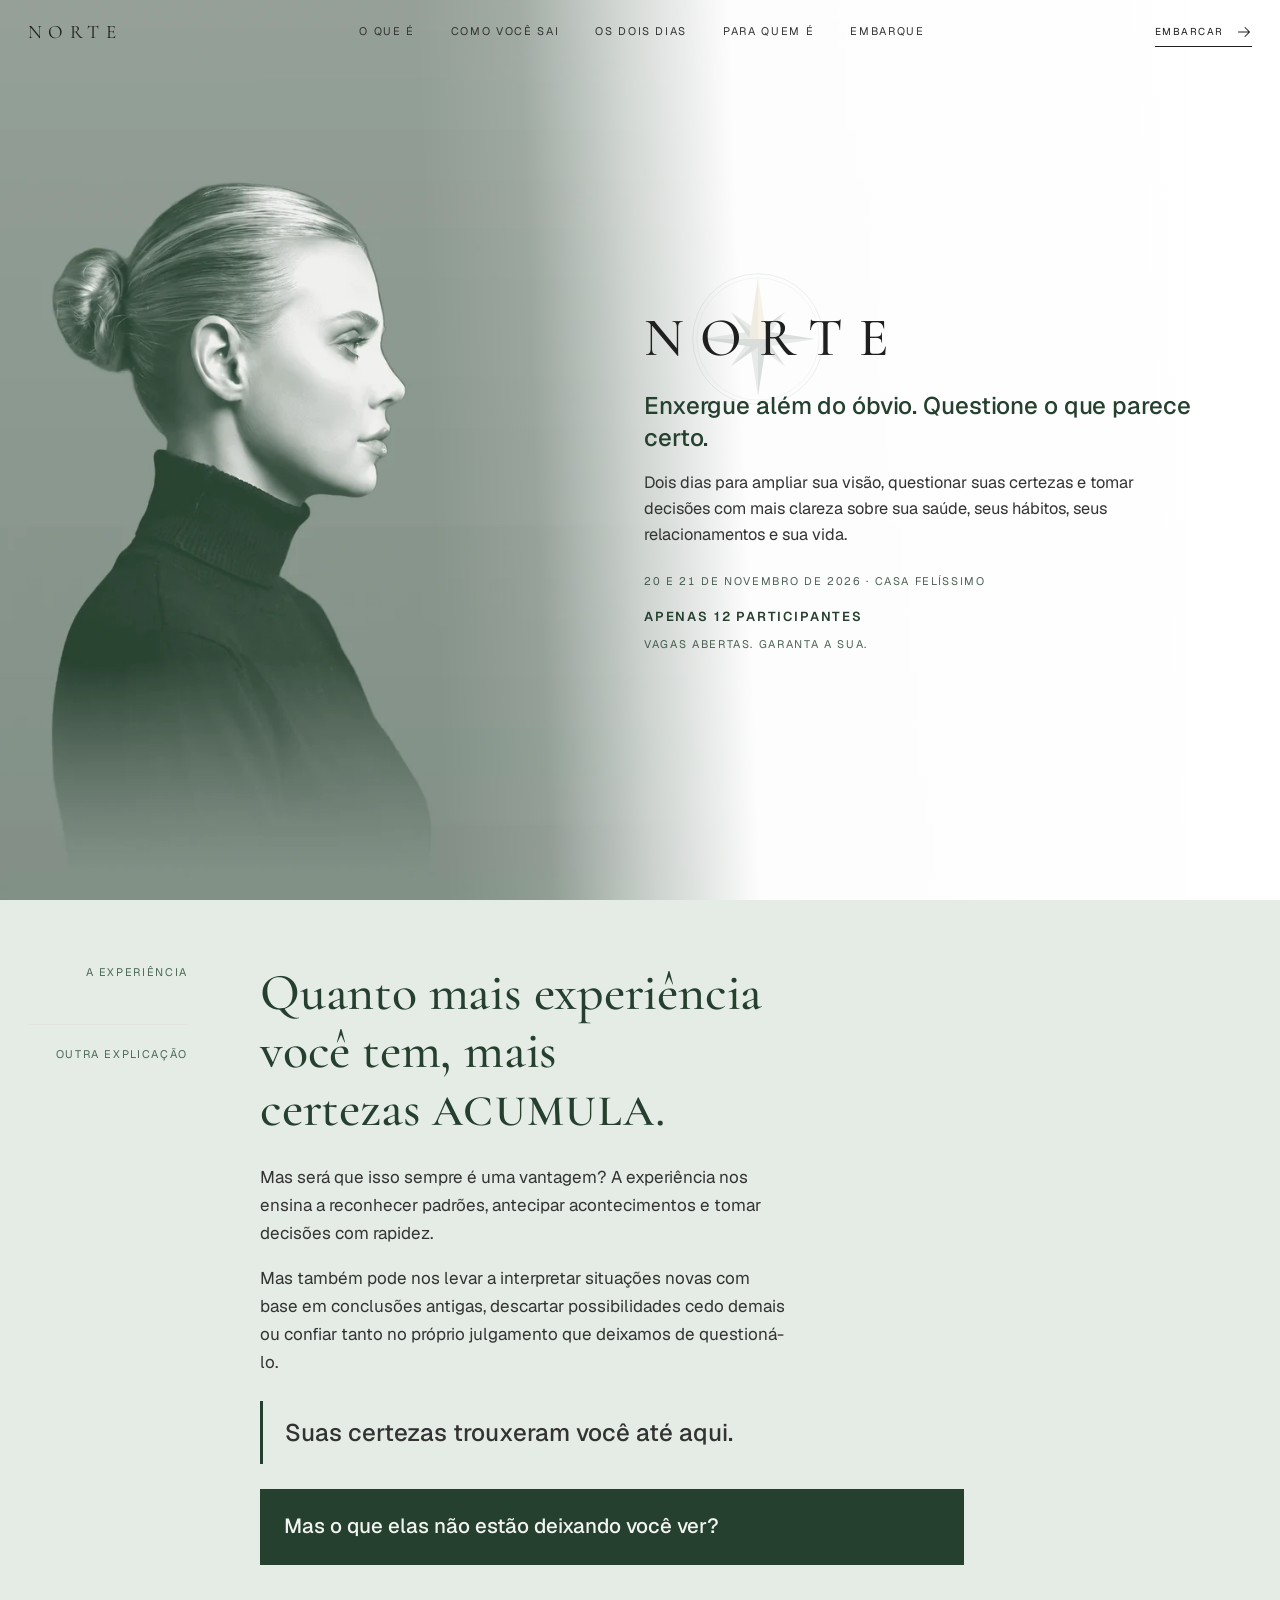
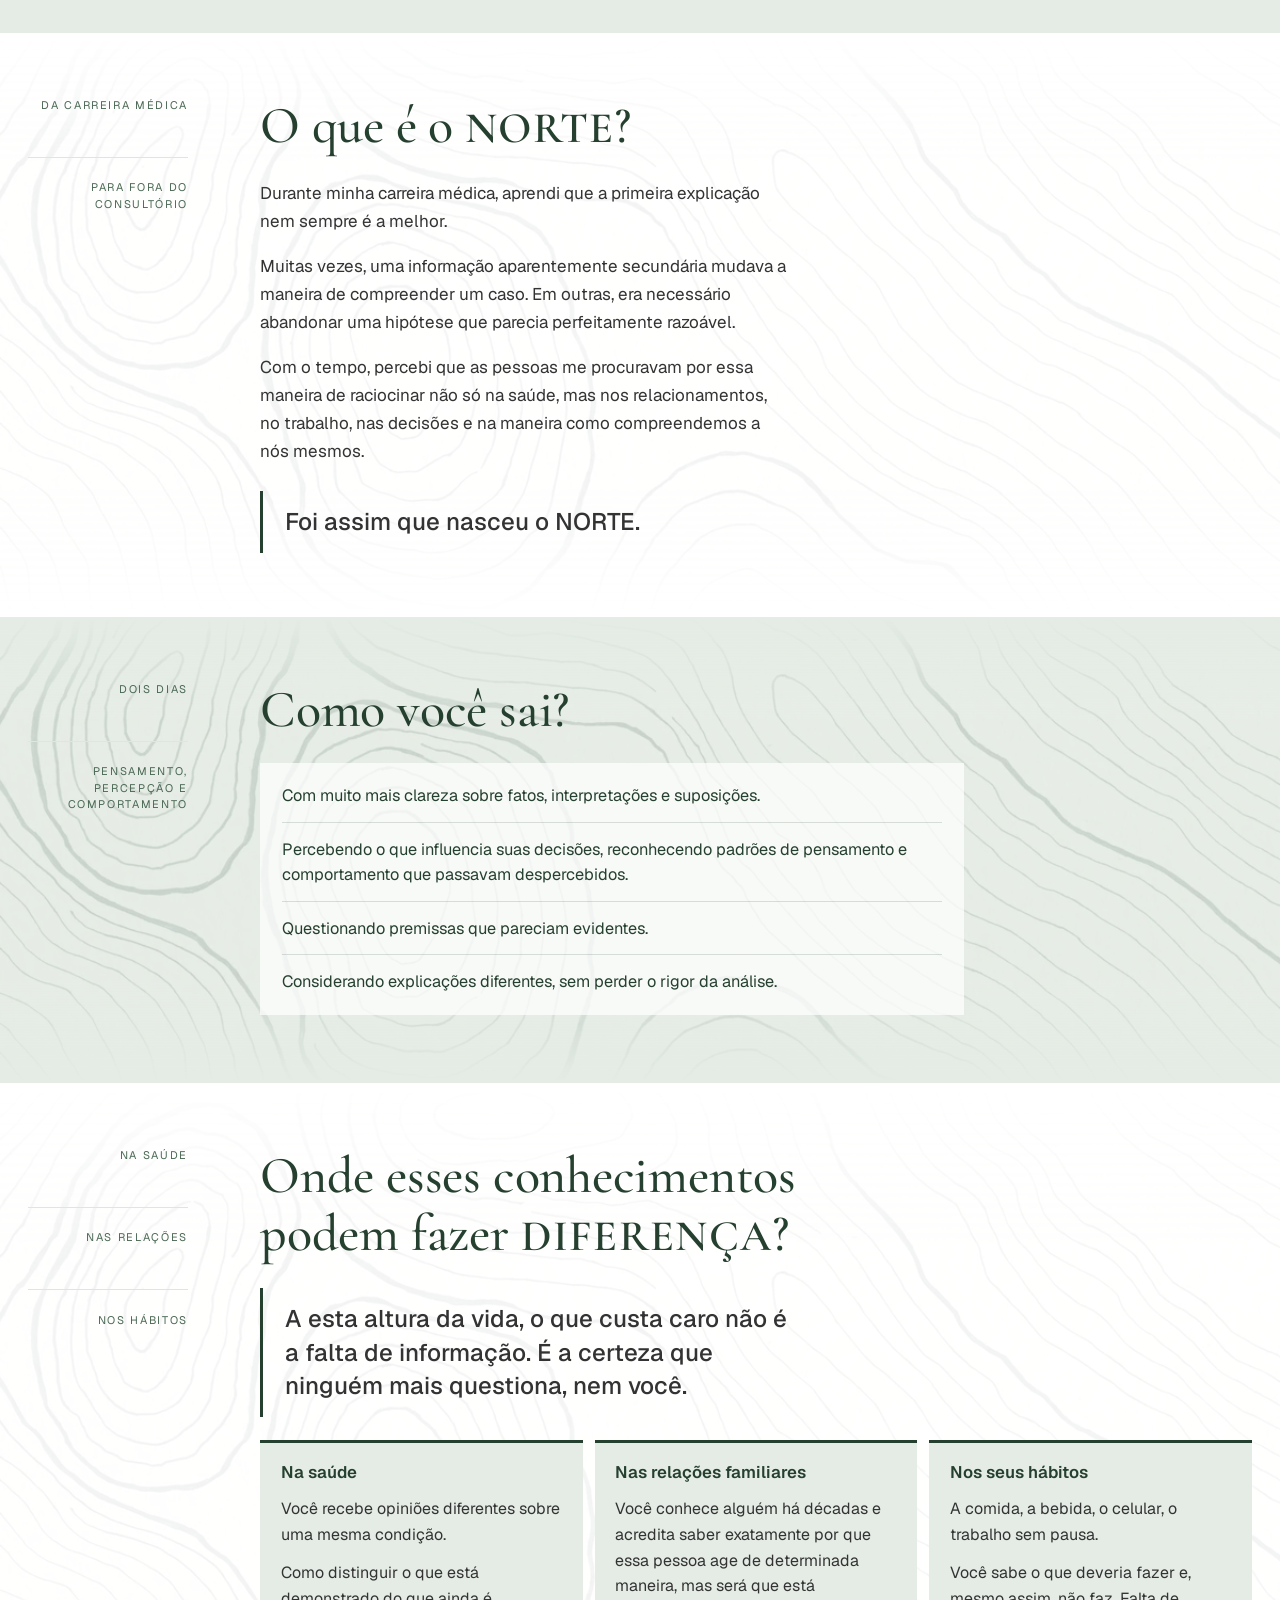
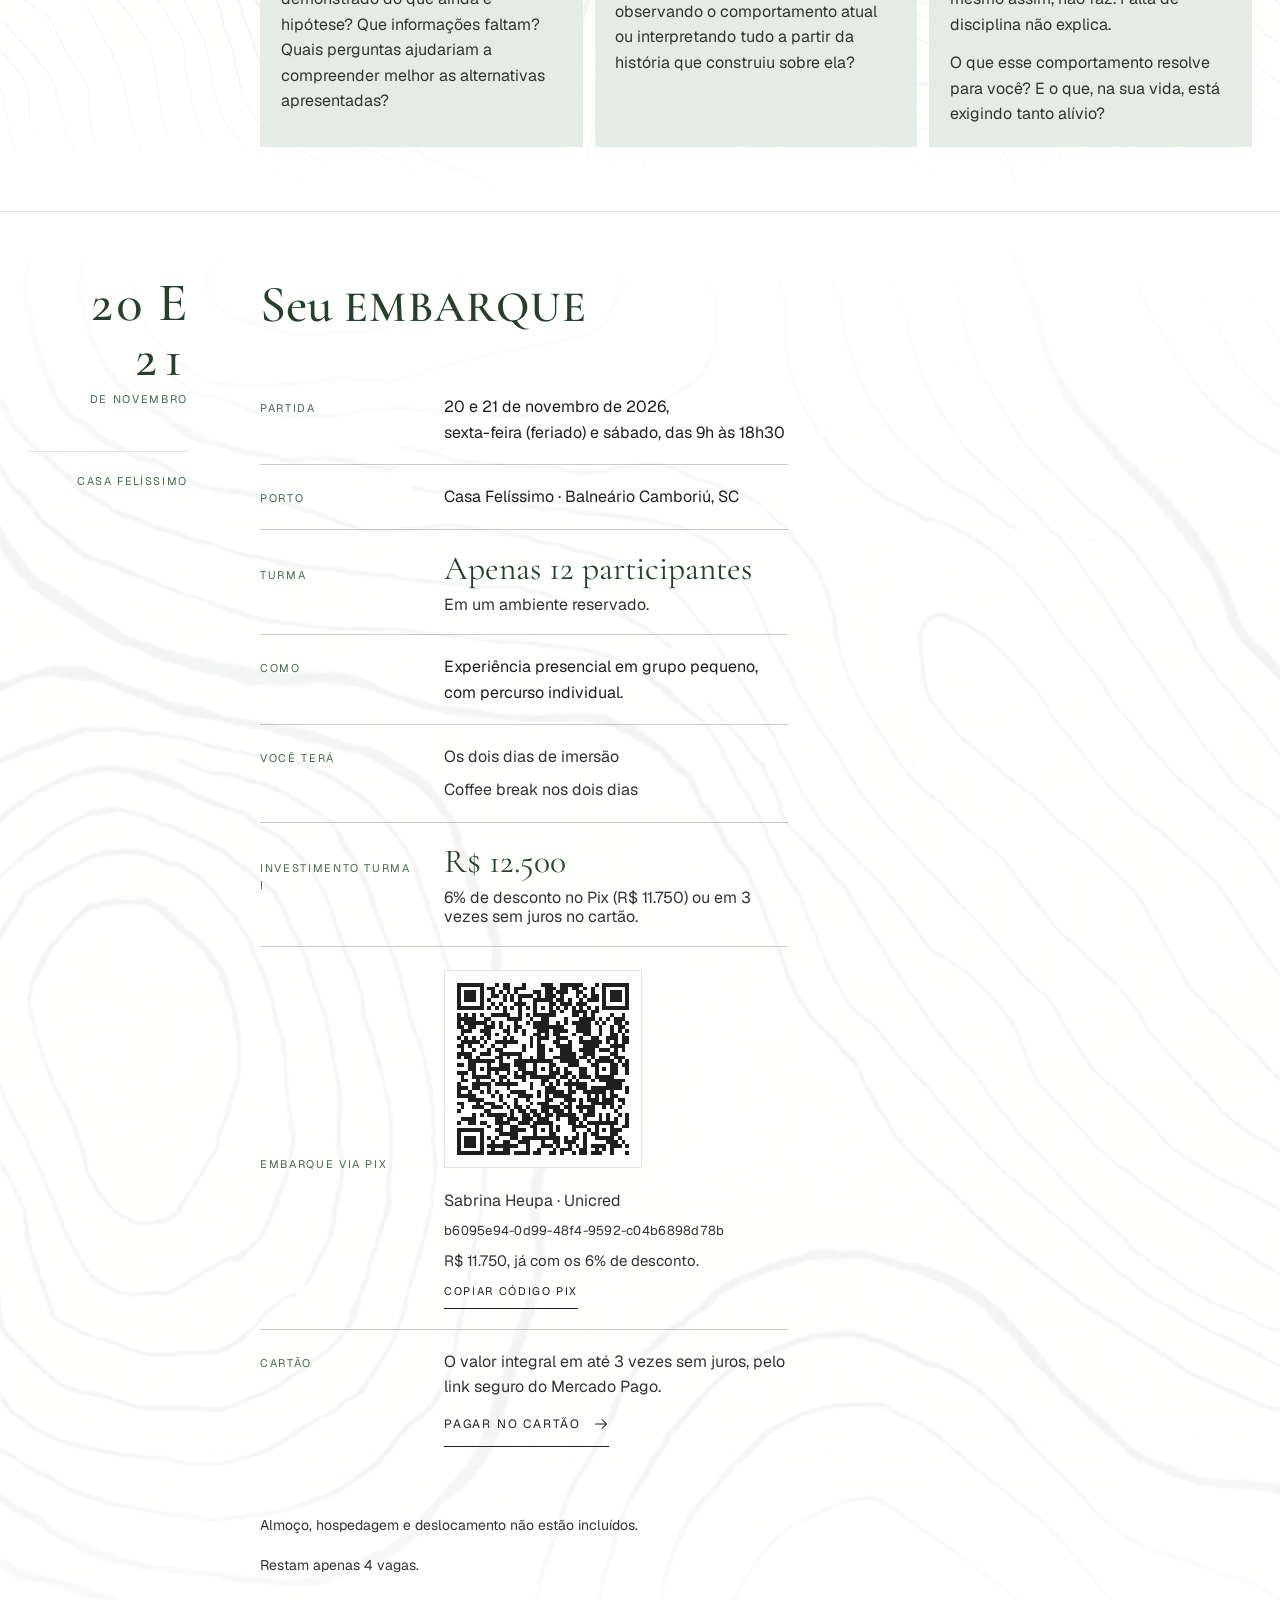
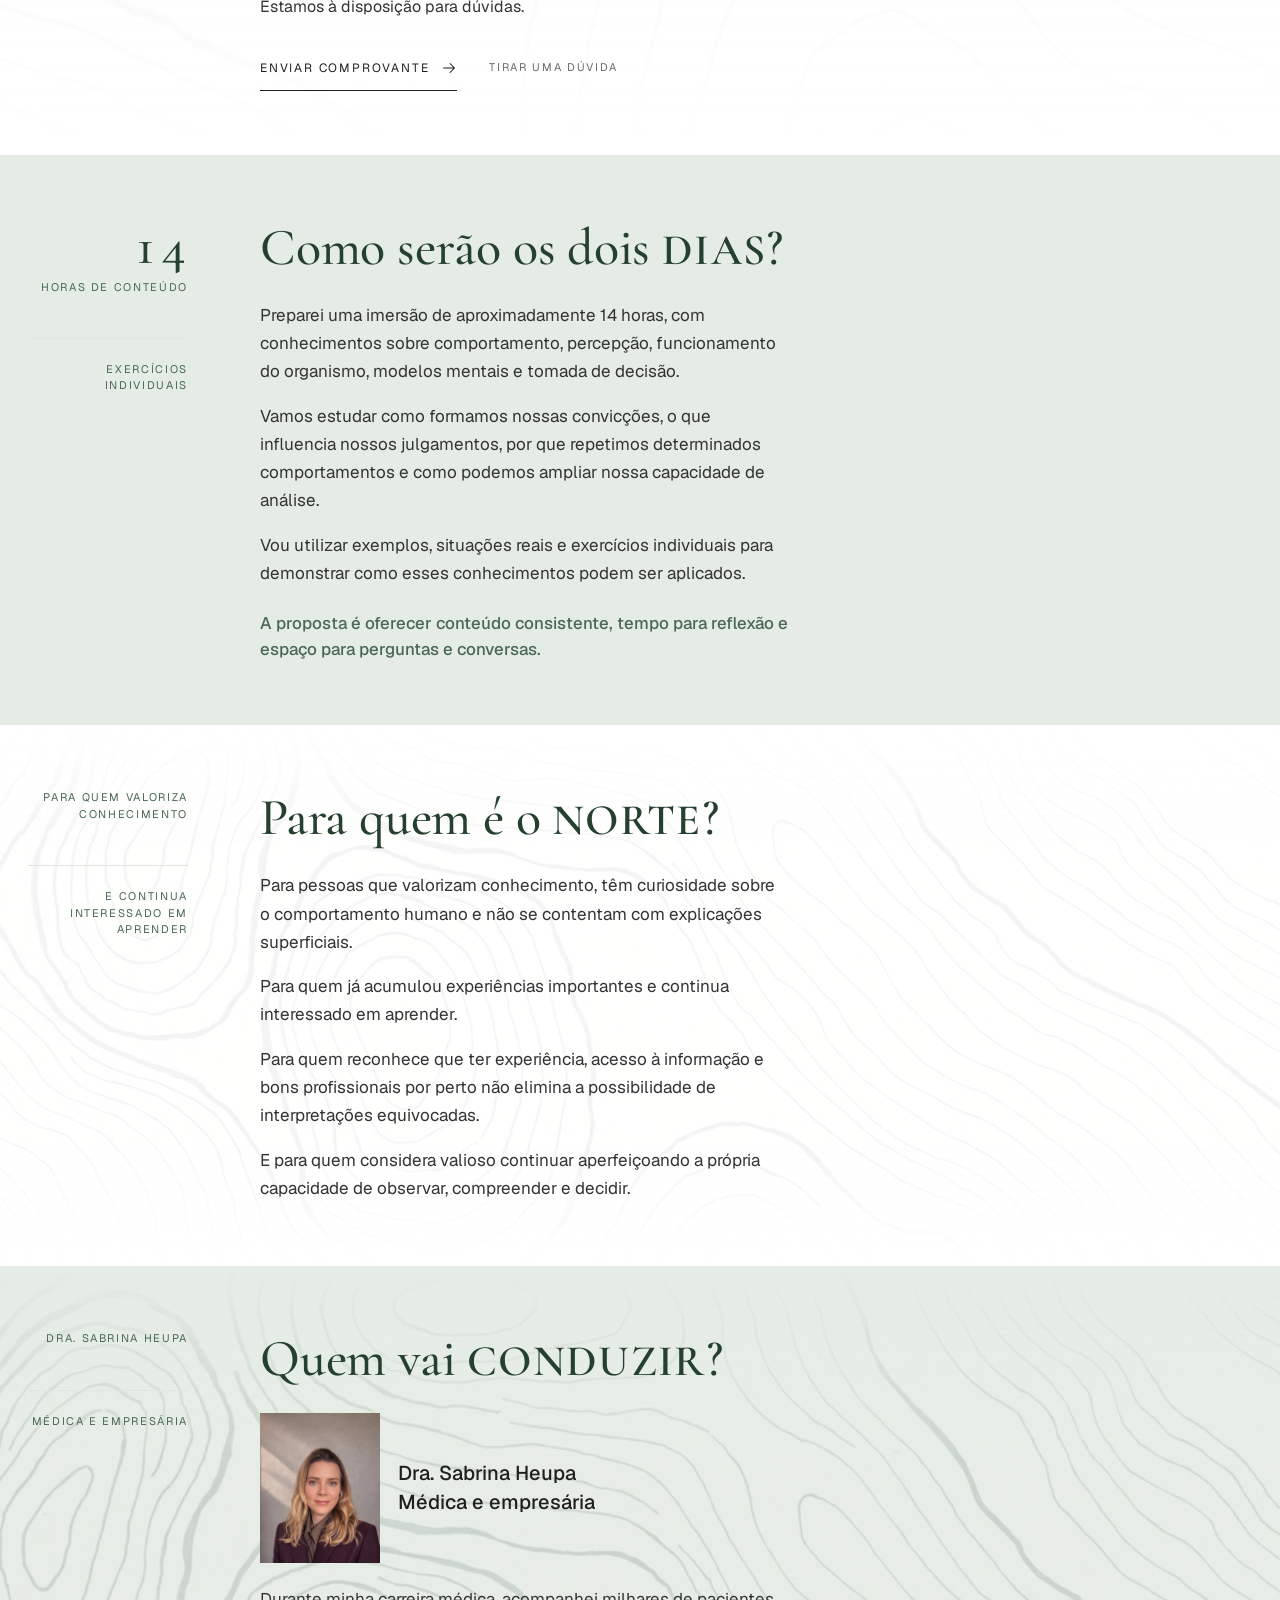
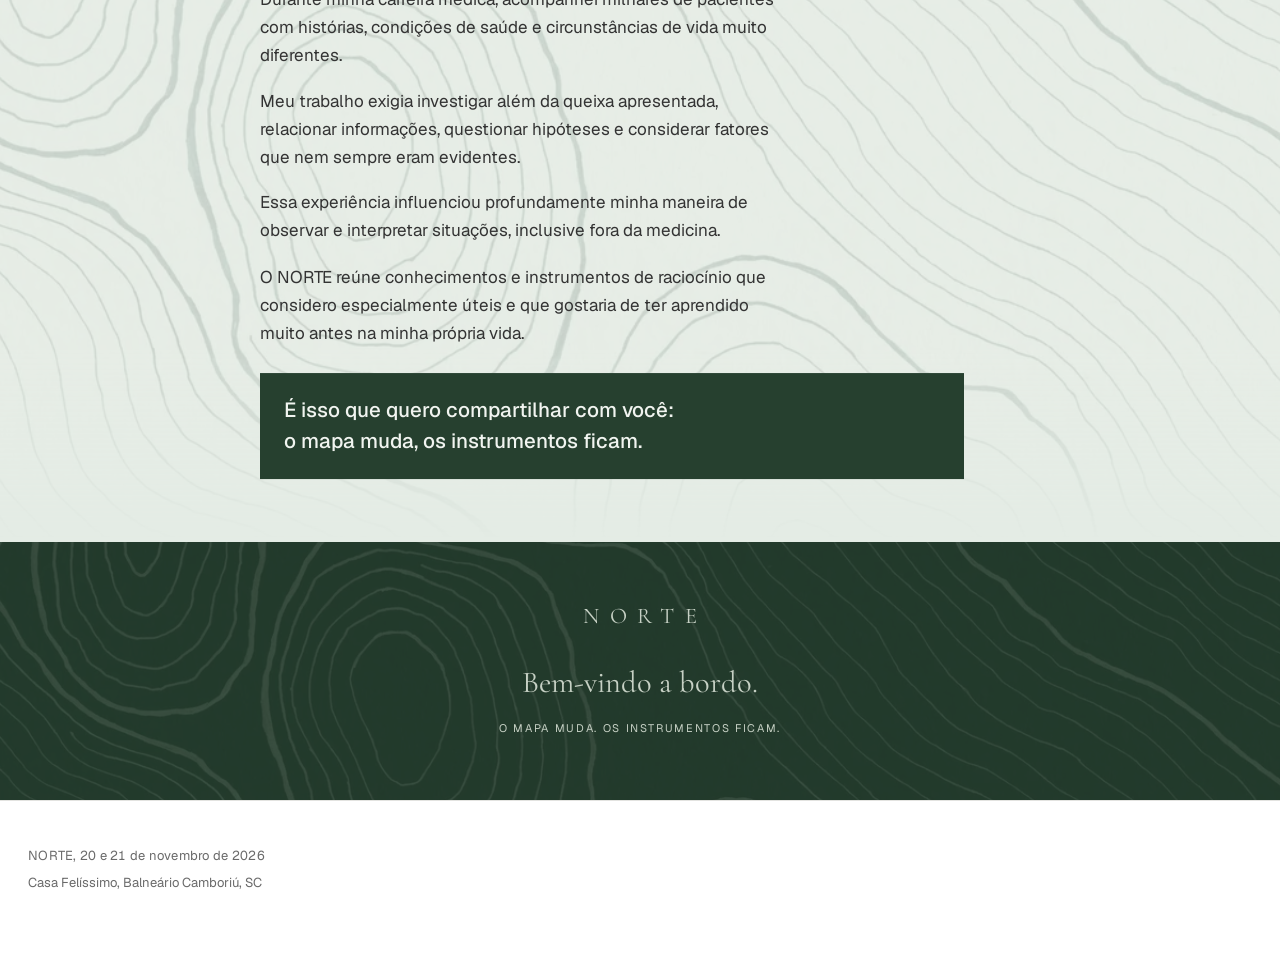
==== index.html @ a73b982f "Ficha: sai o jantar de encerramento (21/11)" ====
<!doctype html>
<html lang="pt-BR">
  <head>
    <meta charset="UTF-8" />
    <meta name="viewport" content="width=device-width, initial-scale=1.0, viewport-fit=cover" />
    <meta name="theme-color" content="#FFFFFF" />
    <meta name="color-scheme" content="light" />
    <!-- PROVISORIO: retirar esta linha no dia do lancamento -->
    <meta name="robots" content="index, follow" />
    <meta name="description" content="Imersão presencial de dois dias, com doze pessoas, na Casa Felíssimo, em Balneário Camboriú. 20 e 21 de novembro de 2026, com a Dra. Sabrina Heupa." />
    <meta property="og:title" content="NORTE" />
    <meta property="og:description" content="O mapa muda. Os instrumentos ficam. Dois dias na Casa Felíssimo, 20 e 21 de novembro." />
    <meta property="og:type" content="website" />
    <meta property="og:url" content="https://sabrinaheupa.com.br/" />
    <meta property="og:image" content="https://sabrinaheupa.com.br/og/norte-nov.jpg?v=7" />
    <meta property="og:image:secure_url" content="https://sabrinaheupa.com.br/og/norte-nov.jpg?v=7" />
    <meta property="og:image:type" content="image/jpeg" />
    <meta property="og:image:width" content="1200" />
    <meta property="og:image:height" content="630" />
    <meta property="og:image:alt" content="NORTE, 20 e 21 de novembro de 2026, com a Dra. Sabrina Heupa" />
    <meta property="og:site_name" content="NORTE" />
    <meta property="og:locale" content="pt_BR" />
    <meta name="twitter:card" content="summary_large_image" />
    <meta name="twitter:image" content="https://sabrinaheupa.com.br/og/norte-nov.jpg?v=7" />
    <meta name="twitter:title" content="NORTE" />
    <meta name="twitter:description" content="O mapa muda. Os instrumentos ficam. Dois dias na Casa Felíssimo, 20 e 21 de novembro." />
    <title>NORTE | Imersão presencial com Dra. Sabrina Heupa</title>
    <style>html { background: #FFFFFF; } body { margin: 0; }</style>
    <script type="module" crossorigin src="/assets/index-ha_1uuwM.js"></script>
    <link rel="stylesheet" crossorigin href="/assets/index-uNhjqk8I.css">
  </head>
  <body>
    <div id="root"></div>
  </body>
</html>
---- assets/index-uNhjqk8I.css ----
@font-face{font-family:Cormorant Garamond;font-style:normal;font-display:swap;font-weight:400;src:url(/assets/cormorant-garamond-cyrillic-ext-400-normal-W3Dto7M0.woff2) format("woff2"),url(/assets/cormorant-garamond-cyrillic-ext-400-normal-DLdKLAvx.woff) format("woff");unicode-range:U+0460-052F,U+1C80-1C8A,U+20B4,U+2DE0-2DFF,U+A640-A69F,U+FE2E-FE2F}@font-face{font-family:Cormorant Garamond;font-style:normal;font-display:swap;font-weight:400;src:url(/assets/cormorant-garamond-cyrillic-400-normal-DD2KOZkl.woff2) format("woff2"),url(/assets/cormorant-garamond-cyrillic-400-normal-CVFrM67f.woff) format("woff");unicode-range:U+0301,U+0400-045F,U+0490-0491,U+04B0-04B1,U+2116}@font-face{font-family:Cormorant Garamond;font-style:normal;font-display:swap;font-weight:400;src:url(/assets/cormorant-garamond-vietnamese-400-normal-6K-YXo6g.woff2) format("woff2"),url(/assets/cormorant-garamond-vietnamese-400-normal-4uxlocMh.woff) format("woff");unicode-range:U+0102-0103,U+0110-0111,U+0128-0129,U+0168-0169,U+01A0-01A1,U+01AF-01B0,U+0300-0301,U+0303-0304,U+0308-0309,U+0323,U+0329,U+1EA0-1EF9,U+20AB}@font-face{font-family:Cormorant Garamond;font-style:normal;font-display:swap;font-weight:400;src:url(/assets/cormorant-garamond-latin-ext-400-normal-Drx2k2n9.woff2) format("woff2"),url(/assets/cormorant-garamond-latin-ext-400-normal-uvC0WHQr.woff) format("woff");unicode-range:U+0100-02BA,U+02BD-02C5,U+02C7-02CC,U+02CE-02D7,U+02DD-02FF,U+0304,U+0308,U+0329,U+1D00-1DBF,U+1E00-1E9F,U+1EF2-1EFF,U+2020,U+20A0-20AB,U+20AD-20C0,U+2113,U+2C60-2C7F,U+A720-A7FF}@font-face{font-family:Cormorant Garamond;font-style:normal;font-display:swap;font-weight:400;src:url(/assets/cormorant-garamond-latin-400-normal-B-1hWBU7.woff2) format("woff2"),url(/assets/cormorant-garamond-latin-400-normal-B7YtguxJ.woff) format("woff");unicode-range:U+0000-00FF,U+0131,U+0152-0153,U+02BB-02BC,U+02C6,U+02DA,U+02DC,U+0304,U+0308,U+0329,U+2000-206F,U+20AC,U+2122,U+2191,U+2193,U+2212,U+2215,U+FEFF,U+FFFD}@font-face{font-family:Cormorant Garamond;font-style:normal;font-display:swap;font-weight:500;src:url(/assets/cormorant-garamond-cyrillic-ext-500-normal-Yta7XZ9C.woff2) format("woff2"),url(/assets/cormorant-garamond-cyrillic-ext-500-normal-lsPpqi9g.woff) format("woff");unicode-range:U+0460-052F,U+1C80-1C8A,U+20B4,U+2DE0-2DFF,U+A640-A69F,U+FE2E-FE2F}@font-face{font-family:Cormorant Garamond;font-style:normal;font-display:swap;font-weight:500;src:url(/assets/cormorant-garamond-cyrillic-500-normal-CyAY5ZLS.woff2) format("woff2"),url(/assets/cormorant-garamond-cyrillic-500-normal-DkJXBcIH.woff) format("woff");unicode-range:U+0301,U+0400-045F,U+0490-0491,U+04B0-04B1,U+2116}@font-face{font-family:Cormorant Garamond;font-style:normal;font-display:swap;font-weight:500;src:url(/assets/cormorant-garamond-vietnamese-500-normal-BZGLGj12.woff2) format("woff2"),url(/assets/cormorant-garamond-vietnamese-500-normal-DqXqCC0q.woff) format("woff");unicode-range:U+0102-0103,U+0110-0111,U+0128-0129,U+0168-0169,U+01A0-01A1,U+01AF-01B0,U+0300-0301,U+0303-0304,U+0308-0309,U+0323,U+0329,U+1EA0-1EF9,U+20AB}@font-face{font-family:Cormorant Garamond;font-style:normal;font-display:swap;font-weight:500;src:url(/assets/cormorant-garamond-latin-ext-500-normal-CH1kM7og.woff2) format("woff2"),url(/assets/cormorant-garamond-latin-ext-500-normal-DYeaGGzO.woff) format("woff");unicode-range:U+0100-02BA,U+02BD-02C5,U+02C7-02CC,U+02CE-02D7,U+02DD-02FF,U+0304,U+0308,U+0329,U+1D00-1DBF,U+1E00-1E9F,U+1EF2-1EFF,U+2020,U+20A0-20AB,U+20AD-20C0,U+2113,U+2C60-2C7F,U+A720-A7FF}@font-face{font-family:Cormorant Garamond;font-style:normal;font-display:swap;font-weight:500;src:url(/assets/cormorant-garamond-latin-500-normal-BsRWmXhO.woff2) format("woff2"),url(/assets/cormorant-garamond-latin-500-normal-zIXX3Q-H.woff) format("woff");unicode-range:U+0000-00FF,U+0131,U+0152-0153,U+02BB-02BC,U+02C6,U+02DA,U+02DC,U+0304,U+0308,U+0329,U+2000-206F,U+20AC,U+2122,U+2191,U+2193,U+2212,U+2215,U+FEFF,U+FFFD}@font-face{font-family:Cormorant Garamond;font-style:italic;font-display:swap;font-weight:500;src:url(/assets/cormorant-garamond-cyrillic-ext-500-italic-ClXnudBg.woff2) format("woff2"),url(/assets/cormorant-garamond-cyrillic-ext-500-italic-DakTmaFY.woff) format("woff");unicode-range:U+0460-052F,U+1C80-1C8A,U+20B4,U+2DE0-2DFF,U+A640-A69F,U+FE2E-FE2F}@font-face{font-family:Cormorant Garamond;font-style:italic;font-display:swap;font-weight:500;src:url(/assets/cormorant-garamond-cyrillic-500-italic-DVnfXoMy.woff2) format("woff2"),url(/assets/cormorant-garamond-cyrillic-500-italic-C9gO-8KC.woff) format("woff");unicode-range:U+0301,U+0400-045F,U+0490-0491,U+04B0-04B1,U+2116}@font-face{font-family:Cormorant Garamond;font-style:italic;font-display:swap;font-weight:500;src:url(/assets/cormorant-garamond-vietnamese-500-italic-D3igDnAQ.woff2) format("woff2"),url(/assets/cormorant-garamond-vietnamese-500-italic-C-296ow0.woff) format("woff");unicode-range:U+0102-0103,U+0110-0111,U+0128-0129,U+0168-0169,U+01A0-01A1,U+01AF-01B0,U+0300-0301,U+0303-0304,U+0308-0309,U+0323,U+0329,U+1EA0-1EF9,U+20AB}@font-face{font-family:Cormorant Garamond;font-style:italic;font-display:swap;font-weight:500;src:url(/assets/cormorant-garamond-latin-ext-500-italic-CE7zdTnu.woff2) format("woff2"),url(/assets/cormorant-garamond-latin-ext-500-italic-CalKM9tT.woff) format("woff");unicode-range:U+0100-02BA,U+02BD-02C5,U+02C7-02CC,U+02CE-02D7,U+02DD-02FF,U+0304,U+0308,U+0329,U+1D00-1DBF,U+1E00-1E9F,U+1EF2-1EFF,U+2020,U+20A0-20AB,U+20AD-20C0,U+2113,U+2C60-2C7F,U+A720-A7FF}@font-face{font-family:Cormorant Garamond;font-style:italic;font-display:swap;font-weight:500;src:url(/assets/cormorant-garamond-latin-500-italic-Y14P-dkT.woff2) format("woff2"),url(/assets/cormorant-garamond-latin-500-italic-DhNIfkTX.woff) format("woff");unicode-range:U+0000-00FF,U+0131,U+0152-0153,U+02BB-02BC,U+02C6,U+02DA,U+02DC,U+0304,U+0308,U+0329,U+2000-206F,U+20AC,U+2122,U+2191,U+2193,U+2212,U+2215,U+FEFF,U+FFFD}@font-face{font-family:Cormorant Garamond;font-style:normal;font-display:swap;font-weight:600;src:url(/assets/cormorant-garamond-cyrillic-ext-600-normal-BMhMHfrj.woff2) format("woff2"),url(/assets/cormorant-garamond-cyrillic-ext-600-normal-CsIYWmWK.woff) format("woff");unicode-range:U+0460-052F,U+1C80-1C8A,U+20B4,U+2DE0-2DFF,U+A640-A69F,U+FE2E-FE2F}@font-face{font-family:Cormorant Garamond;font-style:normal;font-display:swap;font-weight:600;src:url(/assets/cormorant-garamond-cyrillic-600-normal-C2atO-64.woff2) format("woff2"),url(/assets/cormorant-garamond-cyrillic-600-normal-FNmA3REe.woff) format("woff");unicode-range:U+0301,U+0400-045F,U+0490-0491,U+04B0-04B1,U+2116}@font-face{font-family:Cormorant Garamond;font-style:normal;font-display:swap;font-weight:600;src:url(/assets/cormorant-garamond-vietnamese-600-normal-BoXdMtcr.woff2) format("woff2"),url(/assets/cormorant-garamond-vietnamese-600-normal-C4HEjEaf.woff) format("woff");unicode-range:U+0102-0103,U+0110-0111,U+0128-0129,U+0168-0169,U+01A0-01A1,U+01AF-01B0,U+0300-0301,U+0303-0304,U+0308-0309,U+0323,U+0329,U+1EA0-1EF9,U+20AB}@font-face{font-family:Cormorant Garamond;font-style:normal;font-display:swap;font-weight:600;src:url(/assets/cormorant-garamond-latin-ext-600-normal-DaBc-lu7.woff2) format("woff2"),url(/assets/cormorant-garamond-latin-ext-600-normal-Dk3-quAP.woff) format("woff");unicode-range:U+0100-02BA,U+02BD-02C5,U+02C7-02CC,U+02CE-02D7,U+02DD-02FF,U+0304,U+0308,U+0329,U+1D00-1DBF,U+1E00-1E9F,U+1EF2-1EFF,U+2020,U+20A0-20AB,U+20AD-20C0,U+2113,U+2C60-2C7F,U+A720-A7FF}@font-face{font-family:Cormorant Garamond;font-style:normal;font-display:swap;font-weight:600;src:url(/assets/cormorant-garamond-latin-600-normal-Co1r35X9.woff2) format("woff2"),url(/assets/cormorant-garamond-latin-600-normal-2CBVLo0M.woff) format("woff");unicode-range:U+0000-00FF,U+0131,U+0152-0153,U+02BB-02BC,U+02C6,U+02DA,U+02DC,U+0304,U+0308,U+0329,U+2000-206F,U+20AC,U+2122,U+2191,U+2193,U+2212,U+2215,U+FEFF,U+FFFD}@font-face{font-family:Geist Variable;font-style:normal;font-display:swap;font-weight:100 900;src:url(/assets/geist-cyrillic-ext-wght-normal-DjL33-gN.woff2) format("woff2-variations");unicode-range:U+0460-052F,U+1C80-1C8A,U+20B4,U+2DE0-2DFF,U+A640-A69F,U+FE2E-FE2F}@font-face{font-family:Geist Variable;font-style:normal;font-display:swap;font-weight:100 900;src:url(/assets/geist-cyrillic-wght-normal-BEAKL7Jp.woff2) format("woff2-variations");unicode-range:U+0301,U+0400-045F,U+0490-0491,U+04B0-04B1,U+2116}@font-face{font-family:Geist Variable;font-style:normal;font-display:swap;font-weight:100 900;src:url(/assets/geist-vietnamese-wght-normal-6IgcOCM7.woff2) format("woff2-variations");unicode-range:U+0102-0103,U+0110-0111,U+0128-0129,U+0168-0169,U+01A0-01A1,U+01AF-01B0,U+0300-0301,U+0303-0304,U+0308-0309,U+0323,U+0329,U+1EA0-1EF9,U+20AB}@font-face{font-family:Geist Variable;font-style:normal;font-display:swap;font-weight:100 900;src:url(/assets/geist-latin-ext-wght-normal-DC-KSUi6.woff2) format("woff2-variations");unicode-range:U+0100-02BA,U+02BD-02C5,U+02C7-02CC,U+02CE-02D7,U+02DD-02FF,U+0304,U+0308,U+0329,U+1D00-1DBF,U+1E00-1E9F,U+1EF2-1EFF,U+2020,U+20A0-20AB,U+20AD-20C0,U+2113,U+2C60-2C7F,U+A720-A7FF}@font-face{font-family:Geist Variable;font-style:normal;font-display:swap;font-weight:100 900;src:url(/assets/geist-latin-wght-normal-BgDaEnEv.woff2) format("woff2-variations");unicode-range:U+0000-00FF,U+0131,U+0152-0153,U+02BB-02BC,U+02C6,U+02DA,U+02DC,U+0304,U+0308,U+0329,U+2000-206F,U+20AC,U+2122,U+2191,U+2193,U+2212,U+2215,U+FEFF,U+FFFD}:root{--papel: #FFFFFF;--papel-2: #F2F2F2;--papel-3: #F6F6F4;--tinta: #1F1F1F;--tinta-media: #333333;--tinta-fraca: #6A6A6A;--verde: #26402F;--verde-medio: #4A6853;--verde-claro: #E4ECE5;--fio: #E3E3E0;--fio-forte: #BDBDB8;--display: "Cormorant Garamond", "Iowan Old Style", Georgia, serif;--texto: "Geist Variable", -apple-system, BlinkMacSystemFont, "Segoe UI", Roboto, Helvetica, Arial, sans-serif;--medida: 33rem;--larga: 62rem;--larg: 87.5rem;--curva: .16, 1, .3, 1}*{box-sizing:border-box}html{background:var(--papel);scroll-behavior:smooth;-webkit-text-size-adjust:100%}body{margin:0;color:var(--tinta);font-family:var(--texto);font-size:1.0625rem;font-weight:400;line-height:1.65;font-feature-settings:"kern" 1,"liga" 1;-webkit-font-smoothing:antialiased;overflow-x:hidden}h1,h2,h3{font-family:var(--display);font-weight:500;line-height:1.08;letter-spacing:-.004em;margin:0}p{margin:0 0 1.35rem}p:last-child{margin-bottom:0}a{color:inherit;text-decoration:none}img{display:block;max-width:100%;height:auto}::selection{background:#d4dcd2}:focus-visible{outline:2px solid var(--verde);outline-offset:3px}.pular{position:absolute;left:-9999px}.pular:focus{left:1rem;top:1rem;z-index:100;background:var(--verde);color:var(--papel-3);padding:.75rem 1rem;font-size:.875rem}.faixa{width:100%;max-width:var(--larg);margin:0 auto;padding:0 1.75rem}.medida{max-width:var(--medida)}.versal{font-size:.6875rem;font-weight:400;letter-spacing:.15em;text-transform:uppercase;line-height:1.5}.num{font-variant-numeric:tabular-nums;letter-spacing:.02em}.topo{position:fixed;top:0;left:0;right:0;z-index:40;height:64px;display:flex;align-items:center;transition:background .4s ease,border-color .4s ease,backdrop-filter .4s ease;border-bottom:1px solid transparent}.topo-fixo{background:#ffffffeb;backdrop-filter:blur(14px);-webkit-backdrop-filter:blur(14px);border-bottom-color:var(--fio)}.topo-linha{display:flex;align-items:center;justify-content:space-between;gap:1.5rem}.topo-marca{font-family:var(--display);font-size:1.1875rem;letter-spacing:.34em;padding-right:.34em}.topo-links{display:flex;gap:2.25rem;color:var(--tinta-media)}.topo-links a{position:relative}.topo-links a:after{content:"";position:absolute;left:0;right:100%;bottom:-4px;height:1px;background:var(--verde);transition:right .35s cubic-bezier(var(--curva))}.topo-links a:hover{color:var(--tinta)}.topo-links a:hover:after{right:0}@media(max-width:64rem){.topo-links{display:none}}.acao{display:inline-flex;align-items:center;gap:.75rem;white-space:nowrap;font-family:var(--texto);font-size:.6875rem;font-weight:400;letter-spacing:.15em;text-transform:uppercase;line-height:1;padding:.85rem 0 .7rem;background:transparent;color:var(--tinta);border:0;border-bottom:1px solid var(--tinta);transition:color .25s cubic-bezier(var(--curva)),border-color .25s cubic-bezier(var(--curva))}.acao:hover{color:var(--verde);border-bottom-color:var(--verde)}.acao svg{transition:transform .3s cubic-bezier(var(--curva))}.acao:hover svg{transform:translate(4px)}.acao-vazia{color:var(--tinta-fraca);border-bottom-color:transparent}.acao-vazia:hover{color:var(--tinta);border-bottom-color:var(--tinta)}.acao-mini{font-size:.625rem;padding:.5rem 0 .4rem}.acao-grande{font-size:.75rem;padding:1rem 0 .85rem}.capa{position:relative;min-height:clamp(42rem,100dvh,60rem);display:flex;flex-direction:column;justify-content:flex-end;padding:6.5rem 0 3rem;overflow:hidden}.capa-fundo{position:absolute;top:0;right:0;bottom:0;left:0;z-index:-2}.capa-fundo img{width:100%;height:100%;object-fit:cover;object-position:0% 30%}.capa-veu{position:absolute;top:0;right:0;bottom:0;left:0;z-index:-1;background:linear-gradient(180deg,#fff3,#fff0 26%,#ffffffb8 58%,#fffffff7 78%,#fff)}@media(min-width:64rem){.capa-fundo img{width:93%;object-position:50% 33%}.capa-baixo{justify-content:end}.capa-veu{background:linear-gradient(268deg,#fff,#fffffffa 42%,#fff9,#ffffff1f,#fff0 66%)}}.capa-marca{font-family:var(--display);font-weight:500;font-size:clamp(2.2rem,5vw,3.4rem);line-height:.9;letter-spacing:.3em;margin:0 0 1.5rem;color:var(--tinta)}.capa-baixo{display:grid;grid-template-columns:1fr;gap:2rem;margin-top:auto}@media(min-width:64rem){.capa-baixo{grid-template-columns:minmax(0,48rem)}}.capa h1{font-size:clamp(1.85rem,5.6vw,3.4rem);font-style:normal;line-height:1.1;margin-bottom:1.35rem;text-wrap:balance;max-width:22ch;color:var(--tinta)}.capa-acoes{display:flex;flex-wrap:wrap;gap:2rem;align-items:center}.capa-dados{color:var(--tinta);margin:0 0 2rem}.capa-dados p{margin:0 0 .5rem}.capa-dados .num{color:var(--tinta)}@media(max-width:63.99rem){.capa{min-height:80vh;min-height:80dvh;justify-content:flex-start;padding:49vh 0 2.5rem}.capa-marca{position:absolute;top:20vh;left:46%;right:1.75rem;z-index:2;font-size:clamp(1.6rem,7.6vw,2.1rem);letter-spacing:.3em;margin:0}.capa-fundo{inset:auto;top:0;left:0;right:0;height:58vh}.capa-veu{inset:auto;top:0;left:0;right:0;height:58vh;background:linear-gradient(180deg,#fff0,#fff0 62%,#ffffffd9 86%,#fff)}.capa-baixo{margin-top:0}.capa-sub{font-size:1rem}}.bloco{position:relative;padding:4.7rem 0}@media(min-width:60rem){.bloco{padding:6rem 0}}.bloco-verde{background:var(--verde-claro)}.bloco-verde.tex:before{opacity:.14}.tex{position:relative}.tex:before{content:"";position:absolute;top:0;right:0;bottom:0;left:0;z-index:0;pointer-events:none;background-image:url(/imagens/curvas.webp);background-size:cover;background-position:center;opacity:.06;mask-image:linear-gradient(180deg,transparent,#000 22%,#000 78%,transparent);-webkit-mask-image:linear-gradient(180deg,transparent,#000 22%,#000 78%,transparent)}.tex>*{position:relative;z-index:1}.cabeca{margin-bottom:2.75rem}.cabeca h2{font-size:clamp(2.1rem,4.2vw,3.25rem);line-height:1.12;color:var(--verde);text-wrap:balance;max-width:22ch}h2 strong{font-weight:600;text-transform:uppercase;font-size:.84em;letter-spacing:.03em}.cabeca-rotulo{color:var(--verde);margin:0 0 .9rem}.margeada{display:grid;grid-template-columns:1fr;gap:2rem}@media(min-width:64rem){.margeada{grid-template-columns:10rem minmax(0,var(--larga));gap:4.5rem;align-items:start}.prosa p,.casos,.caso-fecho,.ficha,.nota{max-width:var(--medida)}.destaque{max-width:44rem}.colunas{max-width:none;column-count:2;column-gap:3rem}.colunas p{max-width:none;break-inside:avoid}.margem{position:sticky;top:7.5rem;text-align:right}}.margem{color:var(--verde-medio)}@media(max-width:63.99rem){.margem{display:none}.margeada{gap:0}}.margem-bloco{padding-bottom:1.35rem;margin-bottom:1.35rem}.margem-bloco+.margem-bloco{border-top:1px solid var(--fio);padding-top:1.35rem}.margem-numero{font-family:var(--display);font-weight:500;font-size:3.4rem;line-height:1;color:var(--verde);display:block;margin-bottom:.35rem}.prosa p{color:var(--tinta-media)}.destaque{font-family:var(--display);font-weight:500;font-size:clamp(1.7rem,3.4vw,2.4rem);line-height:1.22;color:var(--verde);margin:3rem 0;padding:1.25rem 0 1.25rem 1.75rem;border-left:3px solid var(--verde);text-wrap:balance}.linha-fim{font-family:var(--display);font-weight:500;font-size:clamp(1.25rem,2.2vw,1.5rem);line-height:1.35;color:var(--verde-medio)!important;margin-top:2.25rem}.abre{font-family:var(--display);font-weight:500;font-size:clamp(1.45rem,2.8vw,1.9rem);line-height:1.3;color:var(--tinta)!important;margin-bottom:1.75rem;text-wrap:balance}@media(min-width:48rem){.duas{grid-template-columns:1fr 1fr;gap:1.25rem}}.cartao{background:#fff;border-top:3px solid var(--verde);padding:1.5rem 1.5rem 1.6rem}.cartao p{margin:0;font-size:1rem;line-height:1.6;max-width:none}.caixa{background:var(--verde);color:#f1f4f0;padding:1.75rem 1.75rem 1.85rem;margin:2rem 0 2.25rem}.caixa p{margin:0;max-width:none;color:#f1f4f0!important;font-family:var(--display);font-weight:500;font-size:clamp(1.35rem,2.4vw,1.7rem);line-height:1.3;text-wrap:balance}.cartao-suave{background:var(--verde-claro)}.cartao-solo{margin:2rem 0 2.25rem}.perguntas{background:var(--verde-claro);padding:1.6rem 1.75rem 1.7rem;margin:2rem 0 2.25rem}.perguntas p{margin:0;max-width:none;color:var(--verde)!important;font-family:var(--display);font-style:italic;font-weight:500;font-size:clamp(1.25rem,2.4vw,1.6rem);line-height:1.3;text-wrap:balance}.perguntas span{display:block}.perguntas span+span{margin-top:.6rem;padding-top:.6rem;border-top:1px solid rgba(38,64,47,.16)}@media(min-width:64rem){.duas,.caixa,.cartao-solo,.perguntas{max-width:44rem}.abre{max-width:40rem}}.casos{margin-top:1.5rem;display:grid;grid-template-columns:1fr;gap:1rem}.caso{background:var(--verde-claro);border-top:3px solid var(--verde);padding:1.5rem 1.5rem 1.6rem}.caso-num{display:block;font-family:var(--display);font-weight:500;font-size:1.5rem;color:var(--verde);line-height:1;margin-bottom:.6rem}.caso p{margin:0;color:var(--tinta-media);font-size:1rem;line-height:1.6;max-width:none}@media(min-width:64rem){.casos{max-width:var(--larga);grid-template-columns:repeat(3,1fr);gap:1.25rem}}@media(min-width:48rem){.painel{padding:2.75rem 3rem}}@media(min-width:64rem){.margem:has(.retrato){text-align:left}}.ficha{margin:2.5rem 0 3rem}.ficha-parcela{display:block;font-family:var(--texto);font-size:1rem;color:var(--tinta-media);margin-top:.35rem}.capa h1.capa-longa{font-size:clamp(1.55rem,3.6vw,2.5rem);line-height:1.22;max-width:30ch}.capa-lema{font-family:var(--display);font-weight:500;font-size:clamp(1.35rem,2.6vw,1.8rem);line-height:1.25;color:var(--verde);margin:0 0 1.75rem}.capa-nota{color:var(--verde);opacity:.82;margin:-.85rem 0 1.75rem}.capa-nota .num{letter-spacing:.15em}.capa-nota-linha{display:block;max-width:calc(100vw - 3rem)}.capa-nota-chamada{margin-top:1.1rem}@media(max-width:40rem){.capa-nota{font-size:.625rem;letter-spacing:.12em}.capa-nota .num{letter-spacing:.12em}}.ficha-marca{letter-spacing:.34em;padding-left:.34em}.ficha>div{display:grid;grid-template-columns:1fr;gap:.35rem;padding:1.2rem 0}.ficha>div+div{border-top:1px solid rgba(38,64,47,.25)}@media(min-width:44rem){.ficha>div{grid-template-columns:9.5rem 1fr;gap:2rem;align-items:baseline}}.ficha dt{color:var(--verde-medio)}.ficha dd{margin:0;font-size:1rem;line-height:1.6}.ficha-valor dd{font-family:var(--display);font-size:2.1rem;line-height:1.2;color:var(--verde)}.nota{font-size:.875rem;color:var(--tinta-fraca);margin-top:1rem}.pix{display:flex;flex-wrap:wrap;gap:1.25rem 1.75rem;align-items:center;margin-top:.25rem}.pix-qr{width:180px;height:180px;background:#fff;padding:8px;box-sizing:content-box;border:1px solid var(--fio)}.pix-texto{min-width:0}.pix-nome{margin:0 0 .35rem;font-size:1rem}.pix-valor{margin:0 0 1rem;font-size:.9375rem;color:var(--tinta-media)}.pix-chave{margin:0 0 1rem;font-size:.8125rem;color:var(--tinta-fraca);word-break:break-all}.pix-botao{cursor:pointer;font-family:var(--texto)}.nota-pix{font-size:1rem;color:var(--tinta-media);margin:0 0 1.5rem;max-width:var(--medida)}.ficha-acoes{display:flex;flex-wrap:wrap;gap:1.5rem 2rem;align-items:center}.fecho{position:relative;background:var(--verde);color:#edf0ea;padding:6rem 0 6.5rem;text-align:center;overflow:hidden}.fecho:before{content:"";position:absolute;top:0;right:0;bottom:0;left:0;z-index:0;pointer-events:none;background-image:url(/imagens/curvas.webp);background-size:cover;background-position:center;opacity:.1;filter:invert(1)}.fecho>*{position:relative;z-index:1}.fecho h2{color:#f4f6f2;font-size:clamp(2rem,4.2vw,3.1rem);line-height:1.12;margin:0 auto 1.75rem;max-width:26ch;text-wrap:balance}.fecho p{color:#c6d0c4}.fecho .medida{margin-left:auto;margin-right:auto}.fecho-marca{font-family:var(--display);font-size:1.4rem;letter-spacing:.46em;padding-left:.46em;color:#edf0ea;margin:3.25rem 0 1.75rem}.fecho-frase{font-family:var(--display);font-size:clamp(1.4rem,2.8vw,1.9rem);line-height:1.3;color:#f4f6f2}.rodape{border-top:1px solid var(--fio);padding:2.75rem 0 3.5rem}.rodape-grade{display:flex;flex-wrap:wrap;gap:1.25rem 3rem;justify-content:space-between;align-items:baseline;font-size:.8125rem;color:var(--tinta-fraca)}.rodape p{margin:0 0 .35rem}@media(prefers-reduced-motion:reduce){html{scroll-behavior:auto}*,*:before,*:after{animation-duration:.001ms!important;transition-duration:.001ms!important}}.capa-apoio{max-width:34rem;font-size:1.02rem;line-height:1.6;margin:.9rem 0 0}.perguntas-brancas{background:#ffffffb8}.perguntas p+p{margin-top:.85rem}.fecho-lema{margin-top:.9rem;opacity:.75}.caso p+p{margin-top:.8rem}.cartao p+p{margin-top:.8rem}.ficha dd p{margin:0}.ficha dd p+p{margin-top:.8rem}.ficha-ponte{margin-bottom:1.1rem}.ficha-ponte p{font-family:var(--texto);font-size:1rem;line-height:1.6;color:var(--tinta-media)}.ficha-preco{display:block}@media(min-width:64rem){.capa{justify-content:flex-start}.capa-baixo{margin-top:max(0rem,calc(min(33dvh,19.8rem) + 2.8vw - 8rem));grid-template-columns:minmax(0,38rem)}}@media(min-width:64rem)and (max-height:46rem){.capa{min-height:100dvh}}.capa-lema+.capa-apoio{margin:-.75rem 0 2.4rem;color:var(--tinta-media)}.caso-titulo{font-size:1.3rem;line-height:1.15;margin-bottom:.8rem}#a-casa+#dois-dias{border-top:1px solid var(--fio)}.capa-lema{font-family:var(--texto);font-weight:500;font-size:clamp(1.2rem,2.2vw,1.5rem);line-height:1.32;letter-spacing:-.005em}.destaque{font-family:var(--texto);font-weight:500;font-size:clamp(1.2rem,2.2vw,1.5rem);line-height:1.4;margin:2.5rem 0;padding:.9rem 0 .9rem 1.4rem}.caixa p{font-family:var(--texto);font-weight:500;font-size:clamp(1.08rem,1.9vw,1.28rem);line-height:1.5}.perguntas p{font-family:var(--texto);font-style:normal;font-weight:400;font-size:1.02rem;line-height:1.55;text-wrap:pretty}.perguntas p+p{margin-top:.85rem;padding-top:.85rem;border-top:1px solid rgba(38,64,47,.16)}.linha-fim{font-family:var(--texto);font-weight:500;font-size:1.05rem;line-height:1.55}.abre{font-family:var(--texto);font-weight:500;font-size:clamp(1.1rem,1.8vw,1.25rem);line-height:1.45}.caso-num.caso-titulo{font-family:var(--texto);font-weight:600;font-size:1.05rem;line-height:1.3}.conduz{display:flex;align-items:center;gap:1.15rem;margin-bottom:1.9rem}.conduz img{width:6rem;height:7.5rem;flex:none;object-fit:cover;object-position:50% 22%}.conduz .abre{margin:0}@media(min-width:64rem){.conduz img{width:7.5rem;height:9.4rem}}#onde+#dois-dias{border-top:1px solid var(--fio)}@media(max-width:63.99rem){.capa-fundo{overflow:hidden;-webkit-mask-image:linear-gradient(180deg,#000 0%,#000 70%,transparent 97%);mask-image:linear-gradient(180deg,#000 0%,#000 70%,transparent 97%)}.capa-veu{height:calc(58vh + 2px)}}.bloco{padding:2.6rem 0}@media(min-width:60rem){.bloco{padding:4rem 0}}.cabeca{margin-bottom:1.5rem}p{margin-bottom:1.05rem}.destaque{margin:1.6rem 0}.caixa{margin:1.5rem 0 .25rem;padding:1.35rem 1.5rem 1.45rem}.perguntas{margin:1.25rem 0 .25rem;padding:1.25rem 1.4rem 1.3rem}.casos{margin-top:.5rem;gap:.75rem}.caso{padding:1.2rem 1.3rem 1.3rem}.linha-fim{margin-top:1.4rem}.conduz{margin-bottom:1.4rem}.fecho{padding:3.5rem 0 4rem}.fecho-marca{margin-top:0}@media(max-width:63.99rem){.capa{min-height:0;padding-bottom:1.75rem}}.bloco{scroll-margin-top:1.75rem}.ficha dd p+p{margin-top:.45rem}.capa-nota-doze{font-size:.8125rem;font-weight:600;opacity:1;color:var(--verde);letter-spacing:.14em}.capa-nota{opacity:1}.capa-nota-linha:not(.capa-nota-doze){opacity:.82}.capa-nota-doze+.capa-nota-chamada{margin-top:.6rem}@media(max-width:40rem){.capa-nota-doze{font-size:.75rem}}.destaque-abre{margin-top:0;margin-bottom:1.4rem;text-wrap:pretty}.capa-marca{position:relative;z-index:0}.capa-rosa{position:absolute;z-index:-1;pointer-events:none;width:2.5em;height:2.5em;left:2.1em;top:50%;transform:translate(-50%,-50%);color:var(--verde);opacity:.16}@media(max-width:63.99rem){.capa-marca{position:absolute}.capa-rosa{width:2.6em;height:2.6em}}
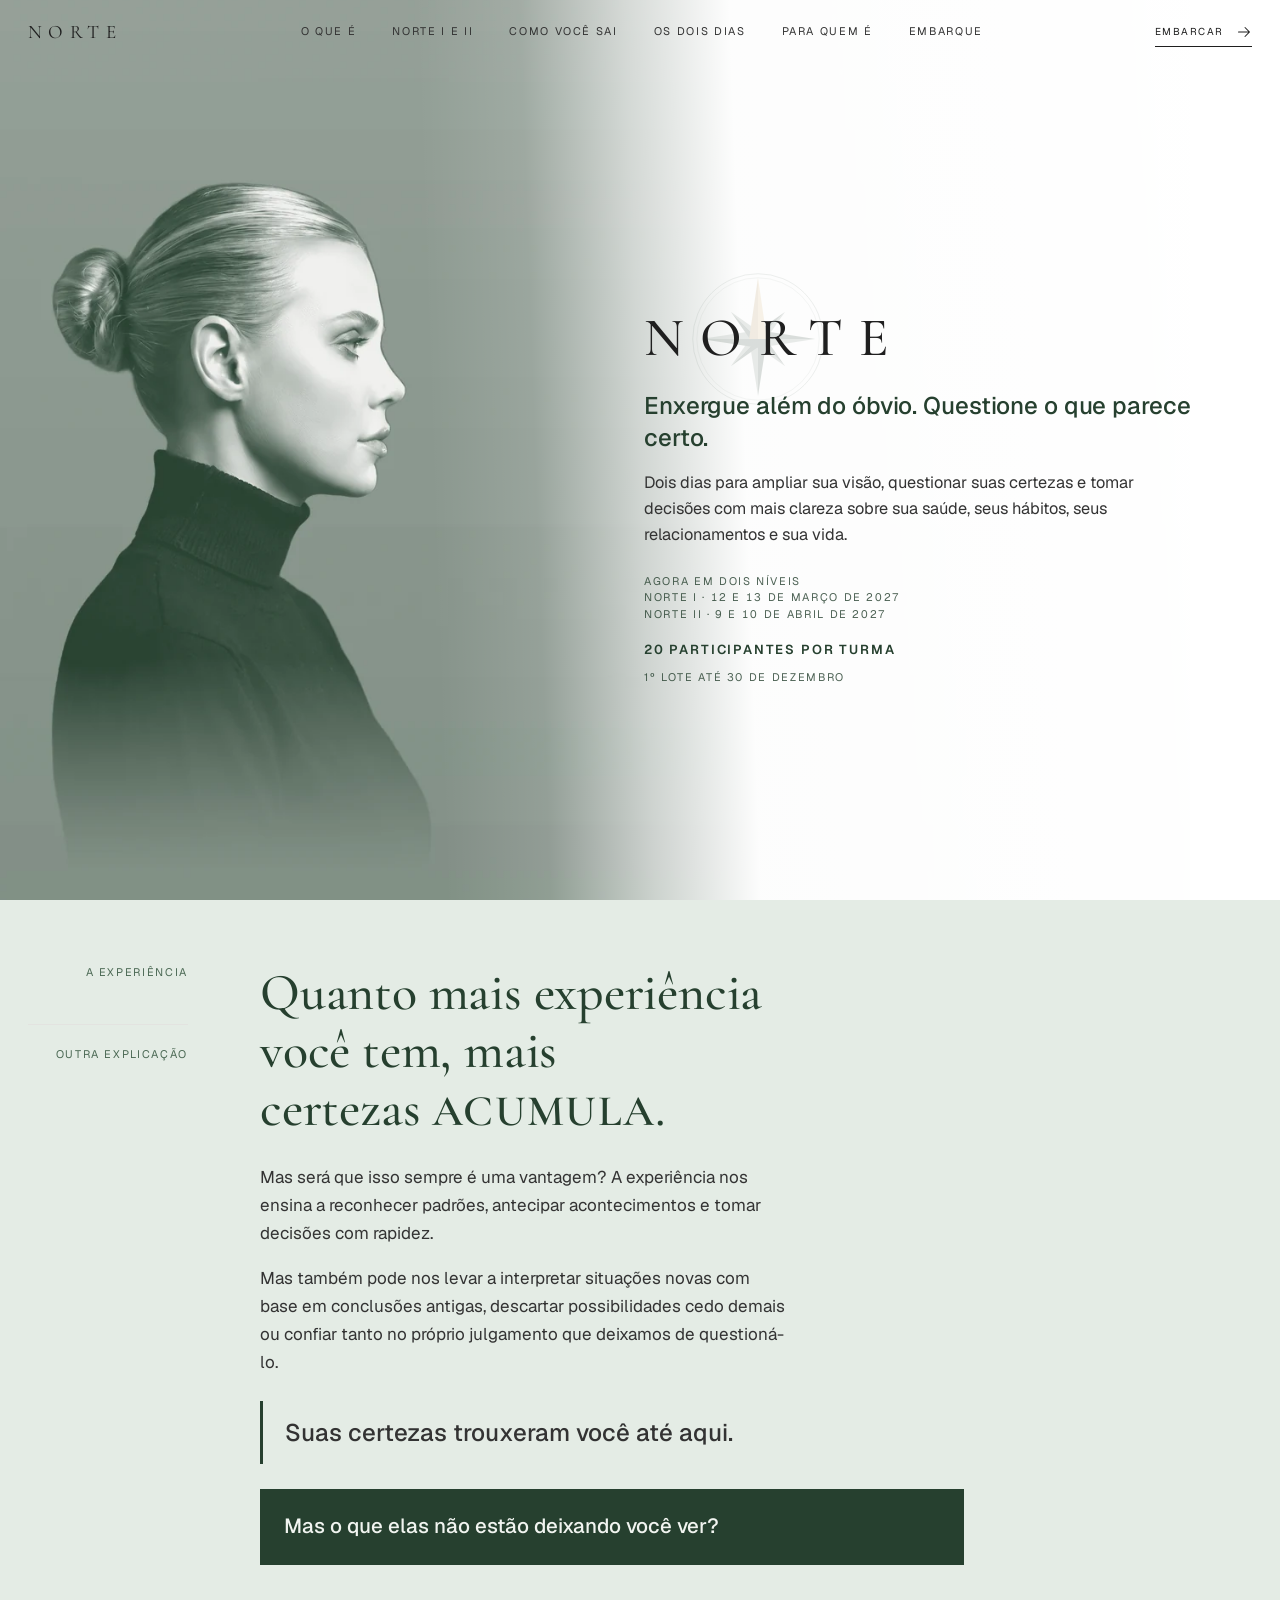
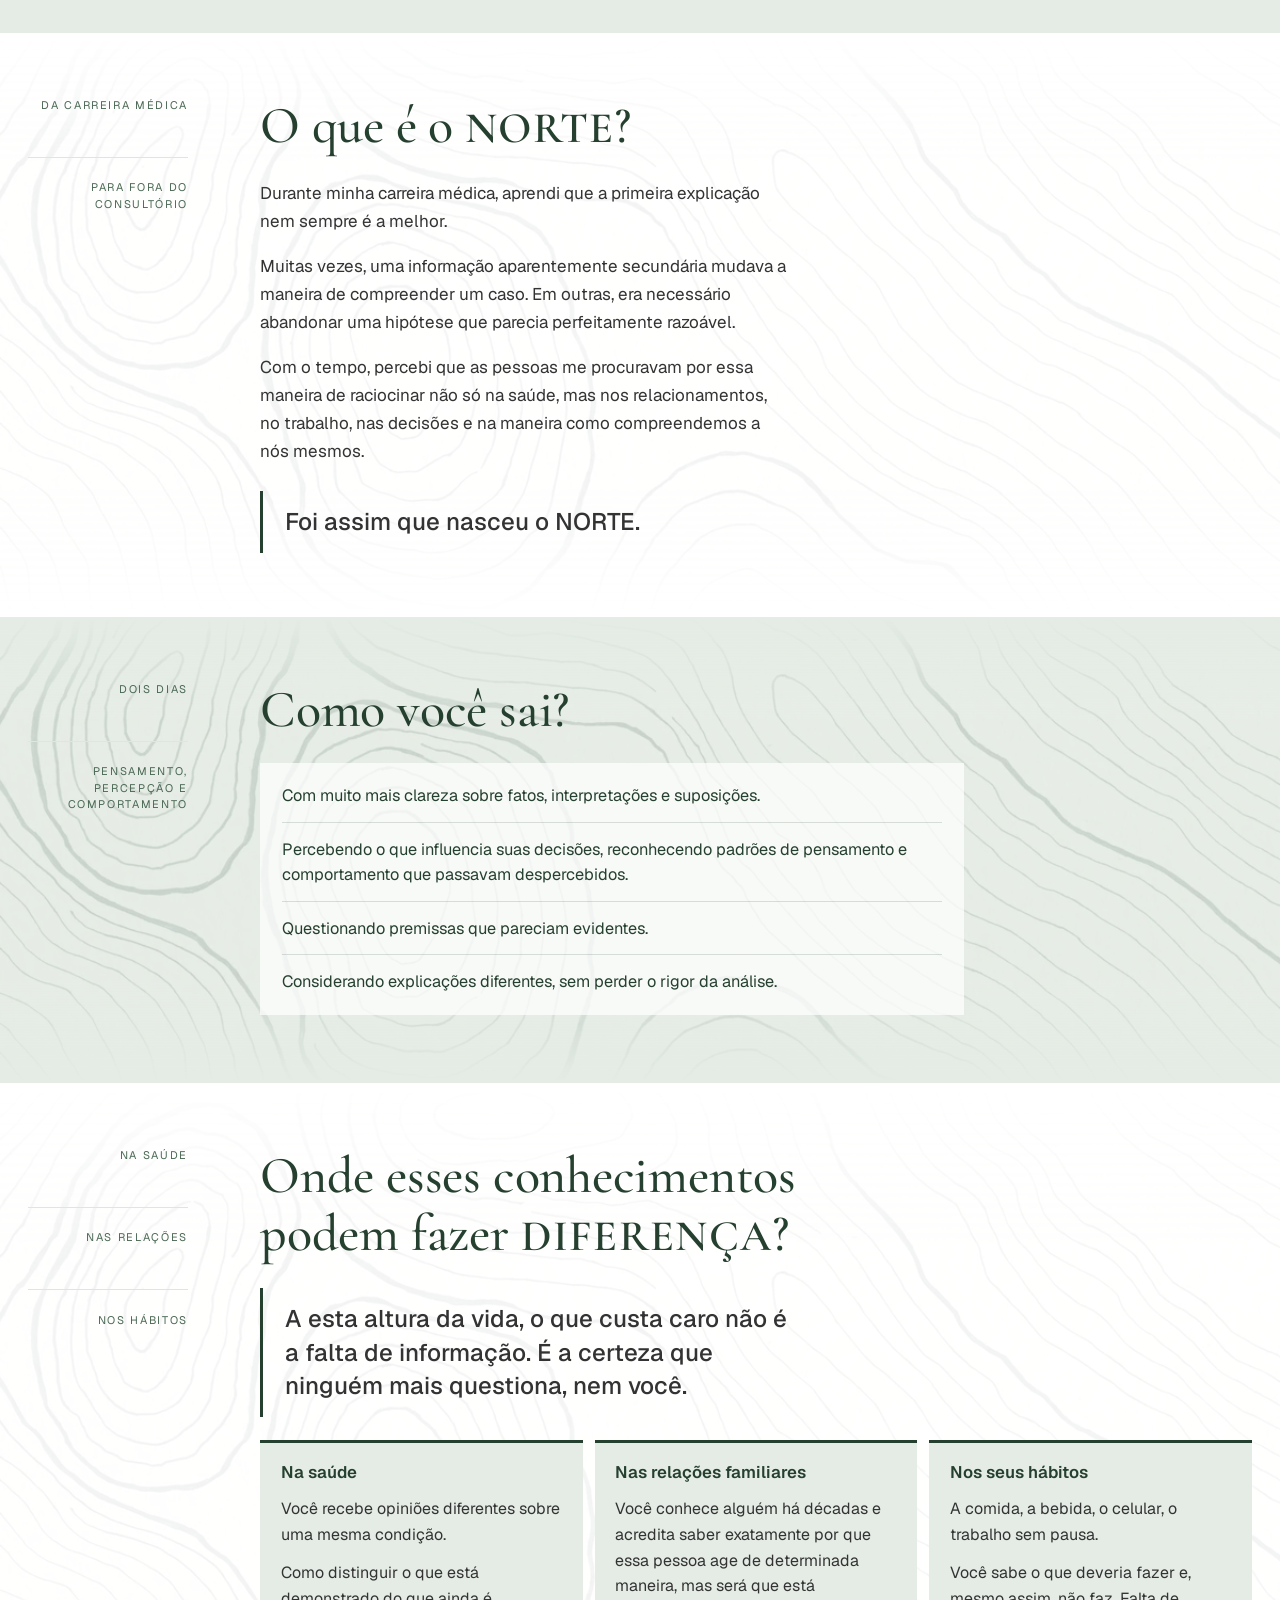
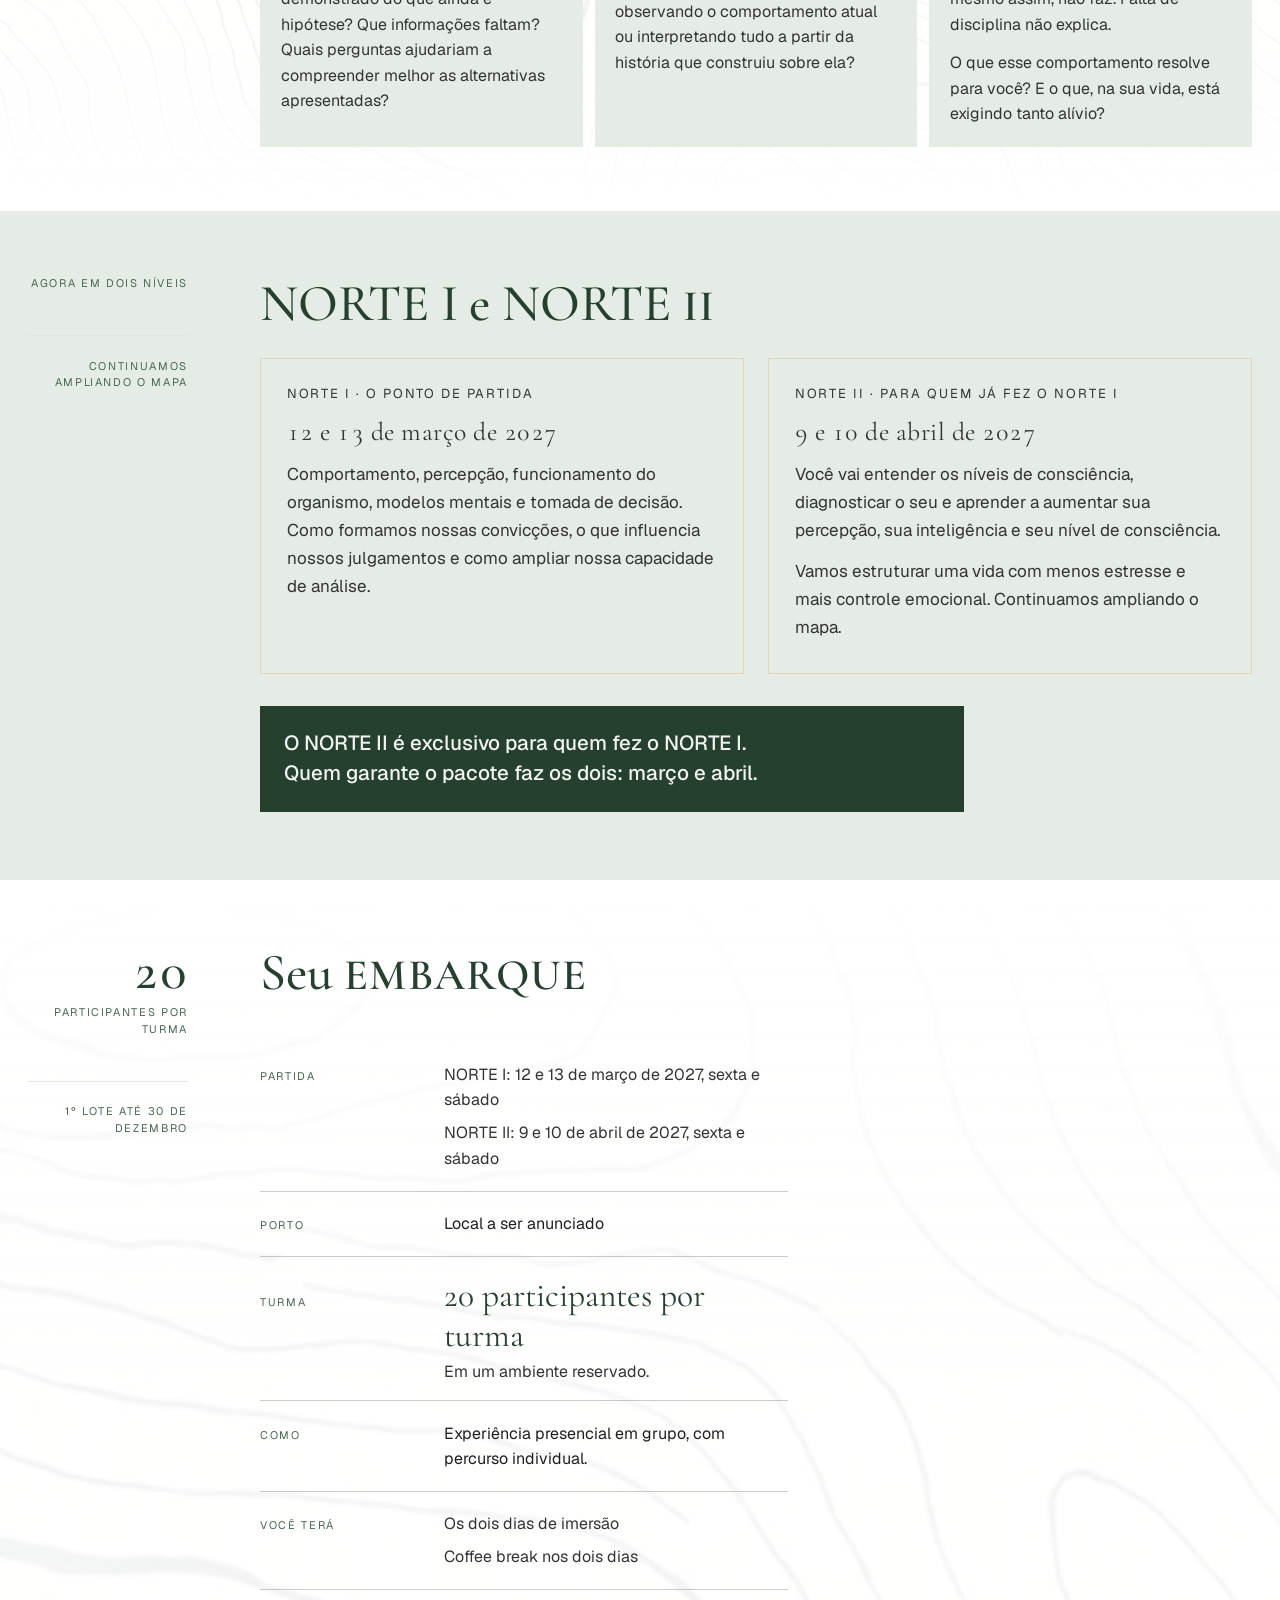
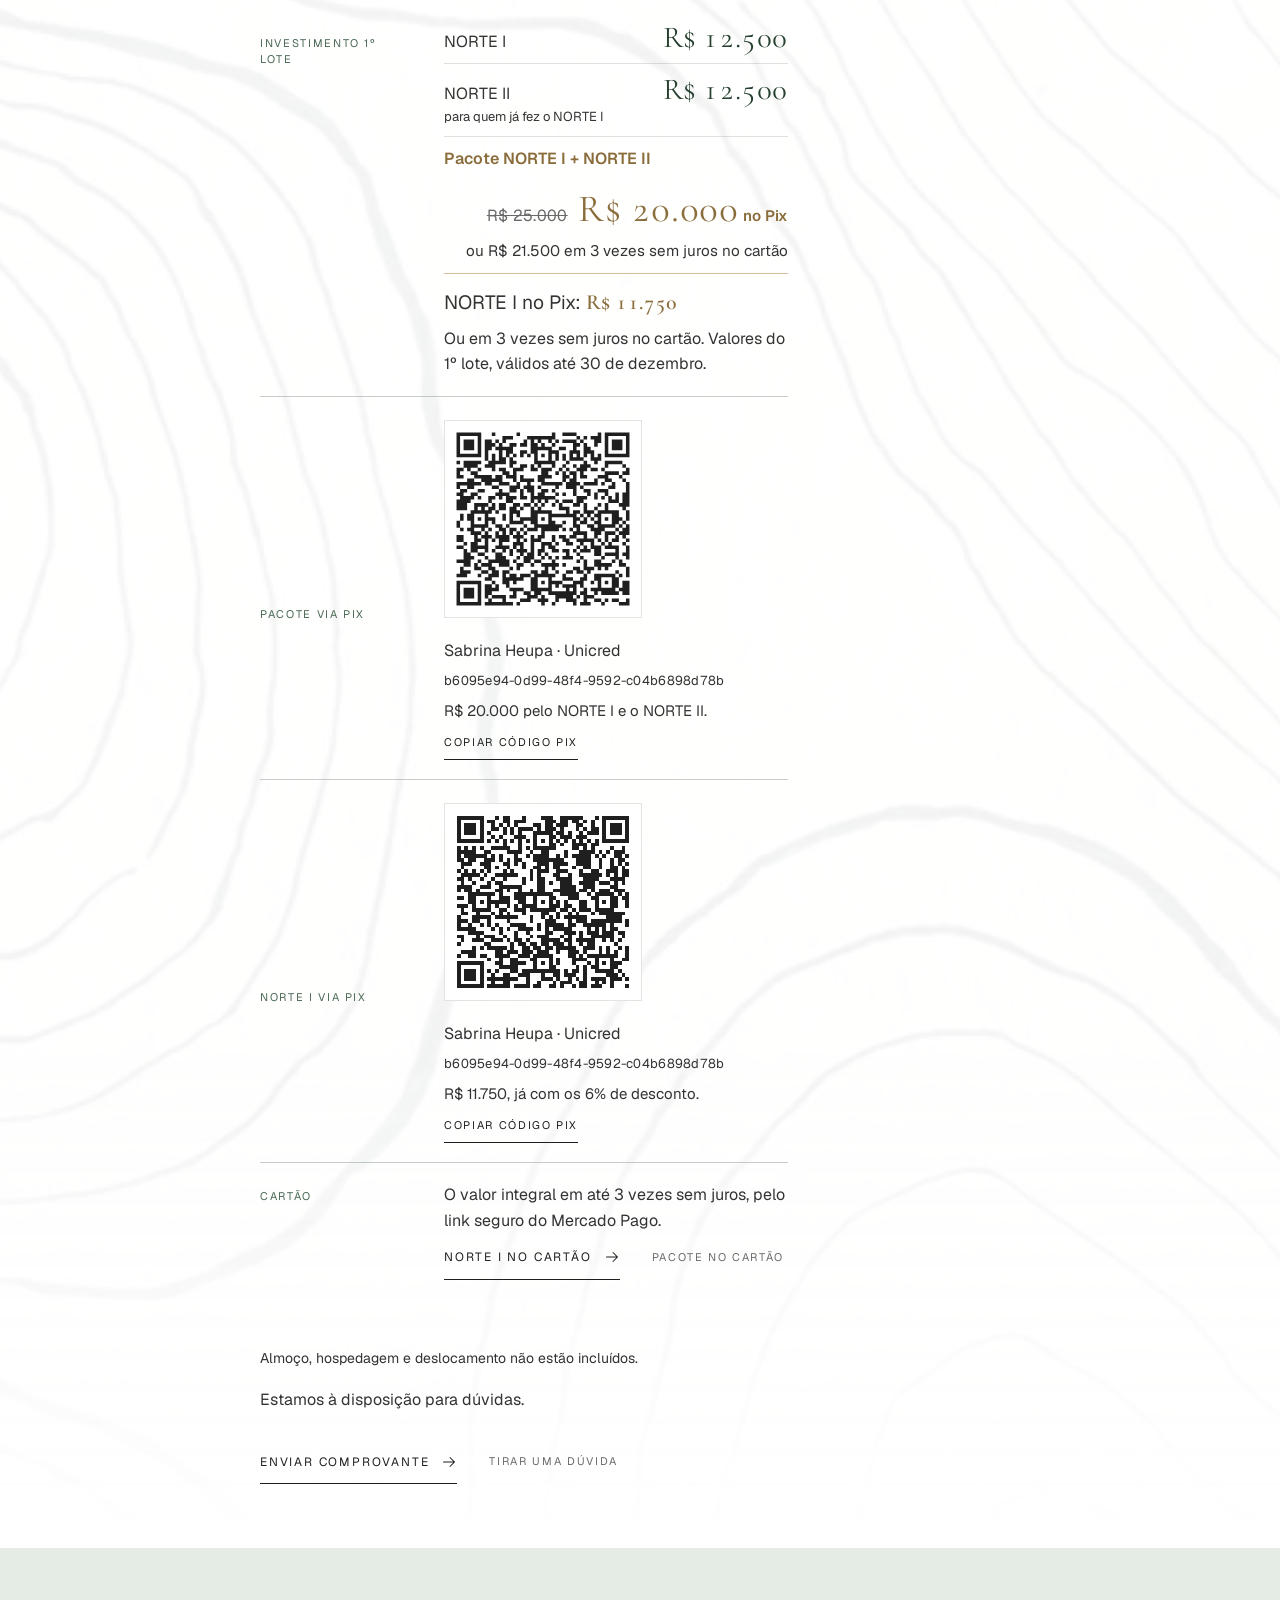
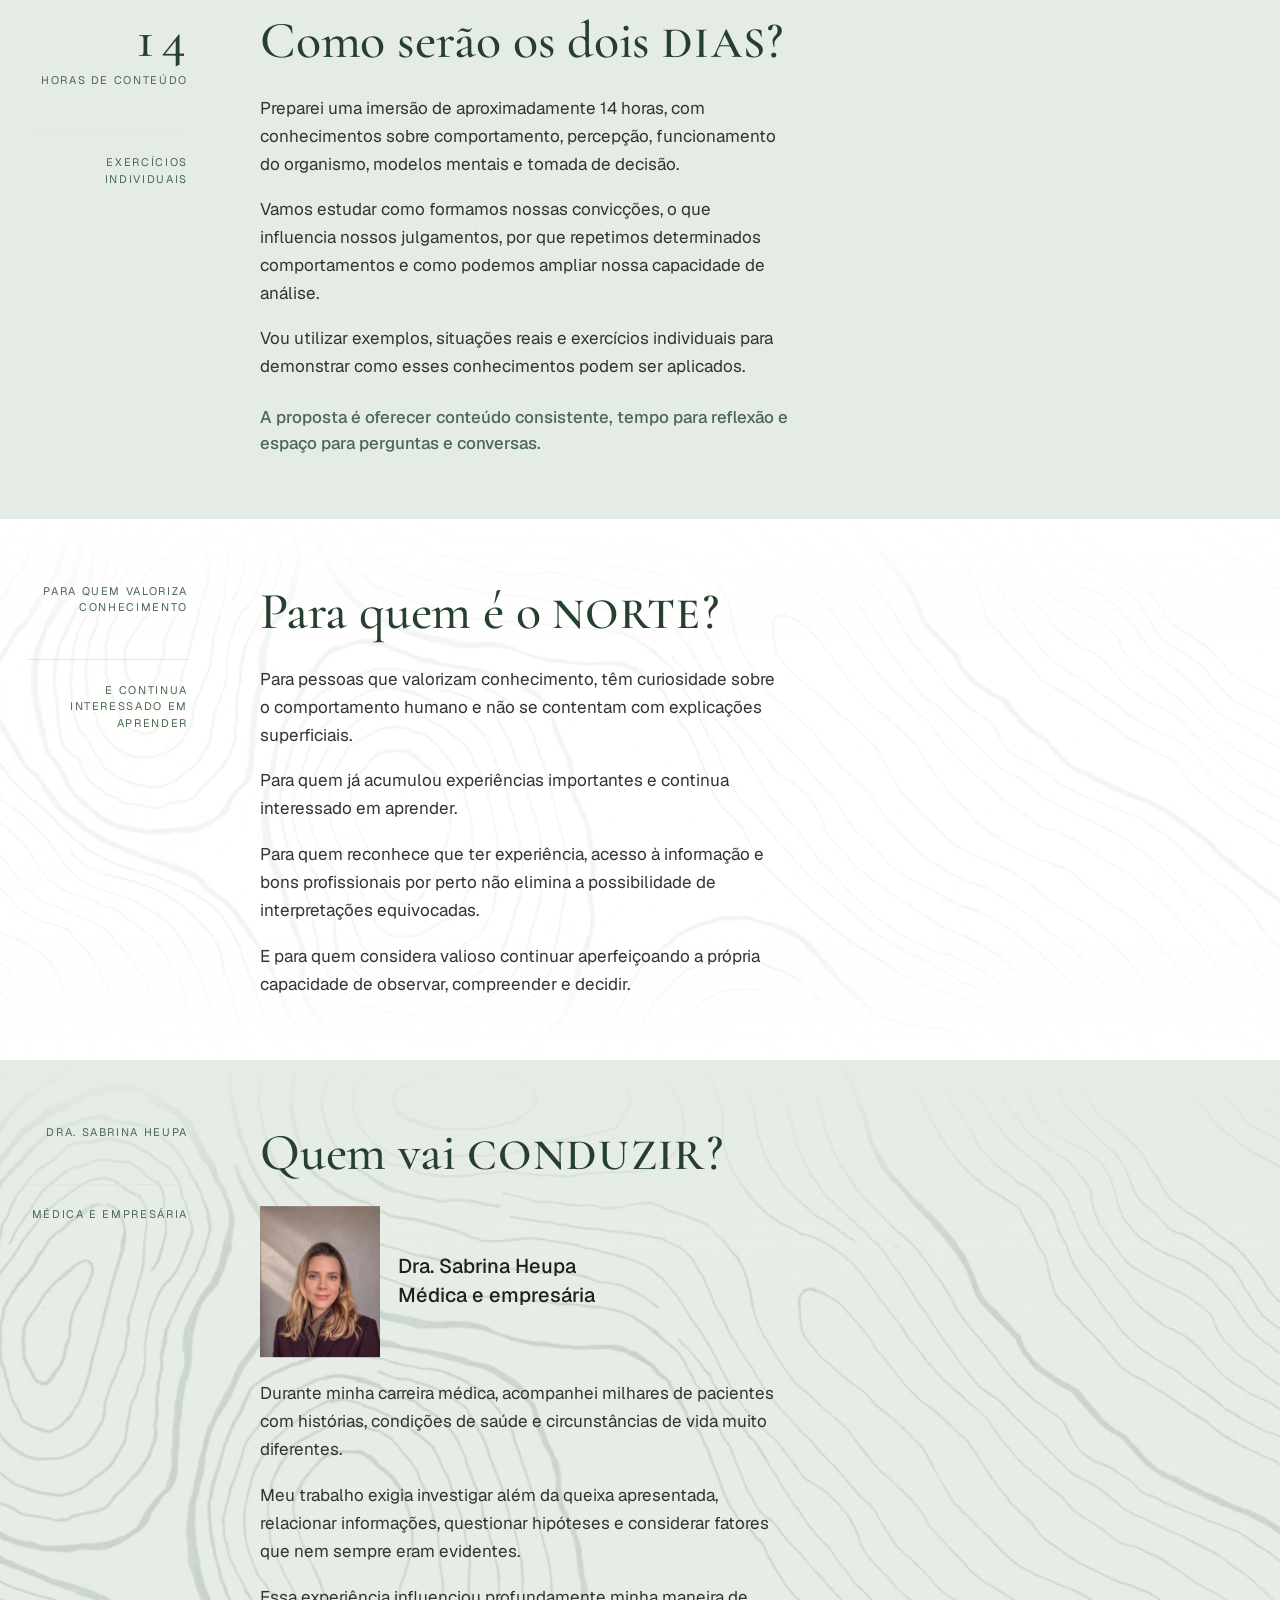
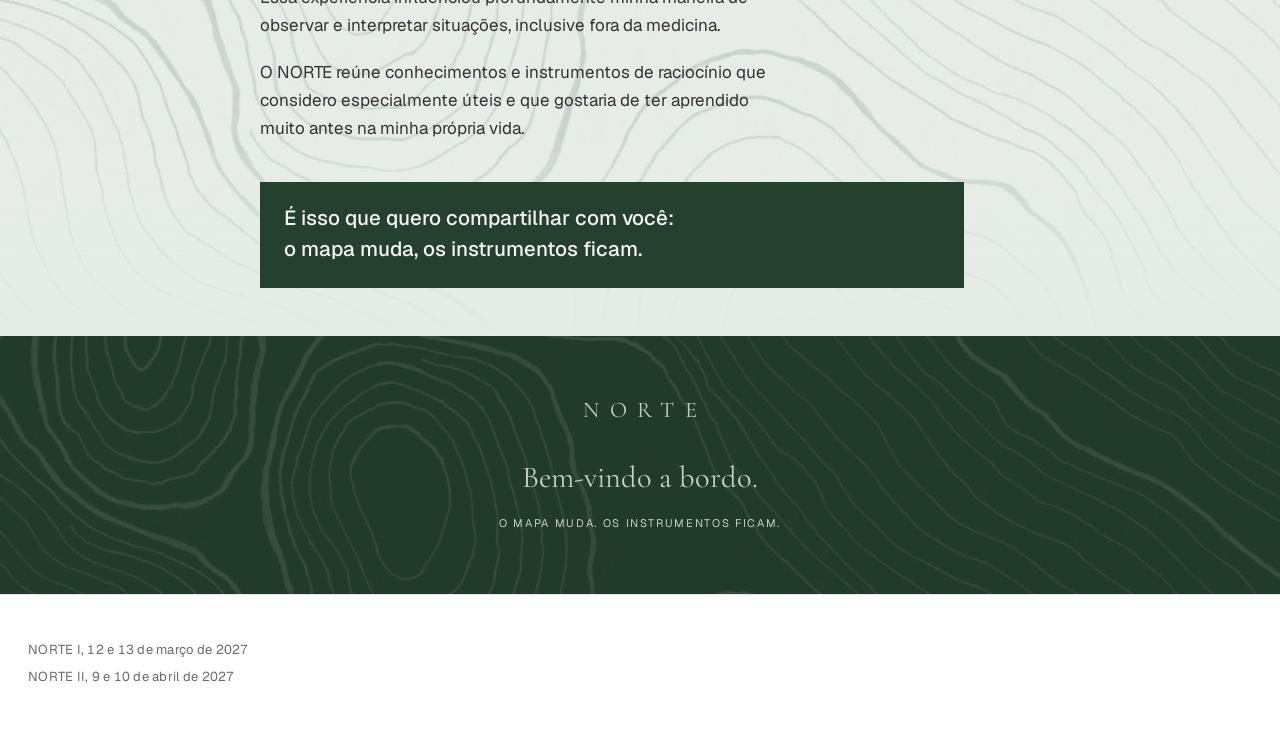
==== commit 7da24d91: "NORTE I e II: datas 2027, 20 vagas, 1o lote, pacote (22/11) Co-Authored-By: Claude Opus 5.5 <noreply" ====
--- a/index.html
+++ b/index.html
@@ -7,9 +7,9 @@
     <meta name="color-scheme" content="light" />
     <!-- PROVISORIO: retirar esta linha no dia do lancamento -->
     <meta name="robots" content="index, follow" />
-    <meta name="description" content="Imersão presencial de dois dias, com doze pessoas, na Casa Felíssimo, em Balneário Camboriú. 20 e 21 de novembro de 2026, com a Dra. Sabrina Heupa." />
+    <meta name="description" content="Imersão presencial de dois dias, em dois níveis, com a Dra. Sabrina Heupa. NORTE I: 12 e 13 de março de 2027. NORTE II: 9 e 10 de abril de 2027. 20 participantes por turma." />
     <meta property="og:title" content="NORTE" />
-    <meta property="og:description" content="O mapa muda. Os instrumentos ficam. Dois dias na Casa Felíssimo, 20 e 21 de novembro." />
+    <meta property="og:description" content="O mapa muda. Os instrumentos ficam. NORTE I em 12 e 13 de março e NORTE II em 9 e 10 de abril de 2027." />
     <meta property="og:type" content="website" />
     <meta property="og:url" content="https://sabrinaheupa.com.br/" />
     <meta property="og:image" content="https://sabrinaheupa.com.br/og/norte-nov.jpg?v=7" />
@@ -17,17 +17,17 @@
     <meta property="og:image:type" content="image/jpeg" />
     <meta property="og:image:width" content="1200" />
     <meta property="og:image:height" content="630" />
-    <meta property="og:image:alt" content="NORTE, 20 e 21 de novembro de 2026, com a Dra. Sabrina Heupa" />
+    <meta property="og:image:alt" content="NORTE I e NORTE II, com a Dra. Sabrina Heupa" />
     <meta property="og:site_name" content="NORTE" />
     <meta property="og:locale" content="pt_BR" />
     <meta name="twitter:card" content="summary_large_image" />
     <meta name="twitter:image" content="https://sabrinaheupa.com.br/og/norte-nov.jpg?v=7" />
     <meta name="twitter:title" content="NORTE" />
-    <meta name="twitter:description" content="O mapa muda. Os instrumentos ficam. Dois dias na Casa Felíssimo, 20 e 21 de novembro." />
+    <meta name="twitter:description" content="O mapa muda. Os instrumentos ficam. NORTE I em 12 e 13 de março e NORTE II em 9 e 10 de abril de 2027." />
     <title>NORTE | Imersão presencial com Dra. Sabrina Heupa</title>
     <style>html { background: #FFFFFF; } body { margin: 0; }</style>
-    <script type="module" crossorigin src="/assets/index-ha_1uuwM.js"></script>
-    <link rel="stylesheet" crossorigin href="/assets/index-uNhjqk8I.css">
+    <script type="module" crossorigin src="/assets/index-B_v8z5a3.js"></script>
+    <link rel="stylesheet" crossorigin href="/assets/index-D5Q5Kk_r.css">
   </head>
   <body>
     <div id="root"></div>
--- a/assets/index-D5Q5Kk_r.css
+++ b/assets/index-D5Q5Kk_r.css
@@ -0,0 +1 @@
+@font-face{font-family:Cormorant Garamond;font-style:normal;font-display:swap;font-weight:400;src:url(/assets/cormorant-garamond-cyrillic-ext-400-normal-W3Dto7M0.woff2) format("woff2"),url(/assets/cormorant-garamond-cyrillic-ext-400-normal-DLdKLAvx.woff) format("woff");unicode-range:U+0460-052F,U+1C80-1C8A,U+20B4,U+2DE0-2DFF,U+A640-A69F,U+FE2E-FE2F}@font-face{font-family:Cormorant Garamond;font-style:normal;font-display:swap;font-weight:400;src:url(/assets/cormorant-garamond-cyrillic-400-normal-DD2KOZkl.woff2) format("woff2"),url(/assets/cormorant-garamond-cyrillic-400-normal-CVFrM67f.woff) format("woff");unicode-range:U+0301,U+0400-045F,U+0490-0491,U+04B0-04B1,U+2116}@font-face{font-family:Cormorant Garamond;font-style:normal;font-display:swap;font-weight:400;src:url(/assets/cormorant-garamond-vietnamese-400-normal-6K-YXo6g.woff2) format("woff2"),url(/assets/cormorant-garamond-vietnamese-400-normal-4uxlocMh.woff) format("woff");unicode-range:U+0102-0103,U+0110-0111,U+0128-0129,U+0168-0169,U+01A0-01A1,U+01AF-01B0,U+0300-0301,U+0303-0304,U+0308-0309,U+0323,U+0329,U+1EA0-1EF9,U+20AB}@font-face{font-family:Cormorant Garamond;font-style:normal;font-display:swap;font-weight:400;src:url(/assets/cormorant-garamond-latin-ext-400-normal-Drx2k2n9.woff2) format("woff2"),url(/assets/cormorant-garamond-latin-ext-400-normal-uvC0WHQr.woff) format("woff");unicode-range:U+0100-02BA,U+02BD-02C5,U+02C7-02CC,U+02CE-02D7,U+02DD-02FF,U+0304,U+0308,U+0329,U+1D00-1DBF,U+1E00-1E9F,U+1EF2-1EFF,U+2020,U+20A0-20AB,U+20AD-20C0,U+2113,U+2C60-2C7F,U+A720-A7FF}@font-face{font-family:Cormorant Garamond;font-style:normal;font-display:swap;font-weight:400;src:url(/assets/cormorant-garamond-latin-400-normal-B-1hWBU7.woff2) format("woff2"),url(/assets/cormorant-garamond-latin-400-normal-B7YtguxJ.woff) format("woff");unicode-range:U+0000-00FF,U+0131,U+0152-0153,U+02BB-02BC,U+02C6,U+02DA,U+02DC,U+0304,U+0308,U+0329,U+2000-206F,U+20AC,U+2122,U+2191,U+2193,U+2212,U+2215,U+FEFF,U+FFFD}@font-face{font-family:Cormorant Garamond;font-style:normal;font-display:swap;font-weight:500;src:url(/assets/cormorant-garamond-cyrillic-ext-500-normal-Yta7XZ9C.woff2) format("woff2"),url(/assets/cormorant-garamond-cyrillic-ext-500-normal-lsPpqi9g.woff) format("woff");unicode-range:U+0460-052F,U+1C80-1C8A,U+20B4,U+2DE0-2DFF,U+A640-A69F,U+FE2E-FE2F}@font-face{font-family:Cormorant Garamond;font-style:normal;font-display:swap;font-weight:500;src:url(/assets/cormorant-garamond-cyrillic-500-normal-CyAY5ZLS.woff2) format("woff2"),url(/assets/cormorant-garamond-cyrillic-500-normal-DkJXBcIH.woff) format("woff");unicode-range:U+0301,U+0400-045F,U+0490-0491,U+04B0-04B1,U+2116}@font-face{font-family:Cormorant Garamond;font-style:normal;font-display:swap;font-weight:500;src:url(/assets/cormorant-garamond-vietnamese-500-normal-BZGLGj12.woff2) format("woff2"),url(/assets/cormorant-garamond-vietnamese-500-normal-DqXqCC0q.woff) format("woff");unicode-range:U+0102-0103,U+0110-0111,U+0128-0129,U+0168-0169,U+01A0-01A1,U+01AF-01B0,U+0300-0301,U+0303-0304,U+0308-0309,U+0323,U+0329,U+1EA0-1EF9,U+20AB}@font-face{font-family:Cormorant Garamond;font-style:normal;font-display:swap;font-weight:500;src:url(/assets/cormorant-garamond-latin-ext-500-normal-CH1kM7og.woff2) format("woff2"),url(/assets/cormorant-garamond-latin-ext-500-normal-DYeaGGzO.woff) format("woff");unicode-range:U+0100-02BA,U+02BD-02C5,U+02C7-02CC,U+02CE-02D7,U+02DD-02FF,U+0304,U+0308,U+0329,U+1D00-1DBF,U+1E00-1E9F,U+1EF2-1EFF,U+2020,U+20A0-20AB,U+20AD-20C0,U+2113,U+2C60-2C7F,U+A720-A7FF}@font-face{font-family:Cormorant Garamond;font-style:normal;font-display:swap;font-weight:500;src:url(/assets/cormorant-garamond-latin-500-normal-BsRWmXhO.woff2) format("woff2"),url(/assets/cormorant-garamond-latin-500-normal-zIXX3Q-H.woff) format("woff");unicode-range:U+0000-00FF,U+0131,U+0152-0153,U+02BB-02BC,U+02C6,U+02DA,U+02DC,U+0304,U+0308,U+0329,U+2000-206F,U+20AC,U+2122,U+2191,U+2193,U+2212,U+2215,U+FEFF,U+FFFD}@font-face{font-family:Cormorant Garamond;font-style:italic;font-display:swap;font-weight:500;src:url(/assets/cormorant-garamond-cyrillic-ext-500-italic-ClXnudBg.woff2) format("woff2"),url(/assets/cormorant-garamond-cyrillic-ext-500-italic-DakTmaFY.woff) format("woff");unicode-range:U+0460-052F,U+1C80-1C8A,U+20B4,U+2DE0-2DFF,U+A640-A69F,U+FE2E-FE2F}@font-face{font-family:Cormorant Garamond;font-style:italic;font-display:swap;font-weight:500;src:url(/assets/cormorant-garamond-cyrillic-500-italic-DVnfXoMy.woff2) format("woff2"),url(/assets/cormorant-garamond-cyrillic-500-italic-C9gO-8KC.woff) format("woff");unicode-range:U+0301,U+0400-045F,U+0490-0491,U+04B0-04B1,U+2116}@font-face{font-family:Cormorant Garamond;font-style:italic;font-display:swap;font-weight:500;src:url(/assets/cormorant-garamond-vietnamese-500-italic-D3igDnAQ.woff2) format("woff2"),url(/assets/cormorant-garamond-vietnamese-500-italic-C-296ow0.woff) format("woff");unicode-range:U+0102-0103,U+0110-0111,U+0128-0129,U+0168-0169,U+01A0-01A1,U+01AF-01B0,U+0300-0301,U+0303-0304,U+0308-0309,U+0323,U+0329,U+1EA0-1EF9,U+20AB}@font-face{font-family:Cormorant Garamond;font-style:italic;font-display:swap;font-weight:500;src:url(/assets/cormorant-garamond-latin-ext-500-italic-CE7zdTnu.woff2) format("woff2"),url(/assets/cormorant-garamond-latin-ext-500-italic-CalKM9tT.woff) format("woff");unicode-range:U+0100-02BA,U+02BD-02C5,U+02C7-02CC,U+02CE-02D7,U+02DD-02FF,U+0304,U+0308,U+0329,U+1D00-1DBF,U+1E00-1E9F,U+1EF2-1EFF,U+2020,U+20A0-20AB,U+20AD-20C0,U+2113,U+2C60-2C7F,U+A720-A7FF}@font-face{font-family:Cormorant Garamond;font-style:italic;font-display:swap;font-weight:500;src:url(/assets/cormorant-garamond-latin-500-italic-Y14P-dkT.woff2) format("woff2"),url(/assets/cormorant-garamond-latin-500-italic-DhNIfkTX.woff) format("woff");unicode-range:U+0000-00FF,U+0131,U+0152-0153,U+02BB-02BC,U+02C6,U+02DA,U+02DC,U+0304,U+0308,U+0329,U+2000-206F,U+20AC,U+2122,U+2191,U+2193,U+2212,U+2215,U+FEFF,U+FFFD}@font-face{font-family:Cormorant Garamond;font-style:normal;font-display:swap;font-weight:600;src:url(/assets/cormorant-garamond-cyrillic-ext-600-normal-BMhMHfrj.woff2) format("woff2"),url(/assets/cormorant-garamond-cyrillic-ext-600-normal-CsIYWmWK.woff) format("woff");unicode-range:U+0460-052F,U+1C80-1C8A,U+20B4,U+2DE0-2DFF,U+A640-A69F,U+FE2E-FE2F}@font-face{font-family:Cormorant Garamond;font-style:normal;font-display:swap;font-weight:600;src:url(/assets/cormorant-garamond-cyrillic-600-normal-C2atO-64.woff2) format("woff2"),url(/assets/cormorant-garamond-cyrillic-600-normal-FNmA3REe.woff) format("woff");unicode-range:U+0301,U+0400-045F,U+0490-0491,U+04B0-04B1,U+2116}@font-face{font-family:Cormorant Garamond;font-style:normal;font-display:swap;font-weight:600;src:url(/assets/cormorant-garamond-vietnamese-600-normal-BoXdMtcr.woff2) format("woff2"),url(/assets/cormorant-garamond-vietnamese-600-normal-C4HEjEaf.woff) format("woff");unicode-range:U+0102-0103,U+0110-0111,U+0128-0129,U+0168-0169,U+01A0-01A1,U+01AF-01B0,U+0300-0301,U+0303-0304,U+0308-0309,U+0323,U+0329,U+1EA0-1EF9,U+20AB}@font-face{font-family:Cormorant Garamond;font-style:normal;font-display:swap;font-weight:600;src:url(/assets/cormorant-garamond-latin-ext-600-normal-DaBc-lu7.woff2) format("woff2"),url(/assets/cormorant-garamond-latin-ext-600-normal-Dk3-quAP.woff) format("woff");unicode-range:U+0100-02BA,U+02BD-02C5,U+02C7-02CC,U+02CE-02D7,U+02DD-02FF,U+0304,U+0308,U+0329,U+1D00-1DBF,U+1E00-1E9F,U+1EF2-1EFF,U+2020,U+20A0-20AB,U+20AD-20C0,U+2113,U+2C60-2C7F,U+A720-A7FF}@font-face{font-family:Cormorant Garamond;font-style:normal;font-display:swap;font-weight:600;src:url(/assets/cormorant-garamond-latin-600-normal-Co1r35X9.woff2) format("woff2"),url(/assets/cormorant-garamond-latin-600-normal-2CBVLo0M.woff) format("woff");unicode-range:U+0000-00FF,U+0131,U+0152-0153,U+02BB-02BC,U+02C6,U+02DA,U+02DC,U+0304,U+0308,U+0329,U+2000-206F,U+20AC,U+2122,U+2191,U+2193,U+2212,U+2215,U+FEFF,U+FFFD}@font-face{font-family:Geist Variable;font-style:normal;font-display:swap;font-weight:100 900;src:url(/assets/geist-cyrillic-ext-wght-normal-DjL33-gN.woff2) format("woff2-variations");unicode-range:U+0460-052F,U+1C80-1C8A,U+20B4,U+2DE0-2DFF,U+A640-A69F,U+FE2E-FE2F}@font-face{font-family:Geist Variable;font-style:normal;font-display:swap;font-weight:100 900;src:url(/assets/geist-cyrillic-wght-normal-BEAKL7Jp.woff2) format("woff2-variations");unicode-range:U+0301,U+0400-045F,U+0490-0491,U+04B0-04B1,U+2116}@font-face{font-family:Geist Variable;font-style:normal;font-display:swap;font-weight:100 900;src:url(/assets/geist-vietnamese-wght-normal-6IgcOCM7.woff2) format("woff2-variations");unicode-range:U+0102-0103,U+0110-0111,U+0128-0129,U+0168-0169,U+01A0-01A1,U+01AF-01B0,U+0300-0301,U+0303-0304,U+0308-0309,U+0323,U+0329,U+1EA0-1EF9,U+20AB}@font-face{font-family:Geist Variable;font-style:normal;font-display:swap;font-weight:100 900;src:url(/assets/geist-latin-ext-wght-normal-DC-KSUi6.woff2) format("woff2-variations");unicode-range:U+0100-02BA,U+02BD-02C5,U+02C7-02CC,U+02CE-02D7,U+02DD-02FF,U+0304,U+0308,U+0329,U+1D00-1DBF,U+1E00-1E9F,U+1EF2-1EFF,U+2020,U+20A0-20AB,U+20AD-20C0,U+2113,U+2C60-2C7F,U+A720-A7FF}@font-face{font-family:Geist Variable;font-style:normal;font-display:swap;font-weight:100 900;src:url(/assets/geist-latin-wght-normal-BgDaEnEv.woff2) format("woff2-variations");unicode-range:U+0000-00FF,U+0131,U+0152-0153,U+02BB-02BC,U+02C6,U+02DA,U+02DC,U+0304,U+0308,U+0329,U+2000-206F,U+20AC,U+2122,U+2191,U+2193,U+2212,U+2215,U+FEFF,U+FFFD}:root{--papel: #FFFFFF;--papel-2: #F2F2F2;--papel-3: #F6F6F4;--tinta: #1F1F1F;--tinta-media: #333333;--tinta-fraca: #6A6A6A;--verde: #26402F;--verde-medio: #4A6853;--verde-claro: #E4ECE5;--fio: #E3E3E0;--fio-forte: #BDBDB8;--display: "Cormorant Garamond", "Iowan Old Style", Georgia, serif;--texto: "Geist Variable", -apple-system, BlinkMacSystemFont, "Segoe UI", Roboto, Helvetica, Arial, sans-serif;--medida: 33rem;--larga: 62rem;--larg: 87.5rem;--curva: .16, 1, .3, 1}*{box-sizing:border-box}html{background:var(--papel);scroll-behavior:smooth;-webkit-text-size-adjust:100%}body{margin:0;color:var(--tinta);font-family:var(--texto);font-size:1.0625rem;font-weight:400;line-height:1.65;font-feature-settings:"kern" 1,"liga" 1;-webkit-font-smoothing:antialiased;overflow-x:hidden}h1,h2,h3{font-family:var(--display);font-weight:500;line-height:1.08;letter-spacing:-.004em;margin:0}p{margin:0 0 1.35rem}p:last-child{margin-bottom:0}a{color:inherit;text-decoration:none}img{display:block;max-width:100%;height:auto}::selection{background:#d4dcd2}:focus-visible{outline:2px solid var(--verde);outline-offset:3px}.pular{position:absolute;left:-9999px}.pular:focus{left:1rem;top:1rem;z-index:100;background:var(--verde);color:var(--papel-3);padding:.75rem 1rem;font-size:.875rem}.faixa{width:100%;max-width:var(--larg);margin:0 auto;padding:0 1.75rem}.medida{max-width:var(--medida)}.versal{font-size:.6875rem;font-weight:400;letter-spacing:.15em;text-transform:uppercase;line-height:1.5}.num{font-variant-numeric:tabular-nums;letter-spacing:.02em}.topo{position:fixed;top:0;left:0;right:0;z-index:40;height:64px;display:flex;align-items:center;transition:background .4s ease,border-color .4s ease,backdrop-filter .4s ease;border-bottom:1px solid transparent}.topo-fixo{background:#ffffffeb;backdrop-filter:blur(14px);-webkit-backdrop-filter:blur(14px);border-bottom-color:var(--fio)}.topo-linha{display:flex;align-items:center;justify-content:space-between;gap:1.5rem}.topo-marca{font-family:var(--display);font-size:1.1875rem;letter-spacing:.34em;padding-right:.34em}.topo-links{display:flex;gap:2.25rem;color:var(--tinta-media)}.topo-links a{position:relative}.topo-links a:after{content:"";position:absolute;left:0;right:100%;bottom:-4px;height:1px;background:var(--verde);transition:right .35s cubic-bezier(var(--curva))}.topo-links a:hover{color:var(--tinta)}.topo-links a:hover:after{right:0}@media(max-width:64rem){.topo-links{display:none}}.acao{display:inline-flex;align-items:center;gap:.75rem;white-space:nowrap;font-family:var(--texto);font-size:.6875rem;font-weight:400;letter-spacing:.15em;text-transform:uppercase;line-height:1;padding:.85rem 0 .7rem;background:transparent;color:var(--tinta);border:0;border-bottom:1px solid var(--tinta);transition:color .25s cubic-bezier(var(--curva)),border-color .25s cubic-bezier(var(--curva))}.acao:hover{color:var(--verde);border-bottom-color:var(--verde)}.acao svg{transition:transform .3s cubic-bezier(var(--curva))}.acao:hover svg{transform:translate(4px)}.acao-vazia{color:var(--tinta-fraca);border-bottom-color:transparent}.acao-vazia:hover{color:var(--tinta);border-bottom-color:var(--tinta)}.acao-mini{font-size:.625rem;padding:.5rem 0 .4rem}.acao-grande{font-size:.75rem;padding:1rem 0 .85rem}.capa{position:relative;min-height:clamp(42rem,100dvh,60rem);display:flex;flex-direction:column;justify-content:flex-end;padding:6.5rem 0 3rem;overflow:hidden}.capa-fundo{position:absolute;top:0;right:0;bottom:0;left:0;z-index:-2}.capa-fundo img{width:100%;height:100%;object-fit:cover;object-position:0% 30%}.capa-veu{position:absolute;top:0;right:0;bottom:0;left:0;z-index:-1;background:linear-gradient(180deg,#fff3,#fff0 26%,#ffffffb8 58%,#fffffff7 78%,#fff)}@media(min-width:64rem){.capa-fundo img{width:93%;object-position:50% 33%}.capa-baixo{justify-content:end}.capa-veu{background:linear-gradient(268deg,#fff,#fffffffa 42%,#fff9,#ffffff1f,#fff0 66%)}}.capa-marca{font-family:var(--display);font-weight:500;font-size:clamp(2.2rem,5vw,3.4rem);line-height:.9;letter-spacing:.3em;margin:0 0 1.5rem;color:var(--tinta)}.capa-baixo{display:grid;grid-template-columns:1fr;gap:2rem;margin-top:auto}@media(min-width:64rem){.capa-baixo{grid-template-columns:minmax(0,48rem)}}.capa h1{font-size:clamp(1.85rem,5.6vw,3.4rem);font-style:normal;line-height:1.1;margin-bottom:1.35rem;text-wrap:balance;max-width:22ch;color:var(--tinta)}.capa-acoes{display:flex;flex-wrap:wrap;gap:2rem;align-items:center}.capa-dados{color:var(--tinta);margin:0 0 2rem}.capa-dados p{margin:0 0 .5rem}.capa-dados .num{color:var(--tinta)}@media(max-width:63.99rem){.capa{min-height:80vh;min-height:80dvh;justify-content:flex-start;padding:49vh 0 2.5rem}.capa-marca{position:absolute;top:20vh;left:46%;right:1.75rem;z-index:2;font-size:clamp(1.6rem,7.6vw,2.1rem);letter-spacing:.3em;margin:0}.capa-fundo{inset:auto;top:0;left:0;right:0;height:58vh}.capa-veu{inset:auto;top:0;left:0;right:0;height:58vh;background:linear-gradient(180deg,#fff0,#fff0 62%,#ffffffd9 86%,#fff)}.capa-baixo{margin-top:0}.capa-sub{font-size:1rem}}.bloco{position:relative;padding:4.7rem 0}@media(min-width:60rem){.bloco{padding:6rem 0}}.bloco-verde{background:var(--verde-claro)}.bloco-verde.tex:before{opacity:.14}.tex{position:relative}.tex:before{content:"";position:absolute;top:0;right:0;bottom:0;left:0;z-index:0;pointer-events:none;background-image:url(/imagens/curvas.webp);background-size:cover;background-position:center;opacity:.06;mask-image:linear-gradient(180deg,transparent,#000 22%,#000 78%,transparent);-webkit-mask-image:linear-gradient(180deg,transparent,#000 22%,#000 78%,transparent)}.tex>*{position:relative;z-index:1}.cabeca{margin-bottom:2.75rem}.cabeca h2{font-size:clamp(2.1rem,4.2vw,3.25rem);line-height:1.12;color:var(--verde);text-wrap:balance;max-width:22ch}h2 strong{font-weight:600;text-transform:uppercase;font-size:.84em;letter-spacing:.03em}.cabeca-rotulo{color:var(--verde);margin:0 0 .9rem}.margeada{display:grid;grid-template-columns:1fr;gap:2rem}@media(min-width:64rem){.margeada{grid-template-columns:10rem minmax(0,var(--larga));gap:4.5rem;align-items:start}.prosa p,.casos,.caso-fecho,.ficha,.nota{max-width:var(--medida)}.destaque{max-width:44rem}.colunas{max-width:none;column-count:2;column-gap:3rem}.colunas p{max-width:none;break-inside:avoid}.margem{position:sticky;top:7.5rem;text-align:right}}.margem{color:var(--verde-medio)}@media(max-width:63.99rem){.margem{display:none}.margeada{gap:0}}.margem-bloco{padding-bottom:1.35rem;margin-bottom:1.35rem}.margem-bloco+.margem-bloco{border-top:1px solid var(--fio);padding-top:1.35rem}.margem-numero{font-family:var(--display);font-weight:500;font-size:3.4rem;line-height:1;color:var(--verde);display:block;margin-bottom:.35rem}.prosa p{color:var(--tinta-media)}.destaque{font-family:var(--display);font-weight:500;font-size:clamp(1.7rem,3.4vw,2.4rem);line-height:1.22;color:var(--verde);margin:3rem 0;padding:1.25rem 0 1.25rem 1.75rem;border-left:3px solid var(--verde);text-wrap:balance}.linha-fim{font-family:var(--display);font-weight:500;font-size:clamp(1.25rem,2.2vw,1.5rem);line-height:1.35;color:var(--verde-medio)!important;margin-top:2.25rem}.abre{font-family:var(--display);font-weight:500;font-size:clamp(1.45rem,2.8vw,1.9rem);line-height:1.3;color:var(--tinta)!important;margin-bottom:1.75rem;text-wrap:balance}@media(min-width:48rem){.duas{grid-template-columns:1fr 1fr;gap:1.25rem}}.cartao{background:#fff;border-top:3px solid var(--verde);padding:1.5rem 1.5rem 1.6rem}.cartao p{margin:0;font-size:1rem;line-height:1.6;max-width:none}.caixa{background:var(--verde);color:#f1f4f0;padding:1.75rem 1.75rem 1.85rem;margin:2rem 0 2.25rem}.caixa p{margin:0;max-width:none;color:#f1f4f0!important;font-family:var(--display);font-weight:500;font-size:clamp(1.35rem,2.4vw,1.7rem);line-height:1.3;text-wrap:balance}.cartao-suave{background:var(--verde-claro)}.cartao-solo{margin:2rem 0 2.25rem}.perguntas{background:var(--verde-claro);padding:1.6rem 1.75rem 1.7rem;margin:2rem 0 2.25rem}.perguntas p{margin:0;max-width:none;color:var(--verde)!important;font-family:var(--display);font-style:italic;font-weight:500;font-size:clamp(1.25rem,2.4vw,1.6rem);line-height:1.3;text-wrap:balance}.perguntas span{display:block}.perguntas span+span{margin-top:.6rem;padding-top:.6rem;border-top:1px solid rgba(38,64,47,.16)}@media(min-width:64rem){.duas,.caixa,.cartao-solo,.perguntas{max-width:44rem}.abre{max-width:40rem}}.casos{margin-top:1.5rem;display:grid;grid-template-columns:1fr;gap:1rem}.caso{background:var(--verde-claro);border-top:3px solid var(--verde);padding:1.5rem 1.5rem 1.6rem}.caso-num{display:block;font-family:var(--display);font-weight:500;font-size:1.5rem;color:var(--verde);line-height:1;margin-bottom:.6rem}.caso p{margin:0;color:var(--tinta-media);font-size:1rem;line-height:1.6;max-width:none}@media(min-width:64rem){.casos{max-width:var(--larga);grid-template-columns:repeat(3,1fr);gap:1.25rem}}@media(min-width:48rem){.painel{padding:2.75rem 3rem}}@media(min-width:64rem){.margem:has(.retrato){text-align:left}}.ficha{margin:2.5rem 0 3rem}.ficha-parcela{display:block;font-family:var(--texto);font-size:1rem;color:var(--tinta-media);margin-top:.35rem}.capa h1.capa-longa{font-size:clamp(1.55rem,3.6vw,2.5rem);line-height:1.22;max-width:30ch}.capa-lema{font-family:var(--display);font-weight:500;font-size:clamp(1.35rem,2.6vw,1.8rem);line-height:1.25;color:var(--verde);margin:0 0 1.75rem}.capa-nota{color:var(--verde);opacity:.82;margin:-.85rem 0 1.75rem}.capa-nota .num{letter-spacing:.15em}.capa-nota-linha{display:block;max-width:calc(100vw - 3rem)}.capa-nota-chamada{margin-top:1.1rem}@media(max-width:40rem){.capa-nota{font-size:.625rem;letter-spacing:.12em}.capa-nota .num{letter-spacing:.12em}}.ficha-marca{letter-spacing:.34em;padding-left:.34em}.ficha>div{display:grid;grid-template-columns:1fr;gap:.35rem;padding:1.2rem 0}.ficha>div+div{border-top:1px solid rgba(38,64,47,.25)}@media(min-width:44rem){.ficha>div{grid-template-columns:9.5rem 1fr;gap:2rem;align-items:baseline}}.ficha dt{color:var(--verde-medio)}.ficha dd{margin:0;font-size:1rem;line-height:1.6}.ficha-valor dd{font-family:var(--display);font-size:2.1rem;line-height:1.2;color:var(--verde)}.nota{font-size:.875rem;color:var(--tinta-fraca);margin-top:1rem}.pix{display:flex;flex-wrap:wrap;gap:1.25rem 1.75rem;align-items:center;margin-top:.25rem}.pix-qr{width:180px;height:180px;background:#fff;padding:8px;box-sizing:content-box;border:1px solid var(--fio)}.pix-texto{min-width:0}.pix-nome{margin:0 0 .35rem;font-size:1rem}.pix-valor{margin:0 0 1rem;font-size:.9375rem;color:var(--tinta-media)}.pix-chave{margin:0 0 1rem;font-size:.8125rem;color:var(--tinta-fraca);word-break:break-all}.pix-botao{cursor:pointer;font-family:var(--texto)}.nota-pix{font-size:1rem;color:var(--tinta-media);margin:0 0 1.5rem;max-width:var(--medida)}.ficha-acoes{display:flex;flex-wrap:wrap;gap:1.5rem 2rem;align-items:center}.fecho{position:relative;background:var(--verde);color:#edf0ea;padding:6rem 0 6.5rem;text-align:center;overflow:hidden}.fecho:before{content:"";position:absolute;top:0;right:0;bottom:0;left:0;z-index:0;pointer-events:none;background-image:url(/imagens/curvas.webp);background-size:cover;background-position:center;opacity:.1;filter:invert(1)}.fecho>*{position:relative;z-index:1}.fecho h2{color:#f4f6f2;font-size:clamp(2rem,4.2vw,3.1rem);line-height:1.12;margin:0 auto 1.75rem;max-width:26ch;text-wrap:balance}.fecho p{color:#c6d0c4}.fecho .medida{margin-left:auto;margin-right:auto}.fecho-marca{font-family:var(--display);font-size:1.4rem;letter-spacing:.46em;padding-left:.46em;color:#edf0ea;margin:3.25rem 0 1.75rem}.fecho-frase{font-family:var(--display);font-size:clamp(1.4rem,2.8vw,1.9rem);line-height:1.3;color:#f4f6f2}.rodape{border-top:1px solid var(--fio);padding:2.75rem 0 3.5rem}.rodape-grade{display:flex;flex-wrap:wrap;gap:1.25rem 3rem;justify-content:space-between;align-items:baseline;font-size:.8125rem;color:var(--tinta-fraca)}.rodape p{margin:0 0 .35rem}@media(prefers-reduced-motion:reduce){html{scroll-behavior:auto}*,*:before,*:after{animation-duration:.001ms!important;transition-duration:.001ms!important}}.capa-apoio{max-width:34rem;font-size:1.02rem;line-height:1.6;margin:.9rem 0 0}.perguntas-brancas{background:#ffffffb8}.perguntas p+p{margin-top:.85rem}.fecho-lema{margin-top:.9rem;opacity:.75}.caso p+p{margin-top:.8rem}.cartao p+p{margin-top:.8rem}.ficha dd p{margin:0}.ficha dd p+p{margin-top:.8rem}.ficha-ponte{margin-bottom:1.1rem}.ficha-ponte p{font-family:var(--texto);font-size:1rem;line-height:1.6;color:var(--tinta-media)}.ficha-preco{display:block}@media(min-width:64rem){.capa{justify-content:flex-start}.capa-baixo{margin-top:max(0rem,calc(min(33dvh,19.8rem) + 2.8vw - 8rem));grid-template-columns:minmax(0,38rem)}}@media(min-width:64rem)and (max-height:46rem){.capa{min-height:100dvh}}.capa-lema+.capa-apoio{margin:-.75rem 0 2.4rem;color:var(--tinta-media)}.caso-titulo{font-size:1.3rem;line-height:1.15;margin-bottom:.8rem}#a-casa+#dois-dias{border-top:1px solid var(--fio)}.capa-lema{font-family:var(--texto);font-weight:500;font-size:clamp(1.2rem,2.2vw,1.5rem);line-height:1.32;letter-spacing:-.005em}.destaque{font-family:var(--texto);font-weight:500;font-size:clamp(1.2rem,2.2vw,1.5rem);line-height:1.4;margin:2.5rem 0;padding:.9rem 0 .9rem 1.4rem}.caixa p{font-family:var(--texto);font-weight:500;font-size:clamp(1.08rem,1.9vw,1.28rem);line-height:1.5}.perguntas p{font-family:var(--texto);font-style:normal;font-weight:400;font-size:1.02rem;line-height:1.55;text-wrap:pretty}.perguntas p+p{margin-top:.85rem;padding-top:.85rem;border-top:1px solid rgba(38,64,47,.16)}.linha-fim{font-family:var(--texto);font-weight:500;font-size:1.05rem;line-height:1.55}.abre{font-family:var(--texto);font-weight:500;font-size:clamp(1.1rem,1.8vw,1.25rem);line-height:1.45}.caso-num.caso-titulo{font-family:var(--texto);font-weight:600;font-size:1.05rem;line-height:1.3}.conduz{display:flex;align-items:center;gap:1.15rem;margin-bottom:1.9rem}.conduz img{width:6rem;height:7.5rem;flex:none;object-fit:cover;object-position:50% 22%}.conduz .abre{margin:0}@media(min-width:64rem){.conduz img{width:7.5rem;height:9.4rem}}#onde+#dois-dias{border-top:1px solid var(--fio)}@media(max-width:63.99rem){.capa-fundo{overflow:hidden;-webkit-mask-image:linear-gradient(180deg,#000 0%,#000 70%,transparent 97%);mask-image:linear-gradient(180deg,#000 0%,#000 70%,transparent 97%)}.capa-veu{height:calc(58vh + 2px)}}.bloco{padding:2.6rem 0}@media(min-width:60rem){.bloco{padding:4rem 0}}.cabeca{margin-bottom:1.5rem}p{margin-bottom:1.05rem}.destaque{margin:1.6rem 0}.caixa{margin:1.5rem 0 .25rem;padding:1.35rem 1.5rem 1.45rem}.perguntas{margin:1.25rem 0 .25rem;padding:1.25rem 1.4rem 1.3rem}.casos{margin-top:.5rem;gap:.75rem}.caso{padding:1.2rem 1.3rem 1.3rem}.linha-fim{margin-top:1.4rem}.conduz{margin-bottom:1.4rem}.fecho{padding:3.5rem 0 4rem}.fecho-marca{margin-top:0}@media(max-width:63.99rem){.capa{min-height:0;padding-bottom:1.75rem}}.bloco{scroll-margin-top:1.75rem}.ficha dd p+p{margin-top:.45rem}.capa-nota-doze{font-size:.8125rem;font-weight:600;opacity:1;color:var(--verde);letter-spacing:.14em}.capa-nota{opacity:1}.capa-nota-linha:not(.capa-nota-doze){opacity:.82}.capa-nota-doze+.capa-nota-chamada{margin-top:.6rem}@media(max-width:40rem){.capa-nota-doze{font-size:.75rem}}.destaque-abre{margin-top:0;margin-bottom:1.4rem;text-wrap:pretty}.capa-marca{position:relative;z-index:0}.capa-rosa{position:absolute;z-index:-1;pointer-events:none;width:2.5em;height:2.5em;left:2.1em;top:50%;transform:translate(-50%,-50%);color:var(--verde);opacity:.16}@media(max-width:63.99rem){.capa-marca{position:absolute}.capa-rosa{width:2.6em;height:2.6em}}.trilha{display:grid;gap:1.5rem;margin:1.5rem 0 2rem}@media(min-width:52rem){.trilha{grid-template-columns:1fr 1fr}}.trilha-nivel{border:1px solid rgba(217,185,124,.45);padding:1.6rem 1.6rem 1.2rem}.trilha-nivel p{margin:0 0 .8rem}.trilha-rotulo{color:#d9b97c;font-size:.8125rem}.trilha-data{font-family:var(--display);font-size:1.6rem;line-height:1.2}.precos{margin:.2rem 0 .6rem}.preco-linha{display:flex;justify-content:space-between;align-items:baseline;gap:1rem;padding:.55rem 0;border-bottom:1px solid rgba(38,64,47,.15)}.ficha dd .preco-linha+.preco-linha{margin-top:0}.preco-linha small{display:block;font-size:.8125rem;color:var(--tinta-media)}.preco{font-family:var(--display);font-size:1.9rem;line-height:1.1;color:var(--verde);white-space:nowrap}.preco-destaque{border-bottom:0}.preco-destaque>span:first-child{font-weight:600;color:#8a6d3b}.preco-destaque .preco{font-size:2.4rem;color:#8a6d3b}.ficha dd .preco-pix{margin-top:.6rem;padding-top:.8rem;border-top:1px solid rgba(184,149,90,.6);font-size:1.2rem;line-height:1.5}.preco-pix strong{font-family:var(--display);font-size:1.6rem;color:#8a6d3b;font-weight:600}.preco-bloco{text-align:right;white-space:nowrap}.preco-bloco s{font-size:1rem;color:var(--tinta-fraca);margin-right:.4rem}.preco-sub{font-size:.95rem;color:#8a6d3b;font-weight:600}.ficha dd .preco-cartao{margin:0 0 .4rem;text-align:right;font-size:.95rem;color:var(--tinta-media)}.preco-pix strong{font-size:1.35rem}.preco-destaque{flex-wrap:wrap}.preco-destaque>span:first-child{flex-basis:100%}.preco-destaque .preco-bloco{margin-left:auto}
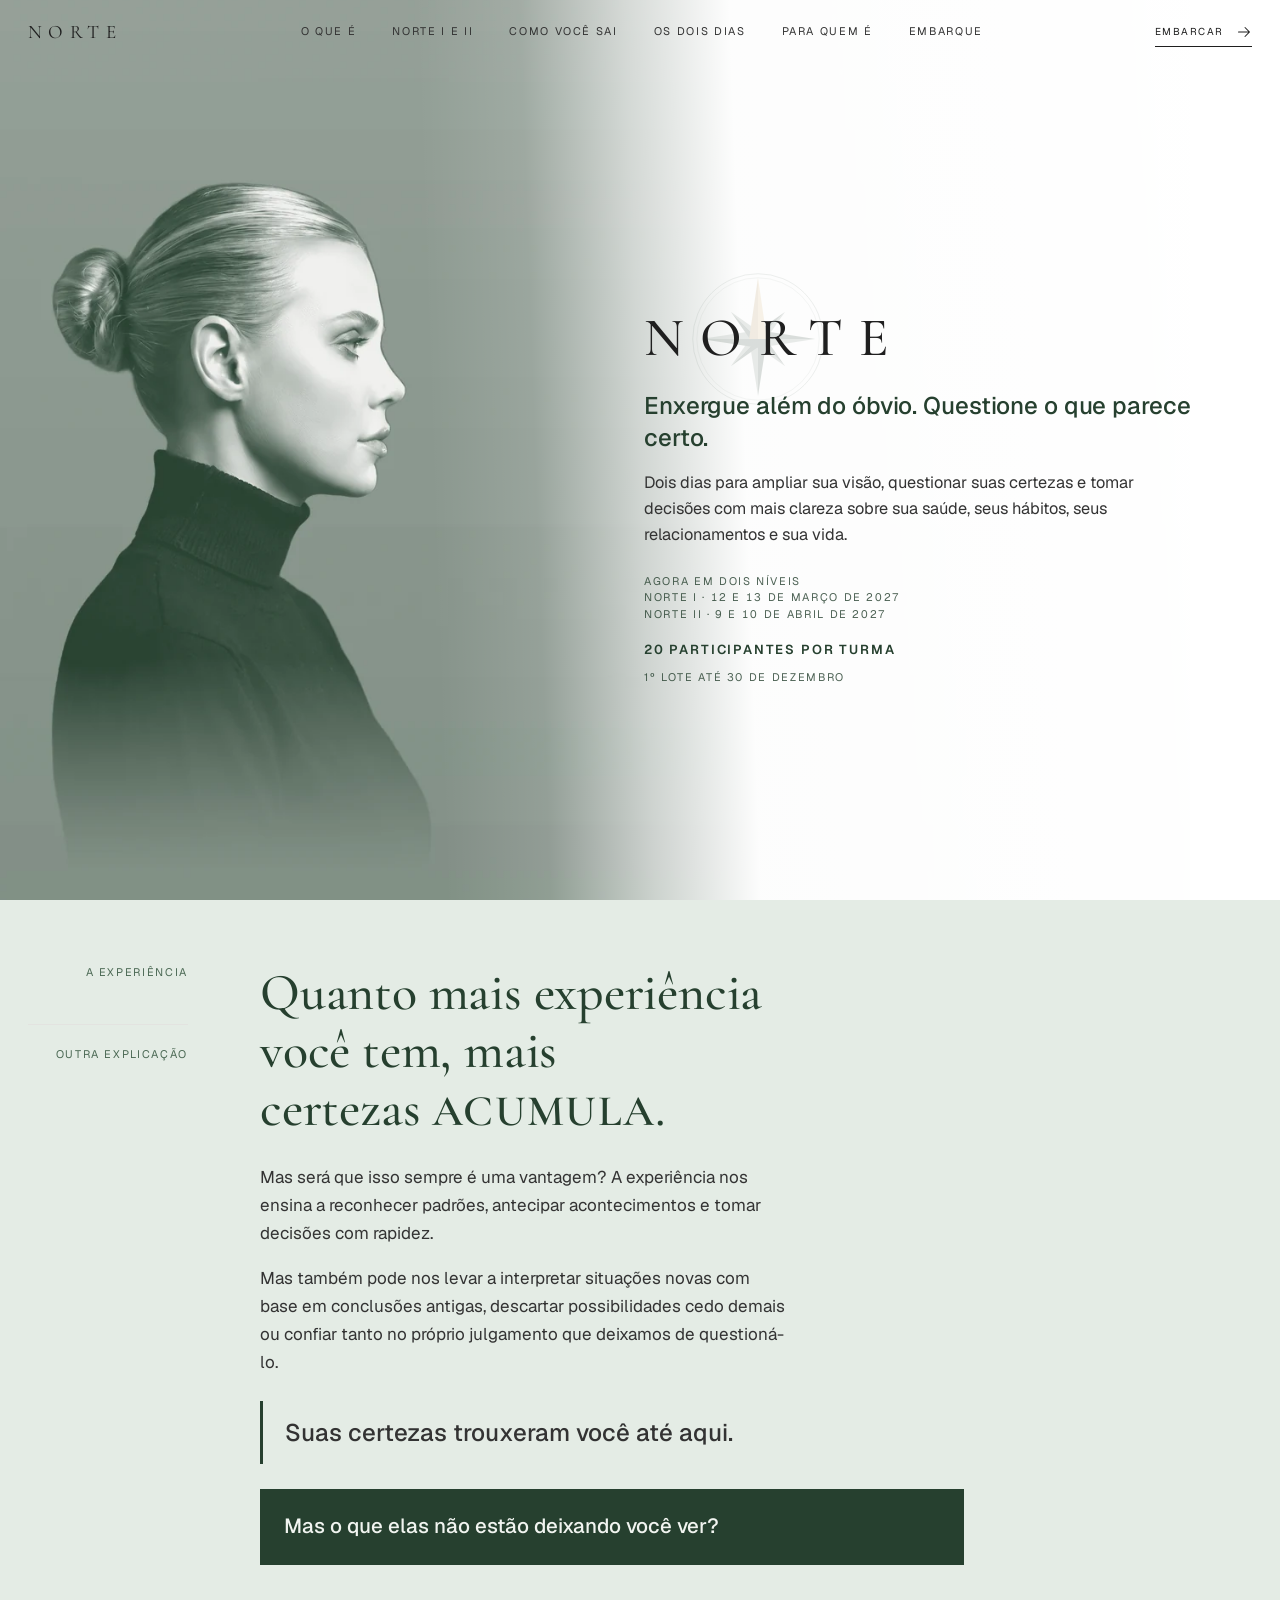
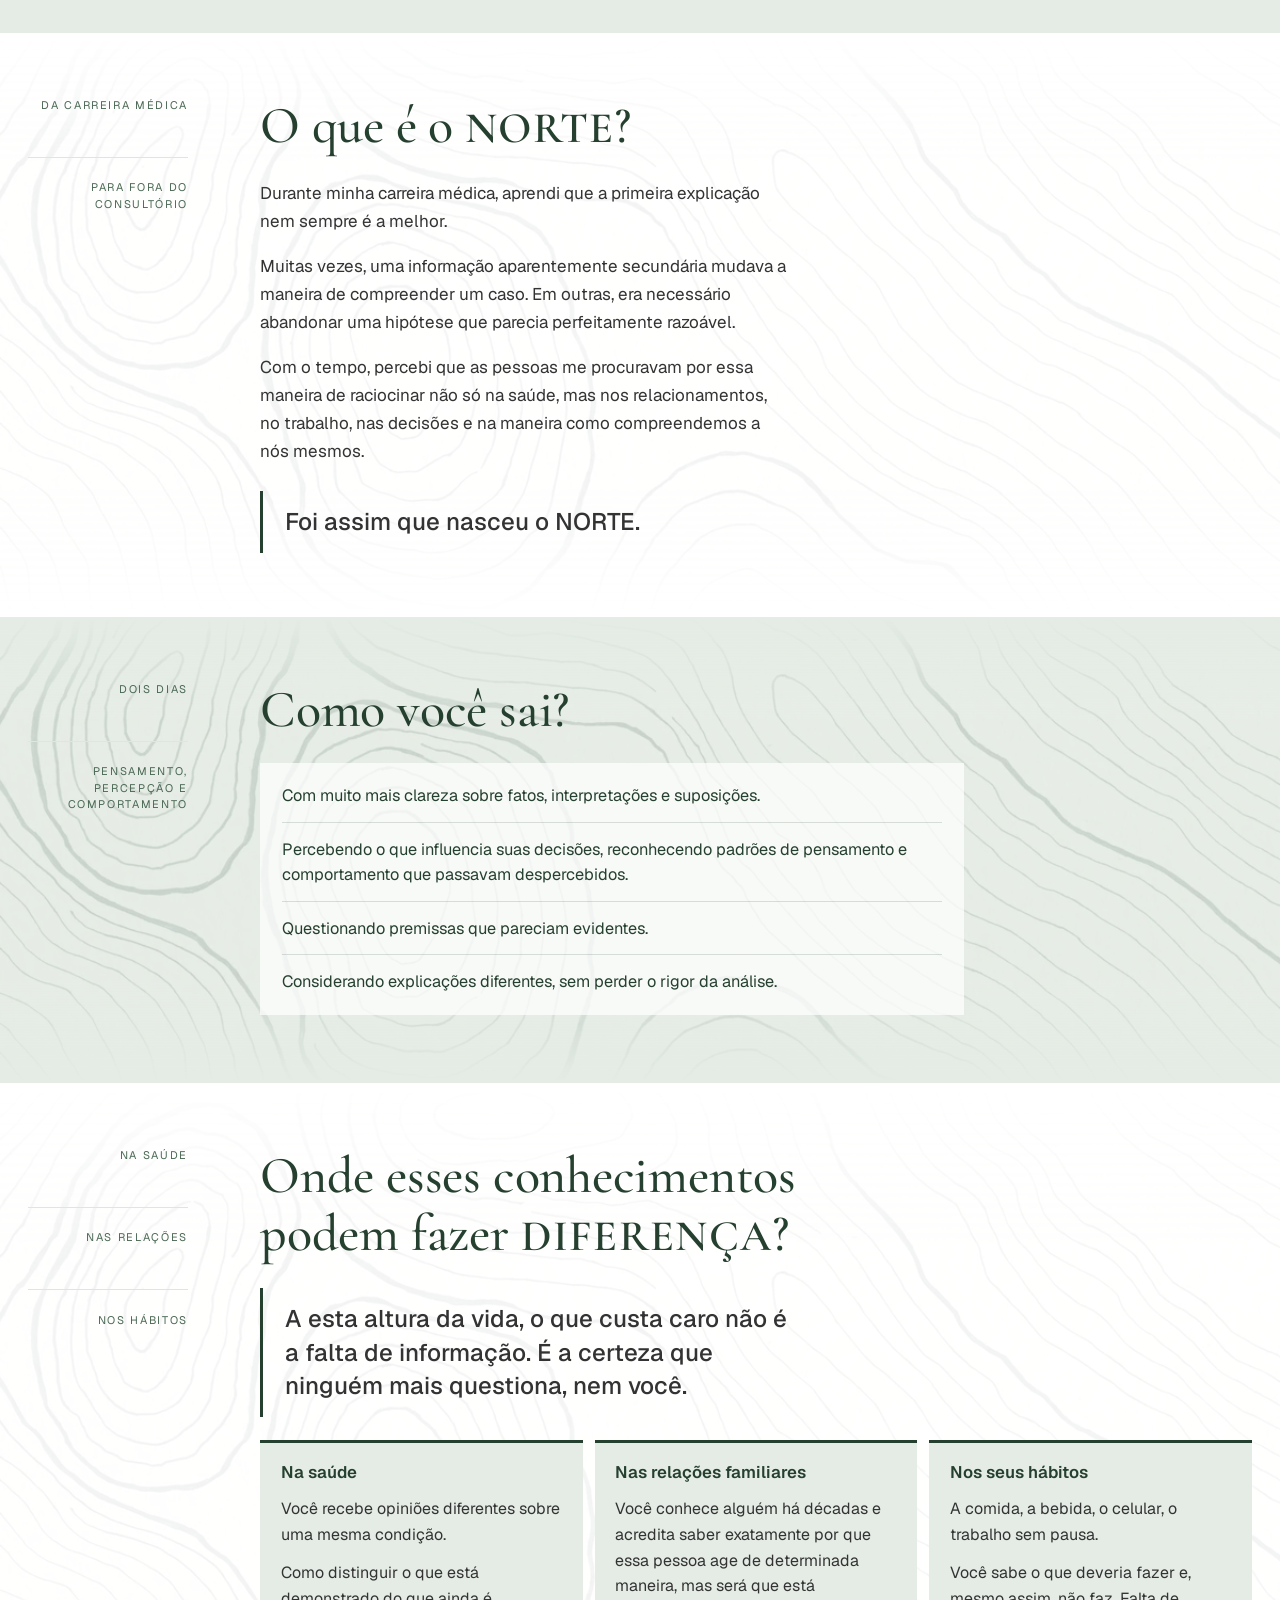
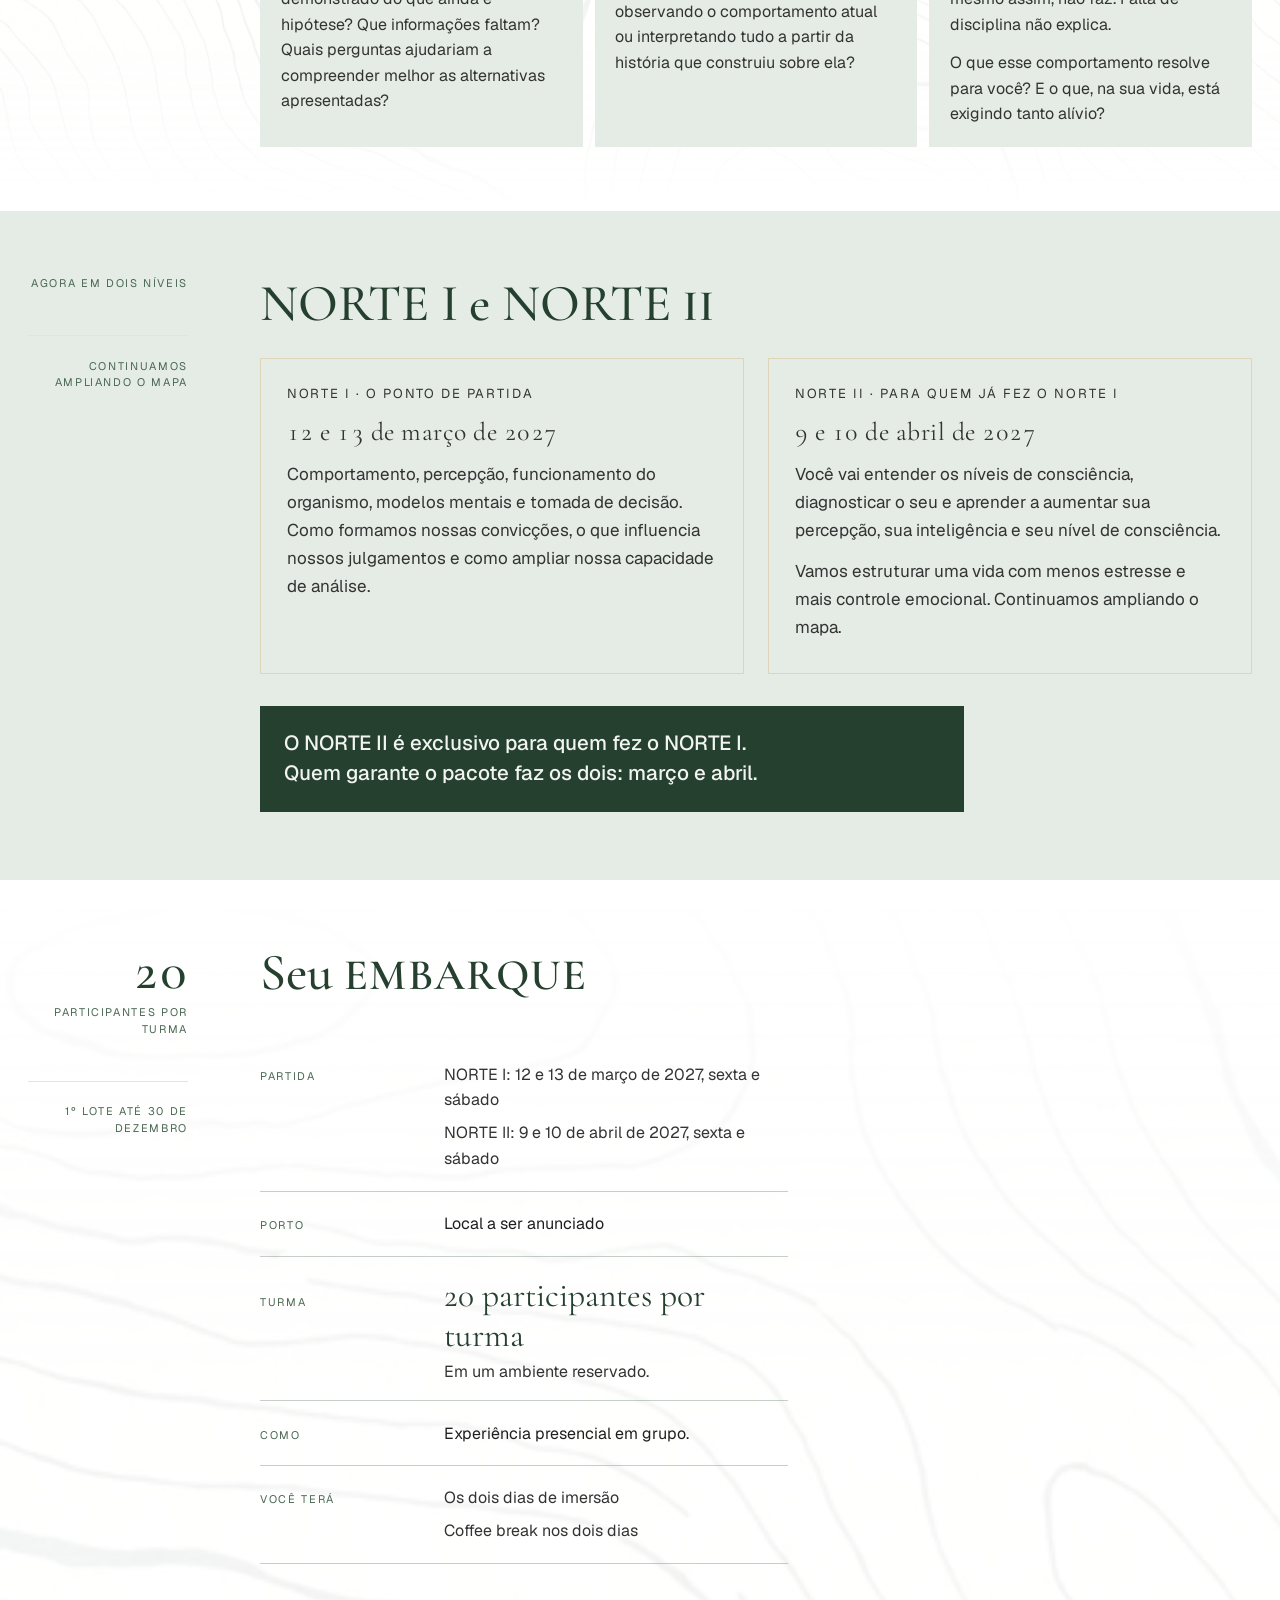
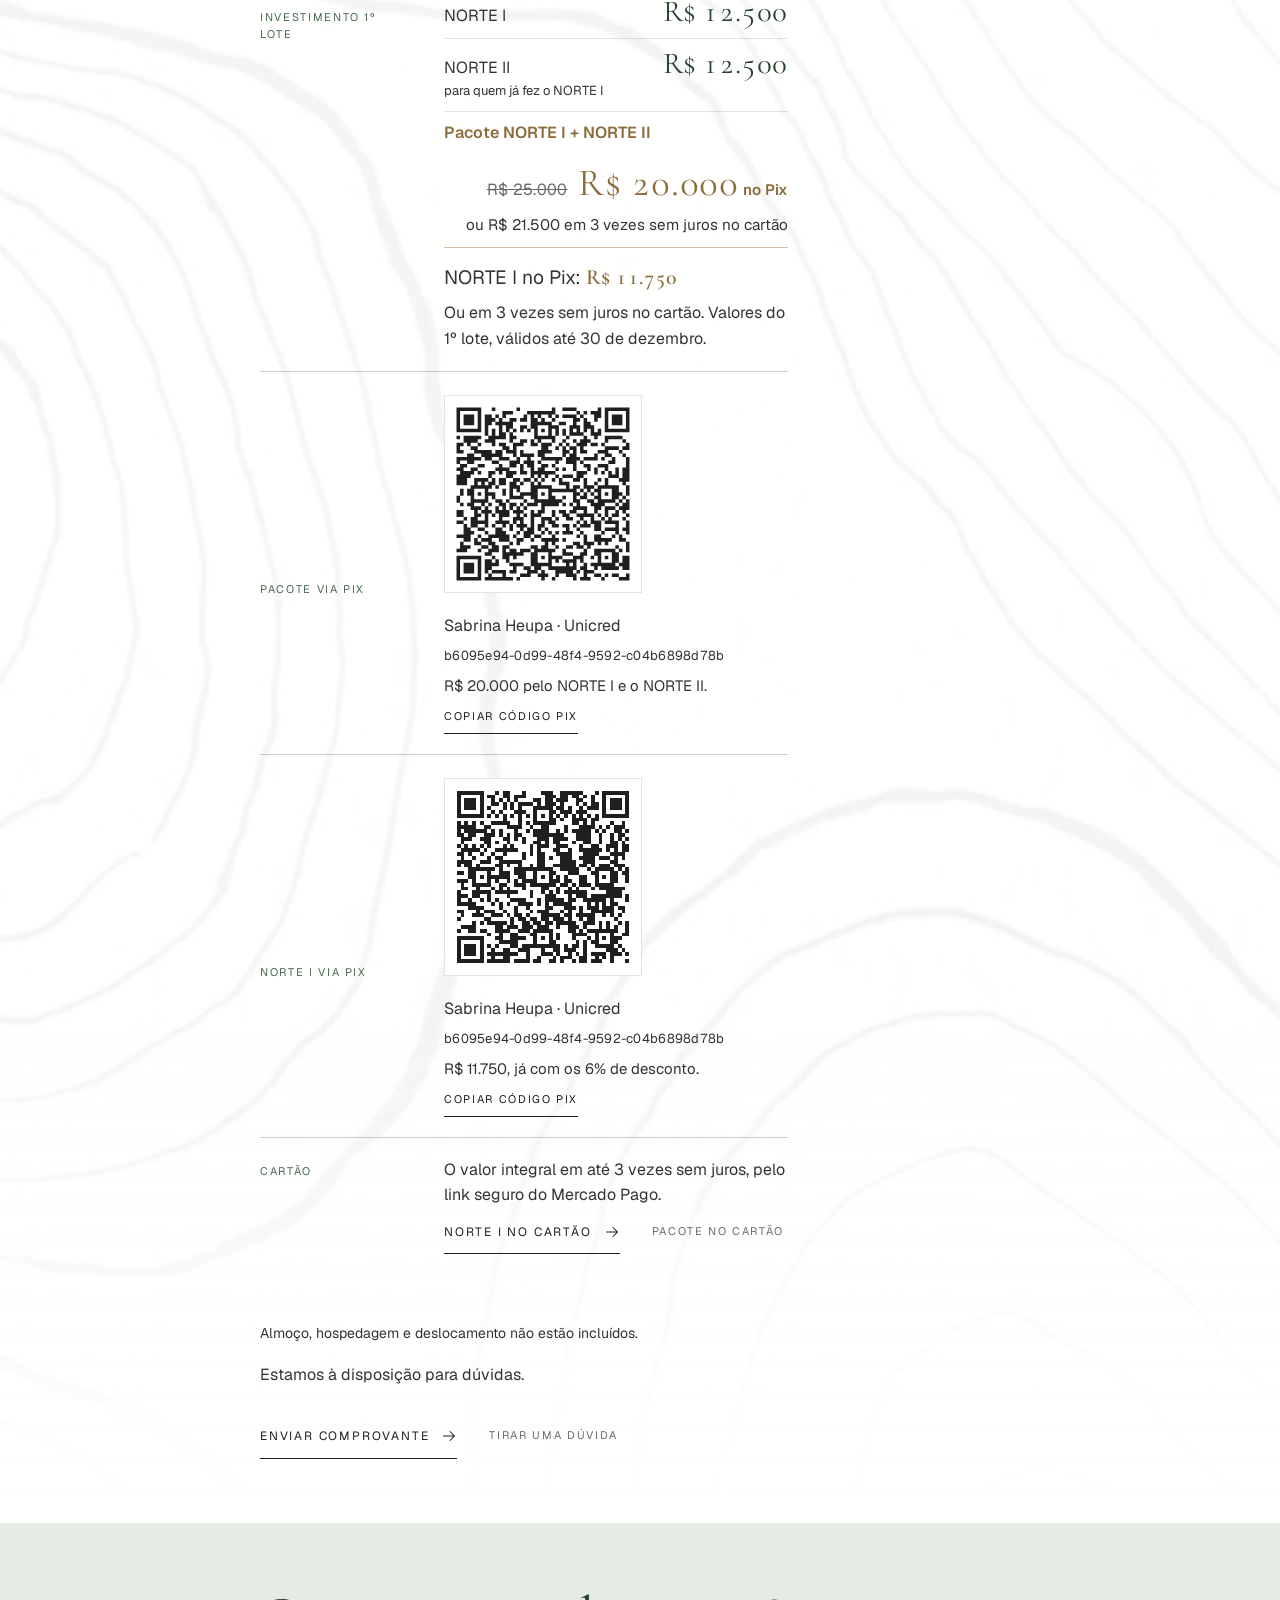
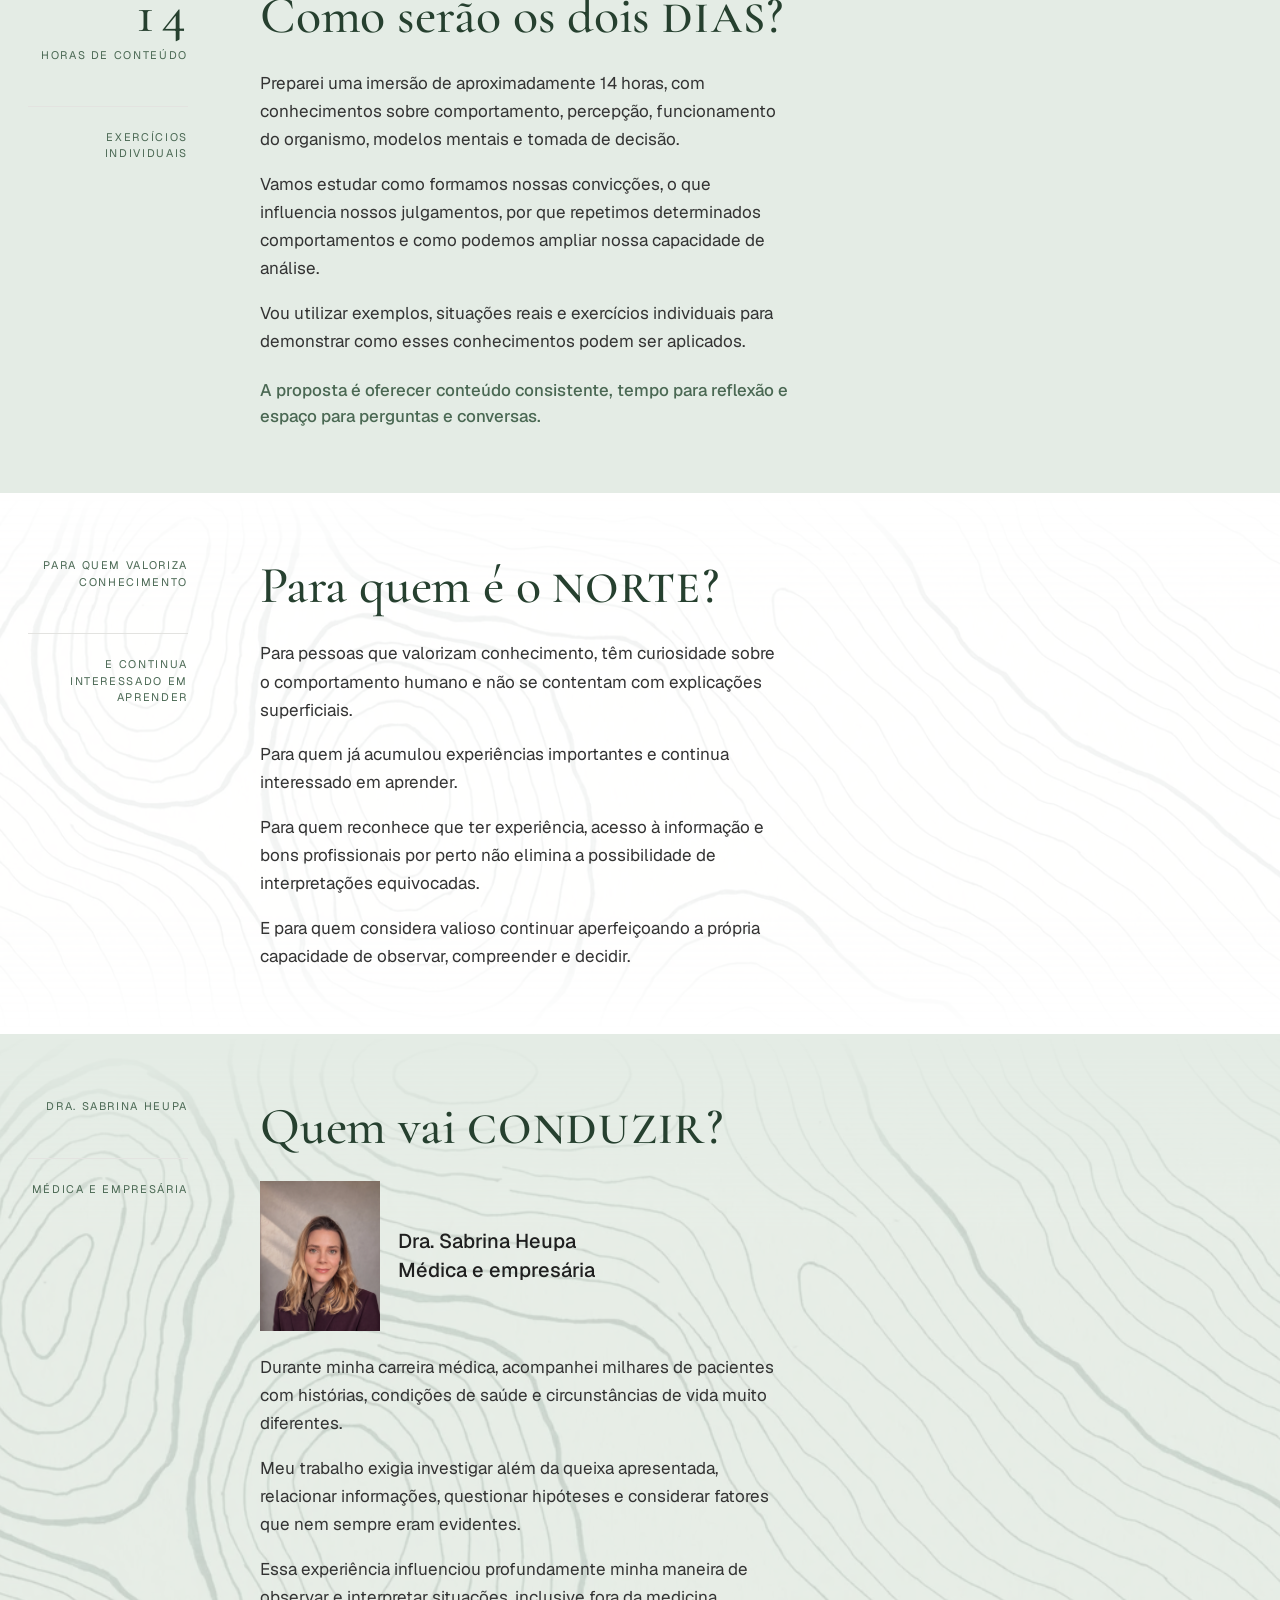
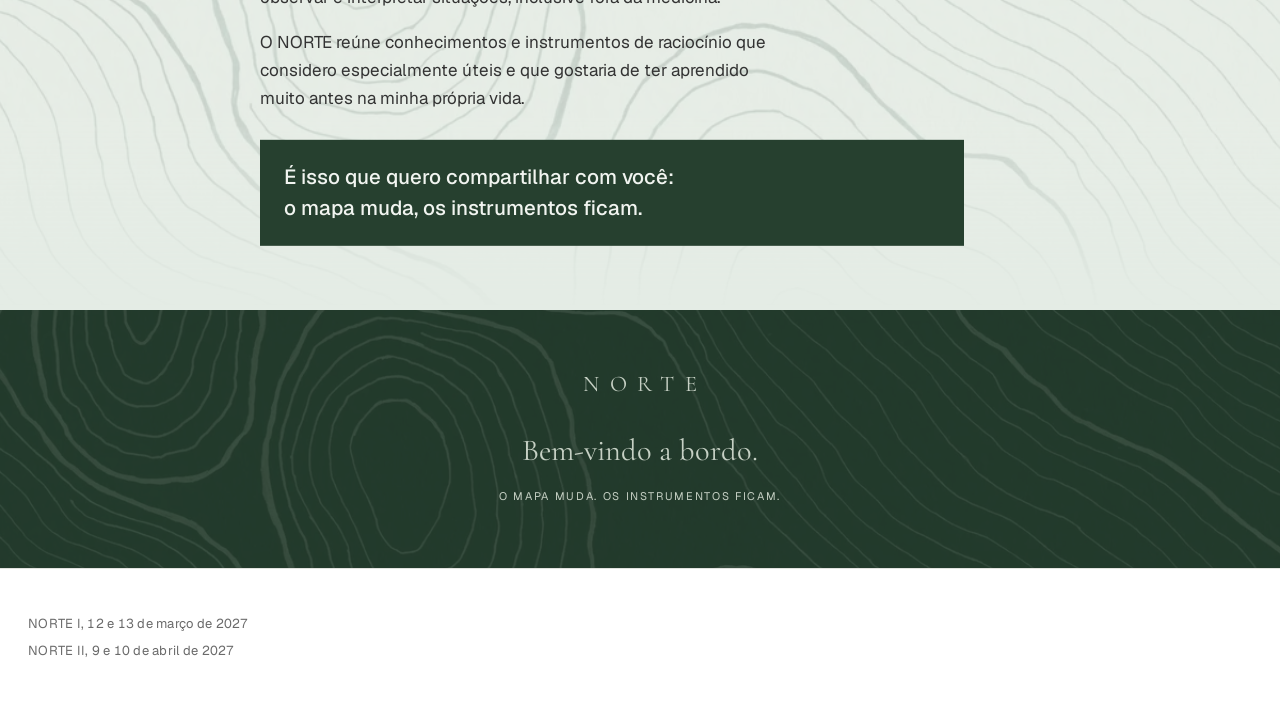
==== commit 8abb80d8: "Ficha: sai 'com percurso individual' (22/11) Co-Authored-By: Claude Opus 5.5 <noreply@anthropic.com>" ====
--- a/index.html
+++ b/index.html
@@ -26,7 +26,7 @@
     <meta name="twitter:description" content="O mapa muda. Os instrumentos ficam. NORTE I em 12 e 13 de março e NORTE II em 9 e 10 de abril de 2027." />
     <title>NORTE | Imersão presencial com Dra. Sabrina Heupa</title>
     <style>html { background: #FFFFFF; } body { margin: 0; }</style>
-    <script type="module" crossorigin src="/assets/index-B_v8z5a3.js"></script>
+    <script type="module" crossorigin src="/assets/index-Lp2oPXkW.js"></script>
     <link rel="stylesheet" crossorigin href="/assets/index-D5Q5Kk_r.css">
   </head>
   <body>
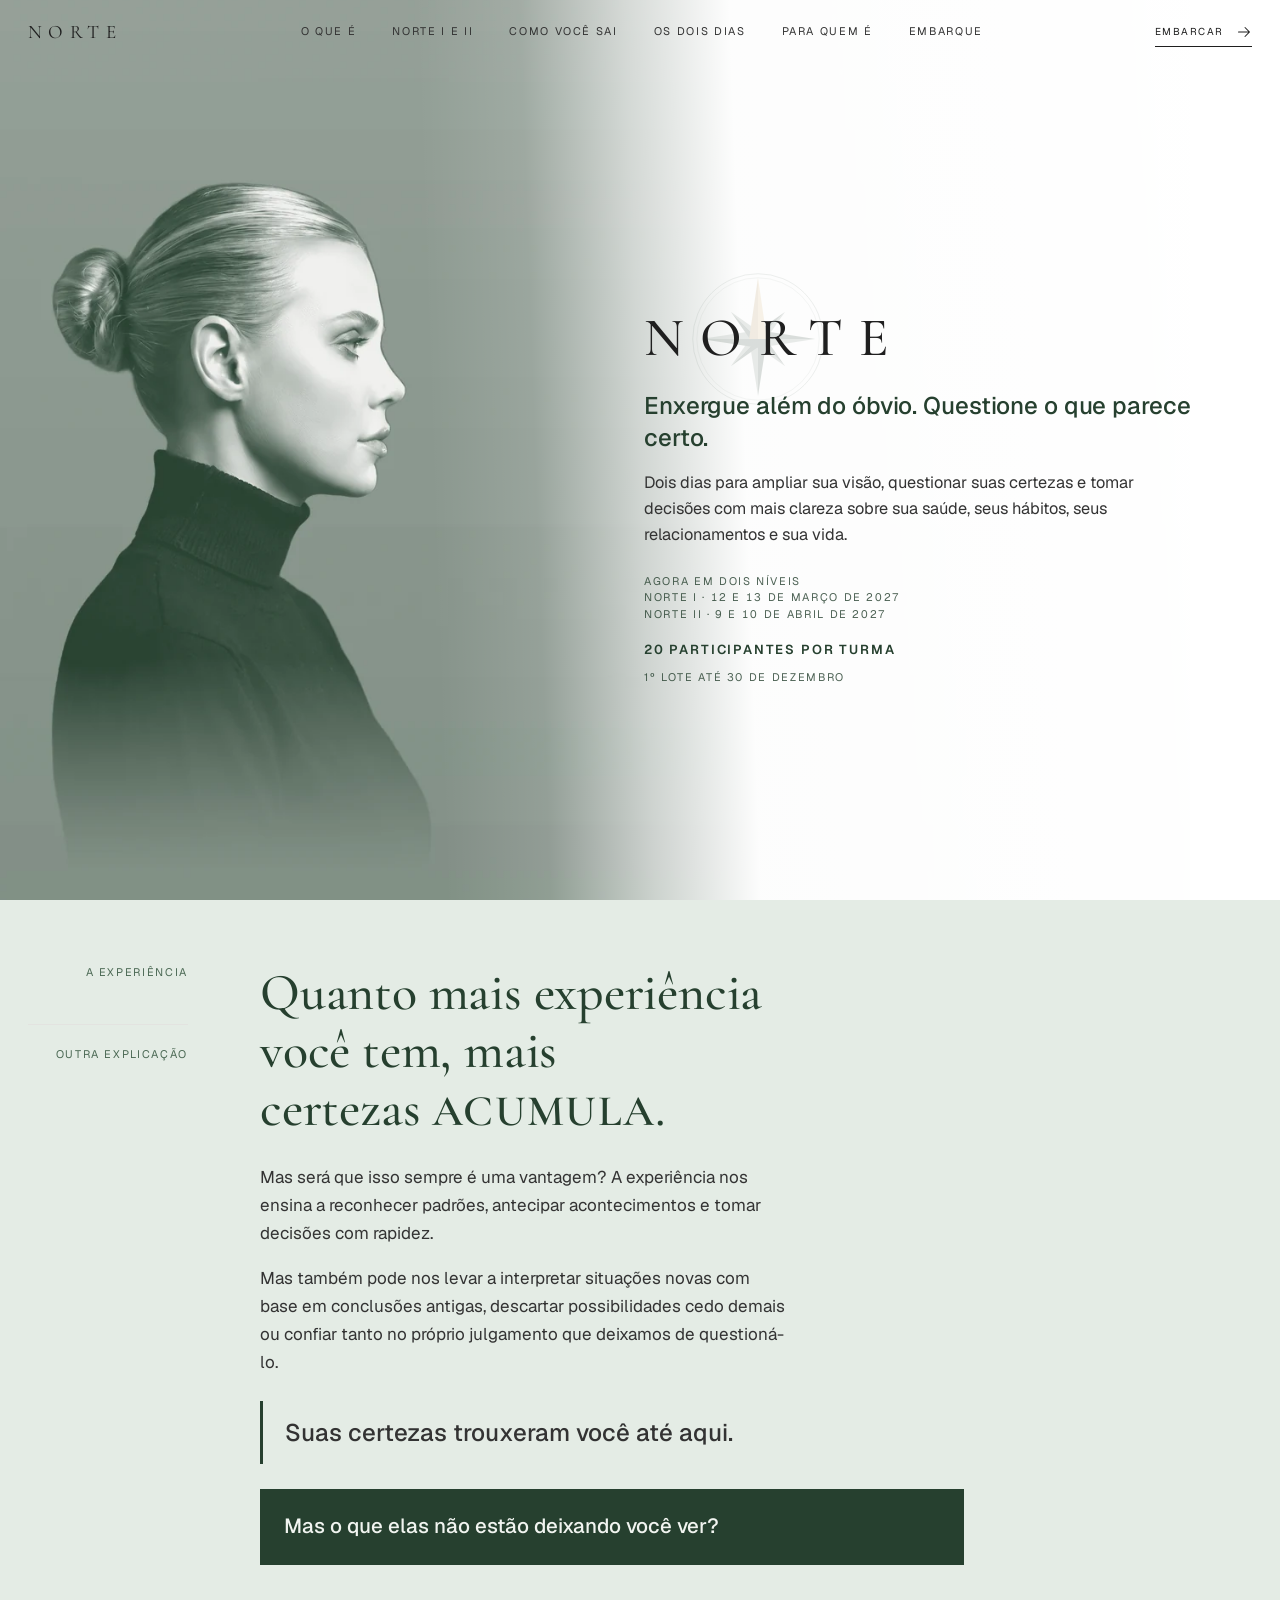
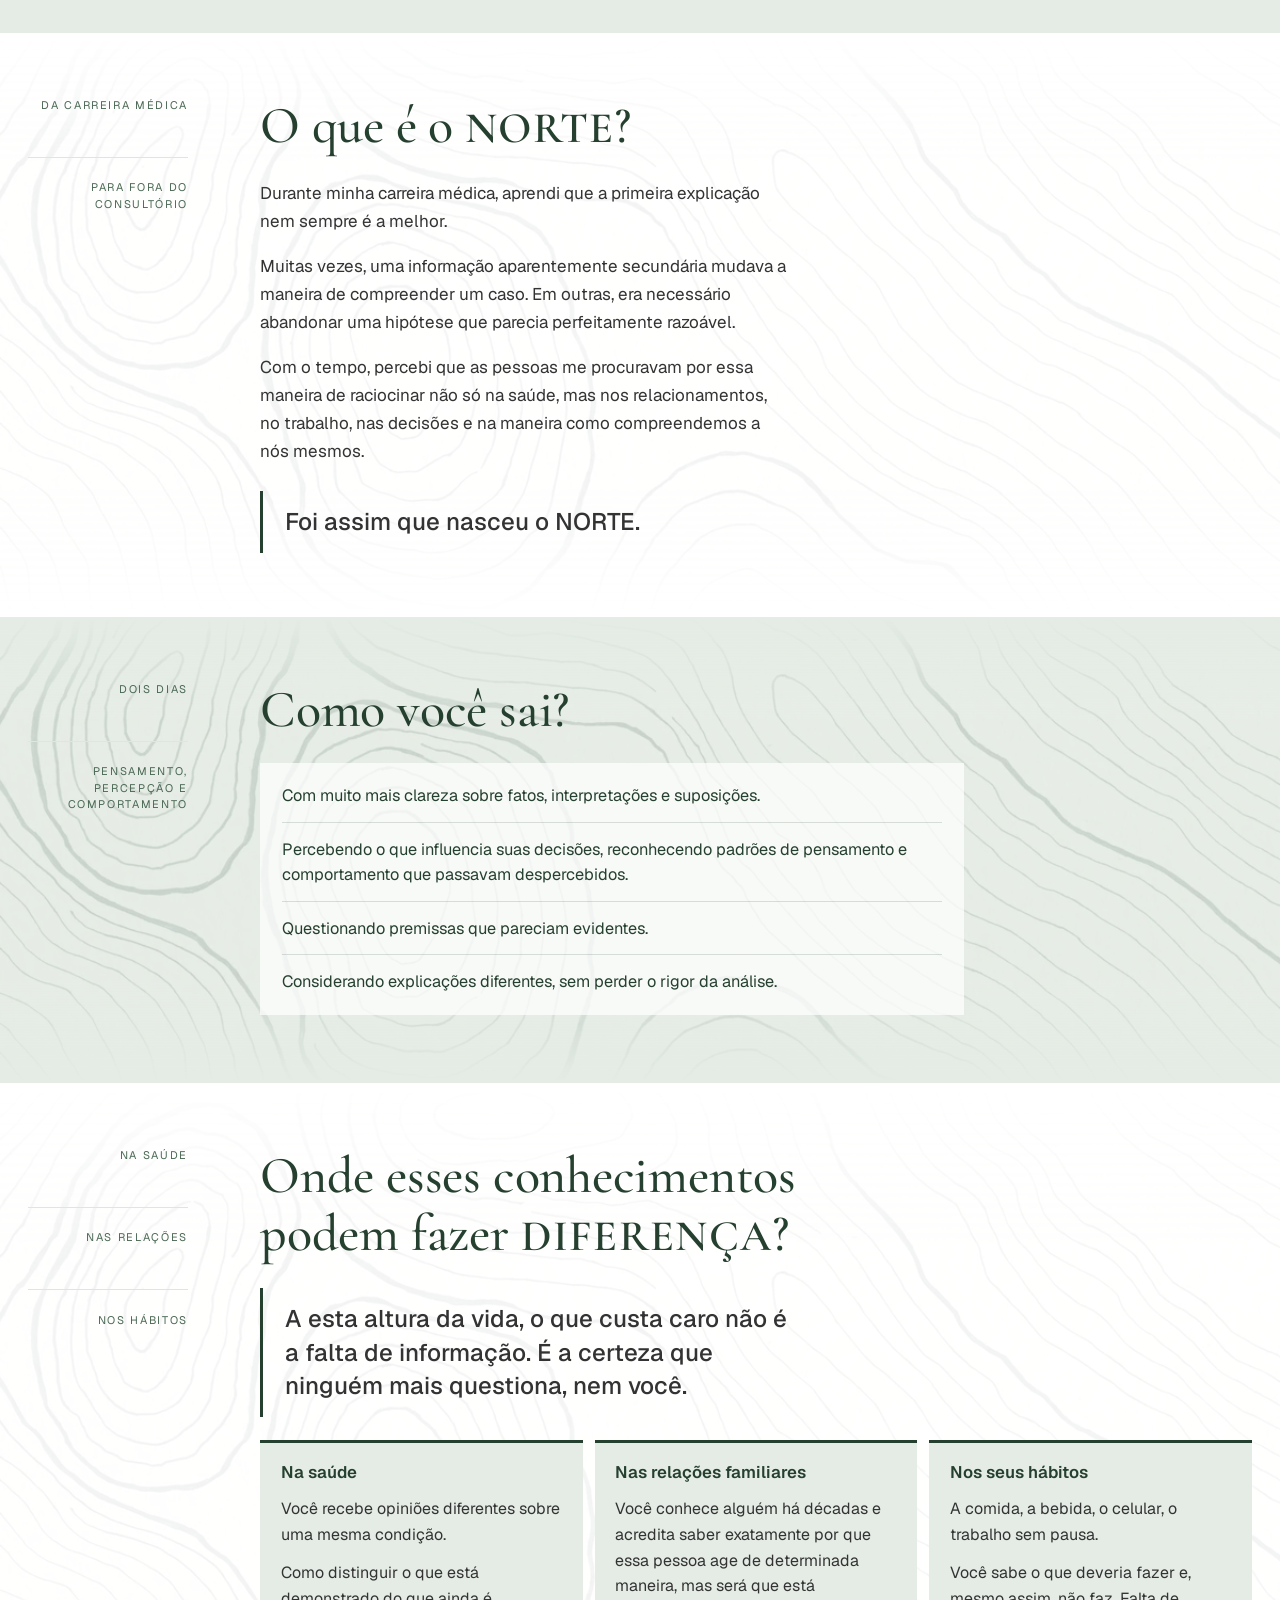
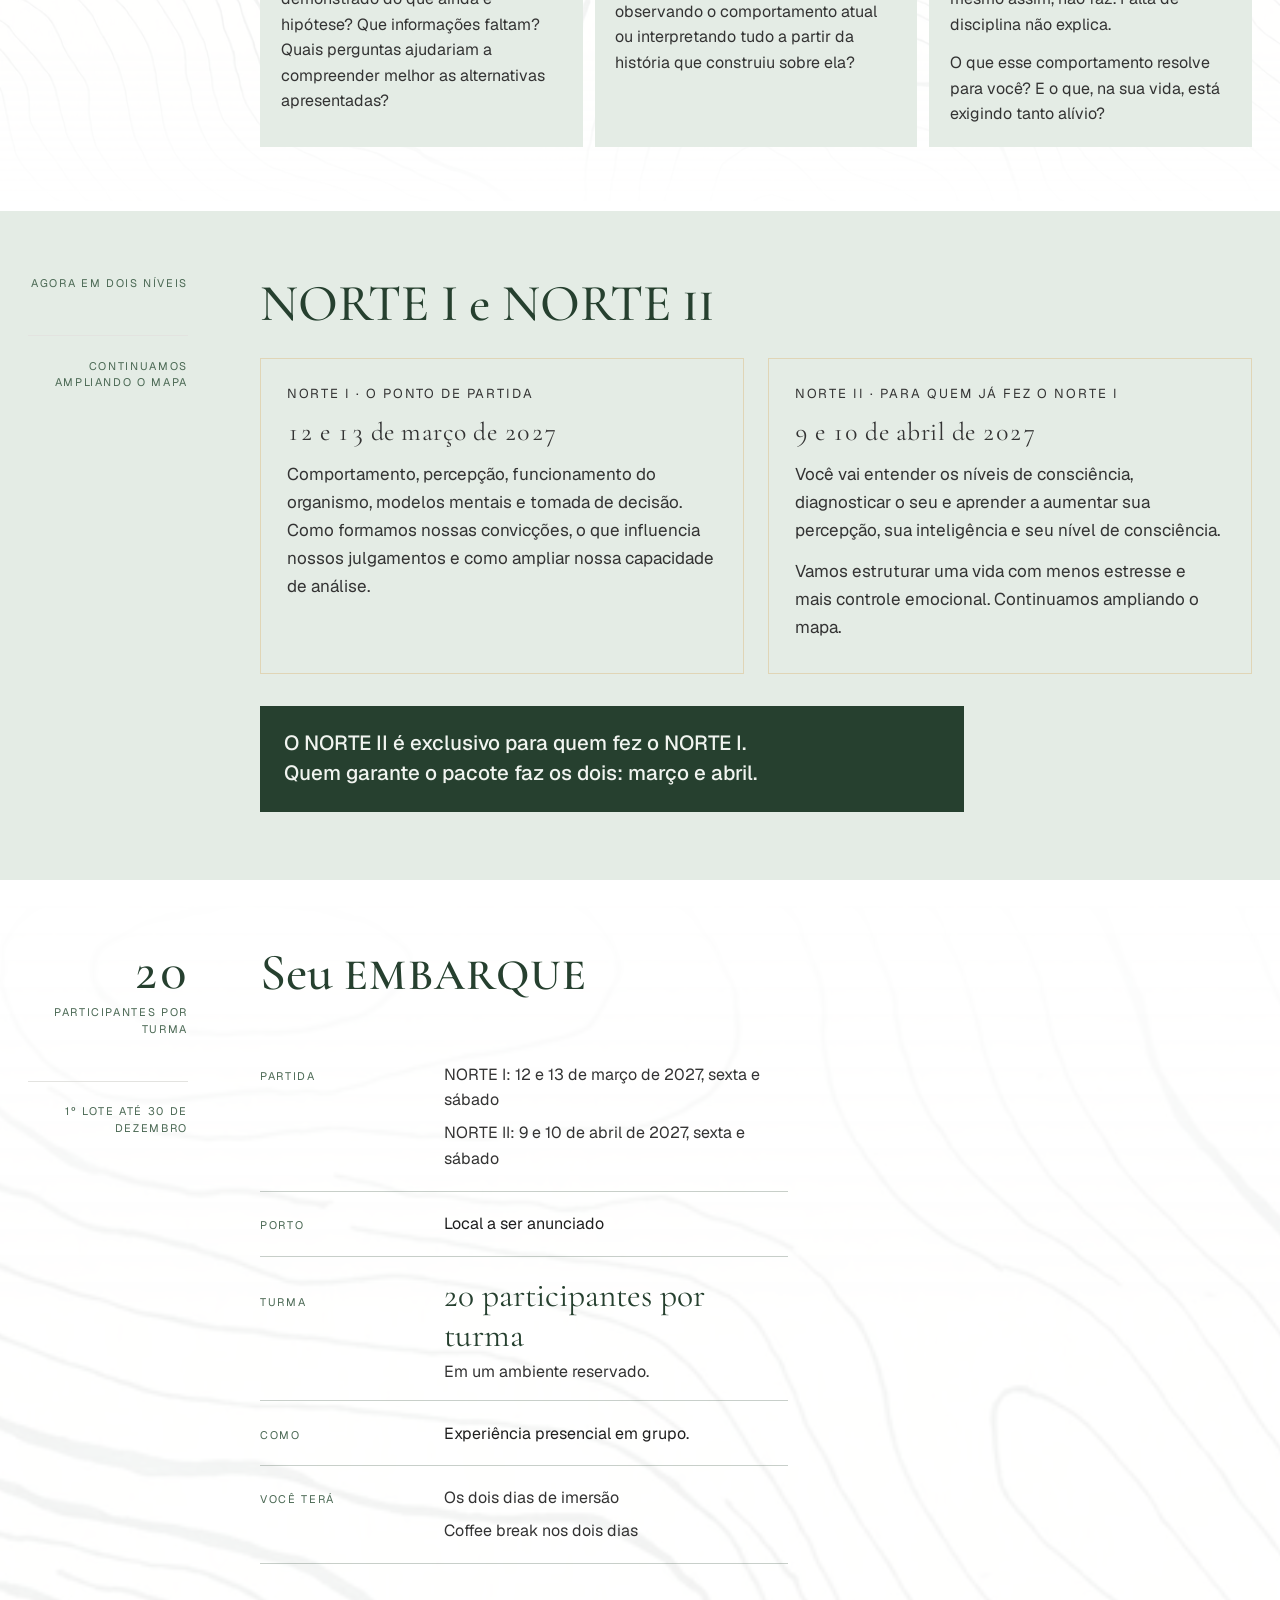
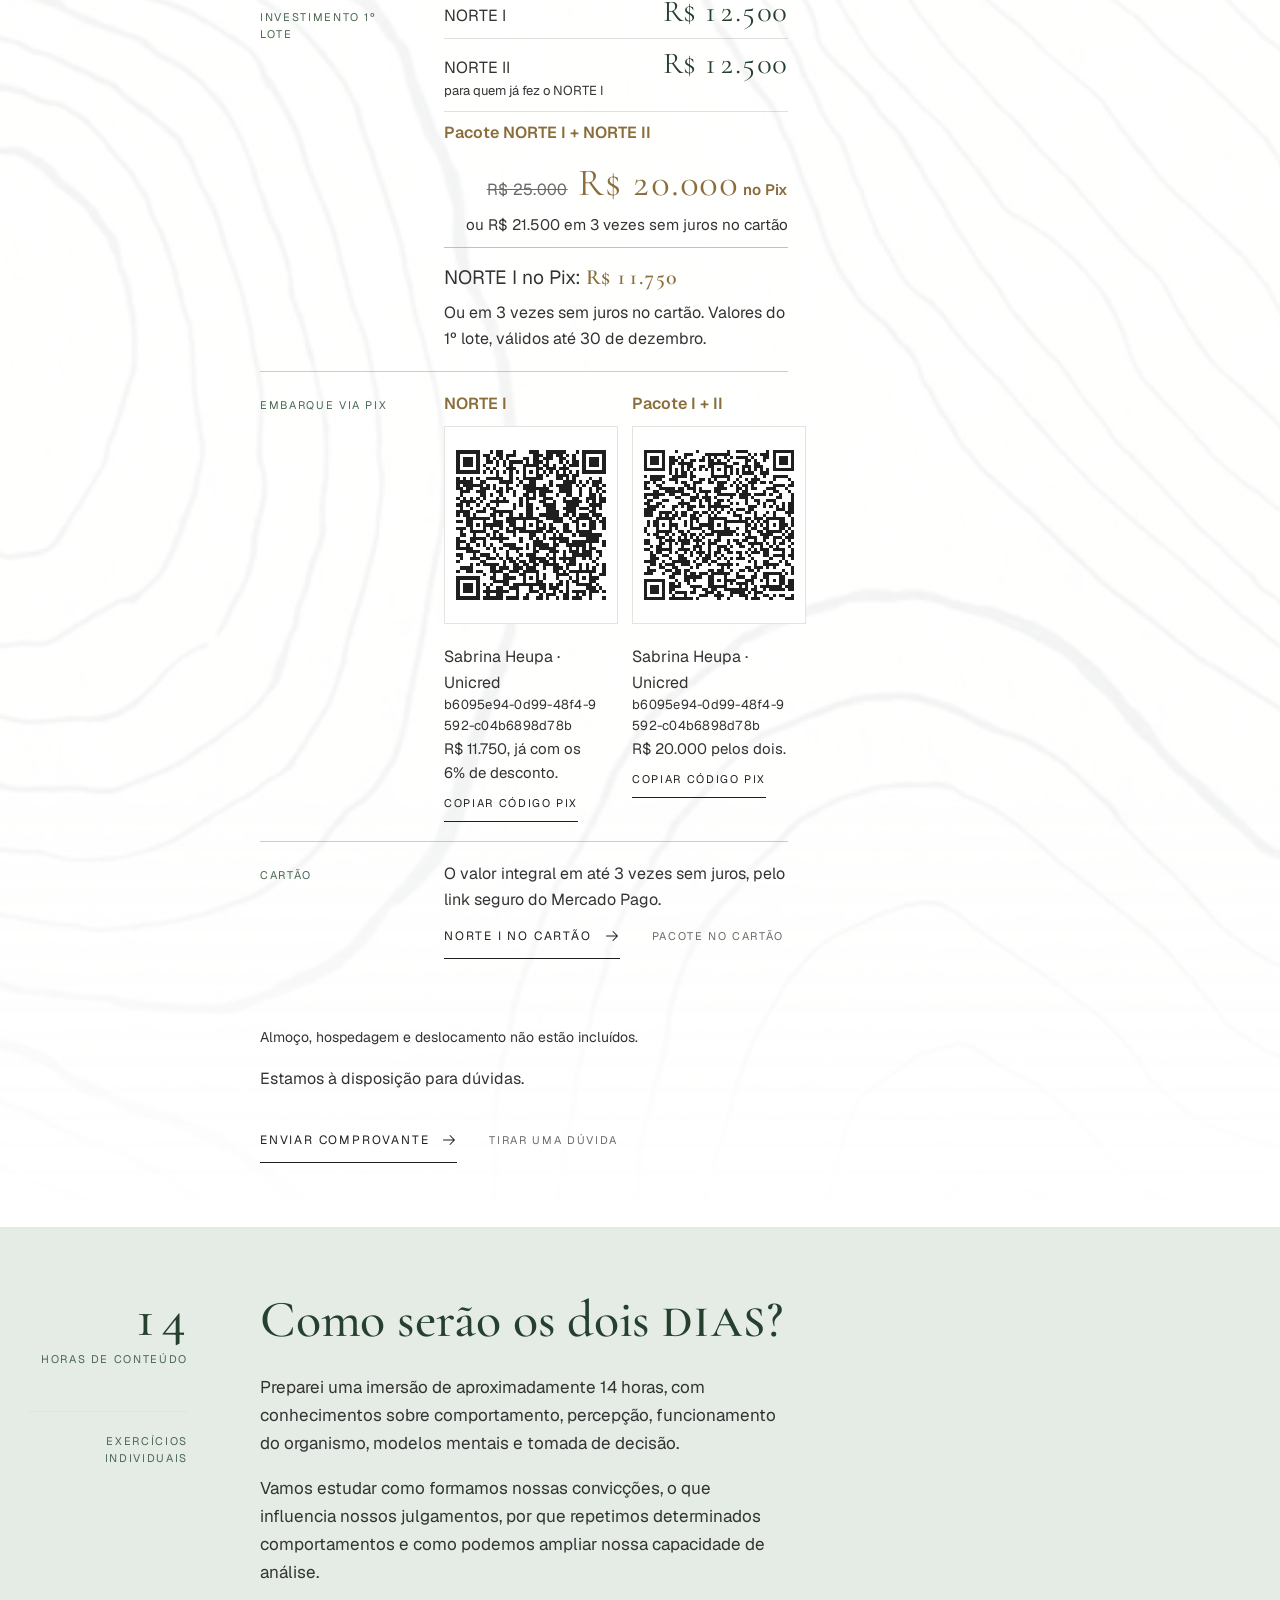
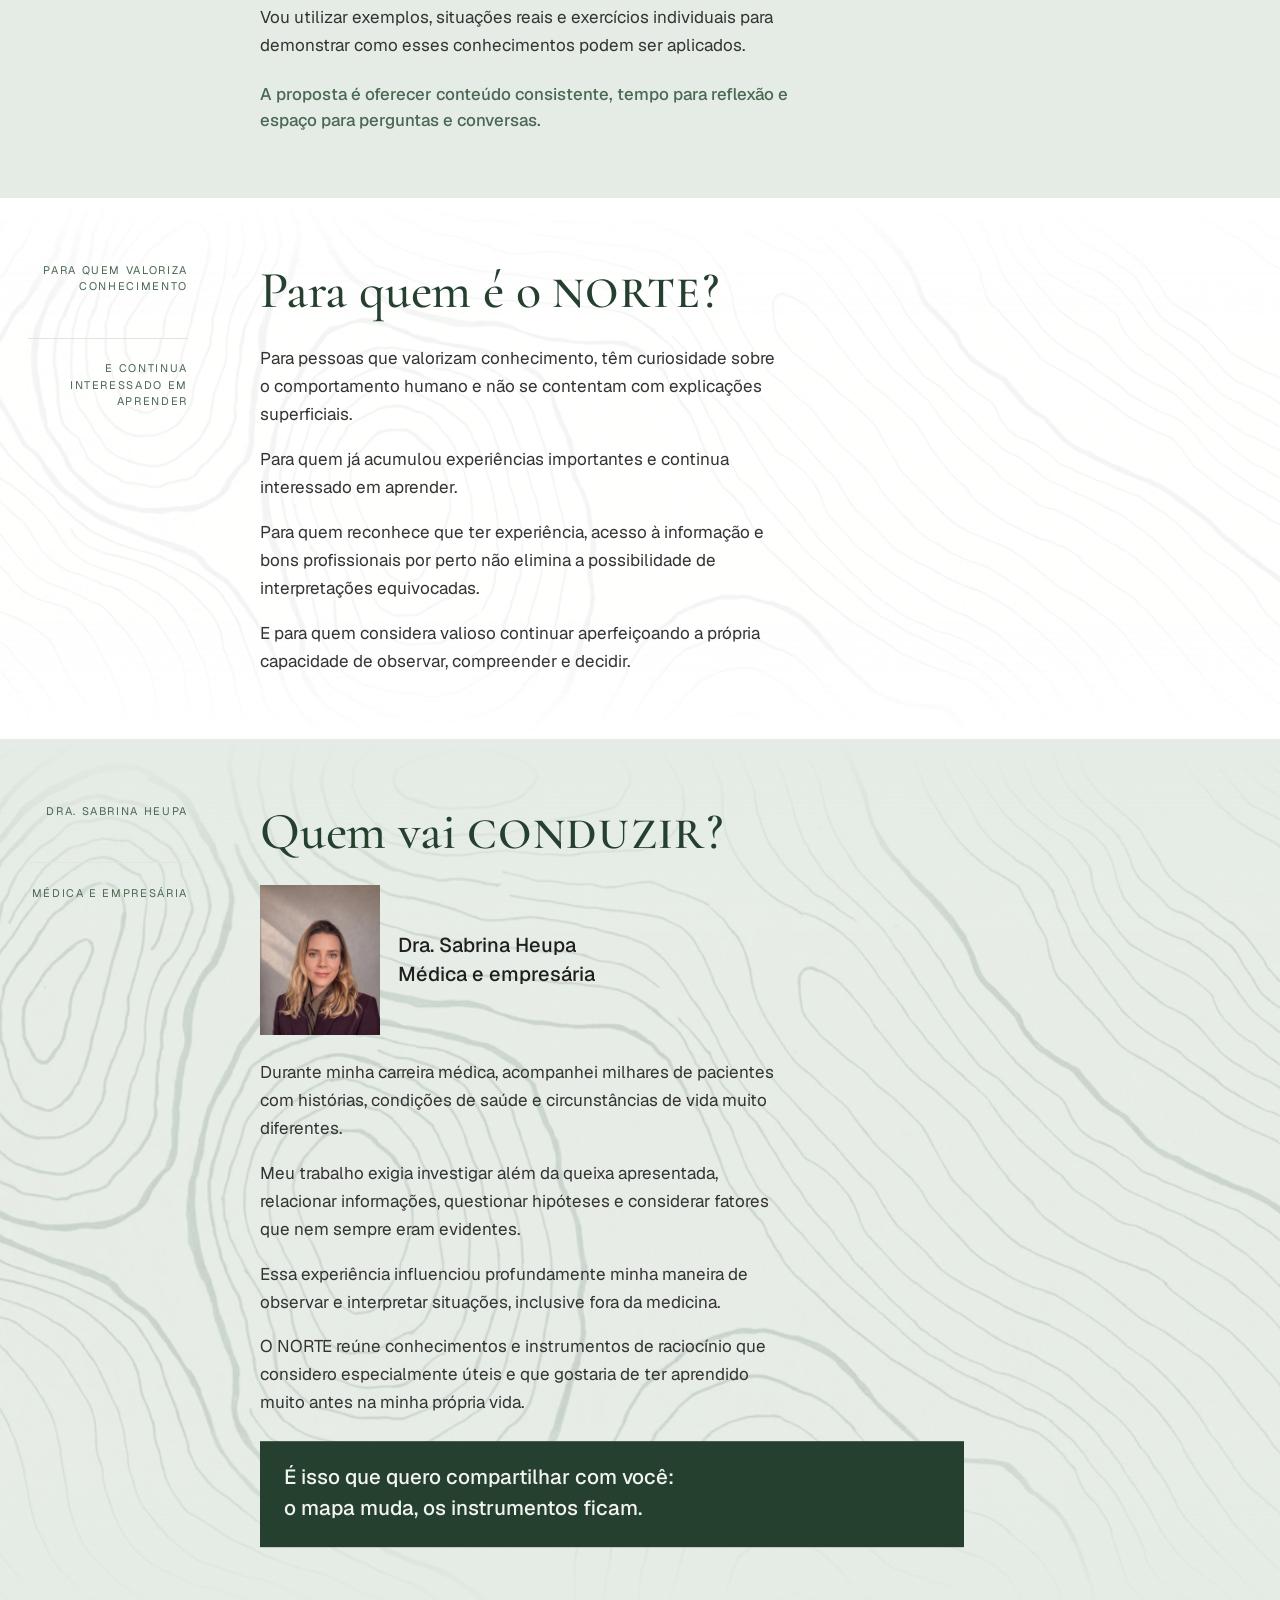
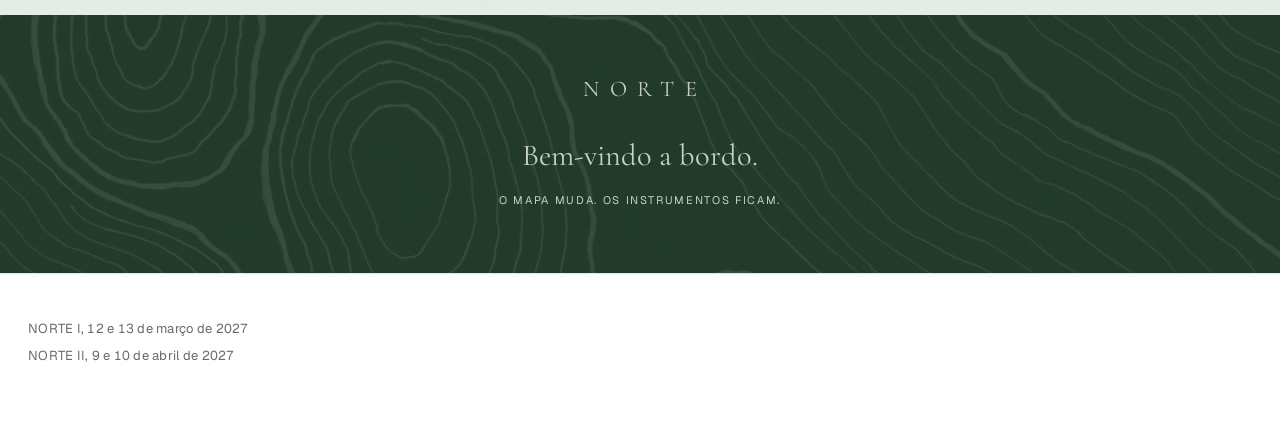
==== commit 30817371: "Pix lado a lado e QR do pacote corrigido (22/11) Co-Authored-By: Claude Opus 5.5 <noreply@anthropic." ====
--- a/index.html
+++ b/index.html
@@ -26,8 +26,8 @@
     <meta name="twitter:description" content="O mapa muda. Os instrumentos ficam. NORTE I em 12 e 13 de março e NORTE II em 9 e 10 de abril de 2027." />
     <title>NORTE | Imersão presencial com Dra. Sabrina Heupa</title>
     <style>html { background: #FFFFFF; } body { margin: 0; }</style>
-    <script type="module" crossorigin src="/assets/index-Lp2oPXkW.js"></script>
-    <link rel="stylesheet" crossorigin href="/assets/index-D5Q5Kk_r.css">
+    <script type="module" crossorigin src="/assets/index-BdhSgkPU.js"></script>
+    <link rel="stylesheet" crossorigin href="/assets/index-DIOkN3xz.css">
   </head>
   <body>
     <div id="root"></div>
--- a/assets/index-DIOkN3xz.css
+++ b/assets/index-DIOkN3xz.css
@@ -0,0 +1 @@
+@font-face{font-family:Cormorant Garamond;font-style:normal;font-display:swap;font-weight:400;src:url(/assets/cormorant-garamond-cyrillic-ext-400-normal-W3Dto7M0.woff2) format("woff2"),url(/assets/cormorant-garamond-cyrillic-ext-400-normal-DLdKLAvx.woff) format("woff");unicode-range:U+0460-052F,U+1C80-1C8A,U+20B4,U+2DE0-2DFF,U+A640-A69F,U+FE2E-FE2F}@font-face{font-family:Cormorant Garamond;font-style:normal;font-display:swap;font-weight:400;src:url(/assets/cormorant-garamond-cyrillic-400-normal-DD2KOZkl.woff2) format("woff2"),url(/assets/cormorant-garamond-cyrillic-400-normal-CVFrM67f.woff) format("woff");unicode-range:U+0301,U+0400-045F,U+0490-0491,U+04B0-04B1,U+2116}@font-face{font-family:Cormorant Garamond;font-style:normal;font-display:swap;font-weight:400;src:url(/assets/cormorant-garamond-vietnamese-400-normal-6K-YXo6g.woff2) format("woff2"),url(/assets/cormorant-garamond-vietnamese-400-normal-4uxlocMh.woff) format("woff");unicode-range:U+0102-0103,U+0110-0111,U+0128-0129,U+0168-0169,U+01A0-01A1,U+01AF-01B0,U+0300-0301,U+0303-0304,U+0308-0309,U+0323,U+0329,U+1EA0-1EF9,U+20AB}@font-face{font-family:Cormorant Garamond;font-style:normal;font-display:swap;font-weight:400;src:url(/assets/cormorant-garamond-latin-ext-400-normal-Drx2k2n9.woff2) format("woff2"),url(/assets/cormorant-garamond-latin-ext-400-normal-uvC0WHQr.woff) format("woff");unicode-range:U+0100-02BA,U+02BD-02C5,U+02C7-02CC,U+02CE-02D7,U+02DD-02FF,U+0304,U+0308,U+0329,U+1D00-1DBF,U+1E00-1E9F,U+1EF2-1EFF,U+2020,U+20A0-20AB,U+20AD-20C0,U+2113,U+2C60-2C7F,U+A720-A7FF}@font-face{font-family:Cormorant Garamond;font-style:normal;font-display:swap;font-weight:400;src:url(/assets/cormorant-garamond-latin-400-normal-B-1hWBU7.woff2) format("woff2"),url(/assets/cormorant-garamond-latin-400-normal-B7YtguxJ.woff) format("woff");unicode-range:U+0000-00FF,U+0131,U+0152-0153,U+02BB-02BC,U+02C6,U+02DA,U+02DC,U+0304,U+0308,U+0329,U+2000-206F,U+20AC,U+2122,U+2191,U+2193,U+2212,U+2215,U+FEFF,U+FFFD}@font-face{font-family:Cormorant Garamond;font-style:normal;font-display:swap;font-weight:500;src:url(/assets/cormorant-garamond-cyrillic-ext-500-normal-Yta7XZ9C.woff2) format("woff2"),url(/assets/cormorant-garamond-cyrillic-ext-500-normal-lsPpqi9g.woff) format("woff");unicode-range:U+0460-052F,U+1C80-1C8A,U+20B4,U+2DE0-2DFF,U+A640-A69F,U+FE2E-FE2F}@font-face{font-family:Cormorant Garamond;font-style:normal;font-display:swap;font-weight:500;src:url(/assets/cormorant-garamond-cyrillic-500-normal-CyAY5ZLS.woff2) format("woff2"),url(/assets/cormorant-garamond-cyrillic-500-normal-DkJXBcIH.woff) format("woff");unicode-range:U+0301,U+0400-045F,U+0490-0491,U+04B0-04B1,U+2116}@font-face{font-family:Cormorant Garamond;font-style:normal;font-display:swap;font-weight:500;src:url(/assets/cormorant-garamond-vietnamese-500-normal-BZGLGj12.woff2) format("woff2"),url(/assets/cormorant-garamond-vietnamese-500-normal-DqXqCC0q.woff) format("woff");unicode-range:U+0102-0103,U+0110-0111,U+0128-0129,U+0168-0169,U+01A0-01A1,U+01AF-01B0,U+0300-0301,U+0303-0304,U+0308-0309,U+0323,U+0329,U+1EA0-1EF9,U+20AB}@font-face{font-family:Cormorant Garamond;font-style:normal;font-display:swap;font-weight:500;src:url(/assets/cormorant-garamond-latin-ext-500-normal-CH1kM7og.woff2) format("woff2"),url(/assets/cormorant-garamond-latin-ext-500-normal-DYeaGGzO.woff) format("woff");unicode-range:U+0100-02BA,U+02BD-02C5,U+02C7-02CC,U+02CE-02D7,U+02DD-02FF,U+0304,U+0308,U+0329,U+1D00-1DBF,U+1E00-1E9F,U+1EF2-1EFF,U+2020,U+20A0-20AB,U+20AD-20C0,U+2113,U+2C60-2C7F,U+A720-A7FF}@font-face{font-family:Cormorant Garamond;font-style:normal;font-display:swap;font-weight:500;src:url(/assets/cormorant-garamond-latin-500-normal-BsRWmXhO.woff2) format("woff2"),url(/assets/cormorant-garamond-latin-500-normal-zIXX3Q-H.woff) format("woff");unicode-range:U+0000-00FF,U+0131,U+0152-0153,U+02BB-02BC,U+02C6,U+02DA,U+02DC,U+0304,U+0308,U+0329,U+2000-206F,U+20AC,U+2122,U+2191,U+2193,U+2212,U+2215,U+FEFF,U+FFFD}@font-face{font-family:Cormorant Garamond;font-style:italic;font-display:swap;font-weight:500;src:url(/assets/cormorant-garamond-cyrillic-ext-500-italic-ClXnudBg.woff2) format("woff2"),url(/assets/cormorant-garamond-cyrillic-ext-500-italic-DakTmaFY.woff) format("woff");unicode-range:U+0460-052F,U+1C80-1C8A,U+20B4,U+2DE0-2DFF,U+A640-A69F,U+FE2E-FE2F}@font-face{font-family:Cormorant Garamond;font-style:italic;font-display:swap;font-weight:500;src:url(/assets/cormorant-garamond-cyrillic-500-italic-DVnfXoMy.woff2) format("woff2"),url(/assets/cormorant-garamond-cyrillic-500-italic-C9gO-8KC.woff) format("woff");unicode-range:U+0301,U+0400-045F,U+0490-0491,U+04B0-04B1,U+2116}@font-face{font-family:Cormorant Garamond;font-style:italic;font-display:swap;font-weight:500;src:url(/assets/cormorant-garamond-vietnamese-500-italic-D3igDnAQ.woff2) format("woff2"),url(/assets/cormorant-garamond-vietnamese-500-italic-C-296ow0.woff) format("woff");unicode-range:U+0102-0103,U+0110-0111,U+0128-0129,U+0168-0169,U+01A0-01A1,U+01AF-01B0,U+0300-0301,U+0303-0304,U+0308-0309,U+0323,U+0329,U+1EA0-1EF9,U+20AB}@font-face{font-family:Cormorant Garamond;font-style:italic;font-display:swap;font-weight:500;src:url(/assets/cormorant-garamond-latin-ext-500-italic-CE7zdTnu.woff2) format("woff2"),url(/assets/cormorant-garamond-latin-ext-500-italic-CalKM9tT.woff) format("woff");unicode-range:U+0100-02BA,U+02BD-02C5,U+02C7-02CC,U+02CE-02D7,U+02DD-02FF,U+0304,U+0308,U+0329,U+1D00-1DBF,U+1E00-1E9F,U+1EF2-1EFF,U+2020,U+20A0-20AB,U+20AD-20C0,U+2113,U+2C60-2C7F,U+A720-A7FF}@font-face{font-family:Cormorant Garamond;font-style:italic;font-display:swap;font-weight:500;src:url(/assets/cormorant-garamond-latin-500-italic-Y14P-dkT.woff2) format("woff2"),url(/assets/cormorant-garamond-latin-500-italic-DhNIfkTX.woff) format("woff");unicode-range:U+0000-00FF,U+0131,U+0152-0153,U+02BB-02BC,U+02C6,U+02DA,U+02DC,U+0304,U+0308,U+0329,U+2000-206F,U+20AC,U+2122,U+2191,U+2193,U+2212,U+2215,U+FEFF,U+FFFD}@font-face{font-family:Cormorant Garamond;font-style:normal;font-display:swap;font-weight:600;src:url(/assets/cormorant-garamond-cyrillic-ext-600-normal-BMhMHfrj.woff2) format("woff2"),url(/assets/cormorant-garamond-cyrillic-ext-600-normal-CsIYWmWK.woff) format("woff");unicode-range:U+0460-052F,U+1C80-1C8A,U+20B4,U+2DE0-2DFF,U+A640-A69F,U+FE2E-FE2F}@font-face{font-family:Cormorant Garamond;font-style:normal;font-display:swap;font-weight:600;src:url(/assets/cormorant-garamond-cyrillic-600-normal-C2atO-64.woff2) format("woff2"),url(/assets/cormorant-garamond-cyrillic-600-normal-FNmA3REe.woff) format("woff");unicode-range:U+0301,U+0400-045F,U+0490-0491,U+04B0-04B1,U+2116}@font-face{font-family:Cormorant Garamond;font-style:normal;font-display:swap;font-weight:600;src:url(/assets/cormorant-garamond-vietnamese-600-normal-BoXdMtcr.woff2) format("woff2"),url(/assets/cormorant-garamond-vietnamese-600-normal-C4HEjEaf.woff) format("woff");unicode-range:U+0102-0103,U+0110-0111,U+0128-0129,U+0168-0169,U+01A0-01A1,U+01AF-01B0,U+0300-0301,U+0303-0304,U+0308-0309,U+0323,U+0329,U+1EA0-1EF9,U+20AB}@font-face{font-family:Cormorant Garamond;font-style:normal;font-display:swap;font-weight:600;src:url(/assets/cormorant-garamond-latin-ext-600-normal-DaBc-lu7.woff2) format("woff2"),url(/assets/cormorant-garamond-latin-ext-600-normal-Dk3-quAP.woff) format("woff");unicode-range:U+0100-02BA,U+02BD-02C5,U+02C7-02CC,U+02CE-02D7,U+02DD-02FF,U+0304,U+0308,U+0329,U+1D00-1DBF,U+1E00-1E9F,U+1EF2-1EFF,U+2020,U+20A0-20AB,U+20AD-20C0,U+2113,U+2C60-2C7F,U+A720-A7FF}@font-face{font-family:Cormorant Garamond;font-style:normal;font-display:swap;font-weight:600;src:url(/assets/cormorant-garamond-latin-600-normal-Co1r35X9.woff2) format("woff2"),url(/assets/cormorant-garamond-latin-600-normal-2CBVLo0M.woff) format("woff");unicode-range:U+0000-00FF,U+0131,U+0152-0153,U+02BB-02BC,U+02C6,U+02DA,U+02DC,U+0304,U+0308,U+0329,U+2000-206F,U+20AC,U+2122,U+2191,U+2193,U+2212,U+2215,U+FEFF,U+FFFD}@font-face{font-family:Geist Variable;font-style:normal;font-display:swap;font-weight:100 900;src:url(/assets/geist-cyrillic-ext-wght-normal-DjL33-gN.woff2) format("woff2-variations");unicode-range:U+0460-052F,U+1C80-1C8A,U+20B4,U+2DE0-2DFF,U+A640-A69F,U+FE2E-FE2F}@font-face{font-family:Geist Variable;font-style:normal;font-display:swap;font-weight:100 900;src:url(/assets/geist-cyrillic-wght-normal-BEAKL7Jp.woff2) format("woff2-variations");unicode-range:U+0301,U+0400-045F,U+0490-0491,U+04B0-04B1,U+2116}@font-face{font-family:Geist Variable;font-style:normal;font-display:swap;font-weight:100 900;src:url(/assets/geist-vietnamese-wght-normal-6IgcOCM7.woff2) format("woff2-variations");unicode-range:U+0102-0103,U+0110-0111,U+0128-0129,U+0168-0169,U+01A0-01A1,U+01AF-01B0,U+0300-0301,U+0303-0304,U+0308-0309,U+0323,U+0329,U+1EA0-1EF9,U+20AB}@font-face{font-family:Geist Variable;font-style:normal;font-display:swap;font-weight:100 900;src:url(/assets/geist-latin-ext-wght-normal-DC-KSUi6.woff2) format("woff2-variations");unicode-range:U+0100-02BA,U+02BD-02C5,U+02C7-02CC,U+02CE-02D7,U+02DD-02FF,U+0304,U+0308,U+0329,U+1D00-1DBF,U+1E00-1E9F,U+1EF2-1EFF,U+2020,U+20A0-20AB,U+20AD-20C0,U+2113,U+2C60-2C7F,U+A720-A7FF}@font-face{font-family:Geist Variable;font-style:normal;font-display:swap;font-weight:100 900;src:url(/assets/geist-latin-wght-normal-BgDaEnEv.woff2) format("woff2-variations");unicode-range:U+0000-00FF,U+0131,U+0152-0153,U+02BB-02BC,U+02C6,U+02DA,U+02DC,U+0304,U+0308,U+0329,U+2000-206F,U+20AC,U+2122,U+2191,U+2193,U+2212,U+2215,U+FEFF,U+FFFD}:root{--papel: #FFFFFF;--papel-2: #F2F2F2;--papel-3: #F6F6F4;--tinta: #1F1F1F;--tinta-media: #333333;--tinta-fraca: #6A6A6A;--verde: #26402F;--verde-medio: #4A6853;--verde-claro: #E4ECE5;--fio: #E3E3E0;--fio-forte: #BDBDB8;--display: "Cormorant Garamond", "Iowan Old Style", Georgia, serif;--texto: "Geist Variable", -apple-system, BlinkMacSystemFont, "Segoe UI", Roboto, Helvetica, Arial, sans-serif;--medida: 33rem;--larga: 62rem;--larg: 87.5rem;--curva: .16, 1, .3, 1}*{box-sizing:border-box}html{background:var(--papel);scroll-behavior:smooth;-webkit-text-size-adjust:100%}body{margin:0;color:var(--tinta);font-family:var(--texto);font-size:1.0625rem;font-weight:400;line-height:1.65;font-feature-settings:"kern" 1,"liga" 1;-webkit-font-smoothing:antialiased;overflow-x:hidden}h1,h2,h3{font-family:var(--display);font-weight:500;line-height:1.08;letter-spacing:-.004em;margin:0}p{margin:0 0 1.35rem}p:last-child{margin-bottom:0}a{color:inherit;text-decoration:none}img{display:block;max-width:100%;height:auto}::selection{background:#d4dcd2}:focus-visible{outline:2px solid var(--verde);outline-offset:3px}.pular{position:absolute;left:-9999px}.pular:focus{left:1rem;top:1rem;z-index:100;background:var(--verde);color:var(--papel-3);padding:.75rem 1rem;font-size:.875rem}.faixa{width:100%;max-width:var(--larg);margin:0 auto;padding:0 1.75rem}.medida{max-width:var(--medida)}.versal{font-size:.6875rem;font-weight:400;letter-spacing:.15em;text-transform:uppercase;line-height:1.5}.num{font-variant-numeric:tabular-nums;letter-spacing:.02em}.topo{position:fixed;top:0;left:0;right:0;z-index:40;height:64px;display:flex;align-items:center;transition:background .4s ease,border-color .4s ease,backdrop-filter .4s ease;border-bottom:1px solid transparent}.topo-fixo{background:#ffffffeb;backdrop-filter:blur(14px);-webkit-backdrop-filter:blur(14px);border-bottom-color:var(--fio)}.topo-linha{display:flex;align-items:center;justify-content:space-between;gap:1.5rem}.topo-marca{font-family:var(--display);font-size:1.1875rem;letter-spacing:.34em;padding-right:.34em}.topo-links{display:flex;gap:2.25rem;color:var(--tinta-media)}.topo-links a{position:relative}.topo-links a:after{content:"";position:absolute;left:0;right:100%;bottom:-4px;height:1px;background:var(--verde);transition:right .35s cubic-bezier(var(--curva))}.topo-links a:hover{color:var(--tinta)}.topo-links a:hover:after{right:0}@media(max-width:64rem){.topo-links{display:none}}.acao{display:inline-flex;align-items:center;gap:.75rem;white-space:nowrap;font-family:var(--texto);font-size:.6875rem;font-weight:400;letter-spacing:.15em;text-transform:uppercase;line-height:1;padding:.85rem 0 .7rem;background:transparent;color:var(--tinta);border:0;border-bottom:1px solid var(--tinta);transition:color .25s cubic-bezier(var(--curva)),border-color .25s cubic-bezier(var(--curva))}.acao:hover{color:var(--verde);border-bottom-color:var(--verde)}.acao svg{transition:transform .3s cubic-bezier(var(--curva))}.acao:hover svg{transform:translate(4px)}.acao-vazia{color:var(--tinta-fraca);border-bottom-color:transparent}.acao-vazia:hover{color:var(--tinta);border-bottom-color:var(--tinta)}.acao-mini{font-size:.625rem;padding:.5rem 0 .4rem}.acao-grande{font-size:.75rem;padding:1rem 0 .85rem}.capa{position:relative;min-height:clamp(42rem,100dvh,60rem);display:flex;flex-direction:column;justify-content:flex-end;padding:6.5rem 0 3rem;overflow:hidden}.capa-fundo{position:absolute;top:0;right:0;bottom:0;left:0;z-index:-2}.capa-fundo img{width:100%;height:100%;object-fit:cover;object-position:0% 30%}.capa-veu{position:absolute;top:0;right:0;bottom:0;left:0;z-index:-1;background:linear-gradient(180deg,#fff3,#fff0 26%,#ffffffb8 58%,#fffffff7 78%,#fff)}@media(min-width:64rem){.capa-fundo img{width:93%;object-position:50% 33%}.capa-baixo{justify-content:end}.capa-veu{background:linear-gradient(268deg,#fff,#fffffffa 42%,#fff9,#ffffff1f,#fff0 66%)}}.capa-marca{font-family:var(--display);font-weight:500;font-size:clamp(2.2rem,5vw,3.4rem);line-height:.9;letter-spacing:.3em;margin:0 0 1.5rem;color:var(--tinta)}.capa-baixo{display:grid;grid-template-columns:1fr;gap:2rem;margin-top:auto}@media(min-width:64rem){.capa-baixo{grid-template-columns:minmax(0,48rem)}}.capa h1{font-size:clamp(1.85rem,5.6vw,3.4rem);font-style:normal;line-height:1.1;margin-bottom:1.35rem;text-wrap:balance;max-width:22ch;color:var(--tinta)}.capa-acoes{display:flex;flex-wrap:wrap;gap:2rem;align-items:center}.capa-dados{color:var(--tinta);margin:0 0 2rem}.capa-dados p{margin:0 0 .5rem}.capa-dados .num{color:var(--tinta)}@media(max-width:63.99rem){.capa{min-height:80vh;min-height:80dvh;justify-content:flex-start;padding:49vh 0 2.5rem}.capa-marca{position:absolute;top:20vh;left:46%;right:1.75rem;z-index:2;font-size:clamp(1.6rem,7.6vw,2.1rem);letter-spacing:.3em;margin:0}.capa-fundo{inset:auto;top:0;left:0;right:0;height:58vh}.capa-veu{inset:auto;top:0;left:0;right:0;height:58vh;background:linear-gradient(180deg,#fff0,#fff0 62%,#ffffffd9 86%,#fff)}.capa-baixo{margin-top:0}.capa-sub{font-size:1rem}}.bloco{position:relative;padding:4.7rem 0}@media(min-width:60rem){.bloco{padding:6rem 0}}.bloco-verde{background:var(--verde-claro)}.bloco-verde.tex:before{opacity:.14}.tex{position:relative}.tex:before{content:"";position:absolute;top:0;right:0;bottom:0;left:0;z-index:0;pointer-events:none;background-image:url(/imagens/curvas.webp);background-size:cover;background-position:center;opacity:.06;mask-image:linear-gradient(180deg,transparent,#000 22%,#000 78%,transparent);-webkit-mask-image:linear-gradient(180deg,transparent,#000 22%,#000 78%,transparent)}.tex>*{position:relative;z-index:1}.cabeca{margin-bottom:2.75rem}.cabeca h2{font-size:clamp(2.1rem,4.2vw,3.25rem);line-height:1.12;color:var(--verde);text-wrap:balance;max-width:22ch}h2 strong{font-weight:600;text-transform:uppercase;font-size:.84em;letter-spacing:.03em}.cabeca-rotulo{color:var(--verde);margin:0 0 .9rem}.margeada{display:grid;grid-template-columns:1fr;gap:2rem}@media(min-width:64rem){.margeada{grid-template-columns:10rem minmax(0,var(--larga));gap:4.5rem;align-items:start}.prosa p,.casos,.caso-fecho,.ficha,.nota{max-width:var(--medida)}.destaque{max-width:44rem}.colunas{max-width:none;column-count:2;column-gap:3rem}.colunas p{max-width:none;break-inside:avoid}.margem{position:sticky;top:7.5rem;text-align:right}}.margem{color:var(--verde-medio)}@media(max-width:63.99rem){.margem{display:none}.margeada{gap:0}}.margem-bloco{padding-bottom:1.35rem;margin-bottom:1.35rem}.margem-bloco+.margem-bloco{border-top:1px solid var(--fio);padding-top:1.35rem}.margem-numero{font-family:var(--display);font-weight:500;font-size:3.4rem;line-height:1;color:var(--verde);display:block;margin-bottom:.35rem}.prosa p{color:var(--tinta-media)}.destaque{font-family:var(--display);font-weight:500;font-size:clamp(1.7rem,3.4vw,2.4rem);line-height:1.22;color:var(--verde);margin:3rem 0;padding:1.25rem 0 1.25rem 1.75rem;border-left:3px solid var(--verde);text-wrap:balance}.linha-fim{font-family:var(--display);font-weight:500;font-size:clamp(1.25rem,2.2vw,1.5rem);line-height:1.35;color:var(--verde-medio)!important;margin-top:2.25rem}.abre{font-family:var(--display);font-weight:500;font-size:clamp(1.45rem,2.8vw,1.9rem);line-height:1.3;color:var(--tinta)!important;margin-bottom:1.75rem;text-wrap:balance}@media(min-width:48rem){.duas{grid-template-columns:1fr 1fr;gap:1.25rem}}.cartao{background:#fff;border-top:3px solid var(--verde);padding:1.5rem 1.5rem 1.6rem}.cartao p{margin:0;font-size:1rem;line-height:1.6;max-width:none}.caixa{background:var(--verde);color:#f1f4f0;padding:1.75rem 1.75rem 1.85rem;margin:2rem 0 2.25rem}.caixa p{margin:0;max-width:none;color:#f1f4f0!important;font-family:var(--display);font-weight:500;font-size:clamp(1.35rem,2.4vw,1.7rem);line-height:1.3;text-wrap:balance}.cartao-suave{background:var(--verde-claro)}.cartao-solo{margin:2rem 0 2.25rem}.perguntas{background:var(--verde-claro);padding:1.6rem 1.75rem 1.7rem;margin:2rem 0 2.25rem}.perguntas p{margin:0;max-width:none;color:var(--verde)!important;font-family:var(--display);font-style:italic;font-weight:500;font-size:clamp(1.25rem,2.4vw,1.6rem);line-height:1.3;text-wrap:balance}.perguntas span{display:block}.perguntas span+span{margin-top:.6rem;padding-top:.6rem;border-top:1px solid rgba(38,64,47,.16)}@media(min-width:64rem){.duas,.caixa,.cartao-solo,.perguntas{max-width:44rem}.abre{max-width:40rem}}.casos{margin-top:1.5rem;display:grid;grid-template-columns:1fr;gap:1rem}.caso{background:var(--verde-claro);border-top:3px solid var(--verde);padding:1.5rem 1.5rem 1.6rem}.caso-num{display:block;font-family:var(--display);font-weight:500;font-size:1.5rem;color:var(--verde);line-height:1;margin-bottom:.6rem}.caso p{margin:0;color:var(--tinta-media);font-size:1rem;line-height:1.6;max-width:none}@media(min-width:64rem){.casos{max-width:var(--larga);grid-template-columns:repeat(3,1fr);gap:1.25rem}}@media(min-width:48rem){.painel{padding:2.75rem 3rem}}@media(min-width:64rem){.margem:has(.retrato){text-align:left}}.ficha{margin:2.5rem 0 3rem}.ficha-parcela{display:block;font-family:var(--texto);font-size:1rem;color:var(--tinta-media);margin-top:.35rem}.capa h1.capa-longa{font-size:clamp(1.55rem,3.6vw,2.5rem);line-height:1.22;max-width:30ch}.capa-lema{font-family:var(--display);font-weight:500;font-size:clamp(1.35rem,2.6vw,1.8rem);line-height:1.25;color:var(--verde);margin:0 0 1.75rem}.capa-nota{color:var(--verde);opacity:.82;margin:-.85rem 0 1.75rem}.capa-nota .num{letter-spacing:.15em}.capa-nota-linha{display:block;max-width:calc(100vw - 3rem)}.capa-nota-chamada{margin-top:1.1rem}@media(max-width:40rem){.capa-nota{font-size:.625rem;letter-spacing:.12em}.capa-nota .num{letter-spacing:.12em}}.ficha-marca{letter-spacing:.34em;padding-left:.34em}.ficha>div{display:grid;grid-template-columns:1fr;gap:.35rem;padding:1.2rem 0}.ficha>div+div{border-top:1px solid rgba(38,64,47,.25)}@media(min-width:44rem){.ficha>div{grid-template-columns:9.5rem 1fr;gap:2rem;align-items:baseline}}.ficha dt{color:var(--verde-medio)}.ficha dd{margin:0;font-size:1rem;line-height:1.6}.ficha-valor dd{font-family:var(--display);font-size:2.1rem;line-height:1.2;color:var(--verde)}.nota{font-size:.875rem;color:var(--tinta-fraca);margin-top:1rem}.pix{display:flex;flex-wrap:wrap;gap:1.25rem 1.75rem;align-items:center;margin-top:.25rem}.pix-qr{width:180px;height:180px;background:#fff;padding:8px;box-sizing:content-box;border:1px solid var(--fio)}.pix-texto{min-width:0}.pix-nome{margin:0 0 .35rem;font-size:1rem}.pix-valor{margin:0 0 1rem;font-size:.9375rem;color:var(--tinta-media)}.pix-chave{margin:0 0 1rem;font-size:.8125rem;color:var(--tinta-fraca);word-break:break-all}.pix-botao{cursor:pointer;font-family:var(--texto)}.nota-pix{font-size:1rem;color:var(--tinta-media);margin:0 0 1.5rem;max-width:var(--medida)}.ficha-acoes{display:flex;flex-wrap:wrap;gap:1.5rem 2rem;align-items:center}.fecho{position:relative;background:var(--verde);color:#edf0ea;padding:6rem 0 6.5rem;text-align:center;overflow:hidden}.fecho:before{content:"";position:absolute;top:0;right:0;bottom:0;left:0;z-index:0;pointer-events:none;background-image:url(/imagens/curvas.webp);background-size:cover;background-position:center;opacity:.1;filter:invert(1)}.fecho>*{position:relative;z-index:1}.fecho h2{color:#f4f6f2;font-size:clamp(2rem,4.2vw,3.1rem);line-height:1.12;margin:0 auto 1.75rem;max-width:26ch;text-wrap:balance}.fecho p{color:#c6d0c4}.fecho .medida{margin-left:auto;margin-right:auto}.fecho-marca{font-family:var(--display);font-size:1.4rem;letter-spacing:.46em;padding-left:.46em;color:#edf0ea;margin:3.25rem 0 1.75rem}.fecho-frase{font-family:var(--display);font-size:clamp(1.4rem,2.8vw,1.9rem);line-height:1.3;color:#f4f6f2}.rodape{border-top:1px solid var(--fio);padding:2.75rem 0 3.5rem}.rodape-grade{display:flex;flex-wrap:wrap;gap:1.25rem 3rem;justify-content:space-between;align-items:baseline;font-size:.8125rem;color:var(--tinta-fraca)}.rodape p{margin:0 0 .35rem}@media(prefers-reduced-motion:reduce){html{scroll-behavior:auto}*,*:before,*:after{animation-duration:.001ms!important;transition-duration:.001ms!important}}.capa-apoio{max-width:34rem;font-size:1.02rem;line-height:1.6;margin:.9rem 0 0}.perguntas-brancas{background:#ffffffb8}.perguntas p+p{margin-top:.85rem}.fecho-lema{margin-top:.9rem;opacity:.75}.caso p+p{margin-top:.8rem}.cartao p+p{margin-top:.8rem}.ficha dd p{margin:0}.ficha dd p+p{margin-top:.8rem}.ficha-ponte{margin-bottom:1.1rem}.ficha-ponte p{font-family:var(--texto);font-size:1rem;line-height:1.6;color:var(--tinta-media)}.ficha-preco{display:block}@media(min-width:64rem){.capa{justify-content:flex-start}.capa-baixo{margin-top:max(0rem,calc(min(33dvh,19.8rem) + 2.8vw - 8rem));grid-template-columns:minmax(0,38rem)}}@media(min-width:64rem)and (max-height:46rem){.capa{min-height:100dvh}}.capa-lema+.capa-apoio{margin:-.75rem 0 2.4rem;color:var(--tinta-media)}.caso-titulo{font-size:1.3rem;line-height:1.15;margin-bottom:.8rem}#a-casa+#dois-dias{border-top:1px solid var(--fio)}.capa-lema{font-family:var(--texto);font-weight:500;font-size:clamp(1.2rem,2.2vw,1.5rem);line-height:1.32;letter-spacing:-.005em}.destaque{font-family:var(--texto);font-weight:500;font-size:clamp(1.2rem,2.2vw,1.5rem);line-height:1.4;margin:2.5rem 0;padding:.9rem 0 .9rem 1.4rem}.caixa p{font-family:var(--texto);font-weight:500;font-size:clamp(1.08rem,1.9vw,1.28rem);line-height:1.5}.perguntas p{font-family:var(--texto);font-style:normal;font-weight:400;font-size:1.02rem;line-height:1.55;text-wrap:pretty}.perguntas p+p{margin-top:.85rem;padding-top:.85rem;border-top:1px solid rgba(38,64,47,.16)}.linha-fim{font-family:var(--texto);font-weight:500;font-size:1.05rem;line-height:1.55}.abre{font-family:var(--texto);font-weight:500;font-size:clamp(1.1rem,1.8vw,1.25rem);line-height:1.45}.caso-num.caso-titulo{font-family:var(--texto);font-weight:600;font-size:1.05rem;line-height:1.3}.conduz{display:flex;align-items:center;gap:1.15rem;margin-bottom:1.9rem}.conduz img{width:6rem;height:7.5rem;flex:none;object-fit:cover;object-position:50% 22%}.conduz .abre{margin:0}@media(min-width:64rem){.conduz img{width:7.5rem;height:9.4rem}}#onde+#dois-dias{border-top:1px solid var(--fio)}@media(max-width:63.99rem){.capa-fundo{overflow:hidden;-webkit-mask-image:linear-gradient(180deg,#000 0%,#000 70%,transparent 97%);mask-image:linear-gradient(180deg,#000 0%,#000 70%,transparent 97%)}.capa-veu{height:calc(58vh + 2px)}}.bloco{padding:2.6rem 0}@media(min-width:60rem){.bloco{padding:4rem 0}}.cabeca{margin-bottom:1.5rem}p{margin-bottom:1.05rem}.destaque{margin:1.6rem 0}.caixa{margin:1.5rem 0 .25rem;padding:1.35rem 1.5rem 1.45rem}.perguntas{margin:1.25rem 0 .25rem;padding:1.25rem 1.4rem 1.3rem}.casos{margin-top:.5rem;gap:.75rem}.caso{padding:1.2rem 1.3rem 1.3rem}.linha-fim{margin-top:1.4rem}.conduz{margin-bottom:1.4rem}.fecho{padding:3.5rem 0 4rem}.fecho-marca{margin-top:0}@media(max-width:63.99rem){.capa{min-height:0;padding-bottom:1.75rem}}.bloco{scroll-margin-top:1.75rem}.ficha dd p+p{margin-top:.45rem}.capa-nota-doze{font-size:.8125rem;font-weight:600;opacity:1;color:var(--verde);letter-spacing:.14em}.capa-nota{opacity:1}.capa-nota-linha:not(.capa-nota-doze){opacity:.82}.capa-nota-doze+.capa-nota-chamada{margin-top:.6rem}@media(max-width:40rem){.capa-nota-doze{font-size:.75rem}}.destaque-abre{margin-top:0;margin-bottom:1.4rem;text-wrap:pretty}.capa-marca{position:relative;z-index:0}.capa-rosa{position:absolute;z-index:-1;pointer-events:none;width:2.5em;height:2.5em;left:2.1em;top:50%;transform:translate(-50%,-50%);color:var(--verde);opacity:.16}@media(max-width:63.99rem){.capa-marca{position:absolute}.capa-rosa{width:2.6em;height:2.6em}}.trilha{display:grid;gap:1.5rem;margin:1.5rem 0 2rem}@media(min-width:52rem){.trilha{grid-template-columns:1fr 1fr}}.trilha-nivel{border:1px solid rgba(217,185,124,.45);padding:1.6rem 1.6rem 1.2rem}.trilha-nivel p{margin:0 0 .8rem}.trilha-rotulo{color:#d9b97c;font-size:.8125rem}.trilha-data{font-family:var(--display);font-size:1.6rem;line-height:1.2}.precos{margin:.2rem 0 .6rem}.preco-linha{display:flex;justify-content:space-between;align-items:baseline;gap:1rem;padding:.55rem 0;border-bottom:1px solid rgba(38,64,47,.15)}.ficha dd .preco-linha+.preco-linha{margin-top:0}.preco-linha small{display:block;font-size:.8125rem;color:var(--tinta-media)}.preco{font-family:var(--display);font-size:1.9rem;line-height:1.1;color:var(--verde);white-space:nowrap}.preco-destaque{border-bottom:0}.preco-destaque>span:first-child{font-weight:600;color:#8a6d3b}.preco-destaque .preco{font-size:2.4rem;color:#8a6d3b}.ficha dd .preco-pix{margin-top:.6rem;padding-top:.8rem;border-top:1px solid rgba(184,149,90,.6);font-size:1.2rem;line-height:1.5}.preco-pix strong{font-family:var(--display);font-size:1.6rem;color:#8a6d3b;font-weight:600}.preco-bloco{text-align:right;white-space:nowrap}.preco-bloco s{font-size:1rem;color:var(--tinta-fraca);margin-right:.4rem}.preco-sub{font-size:.95rem;color:#8a6d3b;font-weight:600}.ficha dd .preco-cartao{margin:0 0 .4rem;text-align:right;font-size:.95rem;color:var(--tinta-media)}.preco-pix strong{font-size:1.35rem}.preco-destaque{flex-wrap:wrap}.preco-destaque>span:first-child{flex-basis:100%}.preco-destaque .preco-bloco{margin-left:auto}.pix-par{display:grid;gap:2rem}@media(min-width:40rem){.pix-par{grid-template-columns:1fr 1fr}}.pix-par .pix{flex-direction:column;align-items:flex-start}.ficha dd .pix-titulo{margin:0 0 .6rem;font-weight:600;color:#8a6d3b}.ficha dd .pix-par p+p{margin-top:0}
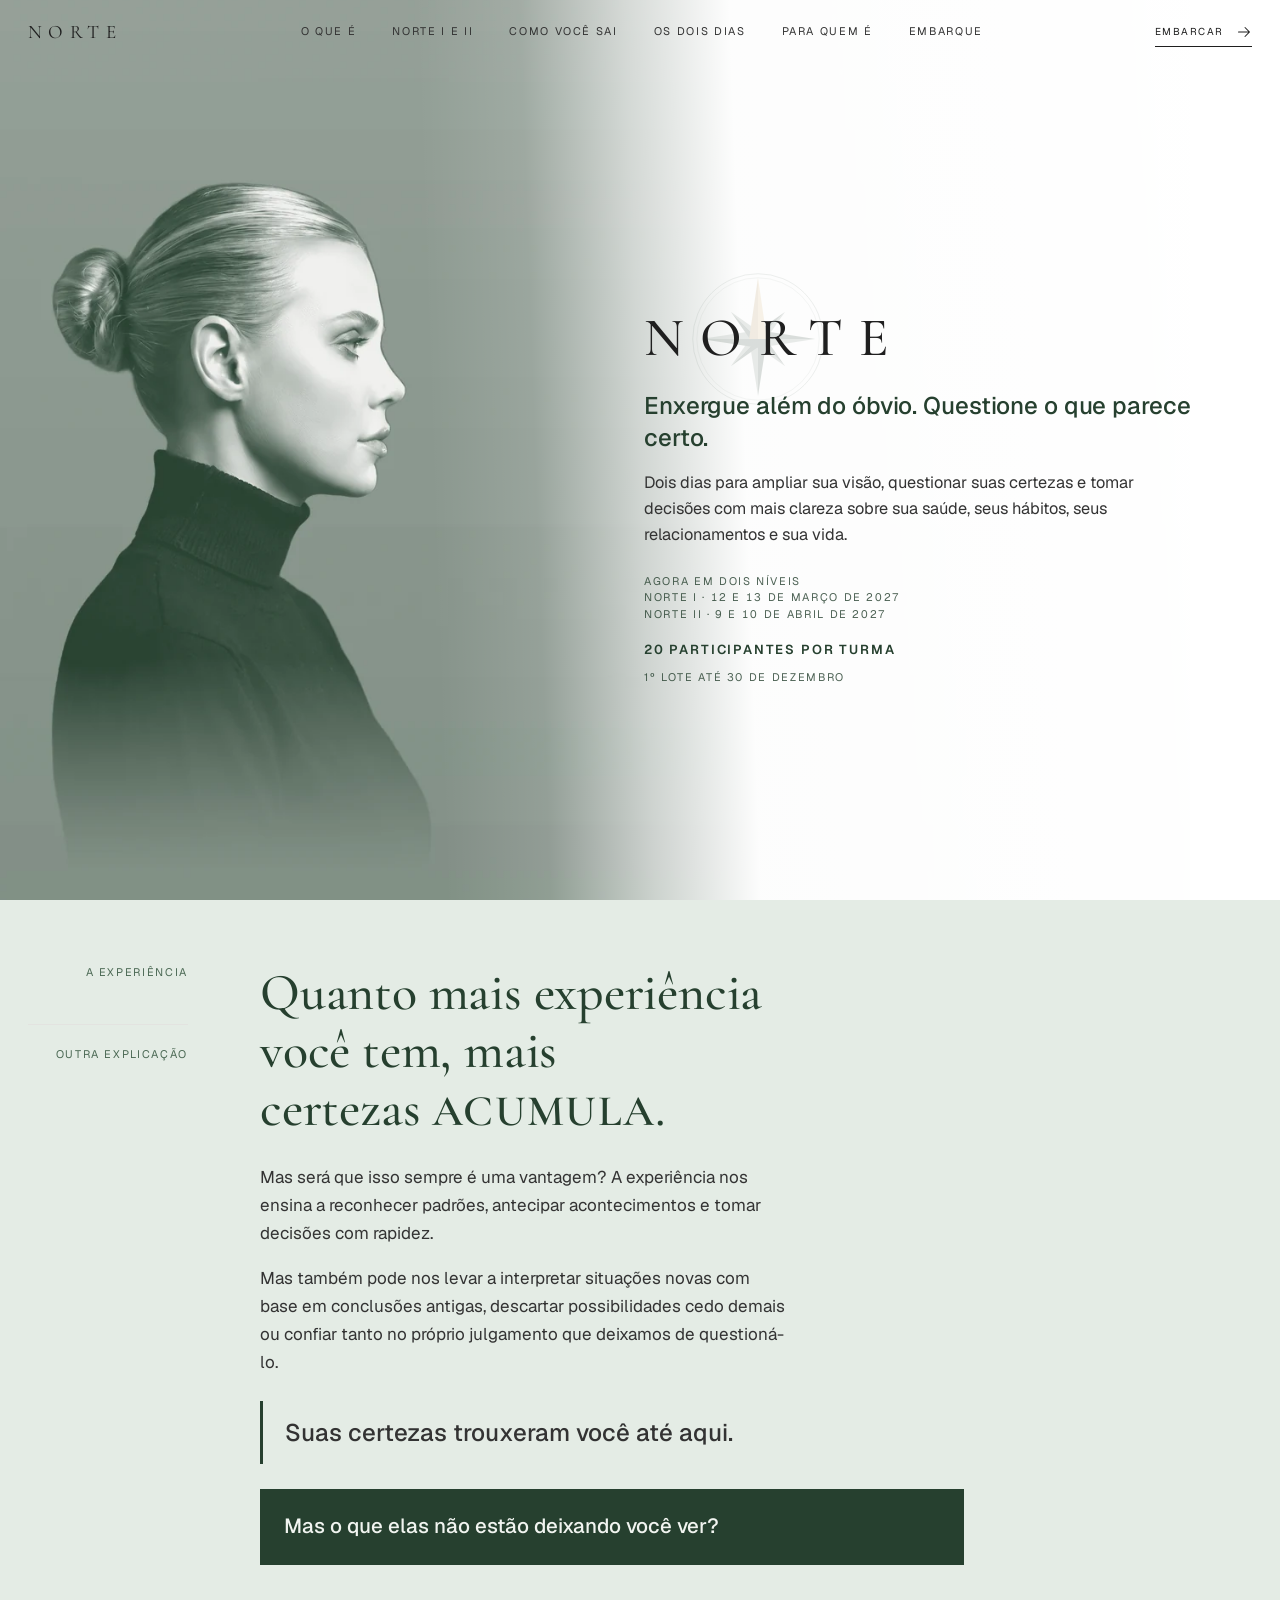
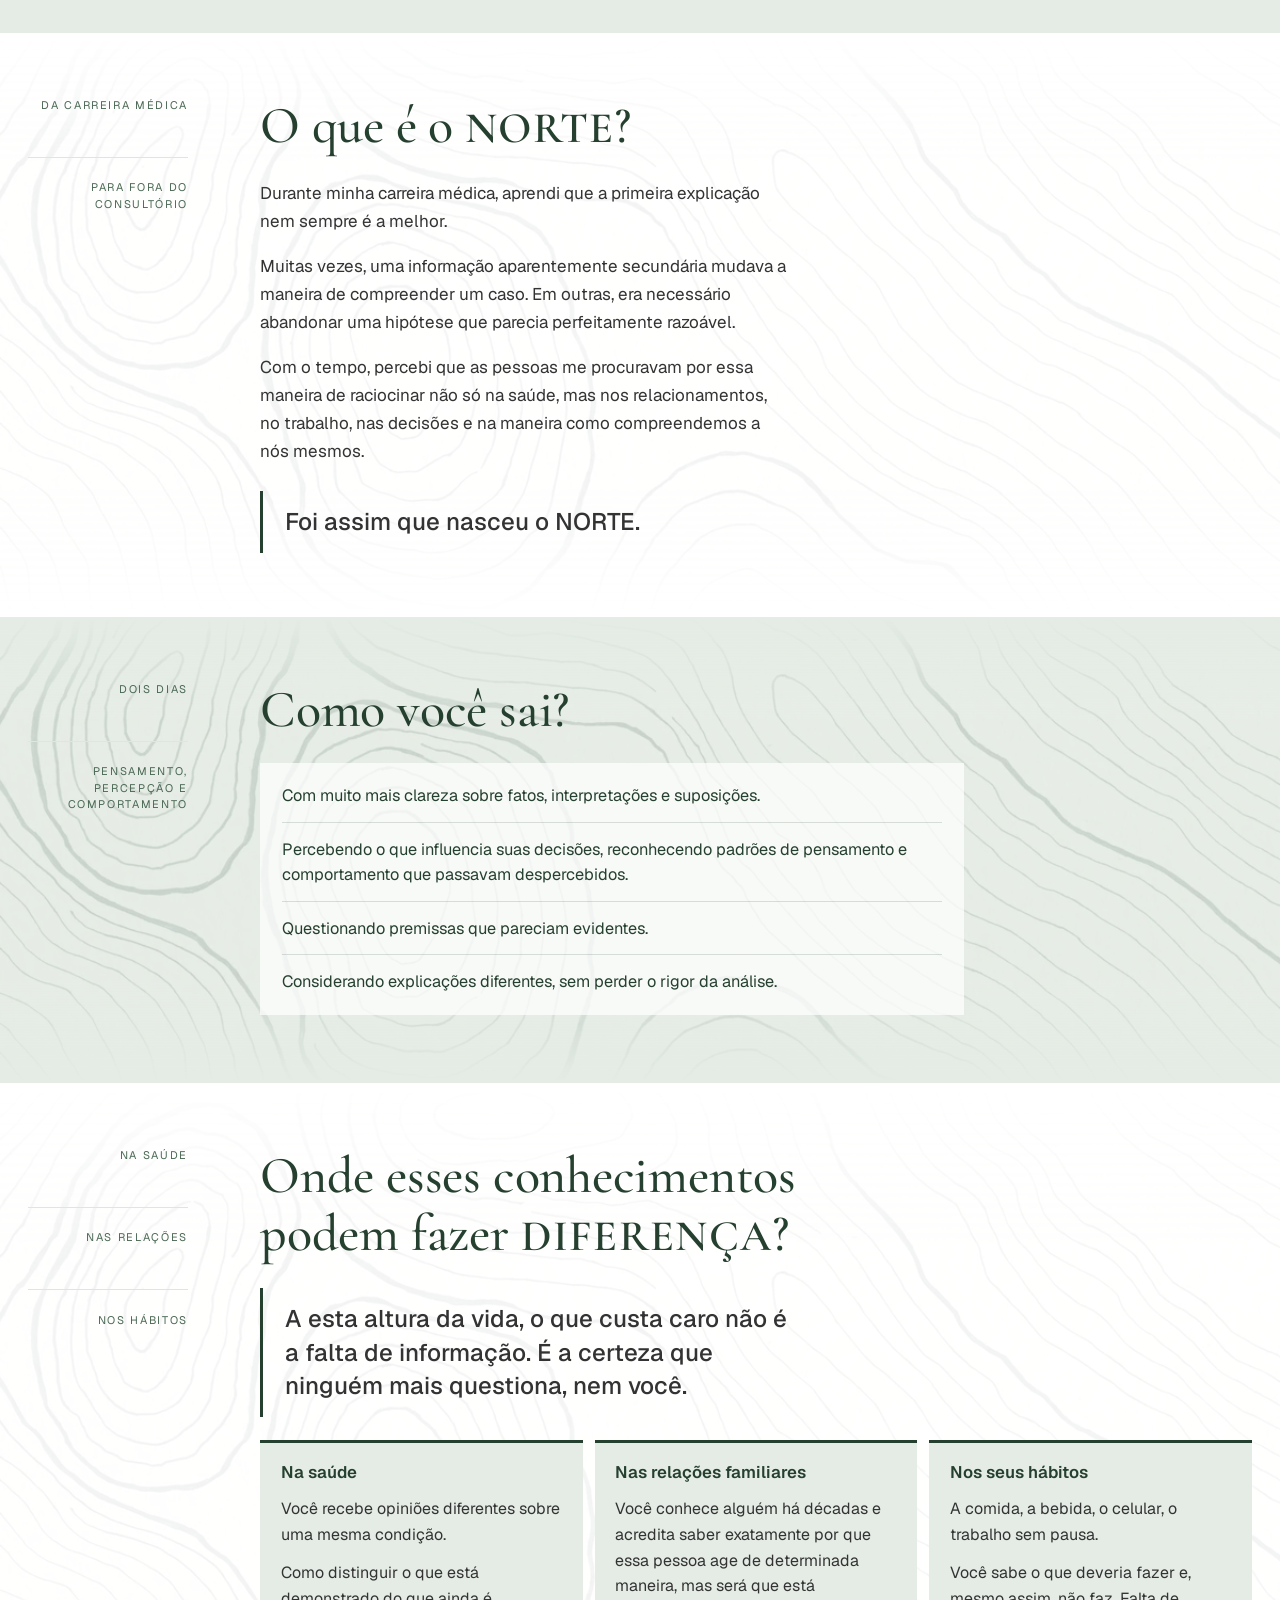
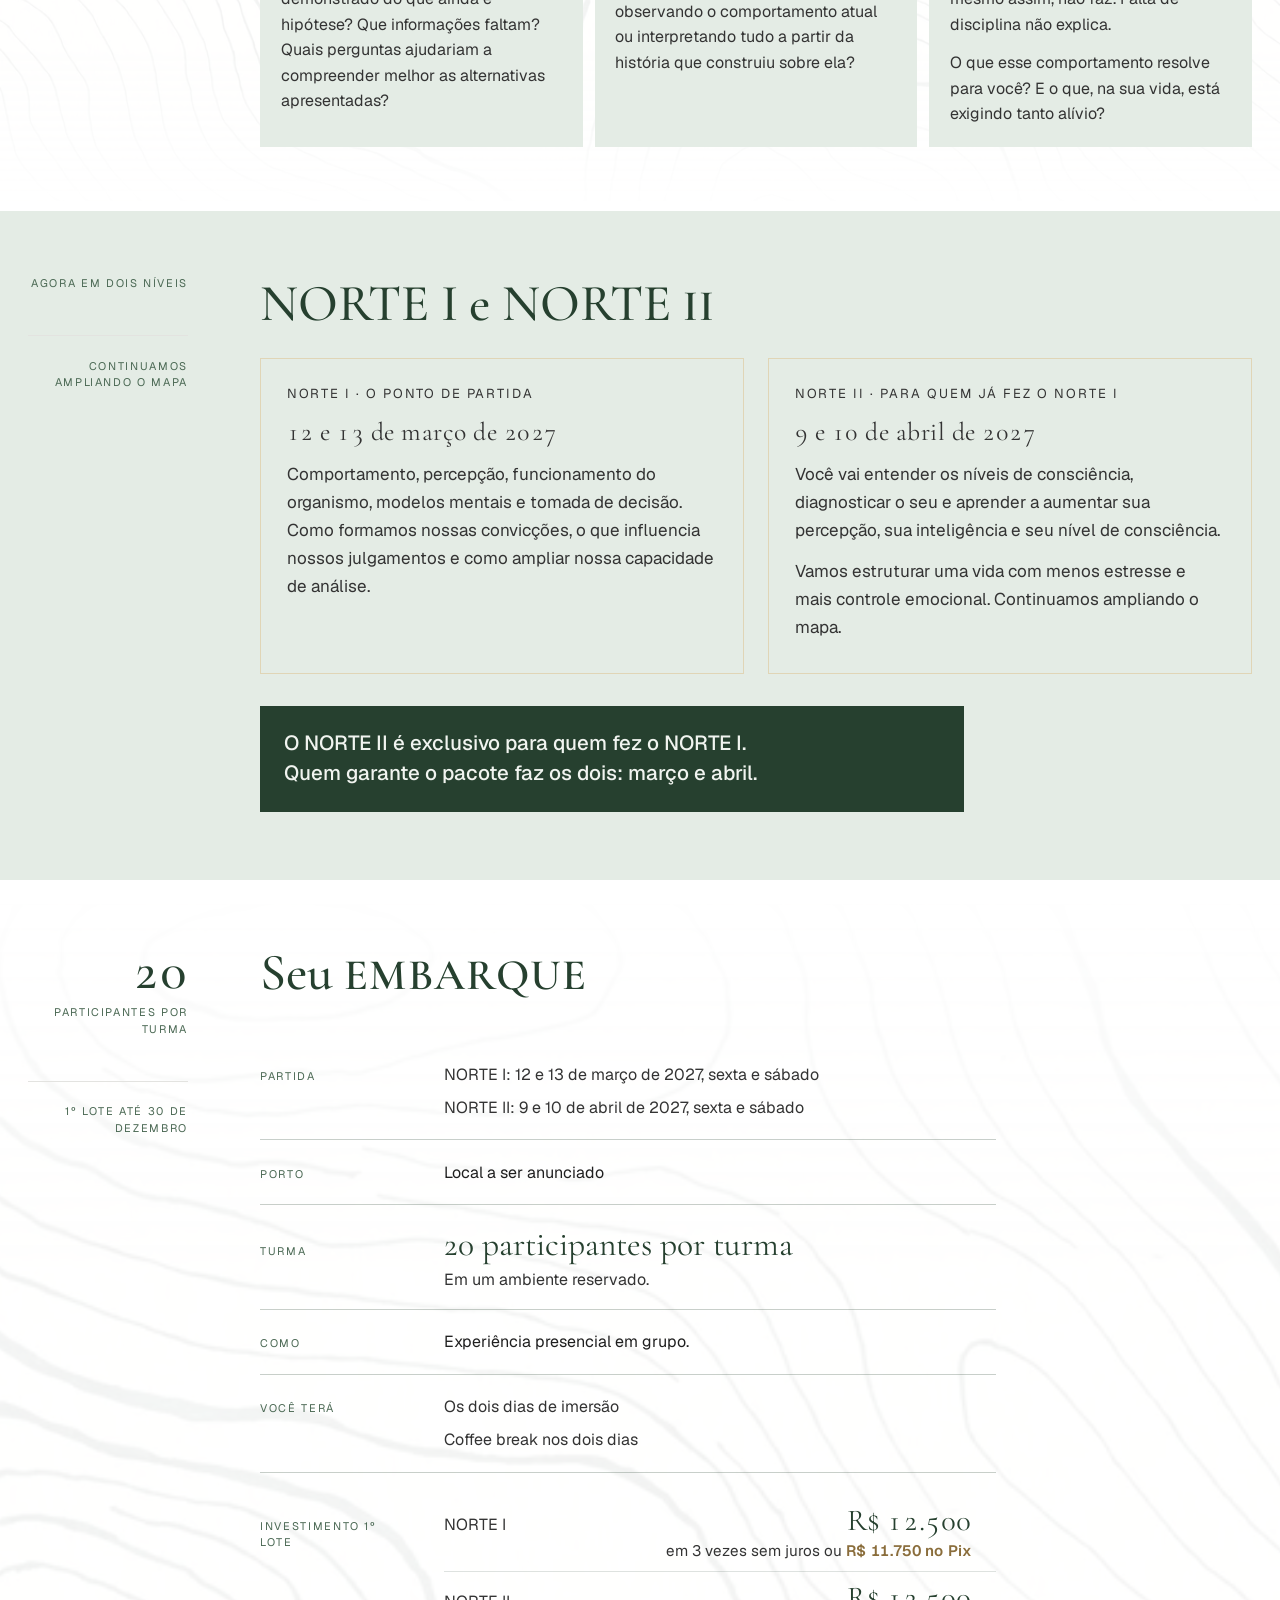
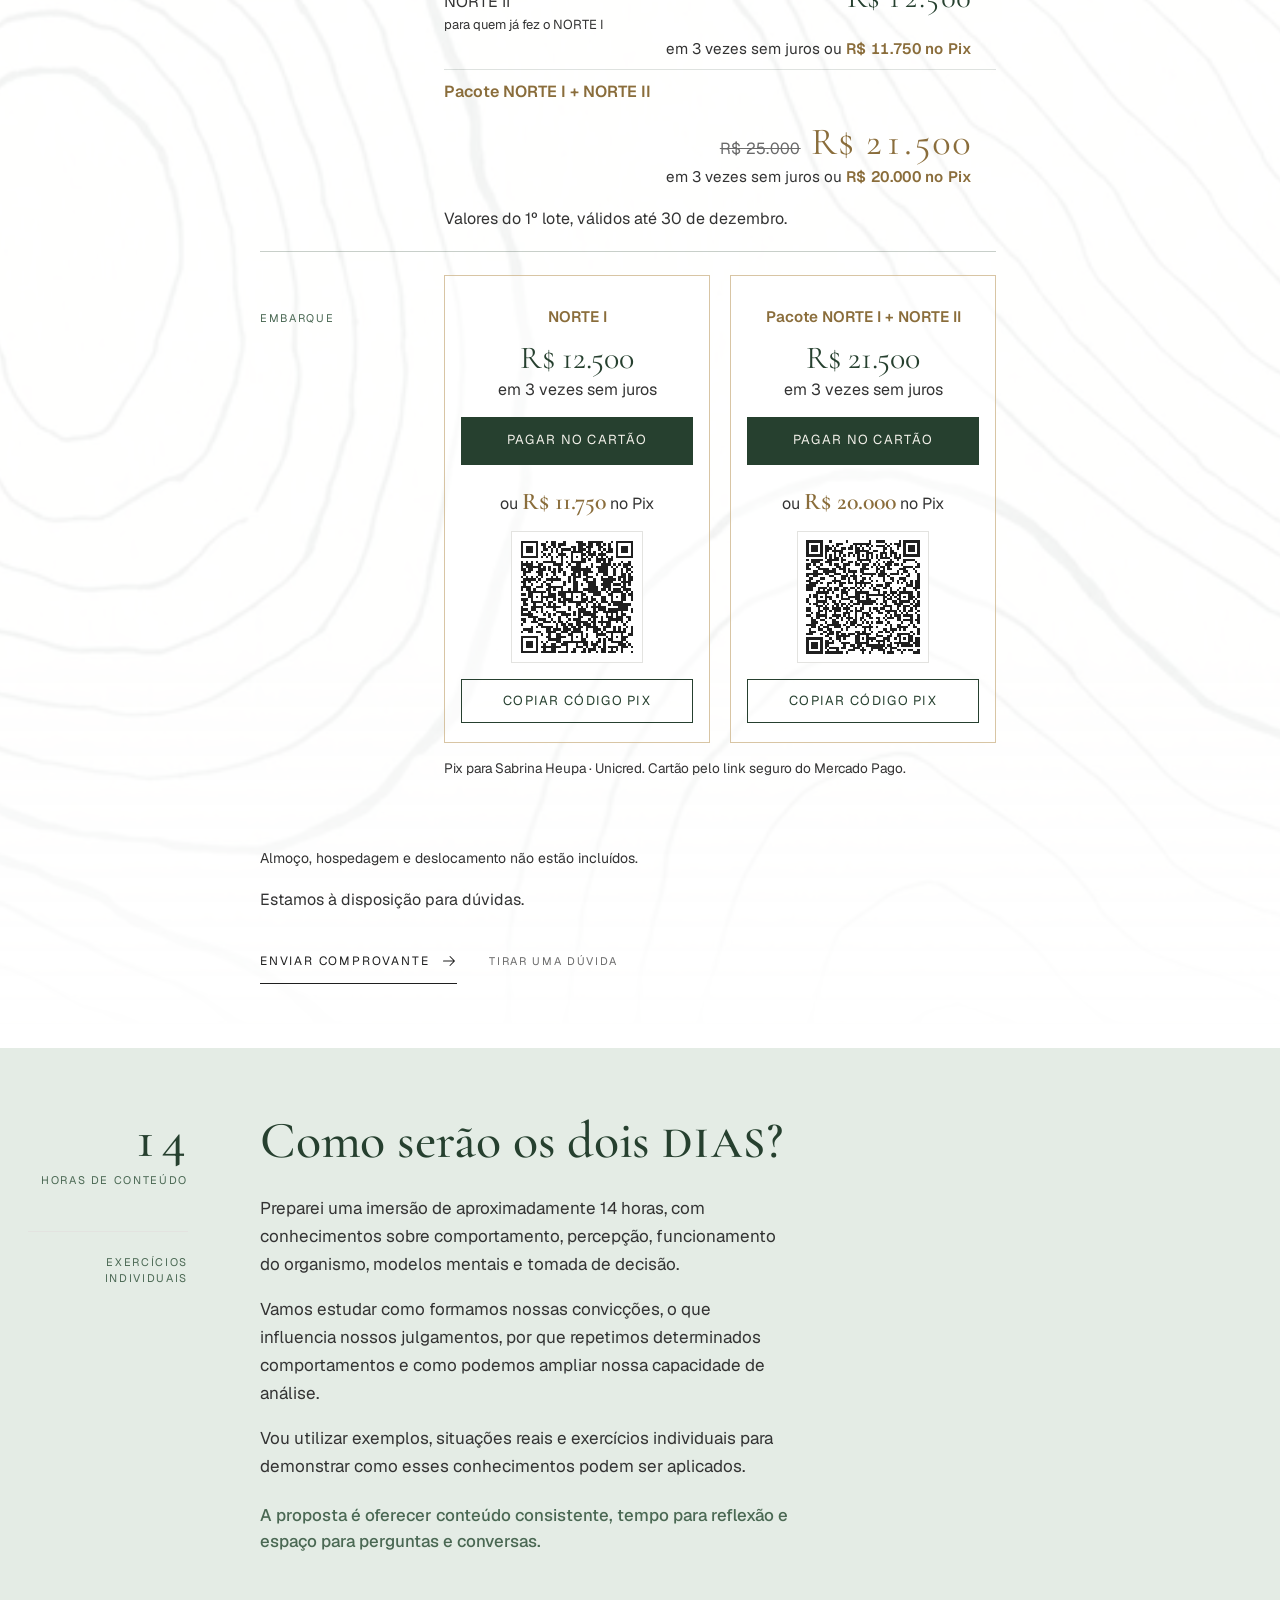
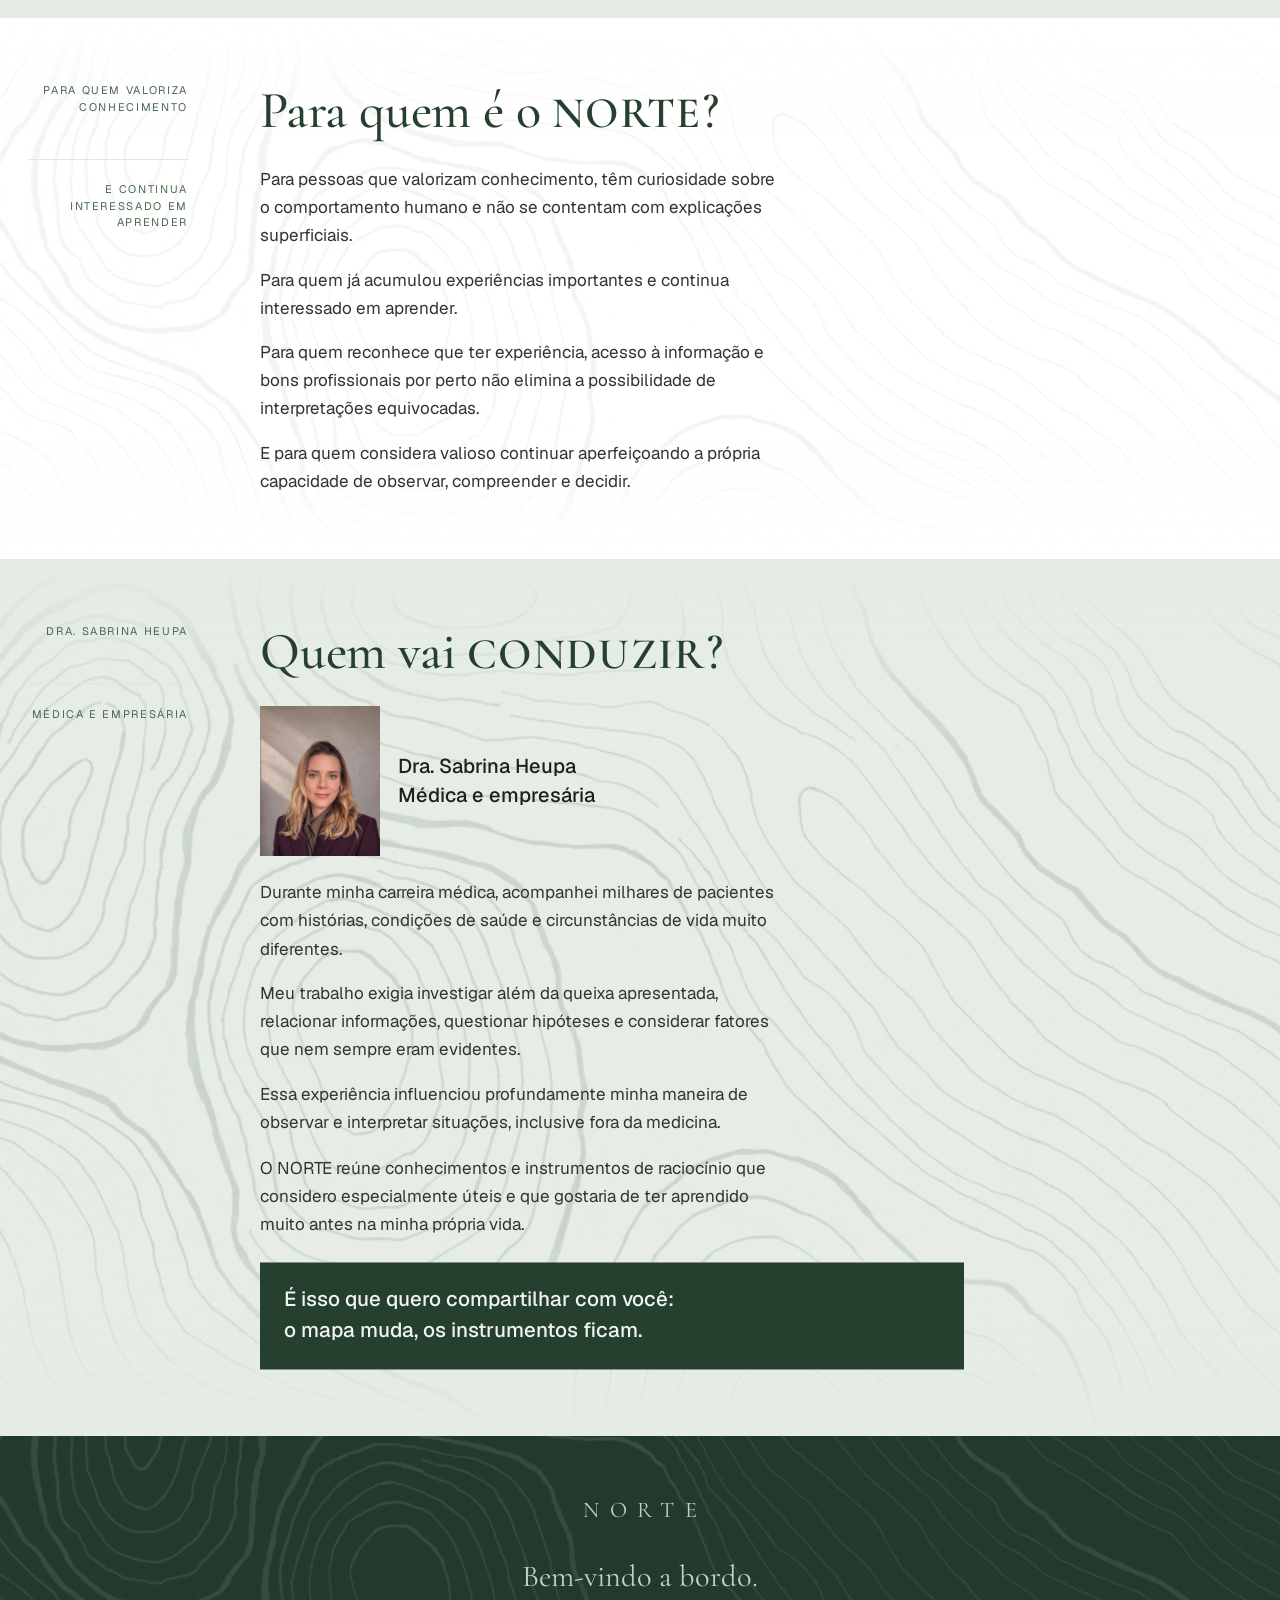
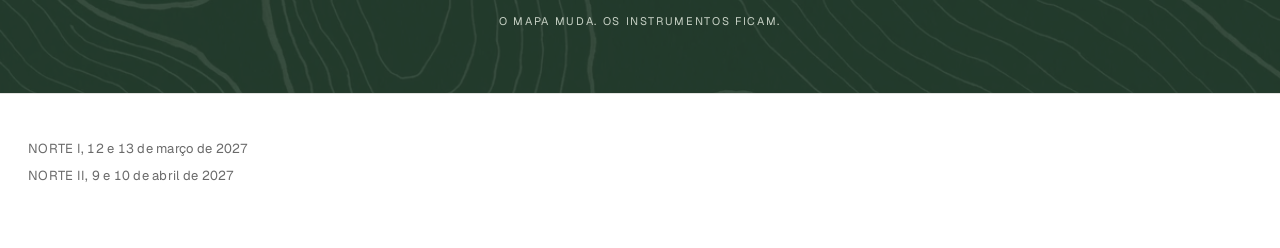
==== commit bd674495: "NORTE: preços 3x sem juros ou Pix e pagamento no cartão Co-Authored-By: Claude Opus 5.5 <noreply@ant" ====
--- a/index.html
+++ b/index.html
@@ -26,8 +26,8 @@
     <meta name="twitter:description" content="O mapa muda. Os instrumentos ficam. NORTE I em 12 e 13 de março e NORTE II em 9 e 10 de abril de 2027." />
     <title>NORTE | Imersão presencial com Dra. Sabrina Heupa</title>
     <style>html { background: #FFFFFF; } body { margin: 0; }</style>
-    <script type="module" crossorigin src="/assets/index-BdhSgkPU.js"></script>
-    <link rel="stylesheet" crossorigin href="/assets/index-DIOkN3xz.css">
+    <script type="module" crossorigin src="/assets/index-QGX08Qeq.js"></script>
+    <link rel="stylesheet" crossorigin href="/assets/index-BcQGCJWl.css">
   </head>
   <body>
     <div id="root"></div>
--- a/assets/index-BcQGCJWl.css
+++ b/assets/index-BcQGCJWl.css
@@ -0,0 +1 @@
+@font-face{font-family:Cormorant Garamond;font-style:normal;font-display:swap;font-weight:400;src:url(/assets/cormorant-garamond-cyrillic-ext-400-normal-W3Dto7M0.woff2) format("woff2"),url(/assets/cormorant-garamond-cyrillic-ext-400-normal-DLdKLAvx.woff) format("woff");unicode-range:U+0460-052F,U+1C80-1C8A,U+20B4,U+2DE0-2DFF,U+A640-A69F,U+FE2E-FE2F}@font-face{font-family:Cormorant Garamond;font-style:normal;font-display:swap;font-weight:400;src:url(/assets/cormorant-garamond-cyrillic-400-normal-DD2KOZkl.woff2) format("woff2"),url(/assets/cormorant-garamond-cyrillic-400-normal-CVFrM67f.woff) format("woff");unicode-range:U+0301,U+0400-045F,U+0490-0491,U+04B0-04B1,U+2116}@font-face{font-family:Cormorant Garamond;font-style:normal;font-display:swap;font-weight:400;src:url(/assets/cormorant-garamond-vietnamese-400-normal-6K-YXo6g.woff2) format("woff2"),url(/assets/cormorant-garamond-vietnamese-400-normal-4uxlocMh.woff) format("woff");unicode-range:U+0102-0103,U+0110-0111,U+0128-0129,U+0168-0169,U+01A0-01A1,U+01AF-01B0,U+0300-0301,U+0303-0304,U+0308-0309,U+0323,U+0329,U+1EA0-1EF9,U+20AB}@font-face{font-family:Cormorant Garamond;font-style:normal;font-display:swap;font-weight:400;src:url(/assets/cormorant-garamond-latin-ext-400-normal-Drx2k2n9.woff2) format("woff2"),url(/assets/cormorant-garamond-latin-ext-400-normal-uvC0WHQr.woff) format("woff");unicode-range:U+0100-02BA,U+02BD-02C5,U+02C7-02CC,U+02CE-02D7,U+02DD-02FF,U+0304,U+0308,U+0329,U+1D00-1DBF,U+1E00-1E9F,U+1EF2-1EFF,U+2020,U+20A0-20AB,U+20AD-20C0,U+2113,U+2C60-2C7F,U+A720-A7FF}@font-face{font-family:Cormorant Garamond;font-style:normal;font-display:swap;font-weight:400;src:url(/assets/cormorant-garamond-latin-400-normal-B-1hWBU7.woff2) format("woff2"),url(/assets/cormorant-garamond-latin-400-normal-B7YtguxJ.woff) format("woff");unicode-range:U+0000-00FF,U+0131,U+0152-0153,U+02BB-02BC,U+02C6,U+02DA,U+02DC,U+0304,U+0308,U+0329,U+2000-206F,U+20AC,U+2122,U+2191,U+2193,U+2212,U+2215,U+FEFF,U+FFFD}@font-face{font-family:Cormorant Garamond;font-style:normal;font-display:swap;font-weight:500;src:url(/assets/cormorant-garamond-cyrillic-ext-500-normal-Yta7XZ9C.woff2) format("woff2"),url(/assets/cormorant-garamond-cyrillic-ext-500-normal-lsPpqi9g.woff) format("woff");unicode-range:U+0460-052F,U+1C80-1C8A,U+20B4,U+2DE0-2DFF,U+A640-A69F,U+FE2E-FE2F}@font-face{font-family:Cormorant Garamond;font-style:normal;font-display:swap;font-weight:500;src:url(/assets/cormorant-garamond-cyrillic-500-normal-CyAY5ZLS.woff2) format("woff2"),url(/assets/cormorant-garamond-cyrillic-500-normal-DkJXBcIH.woff) format("woff");unicode-range:U+0301,U+0400-045F,U+0490-0491,U+04B0-04B1,U+2116}@font-face{font-family:Cormorant Garamond;font-style:normal;font-display:swap;font-weight:500;src:url(/assets/cormorant-garamond-vietnamese-500-normal-BZGLGj12.woff2) format("woff2"),url(/assets/cormorant-garamond-vietnamese-500-normal-DqXqCC0q.woff) format("woff");unicode-range:U+0102-0103,U+0110-0111,U+0128-0129,U+0168-0169,U+01A0-01A1,U+01AF-01B0,U+0300-0301,U+0303-0304,U+0308-0309,U+0323,U+0329,U+1EA0-1EF9,U+20AB}@font-face{font-family:Cormorant Garamond;font-style:normal;font-display:swap;font-weight:500;src:url(/assets/cormorant-garamond-latin-ext-500-normal-CH1kM7og.woff2) format("woff2"),url(/assets/cormorant-garamond-latin-ext-500-normal-DYeaGGzO.woff) format("woff");unicode-range:U+0100-02BA,U+02BD-02C5,U+02C7-02CC,U+02CE-02D7,U+02DD-02FF,U+0304,U+0308,U+0329,U+1D00-1DBF,U+1E00-1E9F,U+1EF2-1EFF,U+2020,U+20A0-20AB,U+20AD-20C0,U+2113,U+2C60-2C7F,U+A720-A7FF}@font-face{font-family:Cormorant Garamond;font-style:normal;font-display:swap;font-weight:500;src:url(/assets/cormorant-garamond-latin-500-normal-BsRWmXhO.woff2) format("woff2"),url(/assets/cormorant-garamond-latin-500-normal-zIXX3Q-H.woff) format("woff");unicode-range:U+0000-00FF,U+0131,U+0152-0153,U+02BB-02BC,U+02C6,U+02DA,U+02DC,U+0304,U+0308,U+0329,U+2000-206F,U+20AC,U+2122,U+2191,U+2193,U+2212,U+2215,U+FEFF,U+FFFD}@font-face{font-family:Cormorant Garamond;font-style:italic;font-display:swap;font-weight:500;src:url(/assets/cormorant-garamond-cyrillic-ext-500-italic-ClXnudBg.woff2) format("woff2"),url(/assets/cormorant-garamond-cyrillic-ext-500-italic-DakTmaFY.woff) format("woff");unicode-range:U+0460-052F,U+1C80-1C8A,U+20B4,U+2DE0-2DFF,U+A640-A69F,U+FE2E-FE2F}@font-face{font-family:Cormorant Garamond;font-style:italic;font-display:swap;font-weight:500;src:url(/assets/cormorant-garamond-cyrillic-500-italic-DVnfXoMy.woff2) format("woff2"),url(/assets/cormorant-garamond-cyrillic-500-italic-C9gO-8KC.woff) format("woff");unicode-range:U+0301,U+0400-045F,U+0490-0491,U+04B0-04B1,U+2116}@font-face{font-family:Cormorant Garamond;font-style:italic;font-display:swap;font-weight:500;src:url(/assets/cormorant-garamond-vietnamese-500-italic-D3igDnAQ.woff2) format("woff2"),url(/assets/cormorant-garamond-vietnamese-500-italic-C-296ow0.woff) format("woff");unicode-range:U+0102-0103,U+0110-0111,U+0128-0129,U+0168-0169,U+01A0-01A1,U+01AF-01B0,U+0300-0301,U+0303-0304,U+0308-0309,U+0323,U+0329,U+1EA0-1EF9,U+20AB}@font-face{font-family:Cormorant Garamond;font-style:italic;font-display:swap;font-weight:500;src:url(/assets/cormorant-garamond-latin-ext-500-italic-CE7zdTnu.woff2) format("woff2"),url(/assets/cormorant-garamond-latin-ext-500-italic-CalKM9tT.woff) format("woff");unicode-range:U+0100-02BA,U+02BD-02C5,U+02C7-02CC,U+02CE-02D7,U+02DD-02FF,U+0304,U+0308,U+0329,U+1D00-1DBF,U+1E00-1E9F,U+1EF2-1EFF,U+2020,U+20A0-20AB,U+20AD-20C0,U+2113,U+2C60-2C7F,U+A720-A7FF}@font-face{font-family:Cormorant Garamond;font-style:italic;font-display:swap;font-weight:500;src:url(/assets/cormorant-garamond-latin-500-italic-Y14P-dkT.woff2) format("woff2"),url(/assets/cormorant-garamond-latin-500-italic-DhNIfkTX.woff) format("woff");unicode-range:U+0000-00FF,U+0131,U+0152-0153,U+02BB-02BC,U+02C6,U+02DA,U+02DC,U+0304,U+0308,U+0329,U+2000-206F,U+20AC,U+2122,U+2191,U+2193,U+2212,U+2215,U+FEFF,U+FFFD}@font-face{font-family:Cormorant Garamond;font-style:normal;font-display:swap;font-weight:600;src:url(/assets/cormorant-garamond-cyrillic-ext-600-normal-BMhMHfrj.woff2) format("woff2"),url(/assets/cormorant-garamond-cyrillic-ext-600-normal-CsIYWmWK.woff) format("woff");unicode-range:U+0460-052F,U+1C80-1C8A,U+20B4,U+2DE0-2DFF,U+A640-A69F,U+FE2E-FE2F}@font-face{font-family:Cormorant Garamond;font-style:normal;font-display:swap;font-weight:600;src:url(/assets/cormorant-garamond-cyrillic-600-normal-C2atO-64.woff2) format("woff2"),url(/assets/cormorant-garamond-cyrillic-600-normal-FNmA3REe.woff) format("woff");unicode-range:U+0301,U+0400-045F,U+0490-0491,U+04B0-04B1,U+2116}@font-face{font-family:Cormorant Garamond;font-style:normal;font-display:swap;font-weight:600;src:url(/assets/cormorant-garamond-vietnamese-600-normal-BoXdMtcr.woff2) format("woff2"),url(/assets/cormorant-garamond-vietnamese-600-normal-C4HEjEaf.woff) format("woff");unicode-range:U+0102-0103,U+0110-0111,U+0128-0129,U+0168-0169,U+01A0-01A1,U+01AF-01B0,U+0300-0301,U+0303-0304,U+0308-0309,U+0323,U+0329,U+1EA0-1EF9,U+20AB}@font-face{font-family:Cormorant Garamond;font-style:normal;font-display:swap;font-weight:600;src:url(/assets/cormorant-garamond-latin-ext-600-normal-DaBc-lu7.woff2) format("woff2"),url(/assets/cormorant-garamond-latin-ext-600-normal-Dk3-quAP.woff) format("woff");unicode-range:U+0100-02BA,U+02BD-02C5,U+02C7-02CC,U+02CE-02D7,U+02DD-02FF,U+0304,U+0308,U+0329,U+1D00-1DBF,U+1E00-1E9F,U+1EF2-1EFF,U+2020,U+20A0-20AB,U+20AD-20C0,U+2113,U+2C60-2C7F,U+A720-A7FF}@font-face{font-family:Cormorant Garamond;font-style:normal;font-display:swap;font-weight:600;src:url(/assets/cormorant-garamond-latin-600-normal-Co1r35X9.woff2) format("woff2"),url(/assets/cormorant-garamond-latin-600-normal-2CBVLo0M.woff) format("woff");unicode-range:U+0000-00FF,U+0131,U+0152-0153,U+02BB-02BC,U+02C6,U+02DA,U+02DC,U+0304,U+0308,U+0329,U+2000-206F,U+20AC,U+2122,U+2191,U+2193,U+2212,U+2215,U+FEFF,U+FFFD}@font-face{font-family:Geist Variable;font-style:normal;font-display:swap;font-weight:100 900;src:url(/assets/geist-cyrillic-ext-wght-normal-DjL33-gN.woff2) format("woff2-variations");unicode-range:U+0460-052F,U+1C80-1C8A,U+20B4,U+2DE0-2DFF,U+A640-A69F,U+FE2E-FE2F}@font-face{font-family:Geist Variable;font-style:normal;font-display:swap;font-weight:100 900;src:url(/assets/geist-cyrillic-wght-normal-BEAKL7Jp.woff2) format("woff2-variations");unicode-range:U+0301,U+0400-045F,U+0490-0491,U+04B0-04B1,U+2116}@font-face{font-family:Geist Variable;font-style:normal;font-display:swap;font-weight:100 900;src:url(/assets/geist-vietnamese-wght-normal-6IgcOCM7.woff2) format("woff2-variations");unicode-range:U+0102-0103,U+0110-0111,U+0128-0129,U+0168-0169,U+01A0-01A1,U+01AF-01B0,U+0300-0301,U+0303-0304,U+0308-0309,U+0323,U+0329,U+1EA0-1EF9,U+20AB}@font-face{font-family:Geist Variable;font-style:normal;font-display:swap;font-weight:100 900;src:url(/assets/geist-latin-ext-wght-normal-DC-KSUi6.woff2) format("woff2-variations");unicode-range:U+0100-02BA,U+02BD-02C5,U+02C7-02CC,U+02CE-02D7,U+02DD-02FF,U+0304,U+0308,U+0329,U+1D00-1DBF,U+1E00-1E9F,U+1EF2-1EFF,U+2020,U+20A0-20AB,U+20AD-20C0,U+2113,U+2C60-2C7F,U+A720-A7FF}@font-face{font-family:Geist Variable;font-style:normal;font-display:swap;font-weight:100 900;src:url(/assets/geist-latin-wght-normal-BgDaEnEv.woff2) format("woff2-variations");unicode-range:U+0000-00FF,U+0131,U+0152-0153,U+02BB-02BC,U+02C6,U+02DA,U+02DC,U+0304,U+0308,U+0329,U+2000-206F,U+20AC,U+2122,U+2191,U+2193,U+2212,U+2215,U+FEFF,U+FFFD}:root{--papel: #FFFFFF;--papel-2: #F2F2F2;--papel-3: #F6F6F4;--tinta: #1F1F1F;--tinta-media: #333333;--tinta-fraca: #6A6A6A;--verde: #26402F;--verde-medio: #4A6853;--verde-claro: #E4ECE5;--fio: #E3E3E0;--fio-forte: #BDBDB8;--display: "Cormorant Garamond", "Iowan Old Style", Georgia, serif;--texto: "Geist Variable", -apple-system, BlinkMacSystemFont, "Segoe UI", Roboto, Helvetica, Arial, sans-serif;--medida: 33rem;--larga: 62rem;--larg: 87.5rem;--curva: .16, 1, .3, 1}*{box-sizing:border-box}html{background:var(--papel);scroll-behavior:smooth;-webkit-text-size-adjust:100%}body{margin:0;color:var(--tinta);font-family:var(--texto);font-size:1.0625rem;font-weight:400;line-height:1.65;font-feature-settings:"kern" 1,"liga" 1;-webkit-font-smoothing:antialiased;overflow-x:hidden}h1,h2,h3{font-family:var(--display);font-weight:500;line-height:1.08;letter-spacing:-.004em;margin:0}p{margin:0 0 1.35rem}p:last-child{margin-bottom:0}a{color:inherit;text-decoration:none}img{display:block;max-width:100%;height:auto}::selection{background:#d4dcd2}:focus-visible{outline:2px solid var(--verde);outline-offset:3px}.pular{position:absolute;left:-9999px}.pular:focus{left:1rem;top:1rem;z-index:100;background:var(--verde);color:var(--papel-3);padding:.75rem 1rem;font-size:.875rem}.faixa{width:100%;max-width:var(--larg);margin:0 auto;padding:0 1.75rem}.medida{max-width:var(--medida)}.versal{font-size:.6875rem;font-weight:400;letter-spacing:.15em;text-transform:uppercase;line-height:1.5}.num{font-variant-numeric:tabular-nums;letter-spacing:.02em}.topo{position:fixed;top:0;left:0;right:0;z-index:40;height:64px;display:flex;align-items:center;transition:background .4s ease,border-color .4s ease,backdrop-filter .4s ease;border-bottom:1px solid transparent}.topo-fixo{background:#ffffffeb;backdrop-filter:blur(14px);-webkit-backdrop-filter:blur(14px);border-bottom-color:var(--fio)}.topo-linha{display:flex;align-items:center;justify-content:space-between;gap:1.5rem}.topo-marca{font-family:var(--display);font-size:1.1875rem;letter-spacing:.34em;padding-right:.34em}.topo-links{display:flex;gap:2.25rem;color:var(--tinta-media)}.topo-links a{position:relative}.topo-links a:after{content:"";position:absolute;left:0;right:100%;bottom:-4px;height:1px;background:var(--verde);transition:right .35s cubic-bezier(var(--curva))}.topo-links a:hover{color:var(--tinta)}.topo-links a:hover:after{right:0}@media(max-width:64rem){.topo-links{display:none}}.acao{display:inline-flex;align-items:center;gap:.75rem;white-space:nowrap;font-family:var(--texto);font-size:.6875rem;font-weight:400;letter-spacing:.15em;text-transform:uppercase;line-height:1;padding:.85rem 0 .7rem;background:transparent;color:var(--tinta);border:0;border-bottom:1px solid var(--tinta);transition:color .25s cubic-bezier(var(--curva)),border-color .25s cubic-bezier(var(--curva))}.acao:hover{color:var(--verde);border-bottom-color:var(--verde)}.acao svg{transition:transform .3s cubic-bezier(var(--curva))}.acao:hover svg{transform:translate(4px)}.acao-vazia{color:var(--tinta-fraca);border-bottom-color:transparent}.acao-vazia:hover{color:var(--tinta);border-bottom-color:var(--tinta)}.acao-mini{font-size:.625rem;padding:.5rem 0 .4rem}.acao-grande{font-size:.75rem;padding:1rem 0 .85rem}.capa{position:relative;min-height:clamp(42rem,100dvh,60rem);display:flex;flex-direction:column;justify-content:flex-end;padding:6.5rem 0 3rem;overflow:hidden}.capa-fundo{position:absolute;top:0;right:0;bottom:0;left:0;z-index:-2}.capa-fundo img{width:100%;height:100%;object-fit:cover;object-position:0% 30%}.capa-veu{position:absolute;top:0;right:0;bottom:0;left:0;z-index:-1;background:linear-gradient(180deg,#fff3,#fff0 26%,#ffffffb8 58%,#fffffff7 78%,#fff)}@media(min-width:64rem){.capa-fundo img{width:93%;object-position:50% 33%}.capa-baixo{justify-content:end}.capa-veu{background:linear-gradient(268deg,#fff,#fffffffa 42%,#fff9,#ffffff1f,#fff0 66%)}}.capa-marca{font-family:var(--display);font-weight:500;font-size:clamp(2.2rem,5vw,3.4rem);line-height:.9;letter-spacing:.3em;margin:0 0 1.5rem;color:var(--tinta)}.capa-baixo{display:grid;grid-template-columns:1fr;gap:2rem;margin-top:auto}@media(min-width:64rem){.capa-baixo{grid-template-columns:minmax(0,48rem)}}.capa h1{font-size:clamp(1.85rem,5.6vw,3.4rem);font-style:normal;line-height:1.1;margin-bottom:1.35rem;text-wrap:balance;max-width:22ch;color:var(--tinta)}.capa-acoes{display:flex;flex-wrap:wrap;gap:2rem;align-items:center}.capa-dados{color:var(--tinta);margin:0 0 2rem}.capa-dados p{margin:0 0 .5rem}.capa-dados .num{color:var(--tinta)}@media(max-width:63.99rem){.capa{min-height:80vh;min-height:80dvh;justify-content:flex-start;padding:49vh 0 2.5rem}.capa-marca{position:absolute;top:20vh;left:46%;right:1.75rem;z-index:2;font-size:clamp(1.6rem,7.6vw,2.1rem);letter-spacing:.3em;margin:0}.capa-fundo{inset:auto;top:0;left:0;right:0;height:58vh}.capa-veu{inset:auto;top:0;left:0;right:0;height:58vh;background:linear-gradient(180deg,#fff0,#fff0 62%,#ffffffd9 86%,#fff)}.capa-baixo{margin-top:0}.capa-sub{font-size:1rem}}.bloco{position:relative;padding:4.7rem 0}@media(min-width:60rem){.bloco{padding:6rem 0}}.bloco-verde{background:var(--verde-claro)}.bloco-verde.tex:before{opacity:.14}.tex{position:relative}.tex:before{content:"";position:absolute;top:0;right:0;bottom:0;left:0;z-index:0;pointer-events:none;background-image:url(/imagens/curvas.webp);background-size:cover;background-position:center;opacity:.06;mask-image:linear-gradient(180deg,transparent,#000 22%,#000 78%,transparent);-webkit-mask-image:linear-gradient(180deg,transparent,#000 22%,#000 78%,transparent)}.tex>*{position:relative;z-index:1}.cabeca{margin-bottom:2.75rem}.cabeca h2{font-size:clamp(2.1rem,4.2vw,3.25rem);line-height:1.12;color:var(--verde);text-wrap:balance;max-width:22ch}h2 strong{font-weight:600;text-transform:uppercase;font-size:.84em;letter-spacing:.03em}.cabeca-rotulo{color:var(--verde);margin:0 0 .9rem}.margeada{display:grid;grid-template-columns:1fr;gap:2rem}@media(min-width:64rem){.margeada{grid-template-columns:10rem minmax(0,var(--larga));gap:4.5rem;align-items:start}.prosa p,.casos,.caso-fecho,.ficha,.nota{max-width:var(--medida)}.destaque{max-width:44rem}.colunas{max-width:none;column-count:2;column-gap:3rem}.colunas p{max-width:none;break-inside:avoid}.margem{position:sticky;top:7.5rem;text-align:right}}.margem{color:var(--verde-medio)}@media(max-width:63.99rem){.margem{display:none}.margeada{gap:0}}.margem-bloco{padding-bottom:1.35rem;margin-bottom:1.35rem}.margem-bloco+.margem-bloco{border-top:1px solid var(--fio);padding-top:1.35rem}.margem-numero{font-family:var(--display);font-weight:500;font-size:3.4rem;line-height:1;color:var(--verde);display:block;margin-bottom:.35rem}.prosa p{color:var(--tinta-media)}.destaque{font-family:var(--display);font-weight:500;font-size:clamp(1.7rem,3.4vw,2.4rem);line-height:1.22;color:var(--verde);margin:3rem 0;padding:1.25rem 0 1.25rem 1.75rem;border-left:3px solid var(--verde);text-wrap:balance}.linha-fim{font-family:var(--display);font-weight:500;font-size:clamp(1.25rem,2.2vw,1.5rem);line-height:1.35;color:var(--verde-medio)!important;margin-top:2.25rem}.abre{font-family:var(--display);font-weight:500;font-size:clamp(1.45rem,2.8vw,1.9rem);line-height:1.3;color:var(--tinta)!important;margin-bottom:1.75rem;text-wrap:balance}@media(min-width:48rem){.duas{grid-template-columns:1fr 1fr;gap:1.25rem}}.cartao{background:#fff;border-top:3px solid var(--verde);padding:1.5rem 1.5rem 1.6rem}.cartao p{margin:0;font-size:1rem;line-height:1.6;max-width:none}.caixa{background:var(--verde);color:#f1f4f0;padding:1.75rem 1.75rem 1.85rem;margin:2rem 0 2.25rem}.caixa p{margin:0;max-width:none;color:#f1f4f0!important;font-family:var(--display);font-weight:500;font-size:clamp(1.35rem,2.4vw,1.7rem);line-height:1.3;text-wrap:balance}.cartao-suave{background:var(--verde-claro)}.cartao-solo{margin:2rem 0 2.25rem}.perguntas{background:var(--verde-claro);padding:1.6rem 1.75rem 1.7rem;margin:2rem 0 2.25rem}.perguntas p{margin:0;max-width:none;color:var(--verde)!important;font-family:var(--display);font-style:italic;font-weight:500;font-size:clamp(1.25rem,2.4vw,1.6rem);line-height:1.3;text-wrap:balance}.perguntas span{display:block}.perguntas span+span{margin-top:.6rem;padding-top:.6rem;border-top:1px solid rgba(38,64,47,.16)}@media(min-width:64rem){.duas,.caixa,.cartao-solo,.perguntas{max-width:44rem}.abre{max-width:40rem}}.casos{margin-top:1.5rem;display:grid;grid-template-columns:1fr;gap:1rem}.caso{background:var(--verde-claro);border-top:3px solid var(--verde);padding:1.5rem 1.5rem 1.6rem}.caso-num{display:block;font-family:var(--display);font-weight:500;font-size:1.5rem;color:var(--verde);line-height:1;margin-bottom:.6rem}.caso p{margin:0;color:var(--tinta-media);font-size:1rem;line-height:1.6;max-width:none}@media(min-width:64rem){.casos{max-width:var(--larga);grid-template-columns:repeat(3,1fr);gap:1.25rem}}@media(min-width:48rem){.painel{padding:2.75rem 3rem}}@media(min-width:64rem){.margem:has(.retrato){text-align:left}}.ficha{margin:2.5rem 0 3rem}.ficha-parcela{display:block;font-family:var(--texto);font-size:1rem;color:var(--tinta-media);margin-top:.35rem}.capa h1.capa-longa{font-size:clamp(1.55rem,3.6vw,2.5rem);line-height:1.22;max-width:30ch}.capa-lema{font-family:var(--display);font-weight:500;font-size:clamp(1.35rem,2.6vw,1.8rem);line-height:1.25;color:var(--verde);margin:0 0 1.75rem}.capa-nota{color:var(--verde);opacity:.82;margin:-.85rem 0 1.75rem}.capa-nota .num{letter-spacing:.15em}.capa-nota-linha{display:block;max-width:calc(100vw - 3rem)}.capa-nota-chamada{margin-top:1.1rem}@media(max-width:40rem){.capa-nota{font-size:.625rem;letter-spacing:.12em}.capa-nota .num{letter-spacing:.12em}}.ficha-marca{letter-spacing:.34em;padding-left:.34em}.ficha>div{display:grid;grid-template-columns:1fr;gap:.35rem;padding:1.2rem 0}.ficha>div+div{border-top:1px solid rgba(38,64,47,.25)}@media(min-width:44rem){.ficha>div{grid-template-columns:9.5rem 1fr;gap:2rem;align-items:baseline}}.ficha dt{color:var(--verde-medio)}.ficha dd{margin:0;font-size:1rem;line-height:1.6}.ficha-valor dd{font-family:var(--display);font-size:2.1rem;line-height:1.2;color:var(--verde)}.nota{font-size:.875rem;color:var(--tinta-fraca);margin-top:1rem}.pix{display:flex;flex-wrap:wrap;gap:1.25rem 1.75rem;align-items:center;margin-top:.25rem}.pix-qr{width:180px;height:180px;background:#fff;padding:8px;box-sizing:content-box;border:1px solid var(--fio)}.pix-texto{min-width:0}.pix-nome{margin:0 0 .35rem;font-size:1rem}.pix-valor{margin:0 0 1rem;font-size:.9375rem;color:var(--tinta-media)}.pix-chave{margin:0 0 1rem;font-size:.8125rem;color:var(--tinta-fraca);word-break:break-all}.pix-botao{cursor:pointer;font-family:var(--texto)}.nota-pix{font-size:1rem;color:var(--tinta-media);margin:0 0 1.5rem;max-width:var(--medida)}.ficha-acoes{display:flex;flex-wrap:wrap;gap:1.5rem 2rem;align-items:center}.fecho{position:relative;background:var(--verde);color:#edf0ea;padding:6rem 0 6.5rem;text-align:center;overflow:hidden}.fecho:before{content:"";position:absolute;top:0;right:0;bottom:0;left:0;z-index:0;pointer-events:none;background-image:url(/imagens/curvas.webp);background-size:cover;background-position:center;opacity:.1;filter:invert(1)}.fecho>*{position:relative;z-index:1}.fecho h2{color:#f4f6f2;font-size:clamp(2rem,4.2vw,3.1rem);line-height:1.12;margin:0 auto 1.75rem;max-width:26ch;text-wrap:balance}.fecho p{color:#c6d0c4}.fecho .medida{margin-left:auto;margin-right:auto}.fecho-marca{font-family:var(--display);font-size:1.4rem;letter-spacing:.46em;padding-left:.46em;color:#edf0ea;margin:3.25rem 0 1.75rem}.fecho-frase{font-family:var(--display);font-size:clamp(1.4rem,2.8vw,1.9rem);line-height:1.3;color:#f4f6f2}.rodape{border-top:1px solid var(--fio);padding:2.75rem 0 3.5rem}.rodape-grade{display:flex;flex-wrap:wrap;gap:1.25rem 3rem;justify-content:space-between;align-items:baseline;font-size:.8125rem;color:var(--tinta-fraca)}.rodape p{margin:0 0 .35rem}@media(prefers-reduced-motion:reduce){html{scroll-behavior:auto}*,*:before,*:after{animation-duration:.001ms!important;transition-duration:.001ms!important}}.capa-apoio{max-width:34rem;font-size:1.02rem;line-height:1.6;margin:.9rem 0 0}.perguntas-brancas{background:#ffffffb8}.perguntas p+p{margin-top:.85rem}.fecho-lema{margin-top:.9rem;opacity:.75}.caso p+p{margin-top:.8rem}.cartao p+p{margin-top:.8rem}.ficha dd p{margin:0}.ficha dd p+p{margin-top:.8rem}.ficha-ponte{margin-bottom:1.1rem}.ficha-ponte p{font-family:var(--texto);font-size:1rem;line-height:1.6;color:var(--tinta-media)}.ficha-preco{display:block}@media(min-width:64rem){.capa{justify-content:flex-start}.capa-baixo{margin-top:max(0rem,calc(min(33dvh,19.8rem) + 2.8vw - 8rem));grid-template-columns:minmax(0,38rem)}}@media(min-width:64rem)and (max-height:46rem){.capa{min-height:100dvh}}.capa-lema+.capa-apoio{margin:-.75rem 0 2.4rem;color:var(--tinta-media)}.caso-titulo{font-size:1.3rem;line-height:1.15;margin-bottom:.8rem}#a-casa+#dois-dias{border-top:1px solid var(--fio)}.capa-lema{font-family:var(--texto);font-weight:500;font-size:clamp(1.2rem,2.2vw,1.5rem);line-height:1.32;letter-spacing:-.005em}.destaque{font-family:var(--texto);font-weight:500;font-size:clamp(1.2rem,2.2vw,1.5rem);line-height:1.4;margin:2.5rem 0;padding:.9rem 0 .9rem 1.4rem}.caixa p{font-family:var(--texto);font-weight:500;font-size:clamp(1.08rem,1.9vw,1.28rem);line-height:1.5}.perguntas p{font-family:var(--texto);font-style:normal;font-weight:400;font-size:1.02rem;line-height:1.55;text-wrap:pretty}.perguntas p+p{margin-top:.85rem;padding-top:.85rem;border-top:1px solid rgba(38,64,47,.16)}.linha-fim{font-family:var(--texto);font-weight:500;font-size:1.05rem;line-height:1.55}.abre{font-family:var(--texto);font-weight:500;font-size:clamp(1.1rem,1.8vw,1.25rem);line-height:1.45}.caso-num.caso-titulo{font-family:var(--texto);font-weight:600;font-size:1.05rem;line-height:1.3}.conduz{display:flex;align-items:center;gap:1.15rem;margin-bottom:1.9rem}.conduz img{width:6rem;height:7.5rem;flex:none;object-fit:cover;object-position:50% 22%}.conduz .abre{margin:0}@media(min-width:64rem){.conduz img{width:7.5rem;height:9.4rem}}#onde+#dois-dias{border-top:1px solid var(--fio)}@media(max-width:63.99rem){.capa-fundo{overflow:hidden;-webkit-mask-image:linear-gradient(180deg,#000 0%,#000 70%,transparent 97%);mask-image:linear-gradient(180deg,#000 0%,#000 70%,transparent 97%)}.capa-veu{height:calc(58vh + 2px)}}.bloco{padding:2.6rem 0}@media(min-width:60rem){.bloco{padding:4rem 0}}.cabeca{margin-bottom:1.5rem}p{margin-bottom:1.05rem}.destaque{margin:1.6rem 0}.caixa{margin:1.5rem 0 .25rem;padding:1.35rem 1.5rem 1.45rem}.perguntas{margin:1.25rem 0 .25rem;padding:1.25rem 1.4rem 1.3rem}.casos{margin-top:.5rem;gap:.75rem}.caso{padding:1.2rem 1.3rem 1.3rem}.linha-fim{margin-top:1.4rem}.conduz{margin-bottom:1.4rem}.fecho{padding:3.5rem 0 4rem}.fecho-marca{margin-top:0}@media(max-width:63.99rem){.capa{min-height:0;padding-bottom:1.75rem}}.bloco{scroll-margin-top:1.75rem}.ficha dd p+p{margin-top:.45rem}.capa-nota-doze{font-size:.8125rem;font-weight:600;opacity:1;color:var(--verde);letter-spacing:.14em}.capa-nota{opacity:1}.capa-nota-linha:not(.capa-nota-doze){opacity:.82}.capa-nota-doze+.capa-nota-chamada{margin-top:.6rem}@media(max-width:40rem){.capa-nota-doze{font-size:.75rem}}.destaque-abre{margin-top:0;margin-bottom:1.4rem;text-wrap:pretty}.capa-marca{position:relative;z-index:0}.capa-rosa{position:absolute;z-index:-1;pointer-events:none;width:2.5em;height:2.5em;left:2.1em;top:50%;transform:translate(-50%,-50%);color:var(--verde);opacity:.16}@media(max-width:63.99rem){.capa-marca{position:absolute}.capa-rosa{width:2.6em;height:2.6em}}.trilha{display:grid;gap:1.5rem;margin:1.5rem 0 2rem}@media(min-width:52rem){.trilha{grid-template-columns:1fr 1fr}}.trilha-nivel{border:1px solid rgba(217,185,124,.45);padding:1.6rem 1.6rem 1.2rem}.trilha-nivel p{margin:0 0 .8rem}.trilha-rotulo{color:#d9b97c;font-size:.8125rem}.trilha-data{font-family:var(--display);font-size:1.6rem;line-height:1.2}.precos{margin:.2rem 0 .6rem}.preco-linha{display:flex;justify-content:space-between;align-items:baseline;gap:1rem;padding:.55rem 0;border-bottom:1px solid rgba(38,64,47,.15)}.ficha dd .preco-linha+.preco-linha{margin-top:0}.preco-linha small{display:block;font-size:.8125rem;color:var(--tinta-media)}.preco{font-family:var(--display);font-size:1.9rem;line-height:1.1;color:var(--verde);white-space:nowrap}.preco-destaque{border-bottom:0}.preco-destaque>span:first-child{font-weight:600;color:#8a6d3b}.preco-destaque .preco{font-size:2.4rem;color:#8a6d3b}.ficha dd .preco-pix{margin-top:.6rem;padding-top:.8rem;border-top:1px solid rgba(184,149,90,.6);font-size:1.2rem;line-height:1.5}.preco-pix strong{font-family:var(--display);font-size:1.6rem;color:#8a6d3b;font-weight:600}.preco-bloco{text-align:right;white-space:nowrap}.preco-bloco s{font-size:1rem;color:var(--tinta-fraca);margin-right:.4rem}.preco-sub{font-size:.95rem;color:#8a6d3b;font-weight:600}.ficha dd .preco-cartao{margin:0 0 .4rem;text-align:right;font-size:.95rem;color:var(--tinta-media)}.preco-pix strong{font-size:1.35rem}.preco-destaque{flex-wrap:wrap}.preco-destaque>span:first-child{flex-basis:100%}.preco-destaque .preco-bloco{margin-left:auto}.pix-par{display:grid;gap:2rem}@media(min-width:40rem){.pix-par{grid-template-columns:1fr 1fr}}.pix-par .pix{flex-direction:column;align-items:flex-start}.ficha dd .pix-titulo{margin:0 0 .6rem;font-weight:600;color:#8a6d3b}.ficha dd .pix-par p+p{margin-top:0}.opcoes{display:grid;gap:1.25rem;margin-top:.25rem}@media(min-width:40rem){.opcoes{grid-template-columns:1fr 1fr}}.opcao{border:1px solid rgba(184,149,90,.55);background:#fff9;padding:1.4rem 1.3rem 1.3rem;display:flex;flex-direction:column;align-items:center;text-align:center}.ficha dd .opcao p{margin:0}.ficha dd .opcao-titulo{font-weight:600;color:#8a6d3b;font-size:.95rem;min-height:2.6em;display:flex;align-items:center}.ficha dd .opcao-pix{margin:.2rem 0 .9rem;font-size:1rem;color:var(--tinta-media)}.opcao-valor{display:block;font-family:var(--display);font-size:2.2rem;line-height:1.15;color:var(--verde)}.opcao-qr{display:none;width:132px;height:132px;background:#fff;padding:6px;border:1px solid var(--fio);margin-bottom:1rem}@media(min-width:64rem)and (hover:hover){.opcao-qr{display:block}}.opcao-botao{display:block;width:100%;box-sizing:border-box;padding:.85rem 1rem;background:var(--verde);color:#f3f1ea;border:1px solid var(--verde);font-family:var(--texto);font-size:.8125rem;letter-spacing:.18em;text-transform:uppercase;text-decoration:none;cursor:pointer}.opcao-botao:hover{opacity:.9}.ficha dd .opcao-cartao{margin:1rem 0 .5rem;font-size:.9rem;color:var(--tinta-media)}.opcao-botao-vazio{background:transparent;color:var(--verde)}.ficha dd .opcoes-nota{margin-top:.9rem;font-size:.85rem;color:var(--tinta-media)}.prosa .ficha{max-width:46rem}.opcao-valor{white-space:nowrap;font-size:2rem}.opcao-botao{letter-spacing:.1em;padding:.8rem .6rem}.opcao{padding:1.3rem 1rem 1.2rem}.preco-item{border-bottom:1px solid rgba(38,64,47,.15);padding-bottom:.5rem}.preco-item .preco-linha{border-bottom:0;padding-bottom:.1rem}.preco-item-destaque{border-bottom:0}.ficha dd .preco-cond{margin:0;text-align:right;font-size:.95rem;color:var(--tinta-media)}.preco-cond strong{color:#8a6d3b;font-weight:600;white-space:nowrap}.ficha dd .preco-item+.preco-item{margin-top:0}.ficha dd .opcao p.opcao-cartao-topo{margin:.2rem 0 .9rem;font-size:1rem;color:var(--tinta-media)}.ficha dd .opcao p.opcao-pix{margin:1.1rem 0 .6rem;font-size:1rem}.opcao-pix strong{font-family:var(--display);font-size:1.5rem;color:#8a6d3b;font-weight:600}
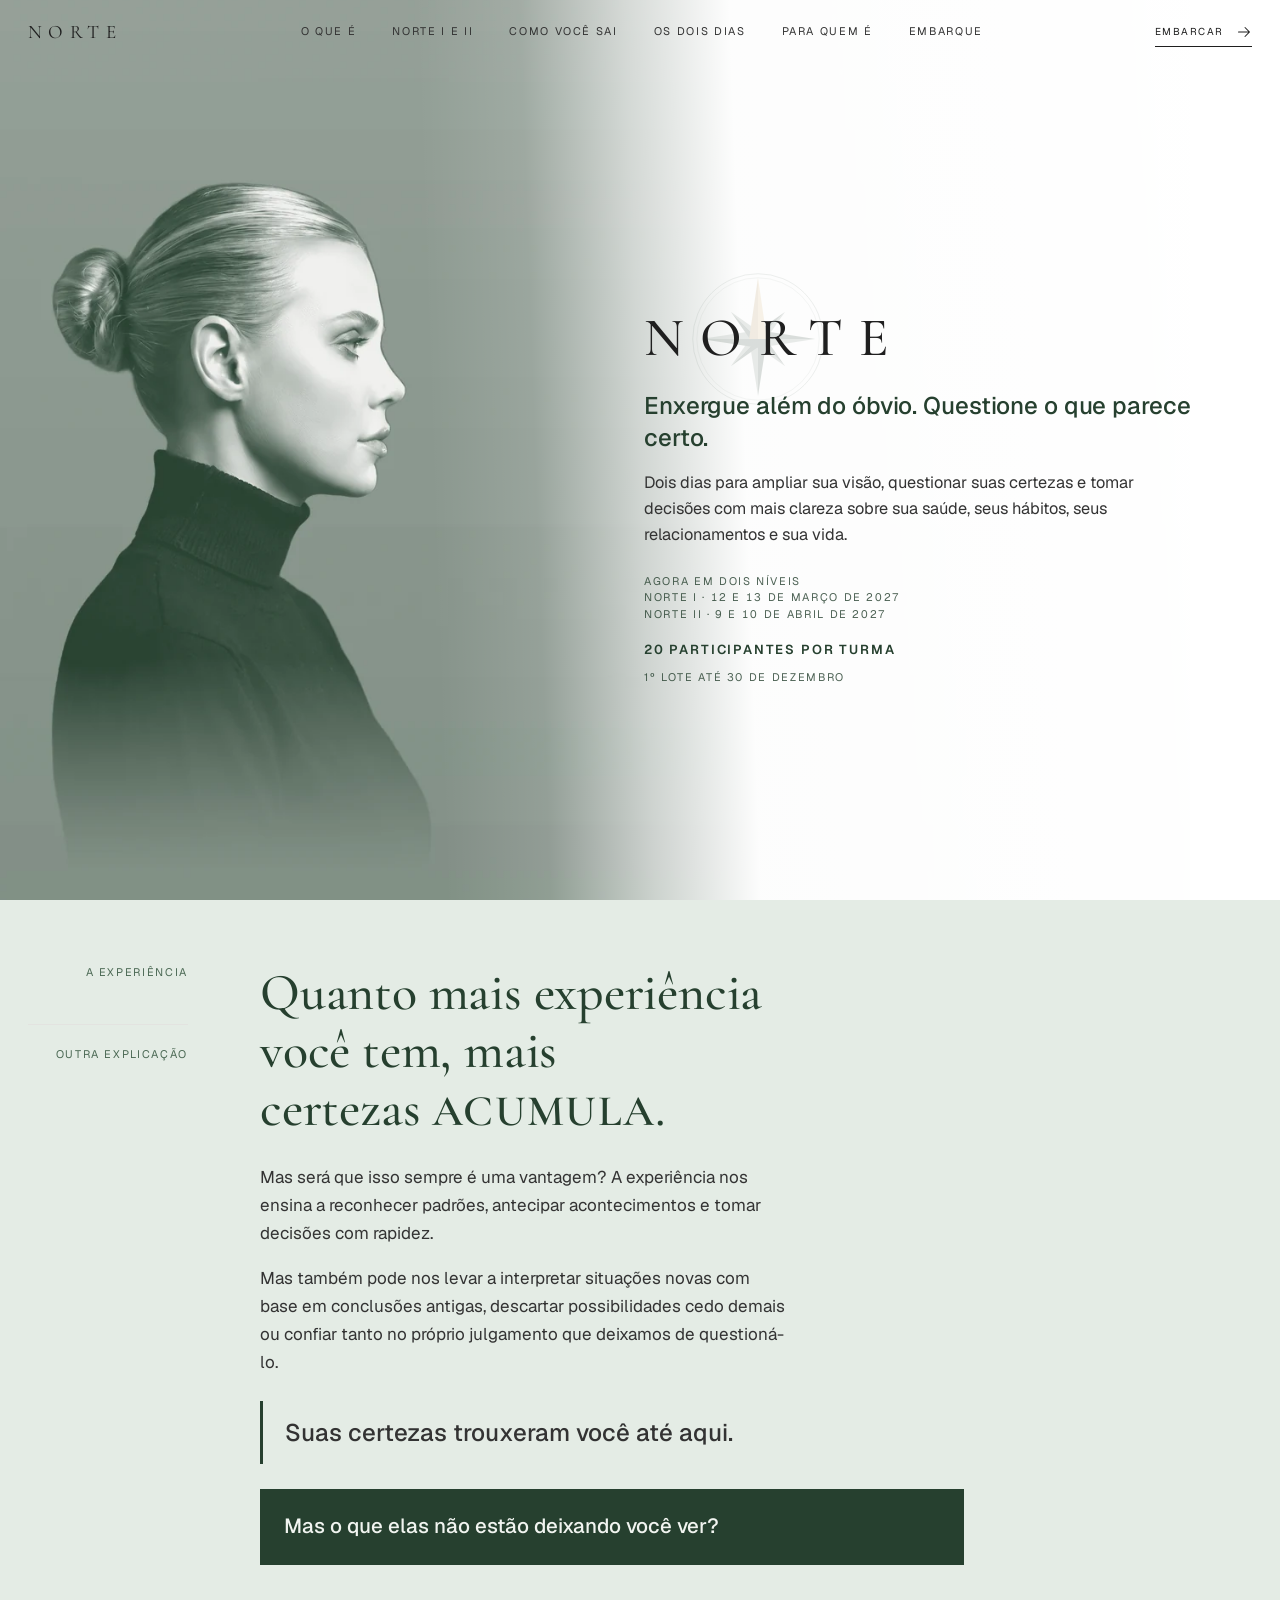
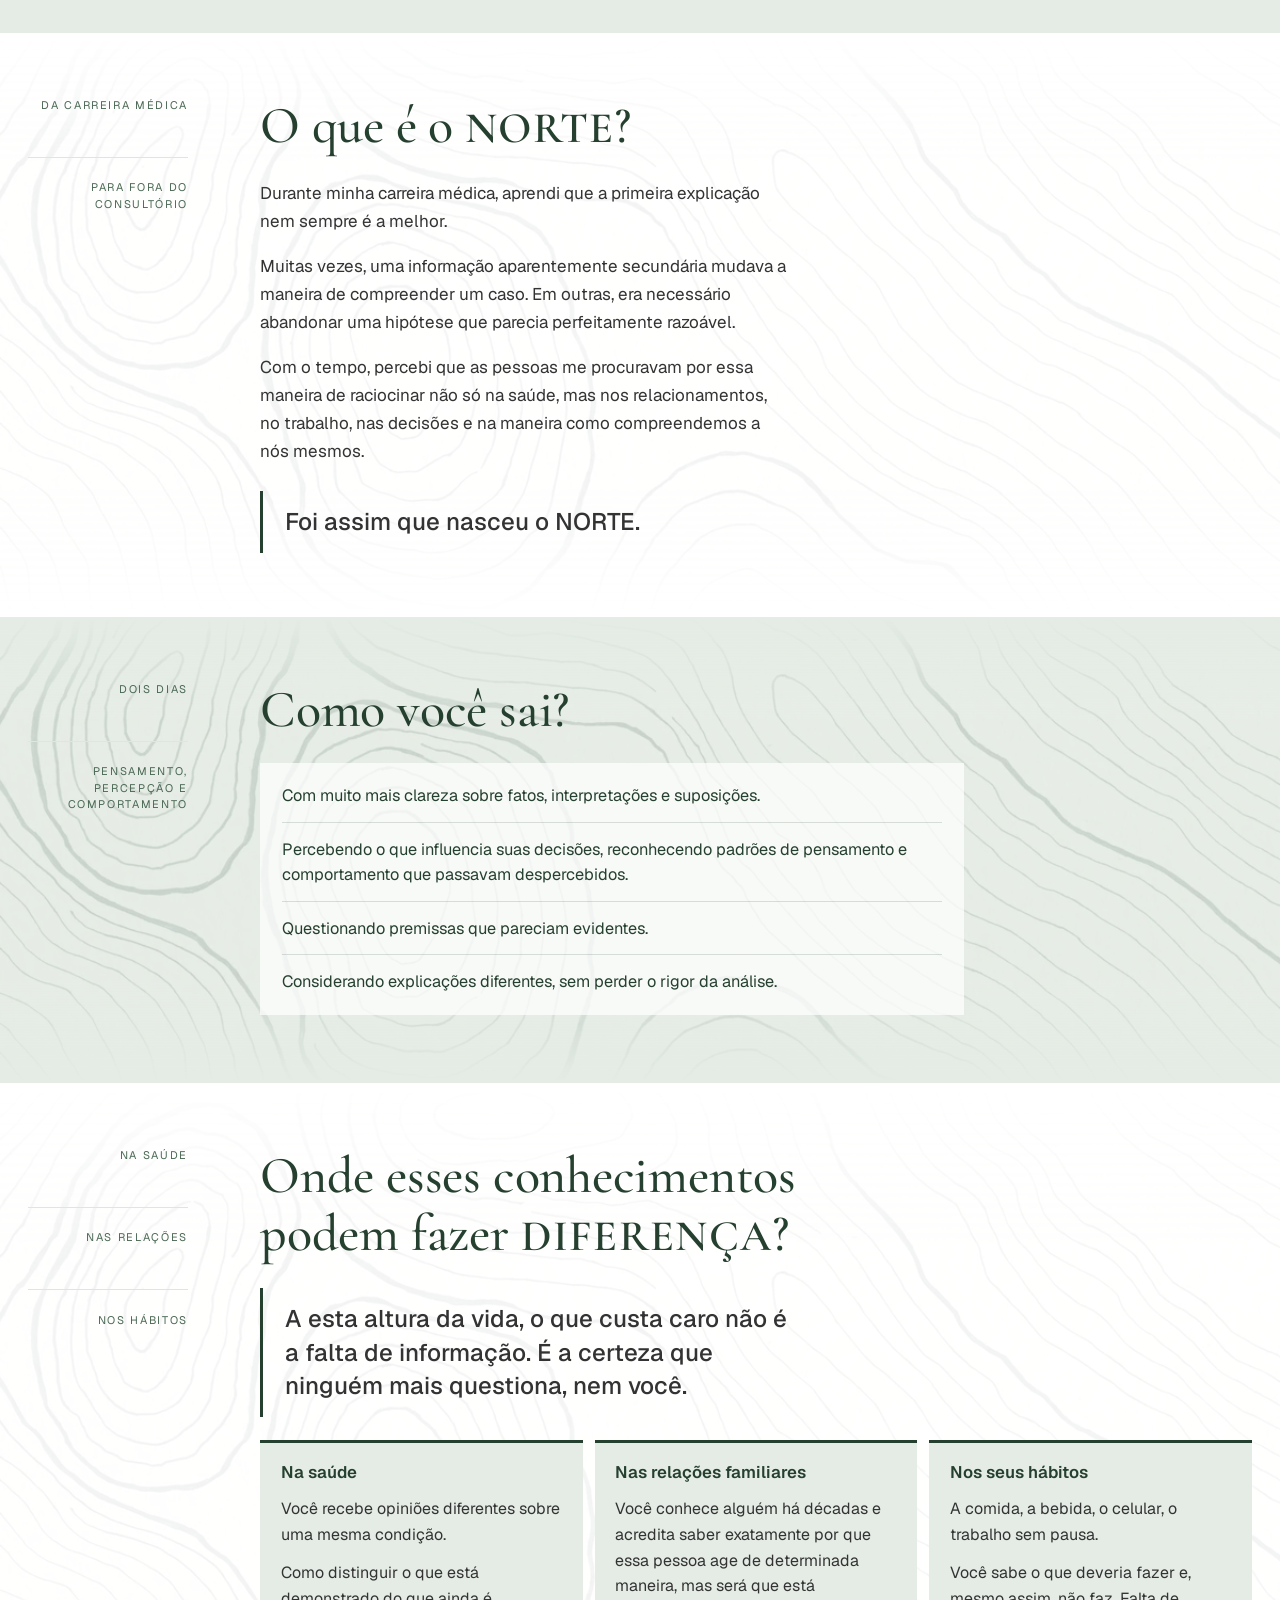
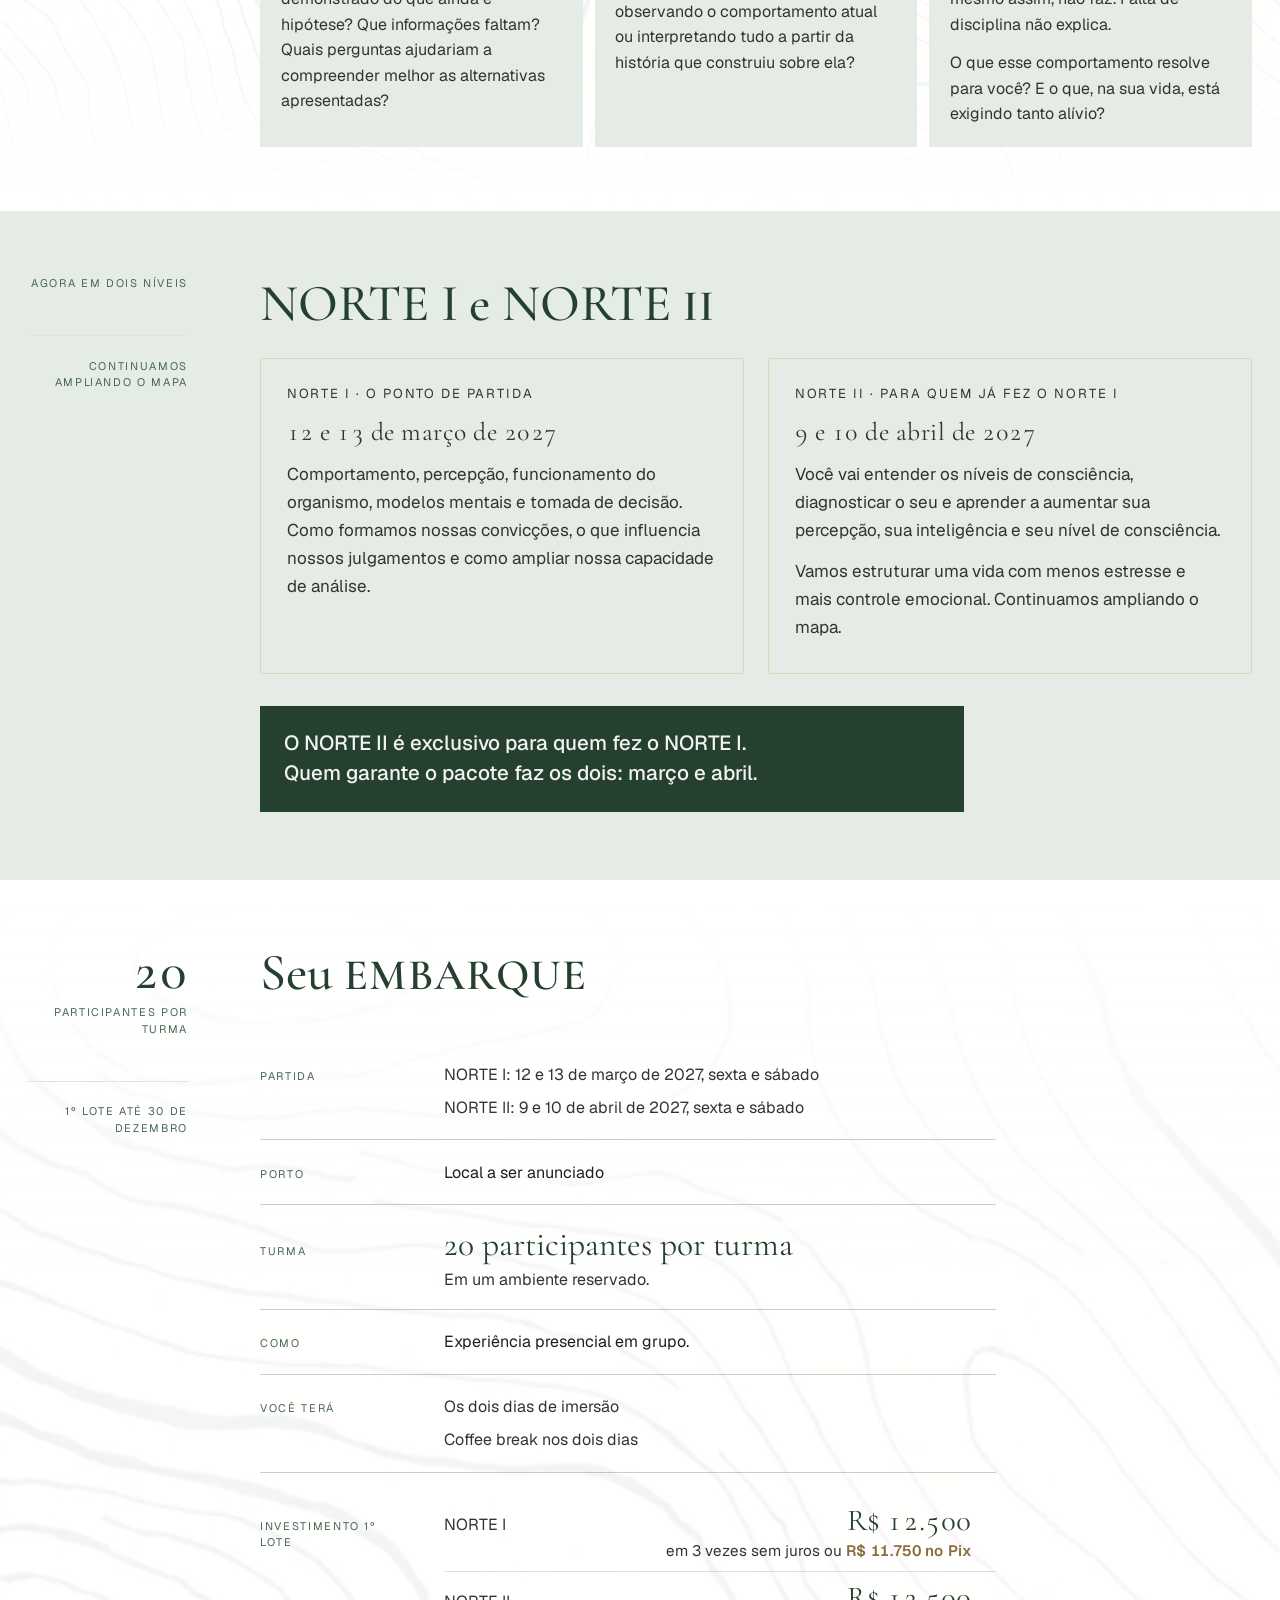
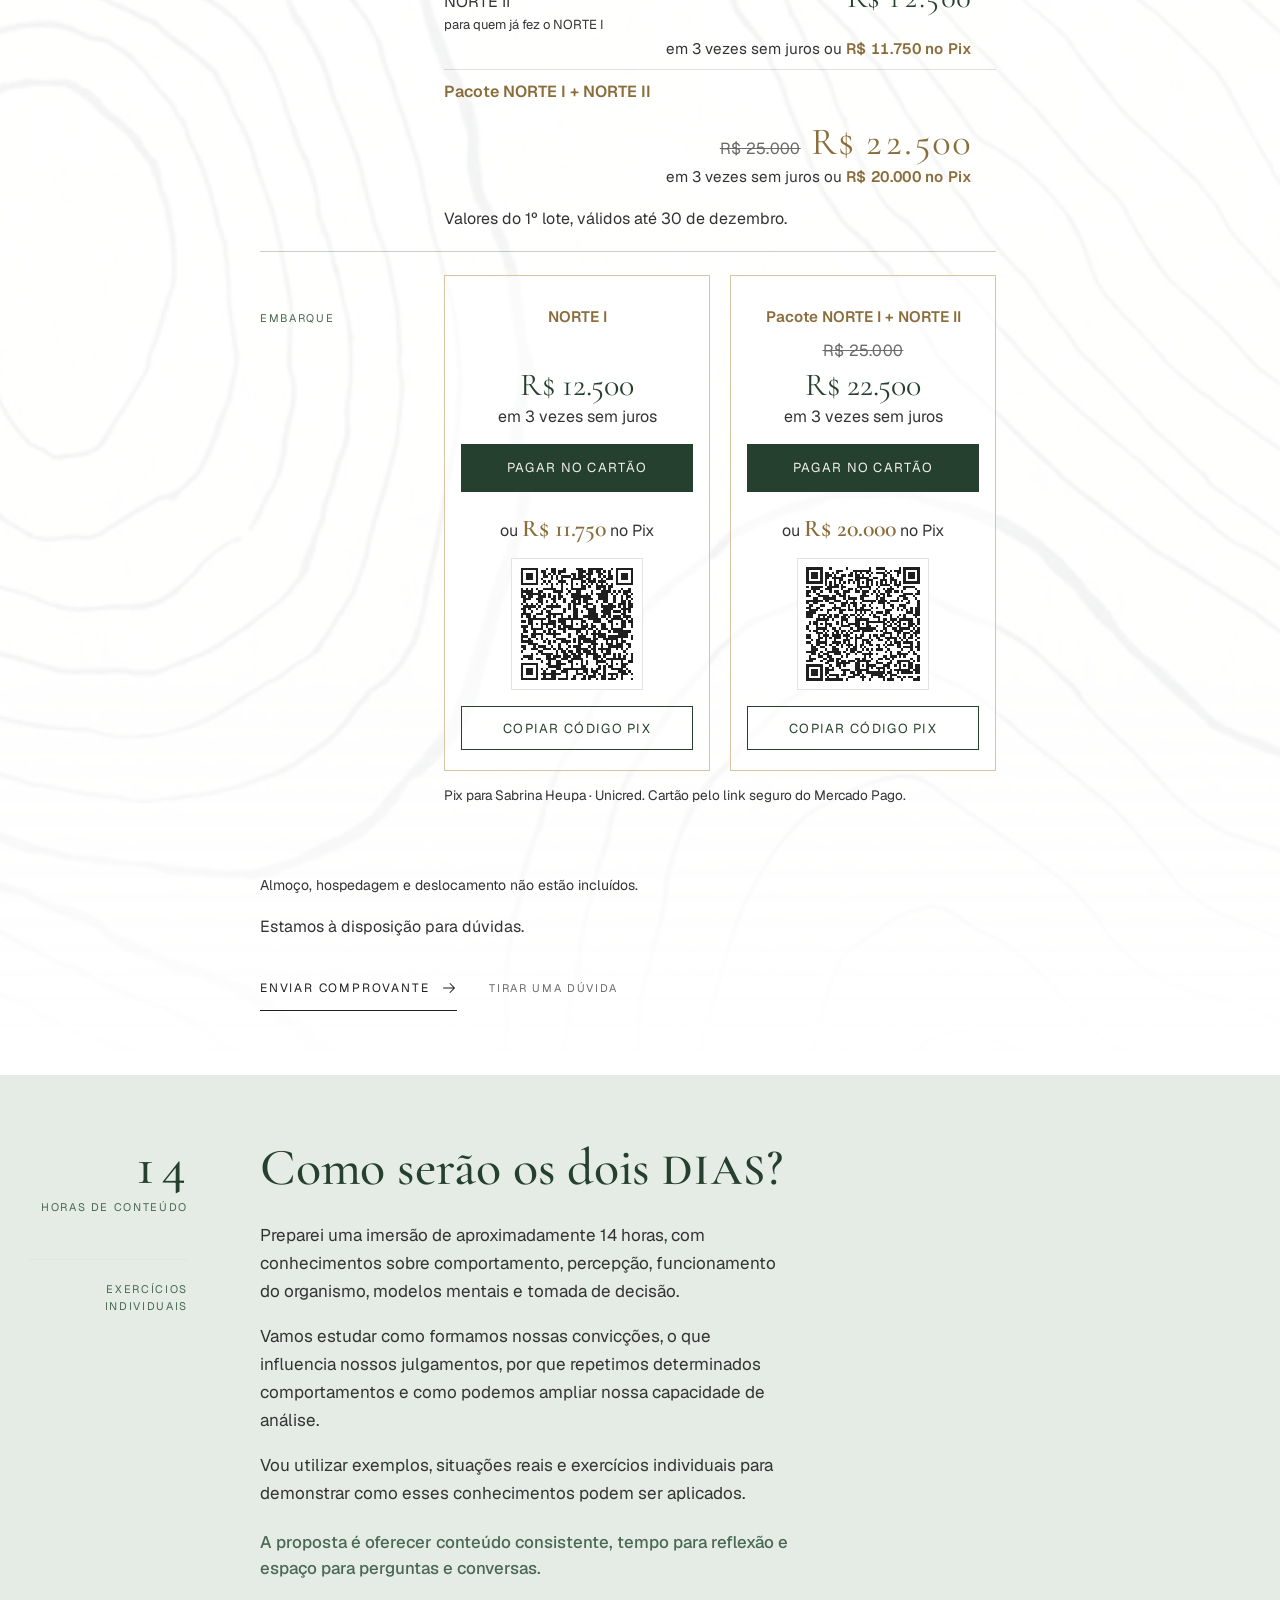
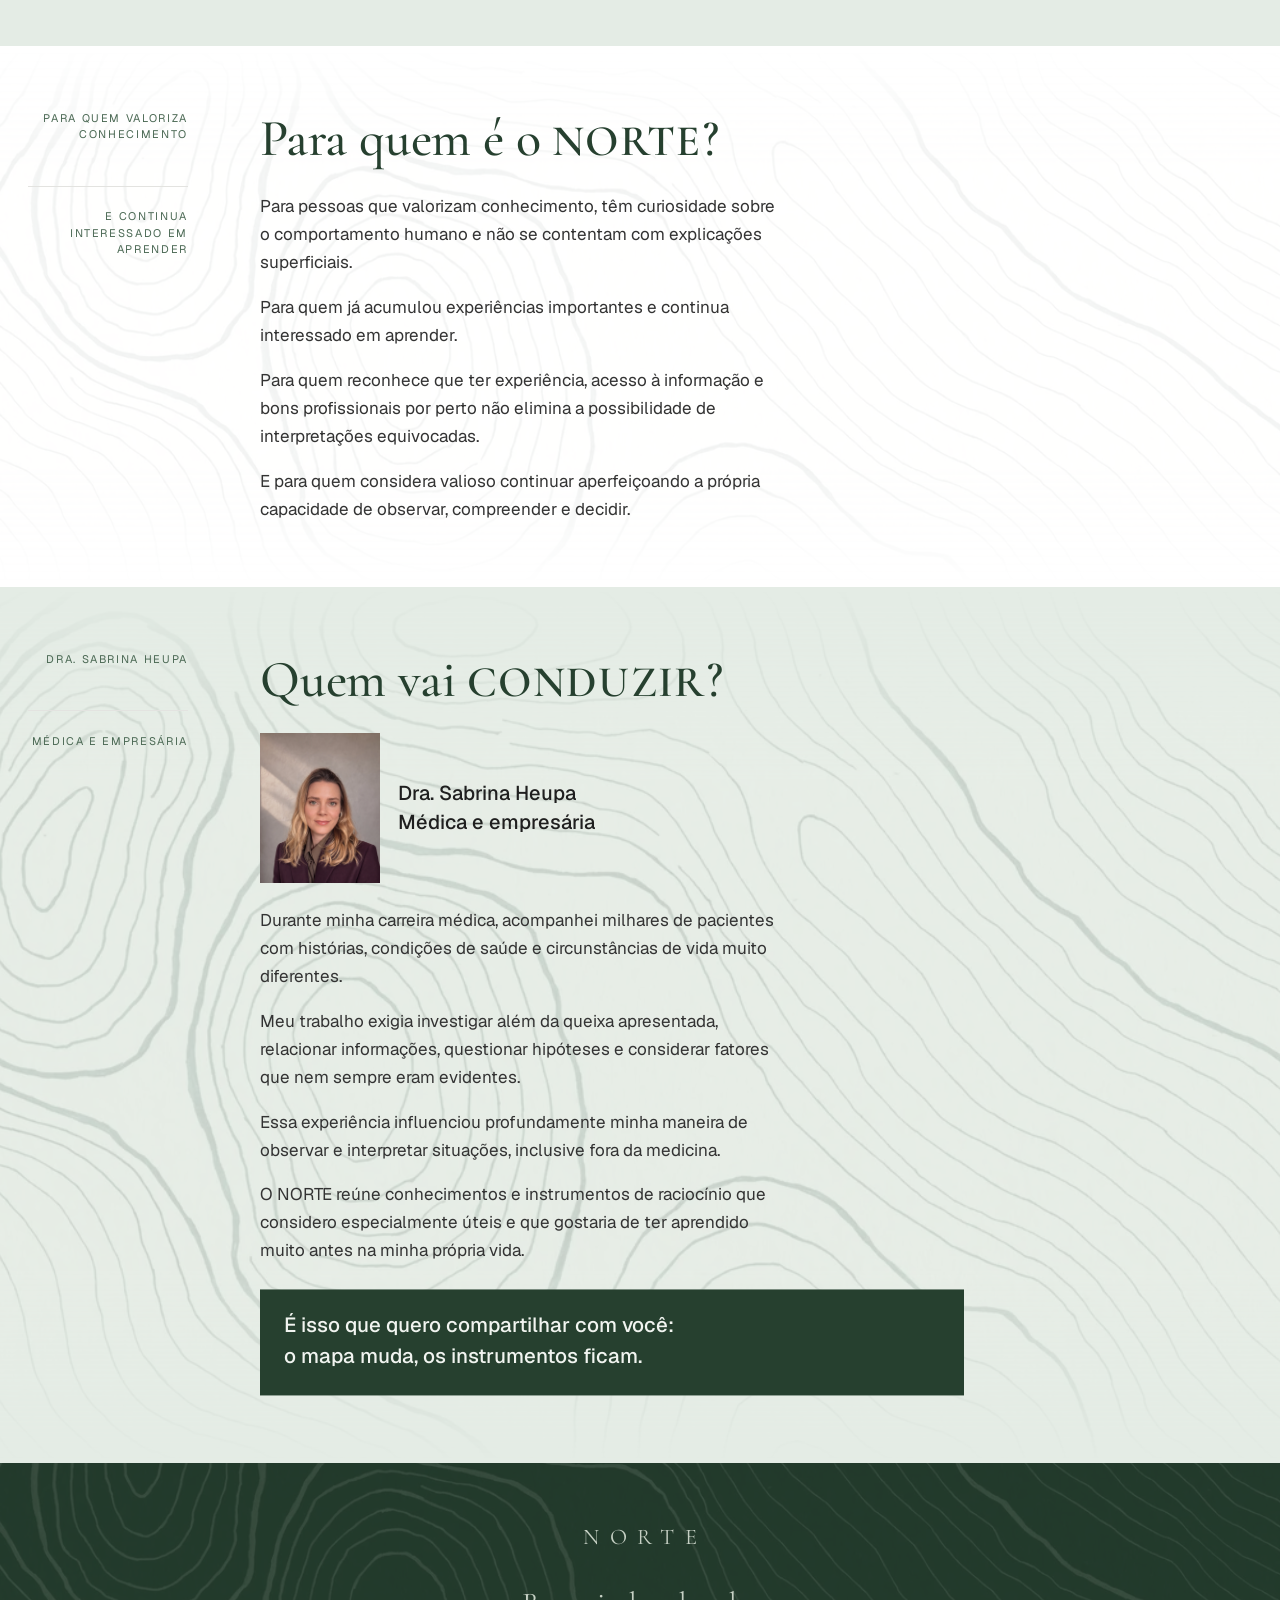
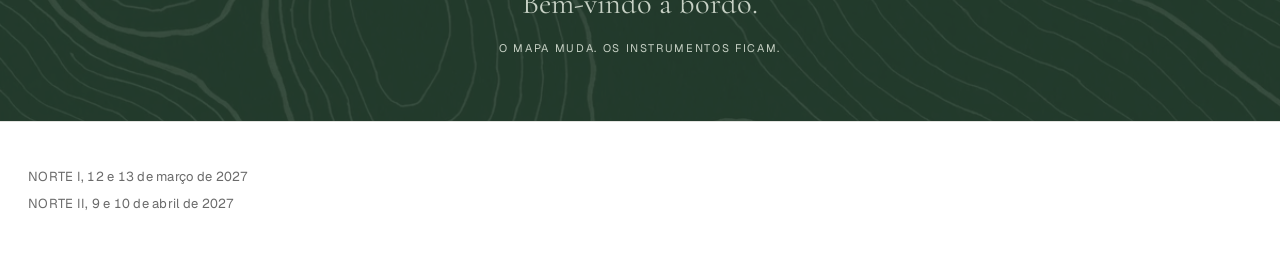
==== commit bbbf7252: "NORTE: pacote R$ 22.500 em 3x ou R$ 20.000 no Pix Co-Authored-By: Claude Opus 5.5 <noreply@anthropic" ====
--- a/index.html
+++ b/index.html
@@ -26,8 +26,8 @@
     <meta name="twitter:description" content="O mapa muda. Os instrumentos ficam. NORTE I em 12 e 13 de março e NORTE II em 9 e 10 de abril de 2027." />
     <title>NORTE | Imersão presencial com Dra. Sabrina Heupa</title>
     <style>html { background: #FFFFFF; } body { margin: 0; }</style>
-    <script type="module" crossorigin src="/assets/index-QGX08Qeq.js"></script>
-    <link rel="stylesheet" crossorigin href="/assets/index-BcQGCJWl.css">
+    <script type="module" crossorigin src="/assets/index-B05itVha.js"></script>
+    <link rel="stylesheet" crossorigin href="/assets/index-FG6qY7Is.css">
   </head>
   <body>
     <div id="root"></div>
--- a/assets/index-FG6qY7Is.css
+++ b/assets/index-FG6qY7Is.css
@@ -0,0 +1 @@
+@font-face{font-family:Cormorant Garamond;font-style:normal;font-display:swap;font-weight:400;src:url(/assets/cormorant-garamond-cyrillic-ext-400-normal-W3Dto7M0.woff2) format("woff2"),url(/assets/cormorant-garamond-cyrillic-ext-400-normal-DLdKLAvx.woff) format("woff");unicode-range:U+0460-052F,U+1C80-1C8A,U+20B4,U+2DE0-2DFF,U+A640-A69F,U+FE2E-FE2F}@font-face{font-family:Cormorant Garamond;font-style:normal;font-display:swap;font-weight:400;src:url(/assets/cormorant-garamond-cyrillic-400-normal-DD2KOZkl.woff2) format("woff2"),url(/assets/cormorant-garamond-cyrillic-400-normal-CVFrM67f.woff) format("woff");unicode-range:U+0301,U+0400-045F,U+0490-0491,U+04B0-04B1,U+2116}@font-face{font-family:Cormorant Garamond;font-style:normal;font-display:swap;font-weight:400;src:url(/assets/cormorant-garamond-vietnamese-400-normal-6K-YXo6g.woff2) format("woff2"),url(/assets/cormorant-garamond-vietnamese-400-normal-4uxlocMh.woff) format("woff");unicode-range:U+0102-0103,U+0110-0111,U+0128-0129,U+0168-0169,U+01A0-01A1,U+01AF-01B0,U+0300-0301,U+0303-0304,U+0308-0309,U+0323,U+0329,U+1EA0-1EF9,U+20AB}@font-face{font-family:Cormorant Garamond;font-style:normal;font-display:swap;font-weight:400;src:url(/assets/cormorant-garamond-latin-ext-400-normal-Drx2k2n9.woff2) format("woff2"),url(/assets/cormorant-garamond-latin-ext-400-normal-uvC0WHQr.woff) format("woff");unicode-range:U+0100-02BA,U+02BD-02C5,U+02C7-02CC,U+02CE-02D7,U+02DD-02FF,U+0304,U+0308,U+0329,U+1D00-1DBF,U+1E00-1E9F,U+1EF2-1EFF,U+2020,U+20A0-20AB,U+20AD-20C0,U+2113,U+2C60-2C7F,U+A720-A7FF}@font-face{font-family:Cormorant Garamond;font-style:normal;font-display:swap;font-weight:400;src:url(/assets/cormorant-garamond-latin-400-normal-B-1hWBU7.woff2) format("woff2"),url(/assets/cormorant-garamond-latin-400-normal-B7YtguxJ.woff) format("woff");unicode-range:U+0000-00FF,U+0131,U+0152-0153,U+02BB-02BC,U+02C6,U+02DA,U+02DC,U+0304,U+0308,U+0329,U+2000-206F,U+20AC,U+2122,U+2191,U+2193,U+2212,U+2215,U+FEFF,U+FFFD}@font-face{font-family:Cormorant Garamond;font-style:normal;font-display:swap;font-weight:500;src:url(/assets/cormorant-garamond-cyrillic-ext-500-normal-Yta7XZ9C.woff2) format("woff2"),url(/assets/cormorant-garamond-cyrillic-ext-500-normal-lsPpqi9g.woff) format("woff");unicode-range:U+0460-052F,U+1C80-1C8A,U+20B4,U+2DE0-2DFF,U+A640-A69F,U+FE2E-FE2F}@font-face{font-family:Cormorant Garamond;font-style:normal;font-display:swap;font-weight:500;src:url(/assets/cormorant-garamond-cyrillic-500-normal-CyAY5ZLS.woff2) format("woff2"),url(/assets/cormorant-garamond-cyrillic-500-normal-DkJXBcIH.woff) format("woff");unicode-range:U+0301,U+0400-045F,U+0490-0491,U+04B0-04B1,U+2116}@font-face{font-family:Cormorant Garamond;font-style:normal;font-display:swap;font-weight:500;src:url(/assets/cormorant-garamond-vietnamese-500-normal-BZGLGj12.woff2) format("woff2"),url(/assets/cormorant-garamond-vietnamese-500-normal-DqXqCC0q.woff) format("woff");unicode-range:U+0102-0103,U+0110-0111,U+0128-0129,U+0168-0169,U+01A0-01A1,U+01AF-01B0,U+0300-0301,U+0303-0304,U+0308-0309,U+0323,U+0329,U+1EA0-1EF9,U+20AB}@font-face{font-family:Cormorant Garamond;font-style:normal;font-display:swap;font-weight:500;src:url(/assets/cormorant-garamond-latin-ext-500-normal-CH1kM7og.woff2) format("woff2"),url(/assets/cormorant-garamond-latin-ext-500-normal-DYeaGGzO.woff) format("woff");unicode-range:U+0100-02BA,U+02BD-02C5,U+02C7-02CC,U+02CE-02D7,U+02DD-02FF,U+0304,U+0308,U+0329,U+1D00-1DBF,U+1E00-1E9F,U+1EF2-1EFF,U+2020,U+20A0-20AB,U+20AD-20C0,U+2113,U+2C60-2C7F,U+A720-A7FF}@font-face{font-family:Cormorant Garamond;font-style:normal;font-display:swap;font-weight:500;src:url(/assets/cormorant-garamond-latin-500-normal-BsRWmXhO.woff2) format("woff2"),url(/assets/cormorant-garamond-latin-500-normal-zIXX3Q-H.woff) format("woff");unicode-range:U+0000-00FF,U+0131,U+0152-0153,U+02BB-02BC,U+02C6,U+02DA,U+02DC,U+0304,U+0308,U+0329,U+2000-206F,U+20AC,U+2122,U+2191,U+2193,U+2212,U+2215,U+FEFF,U+FFFD}@font-face{font-family:Cormorant Garamond;font-style:italic;font-display:swap;font-weight:500;src:url(/assets/cormorant-garamond-cyrillic-ext-500-italic-ClXnudBg.woff2) format("woff2"),url(/assets/cormorant-garamond-cyrillic-ext-500-italic-DakTmaFY.woff) format("woff");unicode-range:U+0460-052F,U+1C80-1C8A,U+20B4,U+2DE0-2DFF,U+A640-A69F,U+FE2E-FE2F}@font-face{font-family:Cormorant Garamond;font-style:italic;font-display:swap;font-weight:500;src:url(/assets/cormorant-garamond-cyrillic-500-italic-DVnfXoMy.woff2) format("woff2"),url(/assets/cormorant-garamond-cyrillic-500-italic-C9gO-8KC.woff) format("woff");unicode-range:U+0301,U+0400-045F,U+0490-0491,U+04B0-04B1,U+2116}@font-face{font-family:Cormorant Garamond;font-style:italic;font-display:swap;font-weight:500;src:url(/assets/cormorant-garamond-vietnamese-500-italic-D3igDnAQ.woff2) format("woff2"),url(/assets/cormorant-garamond-vietnamese-500-italic-C-296ow0.woff) format("woff");unicode-range:U+0102-0103,U+0110-0111,U+0128-0129,U+0168-0169,U+01A0-01A1,U+01AF-01B0,U+0300-0301,U+0303-0304,U+0308-0309,U+0323,U+0329,U+1EA0-1EF9,U+20AB}@font-face{font-family:Cormorant Garamond;font-style:italic;font-display:swap;font-weight:500;src:url(/assets/cormorant-garamond-latin-ext-500-italic-CE7zdTnu.woff2) format("woff2"),url(/assets/cormorant-garamond-latin-ext-500-italic-CalKM9tT.woff) format("woff");unicode-range:U+0100-02BA,U+02BD-02C5,U+02C7-02CC,U+02CE-02D7,U+02DD-02FF,U+0304,U+0308,U+0329,U+1D00-1DBF,U+1E00-1E9F,U+1EF2-1EFF,U+2020,U+20A0-20AB,U+20AD-20C0,U+2113,U+2C60-2C7F,U+A720-A7FF}@font-face{font-family:Cormorant Garamond;font-style:italic;font-display:swap;font-weight:500;src:url(/assets/cormorant-garamond-latin-500-italic-Y14P-dkT.woff2) format("woff2"),url(/assets/cormorant-garamond-latin-500-italic-DhNIfkTX.woff) format("woff");unicode-range:U+0000-00FF,U+0131,U+0152-0153,U+02BB-02BC,U+02C6,U+02DA,U+02DC,U+0304,U+0308,U+0329,U+2000-206F,U+20AC,U+2122,U+2191,U+2193,U+2212,U+2215,U+FEFF,U+FFFD}@font-face{font-family:Cormorant Garamond;font-style:normal;font-display:swap;font-weight:600;src:url(/assets/cormorant-garamond-cyrillic-ext-600-normal-BMhMHfrj.woff2) format("woff2"),url(/assets/cormorant-garamond-cyrillic-ext-600-normal-CsIYWmWK.woff) format("woff");unicode-range:U+0460-052F,U+1C80-1C8A,U+20B4,U+2DE0-2DFF,U+A640-A69F,U+FE2E-FE2F}@font-face{font-family:Cormorant Garamond;font-style:normal;font-display:swap;font-weight:600;src:url(/assets/cormorant-garamond-cyrillic-600-normal-C2atO-64.woff2) format("woff2"),url(/assets/cormorant-garamond-cyrillic-600-normal-FNmA3REe.woff) format("woff");unicode-range:U+0301,U+0400-045F,U+0490-0491,U+04B0-04B1,U+2116}@font-face{font-family:Cormorant Garamond;font-style:normal;font-display:swap;font-weight:600;src:url(/assets/cormorant-garamond-vietnamese-600-normal-BoXdMtcr.woff2) format("woff2"),url(/assets/cormorant-garamond-vietnamese-600-normal-C4HEjEaf.woff) format("woff");unicode-range:U+0102-0103,U+0110-0111,U+0128-0129,U+0168-0169,U+01A0-01A1,U+01AF-01B0,U+0300-0301,U+0303-0304,U+0308-0309,U+0323,U+0329,U+1EA0-1EF9,U+20AB}@font-face{font-family:Cormorant Garamond;font-style:normal;font-display:swap;font-weight:600;src:url(/assets/cormorant-garamond-latin-ext-600-normal-DaBc-lu7.woff2) format("woff2"),url(/assets/cormorant-garamond-latin-ext-600-normal-Dk3-quAP.woff) format("woff");unicode-range:U+0100-02BA,U+02BD-02C5,U+02C7-02CC,U+02CE-02D7,U+02DD-02FF,U+0304,U+0308,U+0329,U+1D00-1DBF,U+1E00-1E9F,U+1EF2-1EFF,U+2020,U+20A0-20AB,U+20AD-20C0,U+2113,U+2C60-2C7F,U+A720-A7FF}@font-face{font-family:Cormorant Garamond;font-style:normal;font-display:swap;font-weight:600;src:url(/assets/cormorant-garamond-latin-600-normal-Co1r35X9.woff2) format("woff2"),url(/assets/cormorant-garamond-latin-600-normal-2CBVLo0M.woff) format("woff");unicode-range:U+0000-00FF,U+0131,U+0152-0153,U+02BB-02BC,U+02C6,U+02DA,U+02DC,U+0304,U+0308,U+0329,U+2000-206F,U+20AC,U+2122,U+2191,U+2193,U+2212,U+2215,U+FEFF,U+FFFD}@font-face{font-family:Geist Variable;font-style:normal;font-display:swap;font-weight:100 900;src:url(/assets/geist-cyrillic-ext-wght-normal-DjL33-gN.woff2) format("woff2-variations");unicode-range:U+0460-052F,U+1C80-1C8A,U+20B4,U+2DE0-2DFF,U+A640-A69F,U+FE2E-FE2F}@font-face{font-family:Geist Variable;font-style:normal;font-display:swap;font-weight:100 900;src:url(/assets/geist-cyrillic-wght-normal-BEAKL7Jp.woff2) format("woff2-variations");unicode-range:U+0301,U+0400-045F,U+0490-0491,U+04B0-04B1,U+2116}@font-face{font-family:Geist Variable;font-style:normal;font-display:swap;font-weight:100 900;src:url(/assets/geist-vietnamese-wght-normal-6IgcOCM7.woff2) format("woff2-variations");unicode-range:U+0102-0103,U+0110-0111,U+0128-0129,U+0168-0169,U+01A0-01A1,U+01AF-01B0,U+0300-0301,U+0303-0304,U+0308-0309,U+0323,U+0329,U+1EA0-1EF9,U+20AB}@font-face{font-family:Geist Variable;font-style:normal;font-display:swap;font-weight:100 900;src:url(/assets/geist-latin-ext-wght-normal-DC-KSUi6.woff2) format("woff2-variations");unicode-range:U+0100-02BA,U+02BD-02C5,U+02C7-02CC,U+02CE-02D7,U+02DD-02FF,U+0304,U+0308,U+0329,U+1D00-1DBF,U+1E00-1E9F,U+1EF2-1EFF,U+2020,U+20A0-20AB,U+20AD-20C0,U+2113,U+2C60-2C7F,U+A720-A7FF}@font-face{font-family:Geist Variable;font-style:normal;font-display:swap;font-weight:100 900;src:url(/assets/geist-latin-wght-normal-BgDaEnEv.woff2) format("woff2-variations");unicode-range:U+0000-00FF,U+0131,U+0152-0153,U+02BB-02BC,U+02C6,U+02DA,U+02DC,U+0304,U+0308,U+0329,U+2000-206F,U+20AC,U+2122,U+2191,U+2193,U+2212,U+2215,U+FEFF,U+FFFD}:root{--papel: #FFFFFF;--papel-2: #F2F2F2;--papel-3: #F6F6F4;--tinta: #1F1F1F;--tinta-media: #333333;--tinta-fraca: #6A6A6A;--verde: #26402F;--verde-medio: #4A6853;--verde-claro: #E4ECE5;--fio: #E3E3E0;--fio-forte: #BDBDB8;--display: "Cormorant Garamond", "Iowan Old Style", Georgia, serif;--texto: "Geist Variable", -apple-system, BlinkMacSystemFont, "Segoe UI", Roboto, Helvetica, Arial, sans-serif;--medida: 33rem;--larga: 62rem;--larg: 87.5rem;--curva: .16, 1, .3, 1}*{box-sizing:border-box}html{background:var(--papel);scroll-behavior:smooth;-webkit-text-size-adjust:100%}body{margin:0;color:var(--tinta);font-family:var(--texto);font-size:1.0625rem;font-weight:400;line-height:1.65;font-feature-settings:"kern" 1,"liga" 1;-webkit-font-smoothing:antialiased;overflow-x:hidden}h1,h2,h3{font-family:var(--display);font-weight:500;line-height:1.08;letter-spacing:-.004em;margin:0}p{margin:0 0 1.35rem}p:last-child{margin-bottom:0}a{color:inherit;text-decoration:none}img{display:block;max-width:100%;height:auto}::selection{background:#d4dcd2}:focus-visible{outline:2px solid var(--verde);outline-offset:3px}.pular{position:absolute;left:-9999px}.pular:focus{left:1rem;top:1rem;z-index:100;background:var(--verde);color:var(--papel-3);padding:.75rem 1rem;font-size:.875rem}.faixa{width:100%;max-width:var(--larg);margin:0 auto;padding:0 1.75rem}.medida{max-width:var(--medida)}.versal{font-size:.6875rem;font-weight:400;letter-spacing:.15em;text-transform:uppercase;line-height:1.5}.num{font-variant-numeric:tabular-nums;letter-spacing:.02em}.topo{position:fixed;top:0;left:0;right:0;z-index:40;height:64px;display:flex;align-items:center;transition:background .4s ease,border-color .4s ease,backdrop-filter .4s ease;border-bottom:1px solid transparent}.topo-fixo{background:#ffffffeb;backdrop-filter:blur(14px);-webkit-backdrop-filter:blur(14px);border-bottom-color:var(--fio)}.topo-linha{display:flex;align-items:center;justify-content:space-between;gap:1.5rem}.topo-marca{font-family:var(--display);font-size:1.1875rem;letter-spacing:.34em;padding-right:.34em}.topo-links{display:flex;gap:2.25rem;color:var(--tinta-media)}.topo-links a{position:relative}.topo-links a:after{content:"";position:absolute;left:0;right:100%;bottom:-4px;height:1px;background:var(--verde);transition:right .35s cubic-bezier(var(--curva))}.topo-links a:hover{color:var(--tinta)}.topo-links a:hover:after{right:0}@media(max-width:64rem){.topo-links{display:none}}.acao{display:inline-flex;align-items:center;gap:.75rem;white-space:nowrap;font-family:var(--texto);font-size:.6875rem;font-weight:400;letter-spacing:.15em;text-transform:uppercase;line-height:1;padding:.85rem 0 .7rem;background:transparent;color:var(--tinta);border:0;border-bottom:1px solid var(--tinta);transition:color .25s cubic-bezier(var(--curva)),border-color .25s cubic-bezier(var(--curva))}.acao:hover{color:var(--verde);border-bottom-color:var(--verde)}.acao svg{transition:transform .3s cubic-bezier(var(--curva))}.acao:hover svg{transform:translate(4px)}.acao-vazia{color:var(--tinta-fraca);border-bottom-color:transparent}.acao-vazia:hover{color:var(--tinta);border-bottom-color:var(--tinta)}.acao-mini{font-size:.625rem;padding:.5rem 0 .4rem}.acao-grande{font-size:.75rem;padding:1rem 0 .85rem}.capa{position:relative;min-height:clamp(42rem,100dvh,60rem);display:flex;flex-direction:column;justify-content:flex-end;padding:6.5rem 0 3rem;overflow:hidden}.capa-fundo{position:absolute;top:0;right:0;bottom:0;left:0;z-index:-2}.capa-fundo img{width:100%;height:100%;object-fit:cover;object-position:0% 30%}.capa-veu{position:absolute;top:0;right:0;bottom:0;left:0;z-index:-1;background:linear-gradient(180deg,#fff3,#fff0 26%,#ffffffb8 58%,#fffffff7 78%,#fff)}@media(min-width:64rem){.capa-fundo img{width:93%;object-position:50% 33%}.capa-baixo{justify-content:end}.capa-veu{background:linear-gradient(268deg,#fff,#fffffffa 42%,#fff9,#ffffff1f,#fff0 66%)}}.capa-marca{font-family:var(--display);font-weight:500;font-size:clamp(2.2rem,5vw,3.4rem);line-height:.9;letter-spacing:.3em;margin:0 0 1.5rem;color:var(--tinta)}.capa-baixo{display:grid;grid-template-columns:1fr;gap:2rem;margin-top:auto}@media(min-width:64rem){.capa-baixo{grid-template-columns:minmax(0,48rem)}}.capa h1{font-size:clamp(1.85rem,5.6vw,3.4rem);font-style:normal;line-height:1.1;margin-bottom:1.35rem;text-wrap:balance;max-width:22ch;color:var(--tinta)}.capa-acoes{display:flex;flex-wrap:wrap;gap:2rem;align-items:center}.capa-dados{color:var(--tinta);margin:0 0 2rem}.capa-dados p{margin:0 0 .5rem}.capa-dados .num{color:var(--tinta)}@media(max-width:63.99rem){.capa{min-height:80vh;min-height:80dvh;justify-content:flex-start;padding:49vh 0 2.5rem}.capa-marca{position:absolute;top:20vh;left:46%;right:1.75rem;z-index:2;font-size:clamp(1.6rem,7.6vw,2.1rem);letter-spacing:.3em;margin:0}.capa-fundo{inset:auto;top:0;left:0;right:0;height:58vh}.capa-veu{inset:auto;top:0;left:0;right:0;height:58vh;background:linear-gradient(180deg,#fff0,#fff0 62%,#ffffffd9 86%,#fff)}.capa-baixo{margin-top:0}.capa-sub{font-size:1rem}}.bloco{position:relative;padding:4.7rem 0}@media(min-width:60rem){.bloco{padding:6rem 0}}.bloco-verde{background:var(--verde-claro)}.bloco-verde.tex:before{opacity:.14}.tex{position:relative}.tex:before{content:"";position:absolute;top:0;right:0;bottom:0;left:0;z-index:0;pointer-events:none;background-image:url(/imagens/curvas.webp);background-size:cover;background-position:center;opacity:.06;mask-image:linear-gradient(180deg,transparent,#000 22%,#000 78%,transparent);-webkit-mask-image:linear-gradient(180deg,transparent,#000 22%,#000 78%,transparent)}.tex>*{position:relative;z-index:1}.cabeca{margin-bottom:2.75rem}.cabeca h2{font-size:clamp(2.1rem,4.2vw,3.25rem);line-height:1.12;color:var(--verde);text-wrap:balance;max-width:22ch}h2 strong{font-weight:600;text-transform:uppercase;font-size:.84em;letter-spacing:.03em}.cabeca-rotulo{color:var(--verde);margin:0 0 .9rem}.margeada{display:grid;grid-template-columns:1fr;gap:2rem}@media(min-width:64rem){.margeada{grid-template-columns:10rem minmax(0,var(--larga));gap:4.5rem;align-items:start}.prosa p,.casos,.caso-fecho,.ficha,.nota{max-width:var(--medida)}.destaque{max-width:44rem}.colunas{max-width:none;column-count:2;column-gap:3rem}.colunas p{max-width:none;break-inside:avoid}.margem{position:sticky;top:7.5rem;text-align:right}}.margem{color:var(--verde-medio)}@media(max-width:63.99rem){.margem{display:none}.margeada{gap:0}}.margem-bloco{padding-bottom:1.35rem;margin-bottom:1.35rem}.margem-bloco+.margem-bloco{border-top:1px solid var(--fio);padding-top:1.35rem}.margem-numero{font-family:var(--display);font-weight:500;font-size:3.4rem;line-height:1;color:var(--verde);display:block;margin-bottom:.35rem}.prosa p{color:var(--tinta-media)}.destaque{font-family:var(--display);font-weight:500;font-size:clamp(1.7rem,3.4vw,2.4rem);line-height:1.22;color:var(--verde);margin:3rem 0;padding:1.25rem 0 1.25rem 1.75rem;border-left:3px solid var(--verde);text-wrap:balance}.linha-fim{font-family:var(--display);font-weight:500;font-size:clamp(1.25rem,2.2vw,1.5rem);line-height:1.35;color:var(--verde-medio)!important;margin-top:2.25rem}.abre{font-family:var(--display);font-weight:500;font-size:clamp(1.45rem,2.8vw,1.9rem);line-height:1.3;color:var(--tinta)!important;margin-bottom:1.75rem;text-wrap:balance}@media(min-width:48rem){.duas{grid-template-columns:1fr 1fr;gap:1.25rem}}.cartao{background:#fff;border-top:3px solid var(--verde);padding:1.5rem 1.5rem 1.6rem}.cartao p{margin:0;font-size:1rem;line-height:1.6;max-width:none}.caixa{background:var(--verde);color:#f1f4f0;padding:1.75rem 1.75rem 1.85rem;margin:2rem 0 2.25rem}.caixa p{margin:0;max-width:none;color:#f1f4f0!important;font-family:var(--display);font-weight:500;font-size:clamp(1.35rem,2.4vw,1.7rem);line-height:1.3;text-wrap:balance}.cartao-suave{background:var(--verde-claro)}.cartao-solo{margin:2rem 0 2.25rem}.perguntas{background:var(--verde-claro);padding:1.6rem 1.75rem 1.7rem;margin:2rem 0 2.25rem}.perguntas p{margin:0;max-width:none;color:var(--verde)!important;font-family:var(--display);font-style:italic;font-weight:500;font-size:clamp(1.25rem,2.4vw,1.6rem);line-height:1.3;text-wrap:balance}.perguntas span{display:block}.perguntas span+span{margin-top:.6rem;padding-top:.6rem;border-top:1px solid rgba(38,64,47,.16)}@media(min-width:64rem){.duas,.caixa,.cartao-solo,.perguntas{max-width:44rem}.abre{max-width:40rem}}.casos{margin-top:1.5rem;display:grid;grid-template-columns:1fr;gap:1rem}.caso{background:var(--verde-claro);border-top:3px solid var(--verde);padding:1.5rem 1.5rem 1.6rem}.caso-num{display:block;font-family:var(--display);font-weight:500;font-size:1.5rem;color:var(--verde);line-height:1;margin-bottom:.6rem}.caso p{margin:0;color:var(--tinta-media);font-size:1rem;line-height:1.6;max-width:none}@media(min-width:64rem){.casos{max-width:var(--larga);grid-template-columns:repeat(3,1fr);gap:1.25rem}}@media(min-width:48rem){.painel{padding:2.75rem 3rem}}@media(min-width:64rem){.margem:has(.retrato){text-align:left}}.ficha{margin:2.5rem 0 3rem}.ficha-parcela{display:block;font-family:var(--texto);font-size:1rem;color:var(--tinta-media);margin-top:.35rem}.capa h1.capa-longa{font-size:clamp(1.55rem,3.6vw,2.5rem);line-height:1.22;max-width:30ch}.capa-lema{font-family:var(--display);font-weight:500;font-size:clamp(1.35rem,2.6vw,1.8rem);line-height:1.25;color:var(--verde);margin:0 0 1.75rem}.capa-nota{color:var(--verde);opacity:.82;margin:-.85rem 0 1.75rem}.capa-nota .num{letter-spacing:.15em}.capa-nota-linha{display:block;max-width:calc(100vw - 3rem)}.capa-nota-chamada{margin-top:1.1rem}@media(max-width:40rem){.capa-nota{font-size:.625rem;letter-spacing:.12em}.capa-nota .num{letter-spacing:.12em}}.ficha-marca{letter-spacing:.34em;padding-left:.34em}.ficha>div{display:grid;grid-template-columns:1fr;gap:.35rem;padding:1.2rem 0}.ficha>div+div{border-top:1px solid rgba(38,64,47,.25)}@media(min-width:44rem){.ficha>div{grid-template-columns:9.5rem 1fr;gap:2rem;align-items:baseline}}.ficha dt{color:var(--verde-medio)}.ficha dd{margin:0;font-size:1rem;line-height:1.6}.ficha-valor dd{font-family:var(--display);font-size:2.1rem;line-height:1.2;color:var(--verde)}.nota{font-size:.875rem;color:var(--tinta-fraca);margin-top:1rem}.pix{display:flex;flex-wrap:wrap;gap:1.25rem 1.75rem;align-items:center;margin-top:.25rem}.pix-qr{width:180px;height:180px;background:#fff;padding:8px;box-sizing:content-box;border:1px solid var(--fio)}.pix-texto{min-width:0}.pix-nome{margin:0 0 .35rem;font-size:1rem}.pix-valor{margin:0 0 1rem;font-size:.9375rem;color:var(--tinta-media)}.pix-chave{margin:0 0 1rem;font-size:.8125rem;color:var(--tinta-fraca);word-break:break-all}.pix-botao{cursor:pointer;font-family:var(--texto)}.nota-pix{font-size:1rem;color:var(--tinta-media);margin:0 0 1.5rem;max-width:var(--medida)}.ficha-acoes{display:flex;flex-wrap:wrap;gap:1.5rem 2rem;align-items:center}.fecho{position:relative;background:var(--verde);color:#edf0ea;padding:6rem 0 6.5rem;text-align:center;overflow:hidden}.fecho:before{content:"";position:absolute;top:0;right:0;bottom:0;left:0;z-index:0;pointer-events:none;background-image:url(/imagens/curvas.webp);background-size:cover;background-position:center;opacity:.1;filter:invert(1)}.fecho>*{position:relative;z-index:1}.fecho h2{color:#f4f6f2;font-size:clamp(2rem,4.2vw,3.1rem);line-height:1.12;margin:0 auto 1.75rem;max-width:26ch;text-wrap:balance}.fecho p{color:#c6d0c4}.fecho .medida{margin-left:auto;margin-right:auto}.fecho-marca{font-family:var(--display);font-size:1.4rem;letter-spacing:.46em;padding-left:.46em;color:#edf0ea;margin:3.25rem 0 1.75rem}.fecho-frase{font-family:var(--display);font-size:clamp(1.4rem,2.8vw,1.9rem);line-height:1.3;color:#f4f6f2}.rodape{border-top:1px solid var(--fio);padding:2.75rem 0 3.5rem}.rodape-grade{display:flex;flex-wrap:wrap;gap:1.25rem 3rem;justify-content:space-between;align-items:baseline;font-size:.8125rem;color:var(--tinta-fraca)}.rodape p{margin:0 0 .35rem}@media(prefers-reduced-motion:reduce){html{scroll-behavior:auto}*,*:before,*:after{animation-duration:.001ms!important;transition-duration:.001ms!important}}.capa-apoio{max-width:34rem;font-size:1.02rem;line-height:1.6;margin:.9rem 0 0}.perguntas-brancas{background:#ffffffb8}.perguntas p+p{margin-top:.85rem}.fecho-lema{margin-top:.9rem;opacity:.75}.caso p+p{margin-top:.8rem}.cartao p+p{margin-top:.8rem}.ficha dd p{margin:0}.ficha dd p+p{margin-top:.8rem}.ficha-ponte{margin-bottom:1.1rem}.ficha-ponte p{font-family:var(--texto);font-size:1rem;line-height:1.6;color:var(--tinta-media)}.ficha-preco{display:block}@media(min-width:64rem){.capa{justify-content:flex-start}.capa-baixo{margin-top:max(0rem,calc(min(33dvh,19.8rem) + 2.8vw - 8rem));grid-template-columns:minmax(0,38rem)}}@media(min-width:64rem)and (max-height:46rem){.capa{min-height:100dvh}}.capa-lema+.capa-apoio{margin:-.75rem 0 2.4rem;color:var(--tinta-media)}.caso-titulo{font-size:1.3rem;line-height:1.15;margin-bottom:.8rem}#a-casa+#dois-dias{border-top:1px solid var(--fio)}.capa-lema{font-family:var(--texto);font-weight:500;font-size:clamp(1.2rem,2.2vw,1.5rem);line-height:1.32;letter-spacing:-.005em}.destaque{font-family:var(--texto);font-weight:500;font-size:clamp(1.2rem,2.2vw,1.5rem);line-height:1.4;margin:2.5rem 0;padding:.9rem 0 .9rem 1.4rem}.caixa p{font-family:var(--texto);font-weight:500;font-size:clamp(1.08rem,1.9vw,1.28rem);line-height:1.5}.perguntas p{font-family:var(--texto);font-style:normal;font-weight:400;font-size:1.02rem;line-height:1.55;text-wrap:pretty}.perguntas p+p{margin-top:.85rem;padding-top:.85rem;border-top:1px solid rgba(38,64,47,.16)}.linha-fim{font-family:var(--texto);font-weight:500;font-size:1.05rem;line-height:1.55}.abre{font-family:var(--texto);font-weight:500;font-size:clamp(1.1rem,1.8vw,1.25rem);line-height:1.45}.caso-num.caso-titulo{font-family:var(--texto);font-weight:600;font-size:1.05rem;line-height:1.3}.conduz{display:flex;align-items:center;gap:1.15rem;margin-bottom:1.9rem}.conduz img{width:6rem;height:7.5rem;flex:none;object-fit:cover;object-position:50% 22%}.conduz .abre{margin:0}@media(min-width:64rem){.conduz img{width:7.5rem;height:9.4rem}}#onde+#dois-dias{border-top:1px solid var(--fio)}@media(max-width:63.99rem){.capa-fundo{overflow:hidden;-webkit-mask-image:linear-gradient(180deg,#000 0%,#000 70%,transparent 97%);mask-image:linear-gradient(180deg,#000 0%,#000 70%,transparent 97%)}.capa-veu{height:calc(58vh + 2px)}}.bloco{padding:2.6rem 0}@media(min-width:60rem){.bloco{padding:4rem 0}}.cabeca{margin-bottom:1.5rem}p{margin-bottom:1.05rem}.destaque{margin:1.6rem 0}.caixa{margin:1.5rem 0 .25rem;padding:1.35rem 1.5rem 1.45rem}.perguntas{margin:1.25rem 0 .25rem;padding:1.25rem 1.4rem 1.3rem}.casos{margin-top:.5rem;gap:.75rem}.caso{padding:1.2rem 1.3rem 1.3rem}.linha-fim{margin-top:1.4rem}.conduz{margin-bottom:1.4rem}.fecho{padding:3.5rem 0 4rem}.fecho-marca{margin-top:0}@media(max-width:63.99rem){.capa{min-height:0;padding-bottom:1.75rem}}.bloco{scroll-margin-top:1.75rem}.ficha dd p+p{margin-top:.45rem}.capa-nota-doze{font-size:.8125rem;font-weight:600;opacity:1;color:var(--verde);letter-spacing:.14em}.capa-nota{opacity:1}.capa-nota-linha:not(.capa-nota-doze){opacity:.82}.capa-nota-doze+.capa-nota-chamada{margin-top:.6rem}@media(max-width:40rem){.capa-nota-doze{font-size:.75rem}}.destaque-abre{margin-top:0;margin-bottom:1.4rem;text-wrap:pretty}.capa-marca{position:relative;z-index:0}.capa-rosa{position:absolute;z-index:-1;pointer-events:none;width:2.5em;height:2.5em;left:2.1em;top:50%;transform:translate(-50%,-50%);color:var(--verde);opacity:.16}@media(max-width:63.99rem){.capa-marca{position:absolute}.capa-rosa{width:2.6em;height:2.6em}}.trilha{display:grid;gap:1.5rem;margin:1.5rem 0 2rem}@media(min-width:52rem){.trilha{grid-template-columns:1fr 1fr}}.trilha-nivel{border:1px solid rgba(217,185,124,.45);padding:1.6rem 1.6rem 1.2rem}.trilha-nivel p{margin:0 0 .8rem}.trilha-rotulo{color:#d9b97c;font-size:.8125rem}.trilha-data{font-family:var(--display);font-size:1.6rem;line-height:1.2}.precos{margin:.2rem 0 .6rem}.preco-linha{display:flex;justify-content:space-between;align-items:baseline;gap:1rem;padding:.55rem 0;border-bottom:1px solid rgba(38,64,47,.15)}.ficha dd .preco-linha+.preco-linha{margin-top:0}.preco-linha small{display:block;font-size:.8125rem;color:var(--tinta-media)}.preco{font-family:var(--display);font-size:1.9rem;line-height:1.1;color:var(--verde);white-space:nowrap}.preco-destaque{border-bottom:0}.preco-destaque>span:first-child{font-weight:600;color:#8a6d3b}.preco-destaque .preco{font-size:2.4rem;color:#8a6d3b}.ficha dd .preco-pix{margin-top:.6rem;padding-top:.8rem;border-top:1px solid rgba(184,149,90,.6);font-size:1.2rem;line-height:1.5}.preco-pix strong{font-family:var(--display);font-size:1.6rem;color:#8a6d3b;font-weight:600}.preco-bloco{text-align:right;white-space:nowrap}.preco-bloco s{font-size:1rem;color:var(--tinta-fraca);margin-right:.4rem}.preco-sub{font-size:.95rem;color:#8a6d3b;font-weight:600}.ficha dd .preco-cartao{margin:0 0 .4rem;text-align:right;font-size:.95rem;color:var(--tinta-media)}.preco-pix strong{font-size:1.35rem}.preco-destaque{flex-wrap:wrap}.preco-destaque>span:first-child{flex-basis:100%}.preco-destaque .preco-bloco{margin-left:auto}.pix-par{display:grid;gap:2rem}@media(min-width:40rem){.pix-par{grid-template-columns:1fr 1fr}}.pix-par .pix{flex-direction:column;align-items:flex-start}.ficha dd .pix-titulo{margin:0 0 .6rem;font-weight:600;color:#8a6d3b}.ficha dd .pix-par p+p{margin-top:0}.opcoes{display:grid;gap:1.25rem;margin-top:.25rem}@media(min-width:40rem){.opcoes{grid-template-columns:1fr 1fr}}.opcao{border:1px solid rgba(184,149,90,.55);background:#fff9;padding:1.4rem 1.3rem 1.3rem;display:flex;flex-direction:column;align-items:center;text-align:center}.ficha dd .opcao p{margin:0}.ficha dd .opcao-titulo{font-weight:600;color:#8a6d3b;font-size:.95rem;min-height:2.6em;display:flex;align-items:center}.ficha dd .opcao-pix{margin:.2rem 0 .9rem;font-size:1rem;color:var(--tinta-media)}.opcao-valor{display:block;font-family:var(--display);font-size:2.2rem;line-height:1.15;color:var(--verde)}.opcao-qr{display:none;width:132px;height:132px;background:#fff;padding:6px;border:1px solid var(--fio);margin-bottom:1rem}@media(min-width:64rem)and (hover:hover){.opcao-qr{display:block}}.opcao-botao{display:block;width:100%;box-sizing:border-box;padding:.85rem 1rem;background:var(--verde);color:#f3f1ea;border:1px solid var(--verde);font-family:var(--texto);font-size:.8125rem;letter-spacing:.18em;text-transform:uppercase;text-decoration:none;cursor:pointer}.opcao-botao:hover{opacity:.9}.ficha dd .opcao-cartao{margin:1rem 0 .5rem;font-size:.9rem;color:var(--tinta-media)}.opcao-botao-vazio{background:transparent;color:var(--verde)}.ficha dd .opcoes-nota{margin-top:.9rem;font-size:.85rem;color:var(--tinta-media)}.prosa .ficha{max-width:46rem}.opcao-valor{white-space:nowrap;font-size:2rem}.opcao-botao{letter-spacing:.1em;padding:.8rem .6rem}.opcao{padding:1.3rem 1rem 1.2rem}.preco-item{border-bottom:1px solid rgba(38,64,47,.15);padding-bottom:.5rem}.preco-item .preco-linha{border-bottom:0;padding-bottom:.1rem}.preco-item-destaque{border-bottom:0}.ficha dd .preco-cond{margin:0;text-align:right;font-size:.95rem;color:var(--tinta-media)}.preco-cond strong{color:#8a6d3b;font-weight:600;white-space:nowrap}.ficha dd .preco-item+.preco-item{margin-top:0}.ficha dd .opcao p.opcao-cartao-topo{margin:.2rem 0 .9rem;font-size:1rem;color:var(--tinta-media)}.ficha dd .opcao p.opcao-pix{margin:1.1rem 0 .6rem;font-size:1rem}.opcao-pix strong{font-family:var(--display);font-size:1.5rem;color:#8a6d3b;font-weight:600}.opcao-ancora{display:block;font-size:1rem;color:var(--tinta-fraca);margin-top:.1rem}
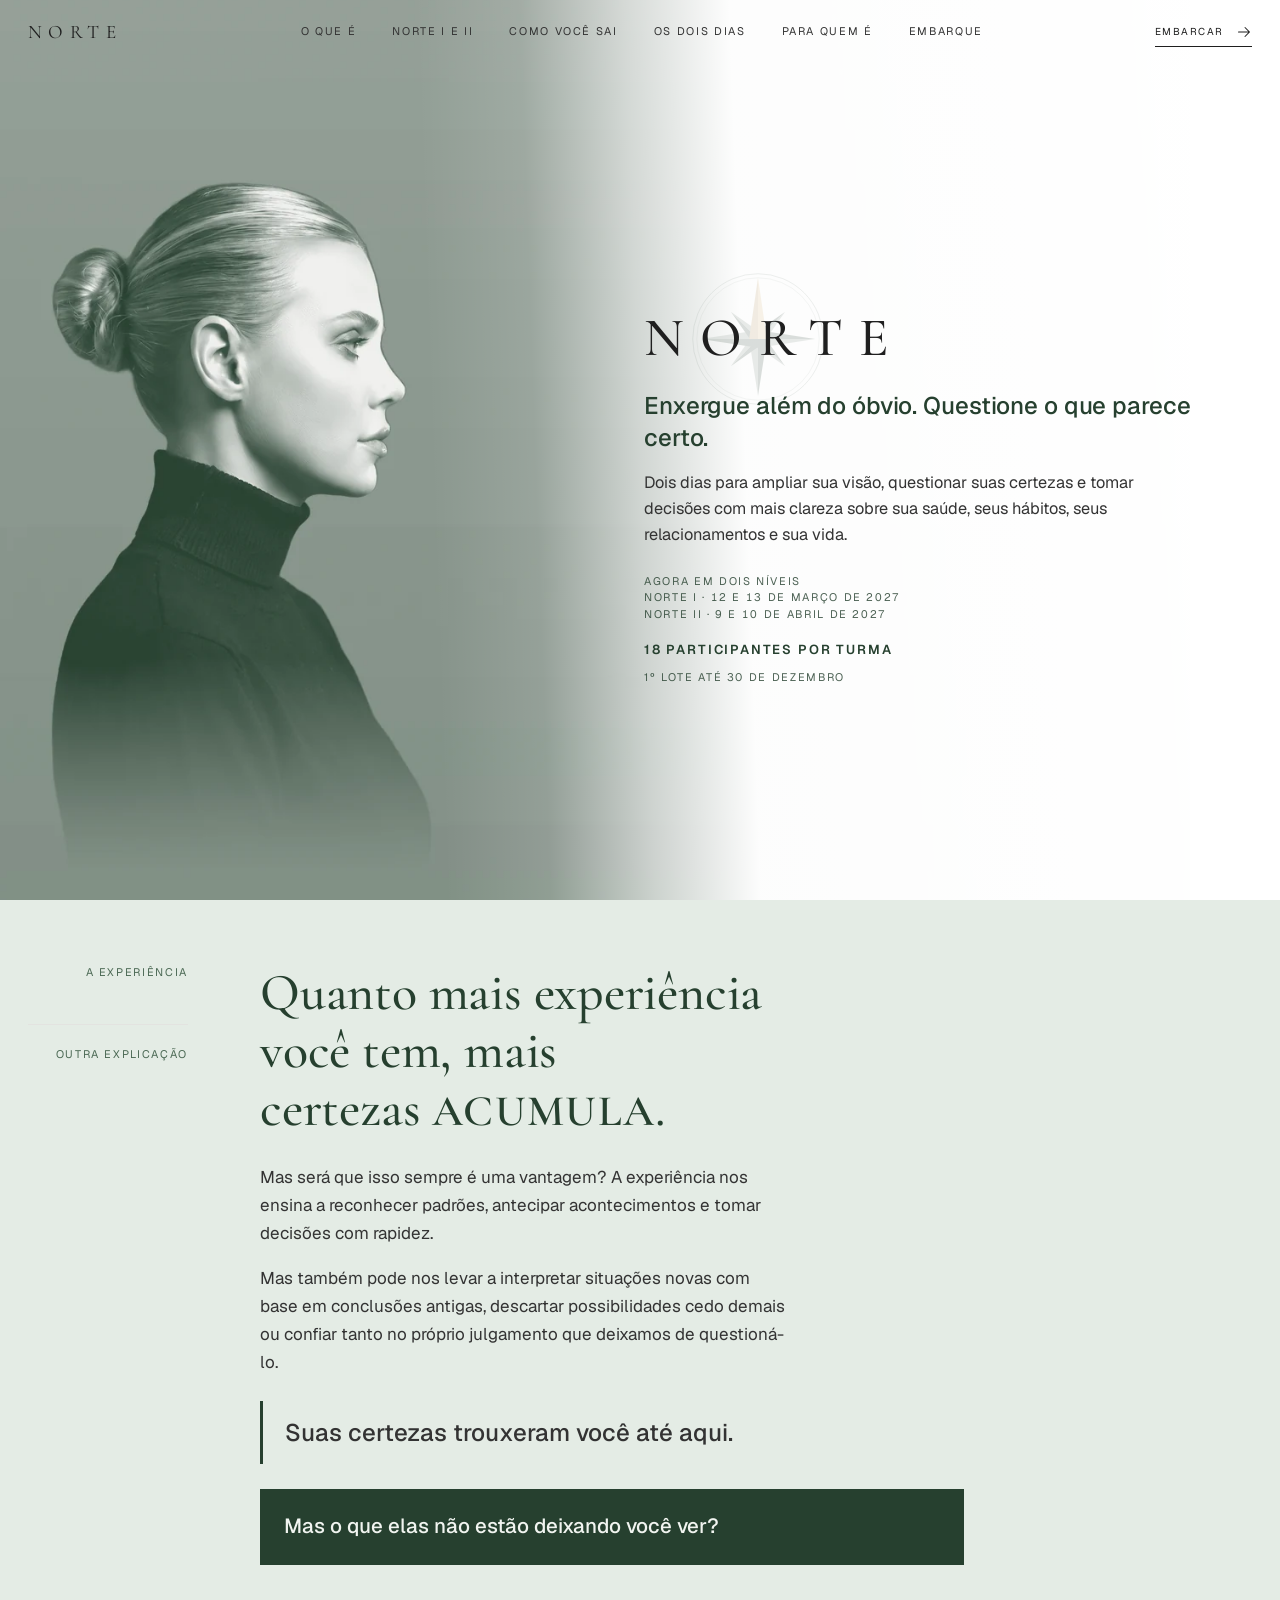
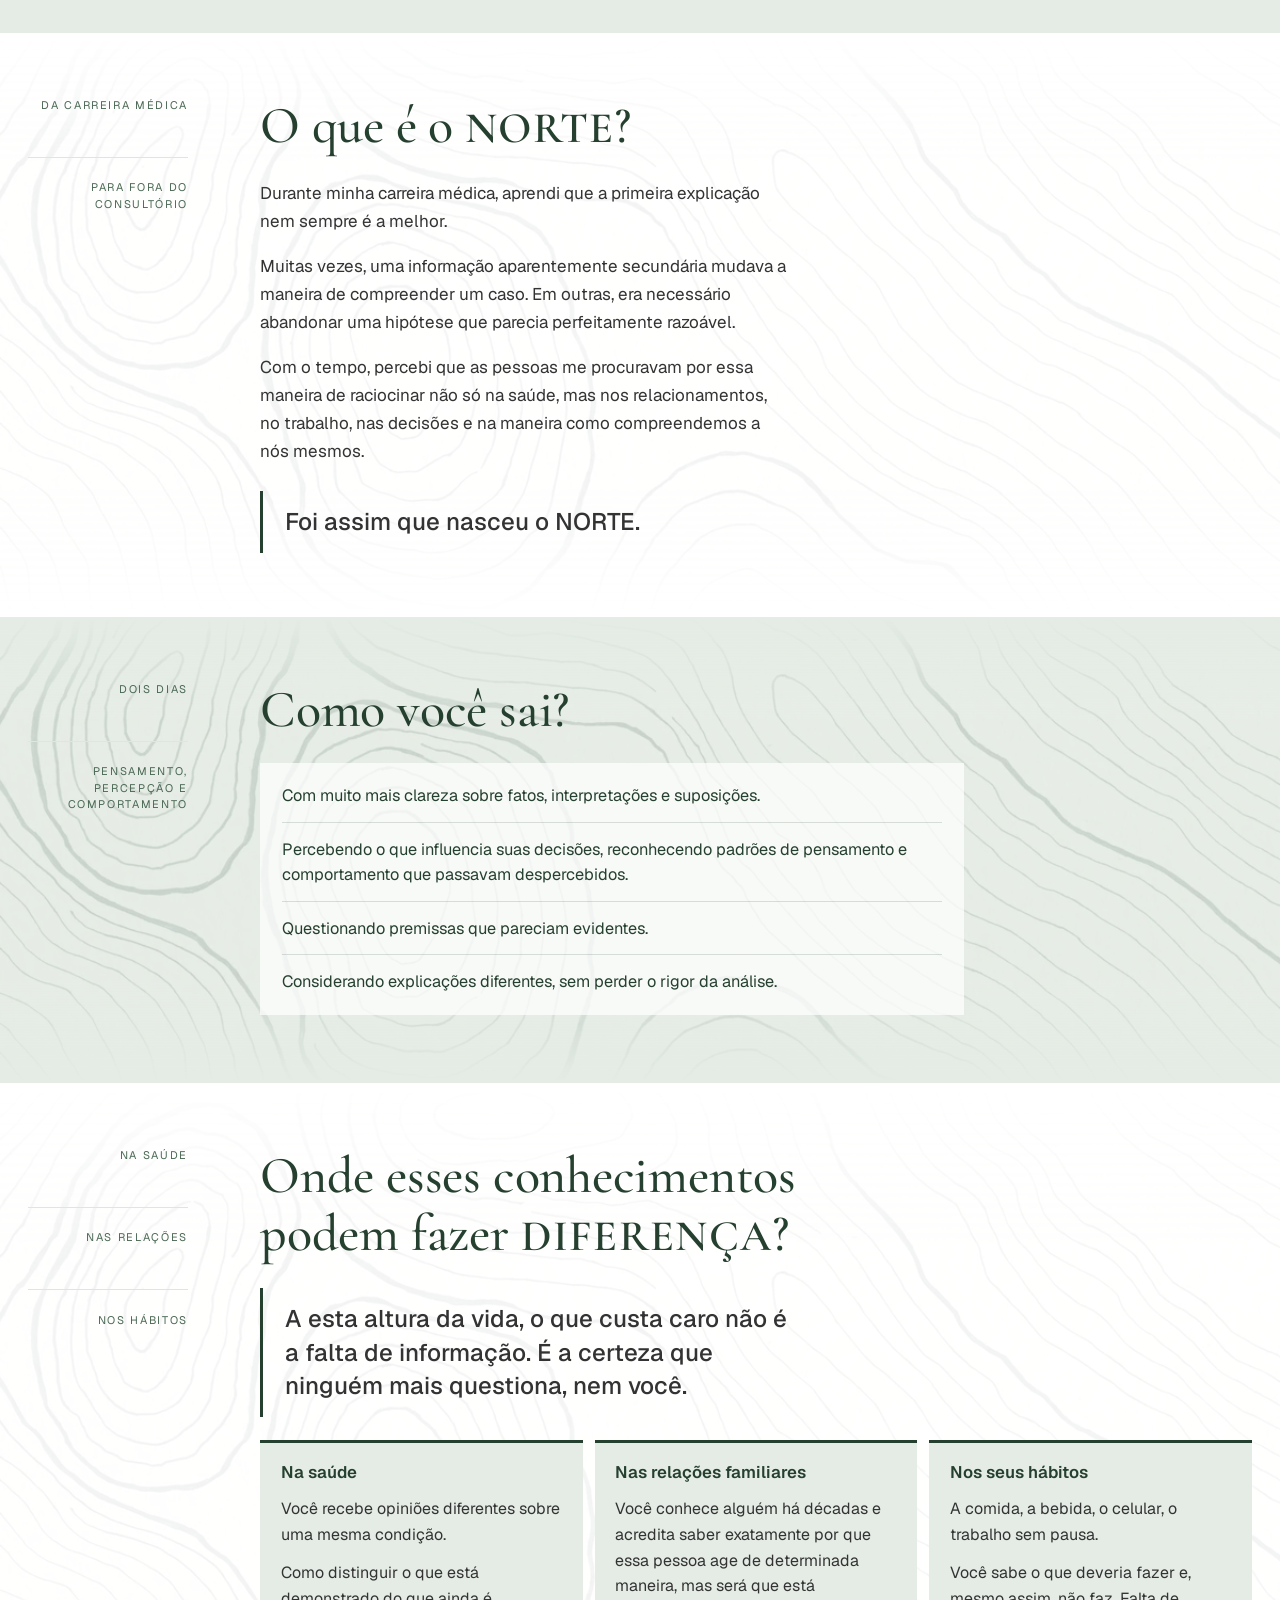
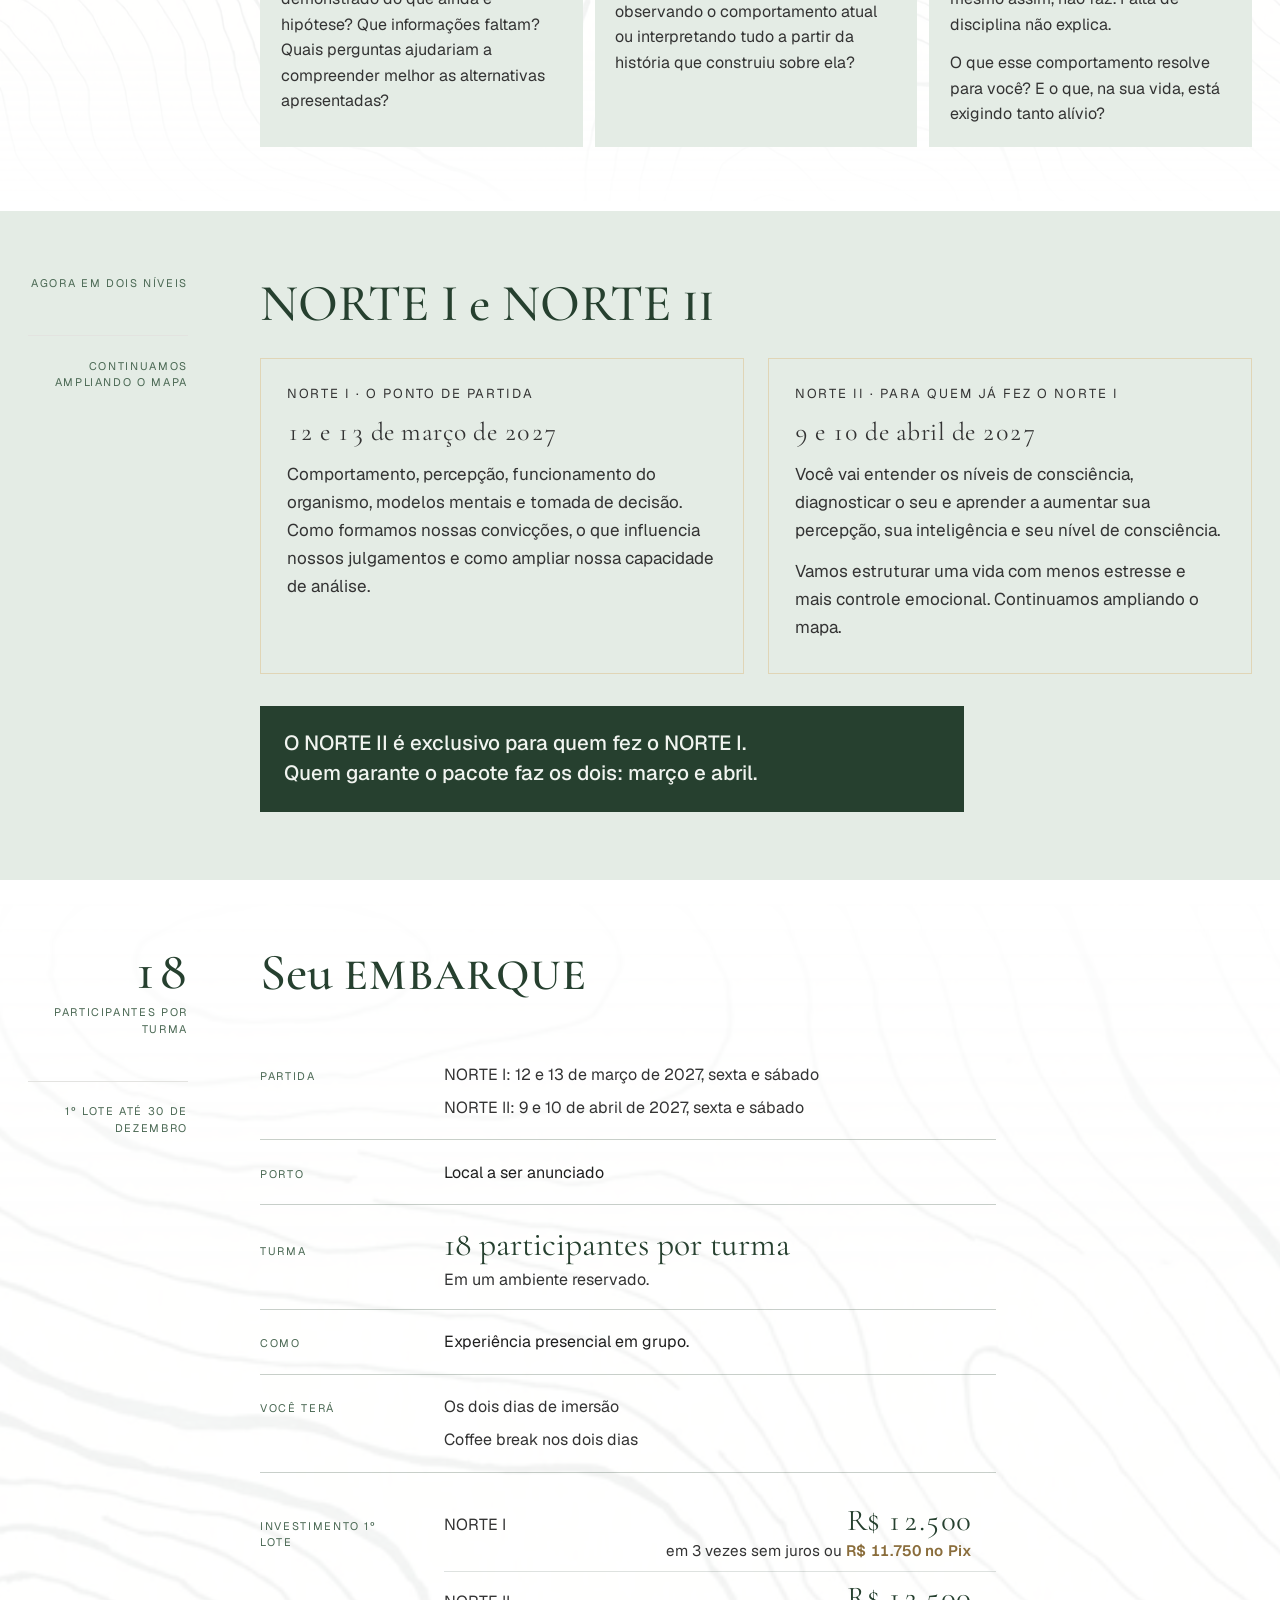
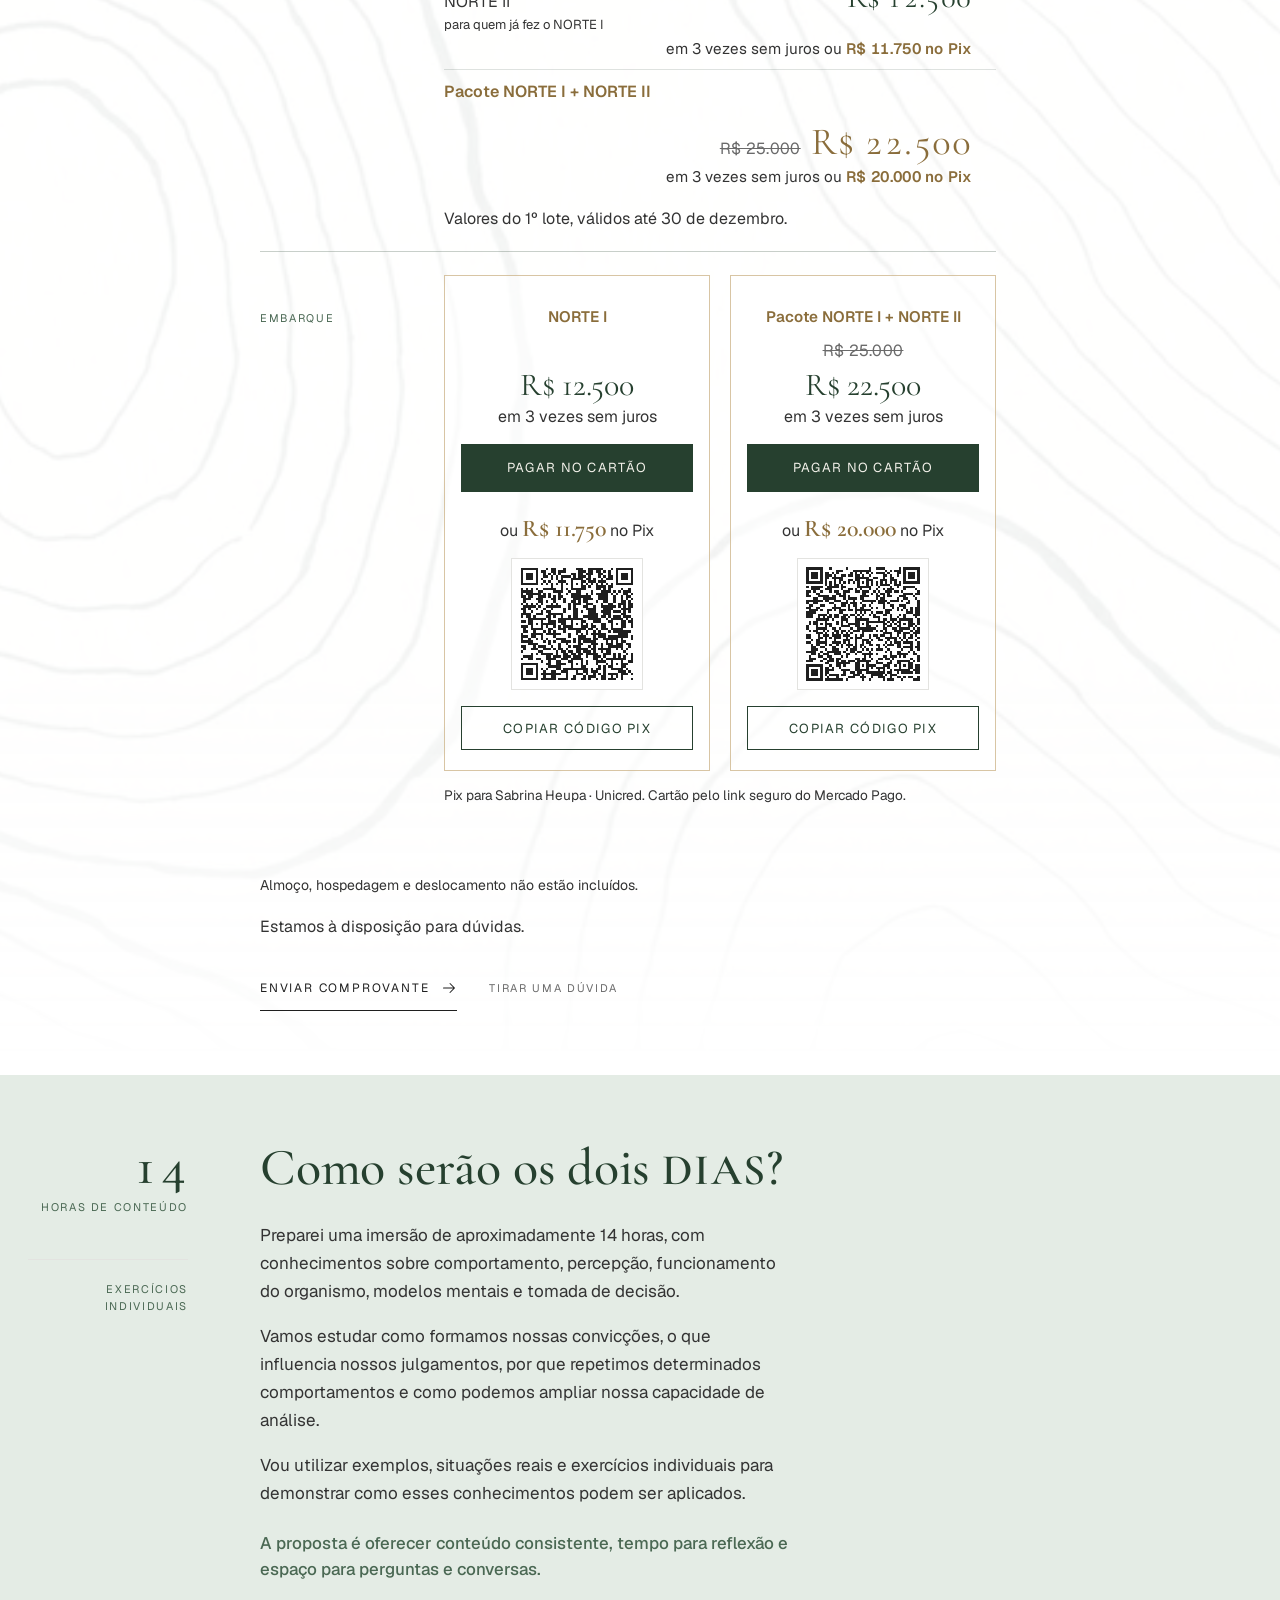
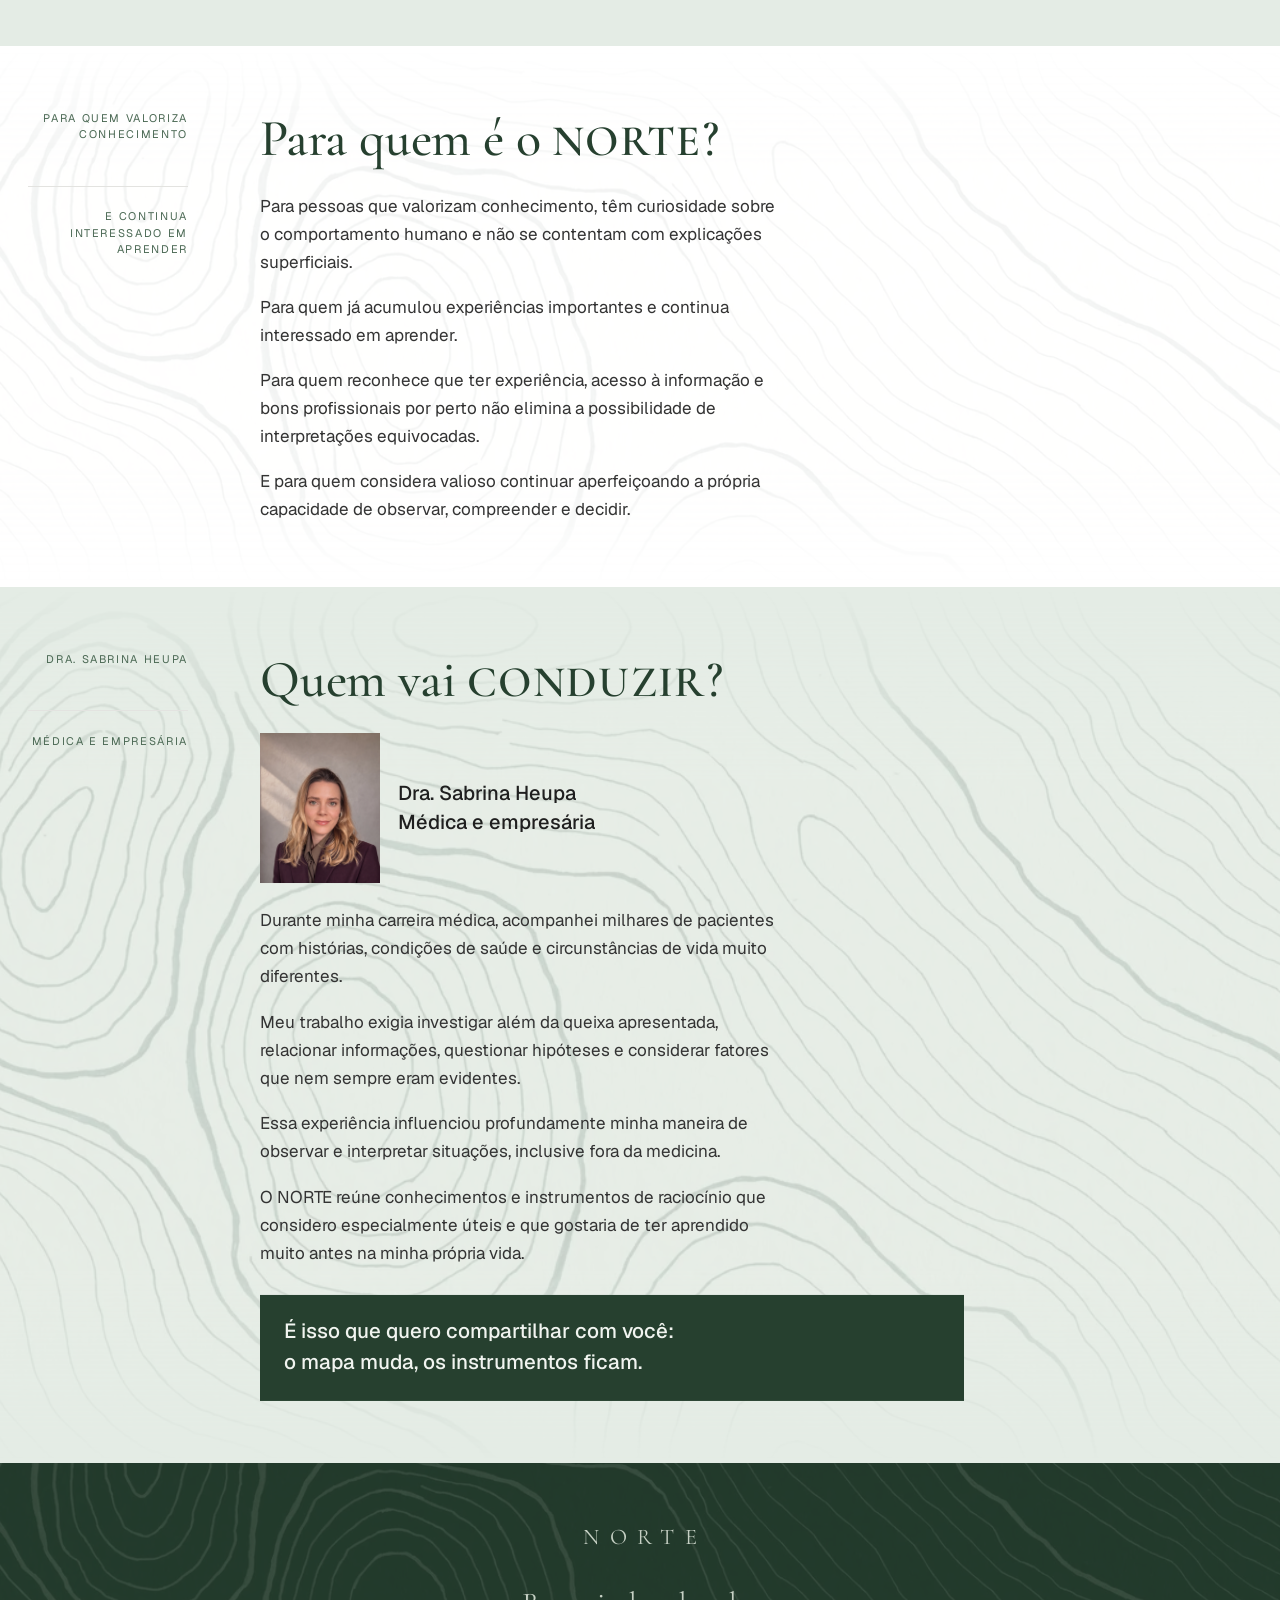
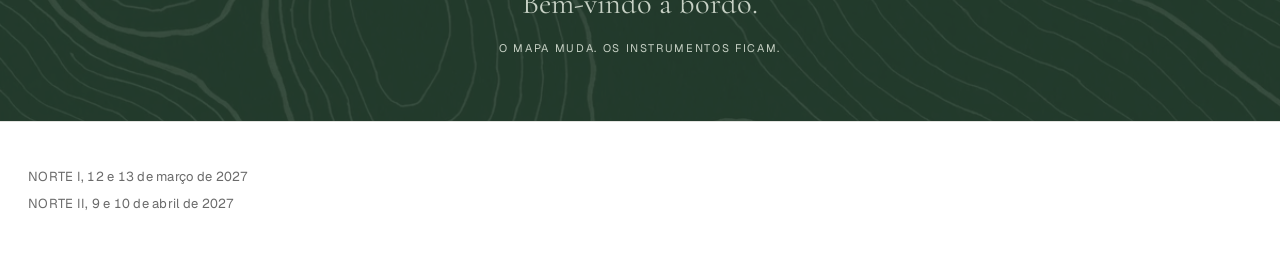
==== commit 218a6527: "NORTE: 18 participantes por turma Co-Authored-By: Claude Opus 5.5 <noreply@anthropic.com> Claude-Ses" ====
--- a/index.html
+++ b/index.html
@@ -7,7 +7,7 @@
     <meta name="color-scheme" content="light" />
     <!-- PROVISORIO: retirar esta linha no dia do lancamento -->
     <meta name="robots" content="index, follow" />
-    <meta name="description" content="Imersão presencial de dois dias, em dois níveis, com a Dra. Sabrina Heupa. NORTE I: 12 e 13 de março de 2027. NORTE II: 9 e 10 de abril de 2027. 20 participantes por turma." />
+    <meta name="description" content="Imersão presencial de dois dias, em dois níveis, com a Dra. Sabrina Heupa. NORTE I: 12 e 13 de março de 2027. NORTE II: 9 e 10 de abril de 2027. 18 participantes por turma." />
     <meta property="og:title" content="NORTE" />
     <meta property="og:description" content="O mapa muda. Os instrumentos ficam. NORTE I em 12 e 13 de março e NORTE II em 9 e 10 de abril de 2027." />
     <meta property="og:type" content="website" />
@@ -26,7 +26,7 @@
     <meta name="twitter:description" content="O mapa muda. Os instrumentos ficam. NORTE I em 12 e 13 de março e NORTE II em 9 e 10 de abril de 2027." />
     <title>NORTE | Imersão presencial com Dra. Sabrina Heupa</title>
     <style>html { background: #FFFFFF; } body { margin: 0; }</style>
-    <script type="module" crossorigin src="/assets/index-B05itVha.js"></script>
+    <script type="module" crossorigin src="/assets/index-DI2keUkO.js"></script>
     <link rel="stylesheet" crossorigin href="/assets/index-FG6qY7Is.css">
   </head>
   <body>
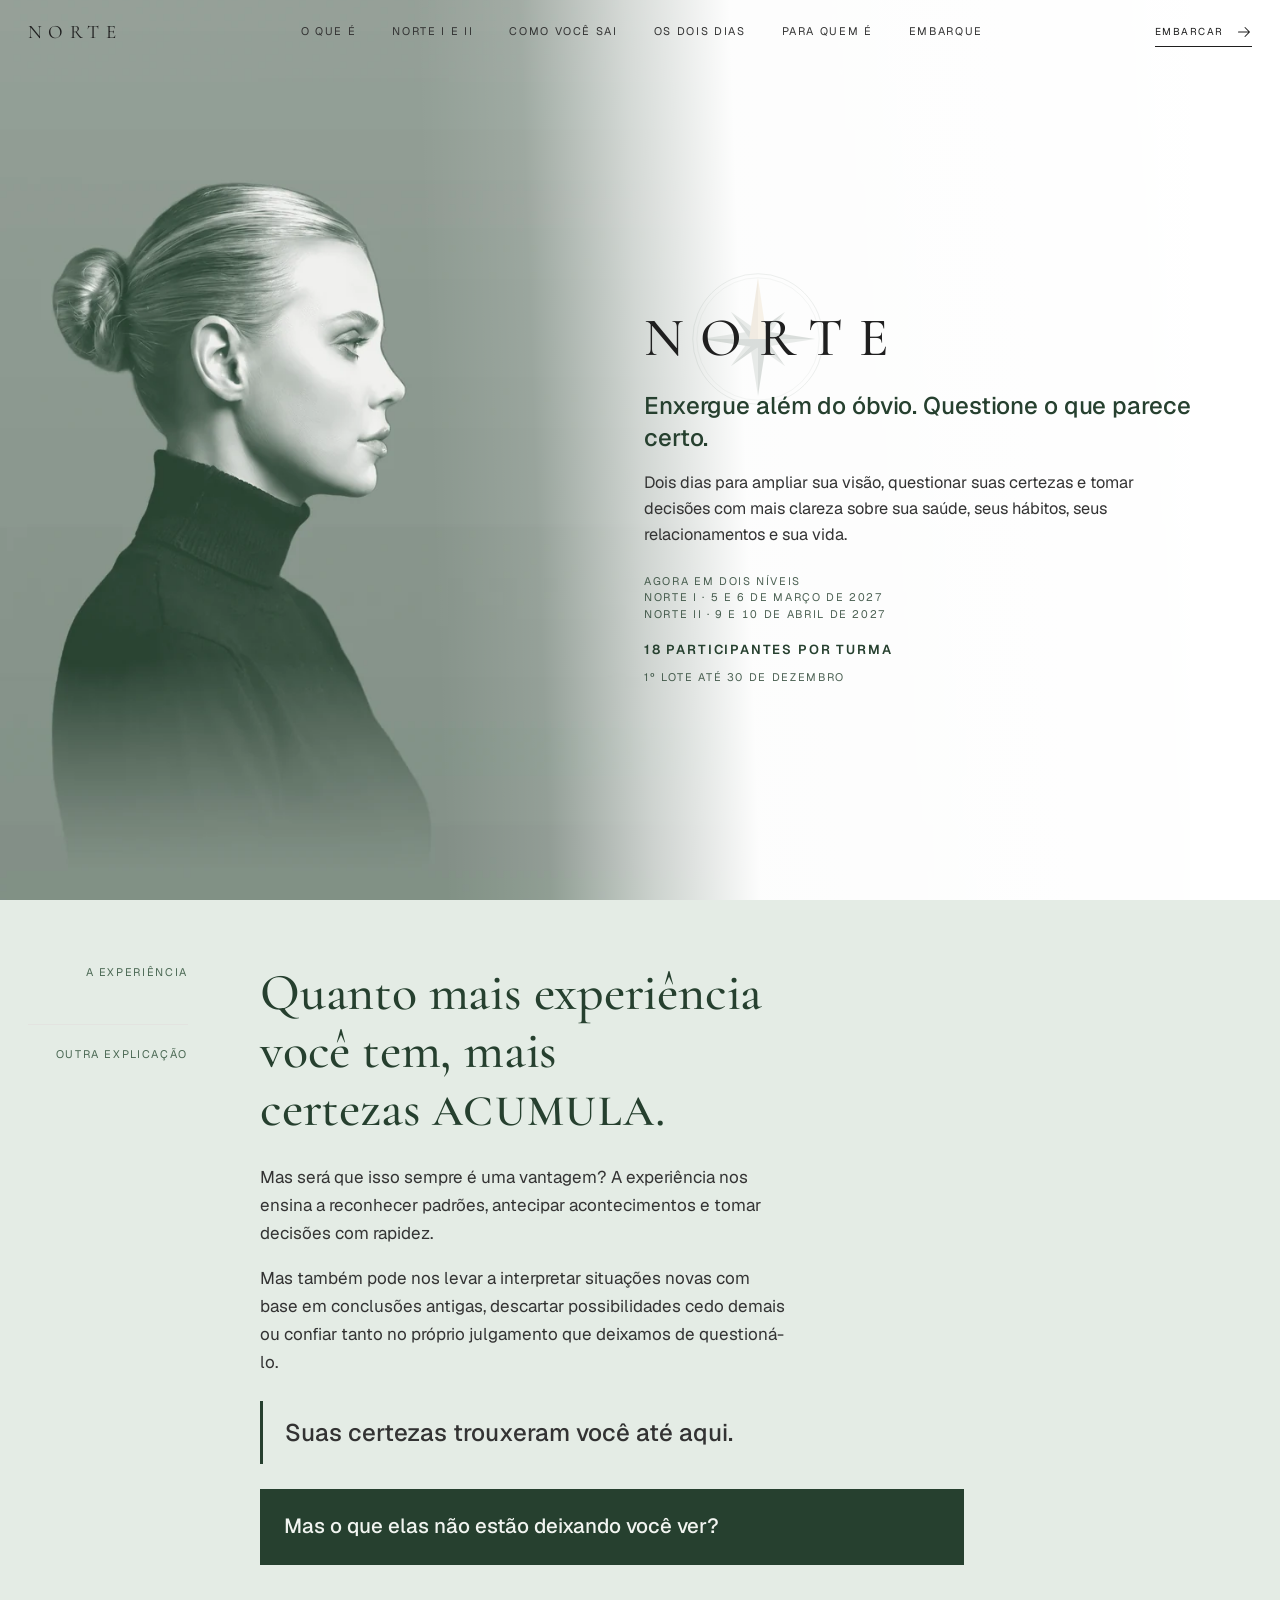
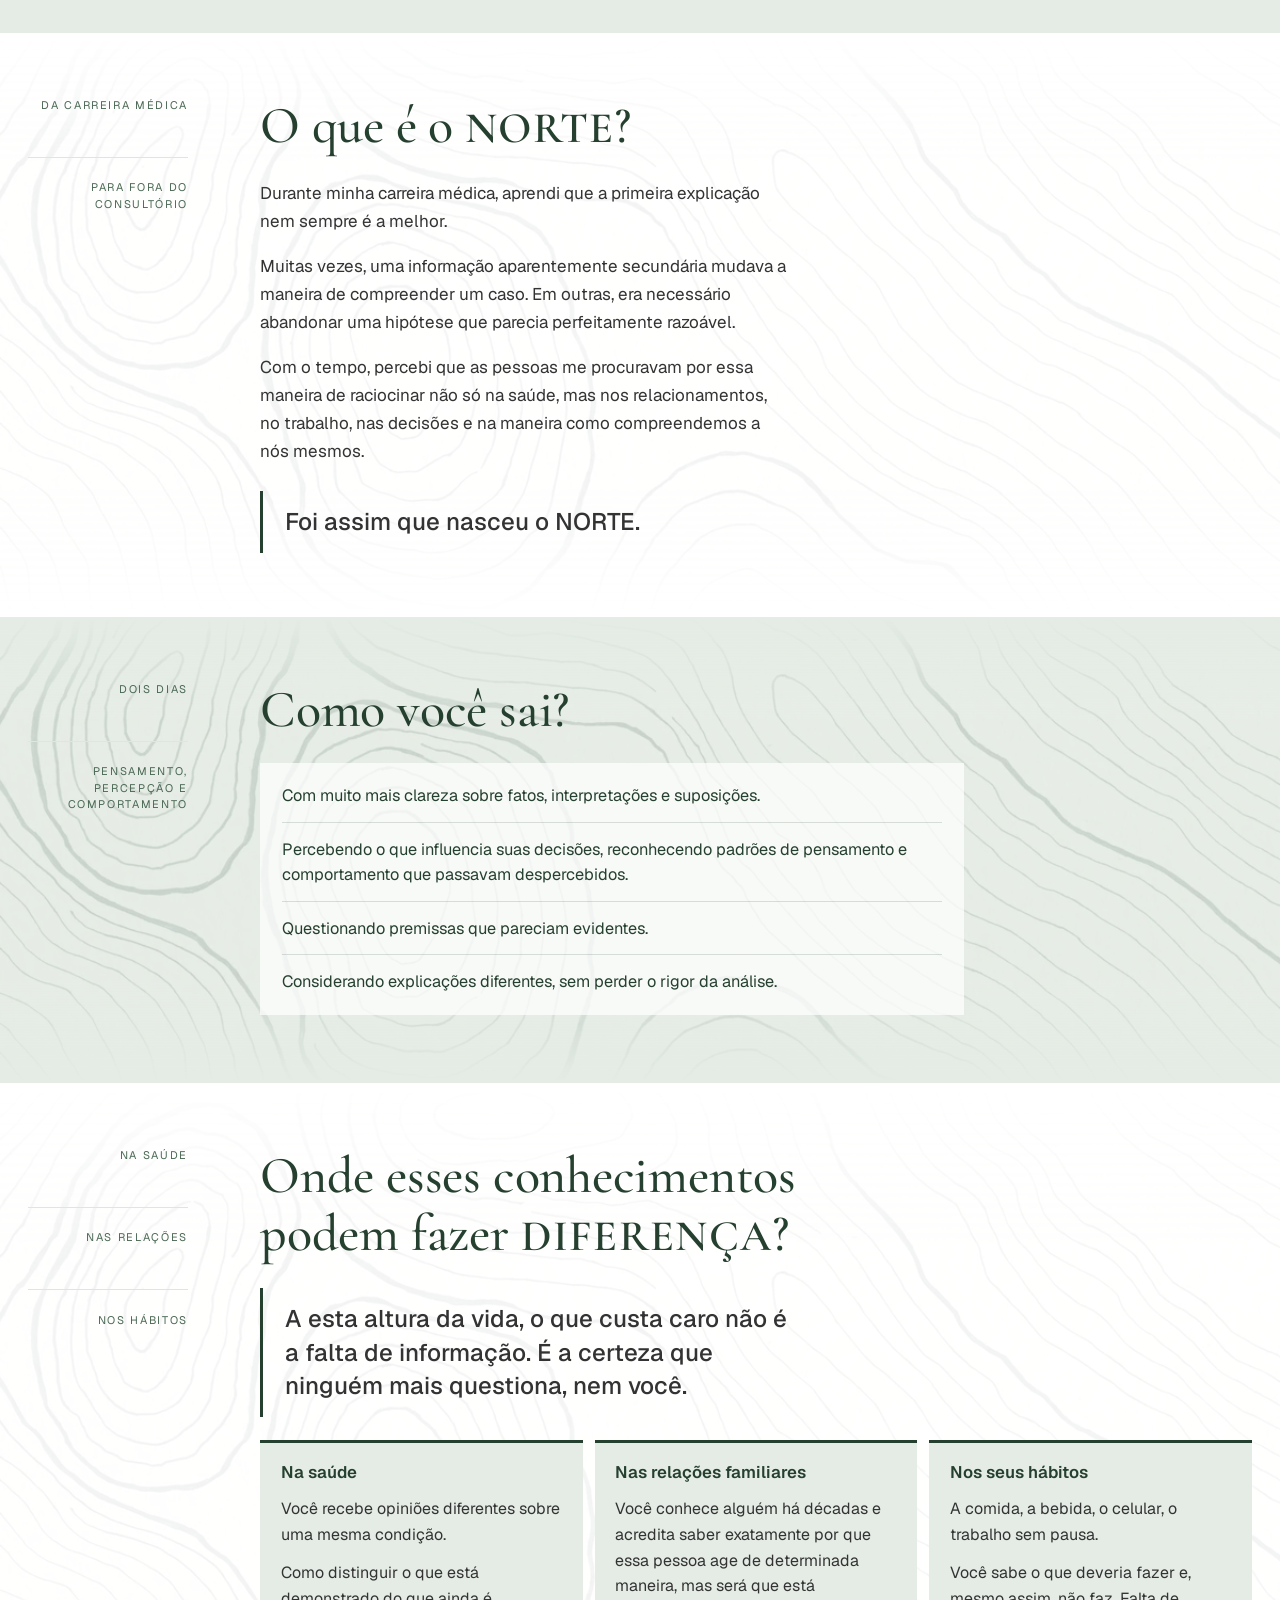
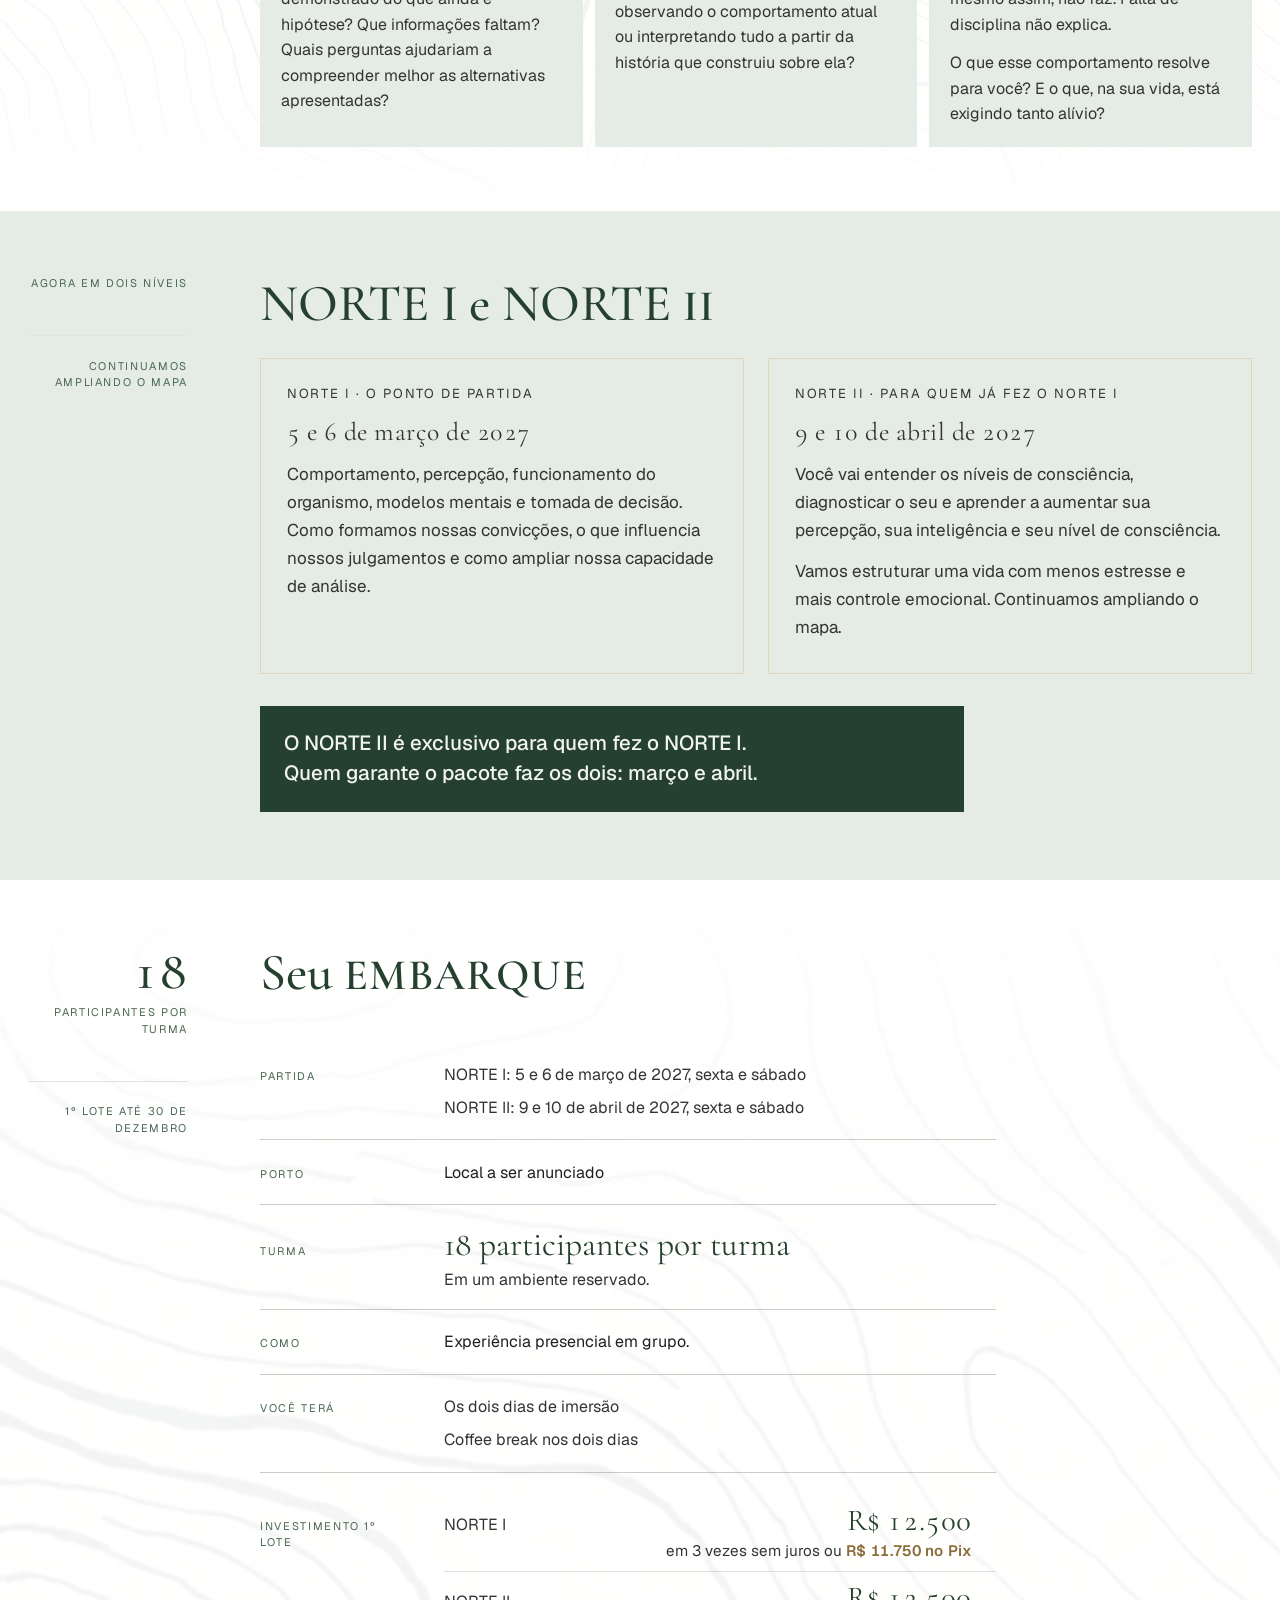
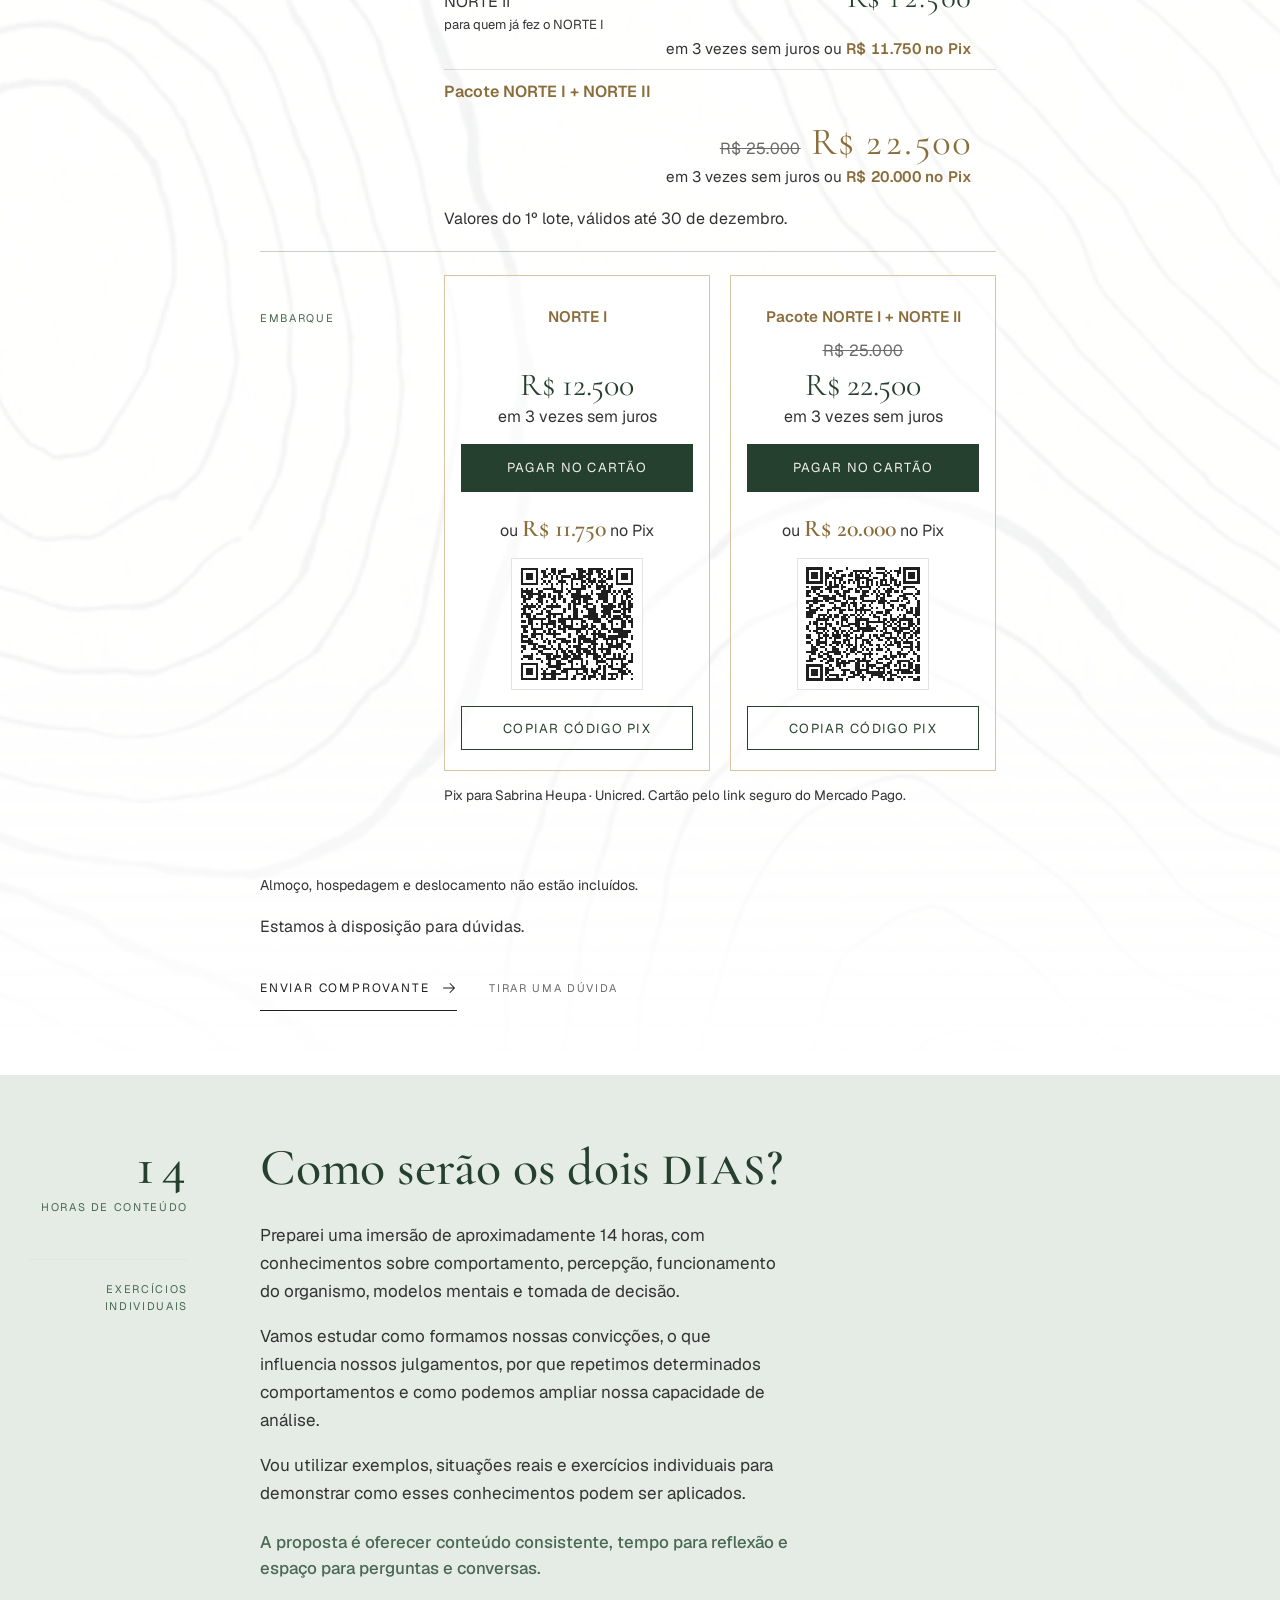
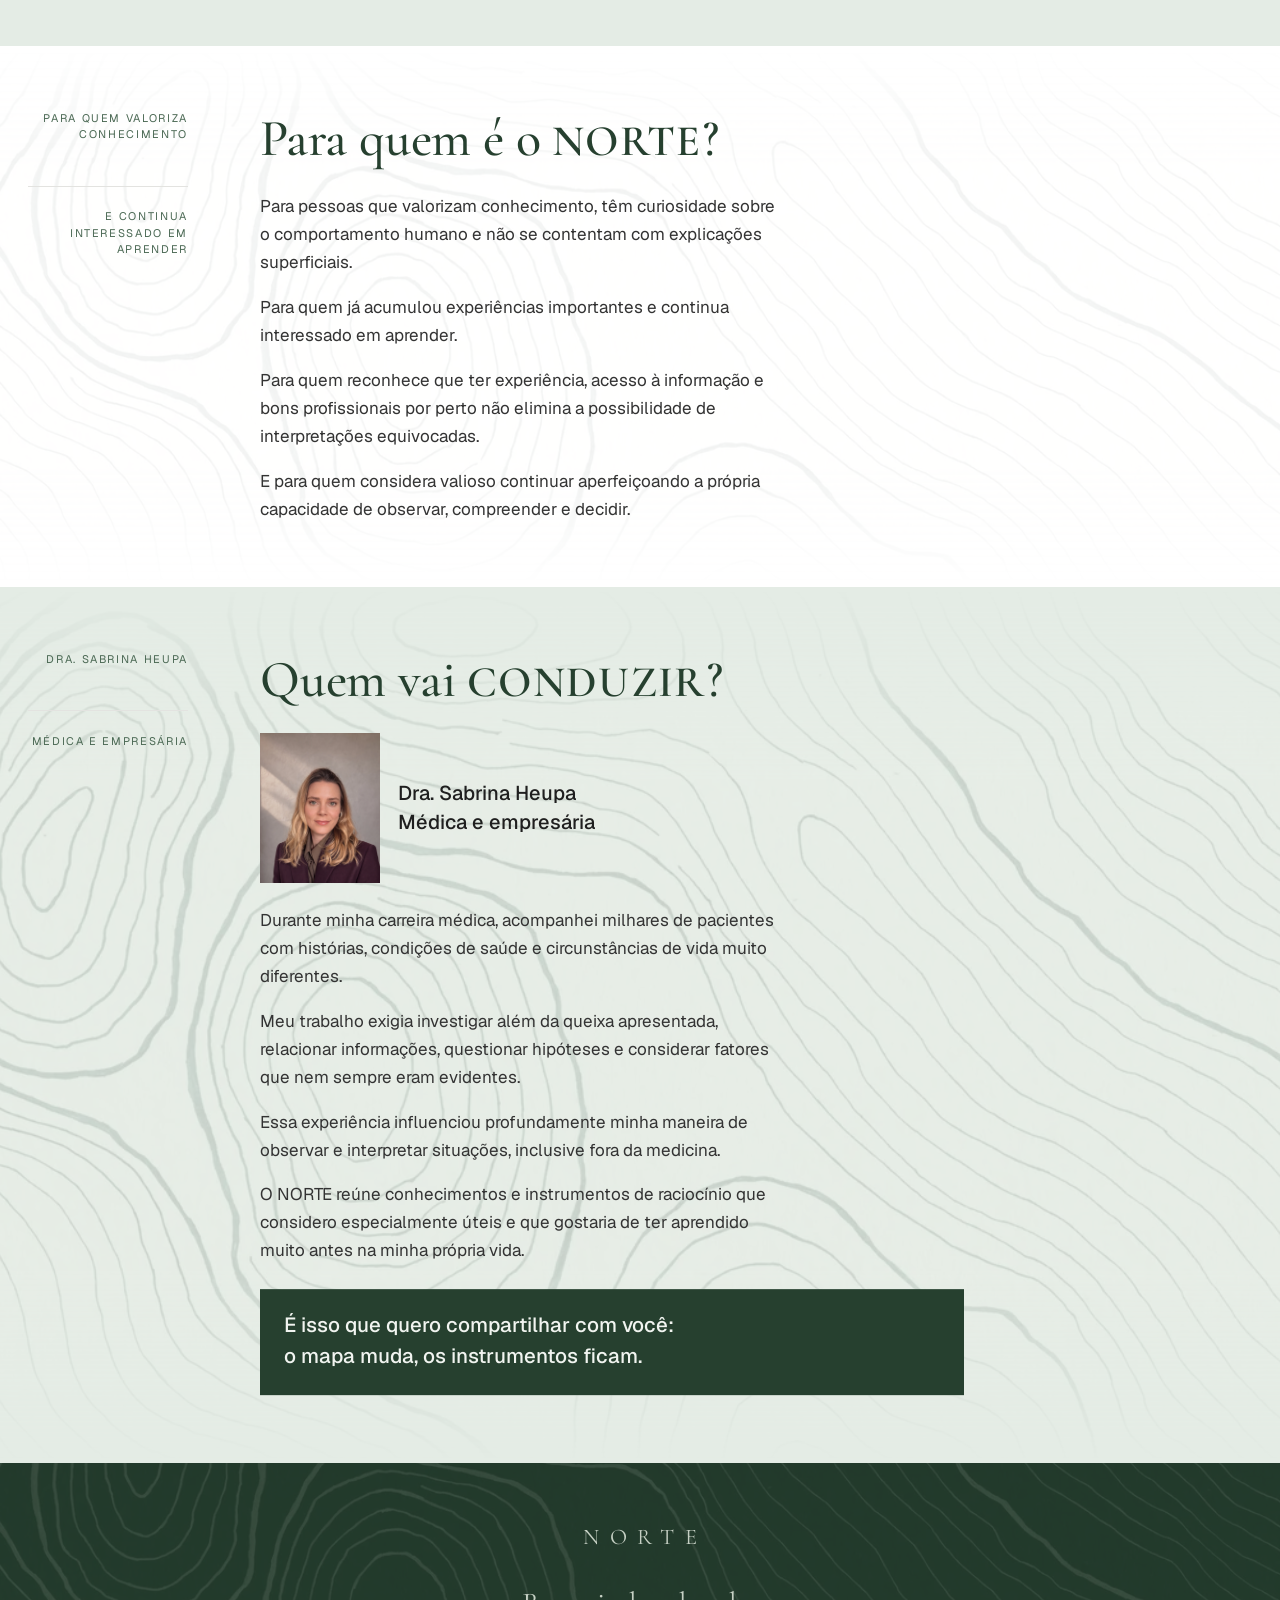
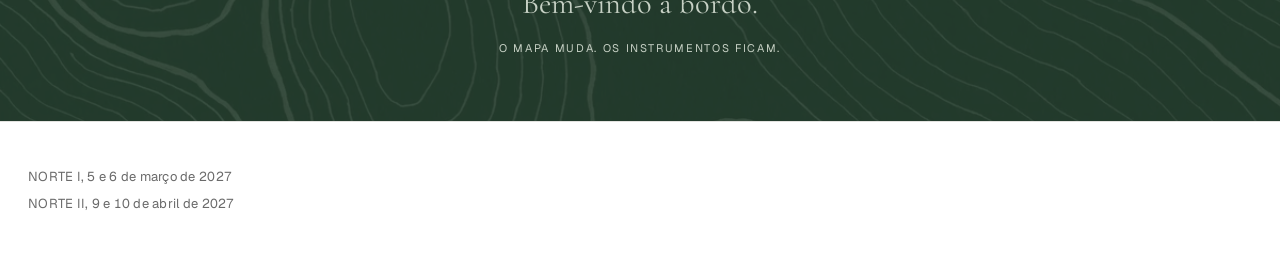
==== commit 2600b155: "NORTE I antecipado para 5 e 6 de março de 2027 Co-Authored-By: Claude Opus 5.5 <noreply@anthropic.co" ====
--- a/index.html
+++ b/index.html
@@ -7,9 +7,9 @@
     <meta name="color-scheme" content="light" />
     <!-- PROVISORIO: retirar esta linha no dia do lancamento -->
     <meta name="robots" content="index, follow" />
-    <meta name="description" content="Imersão presencial de dois dias, em dois níveis, com a Dra. Sabrina Heupa. NORTE I: 12 e 13 de março de 2027. NORTE II: 9 e 10 de abril de 2027. 18 participantes por turma." />
+    <meta name="description" content="Imersão presencial de dois dias, em dois níveis, com a Dra. Sabrina Heupa. NORTE I: 5 e 6 de março de 2027. NORTE II: 9 e 10 de abril de 2027. 18 participantes por turma." />
     <meta property="og:title" content="NORTE" />
-    <meta property="og:description" content="O mapa muda. Os instrumentos ficam. NORTE I em 12 e 13 de março e NORTE II em 9 e 10 de abril de 2027." />
+    <meta property="og:description" content="O mapa muda. Os instrumentos ficam. NORTE I em 5 e 6 de março e NORTE II em 9 e 10 de abril de 2027." />
     <meta property="og:type" content="website" />
     <meta property="og:url" content="https://sabrinaheupa.com.br/" />
     <meta property="og:image" content="https://sabrinaheupa.com.br/og/norte-nov.jpg?v=7" />
@@ -23,10 +23,10 @@
     <meta name="twitter:card" content="summary_large_image" />
     <meta name="twitter:image" content="https://sabrinaheupa.com.br/og/norte-nov.jpg?v=7" />
     <meta name="twitter:title" content="NORTE" />
-    <meta name="twitter:description" content="O mapa muda. Os instrumentos ficam. NORTE I em 12 e 13 de março e NORTE II em 9 e 10 de abril de 2027." />
+    <meta name="twitter:description" content="O mapa muda. Os instrumentos ficam. NORTE I em 5 e 6 de março e NORTE II em 9 e 10 de abril de 2027." />
     <title>NORTE | Imersão presencial com Dra. Sabrina Heupa</title>
     <style>html { background: #FFFFFF; } body { margin: 0; }</style>
-    <script type="module" crossorigin src="/assets/index-DI2keUkO.js"></script>
+    <script type="module" crossorigin src="/assets/index-BZrEf1dm.js"></script>
     <link rel="stylesheet" crossorigin href="/assets/index-FG6qY7Is.css">
   </head>
   <body>
